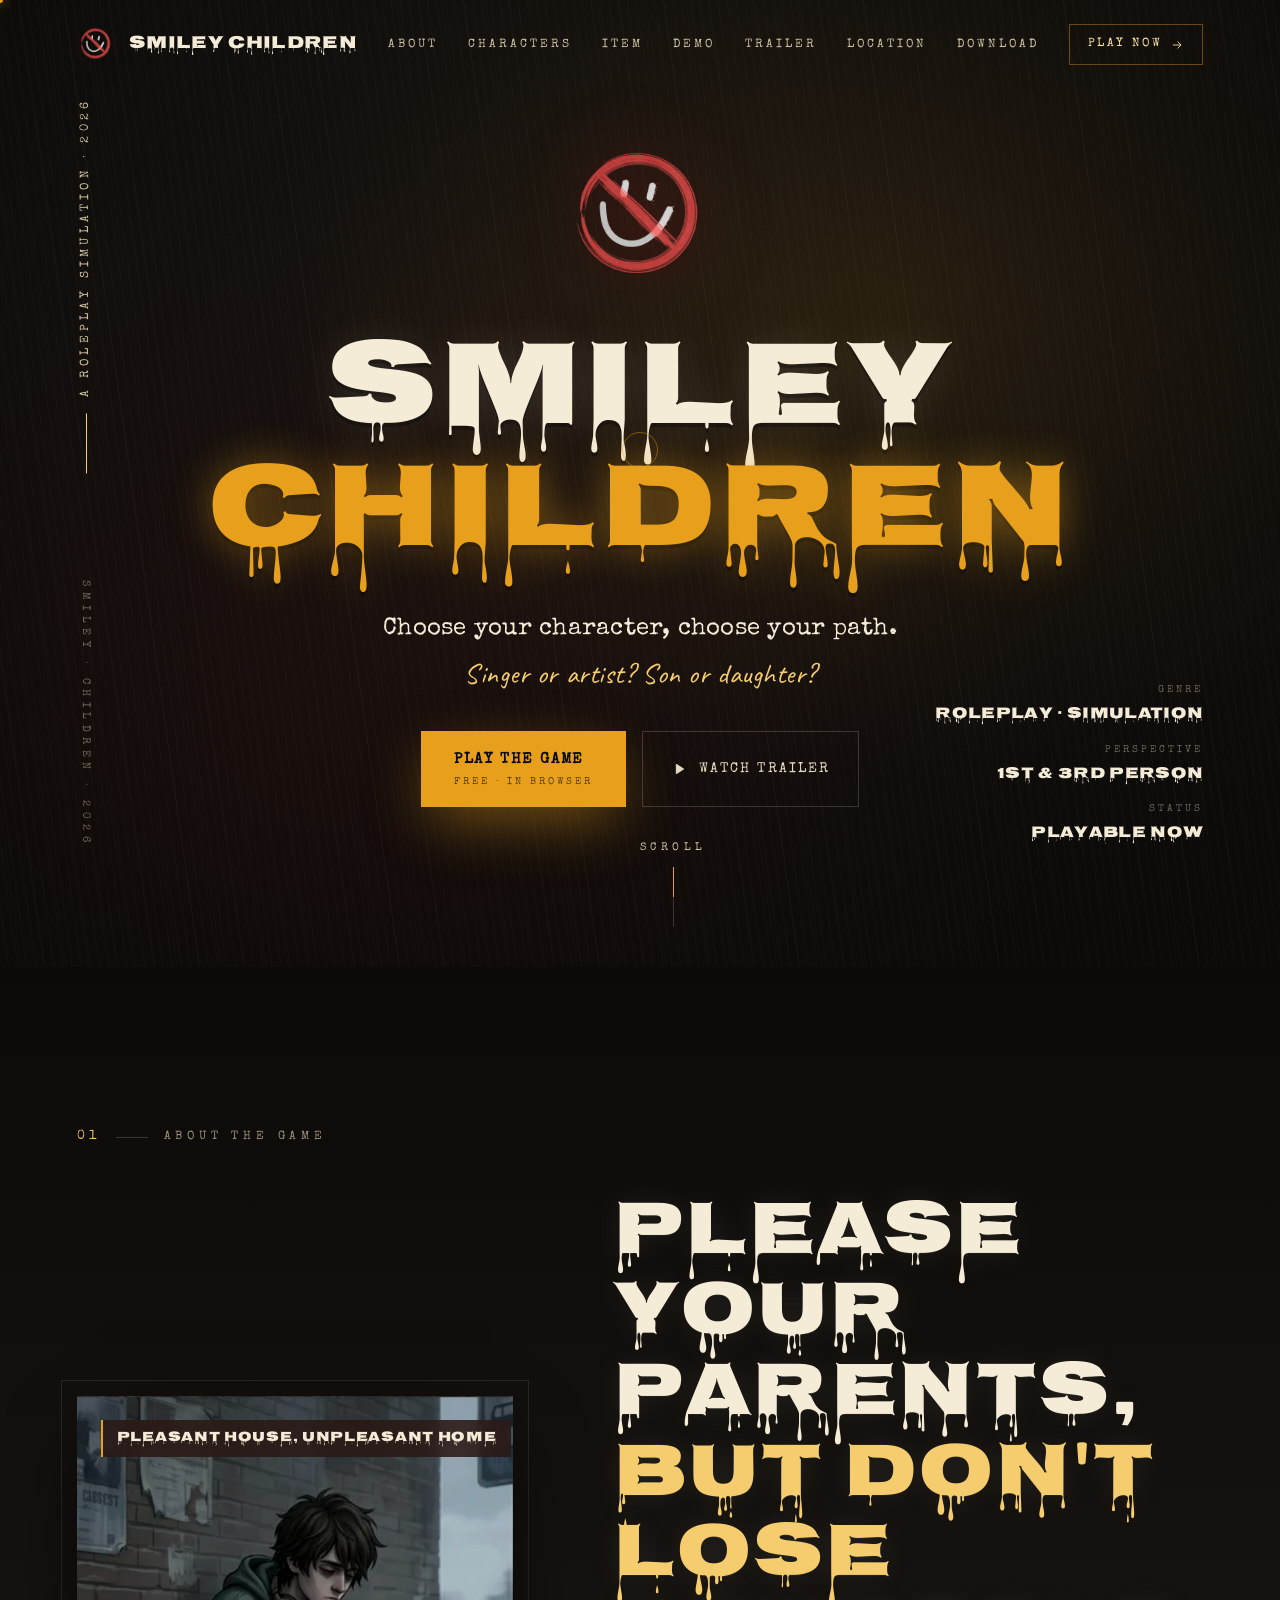
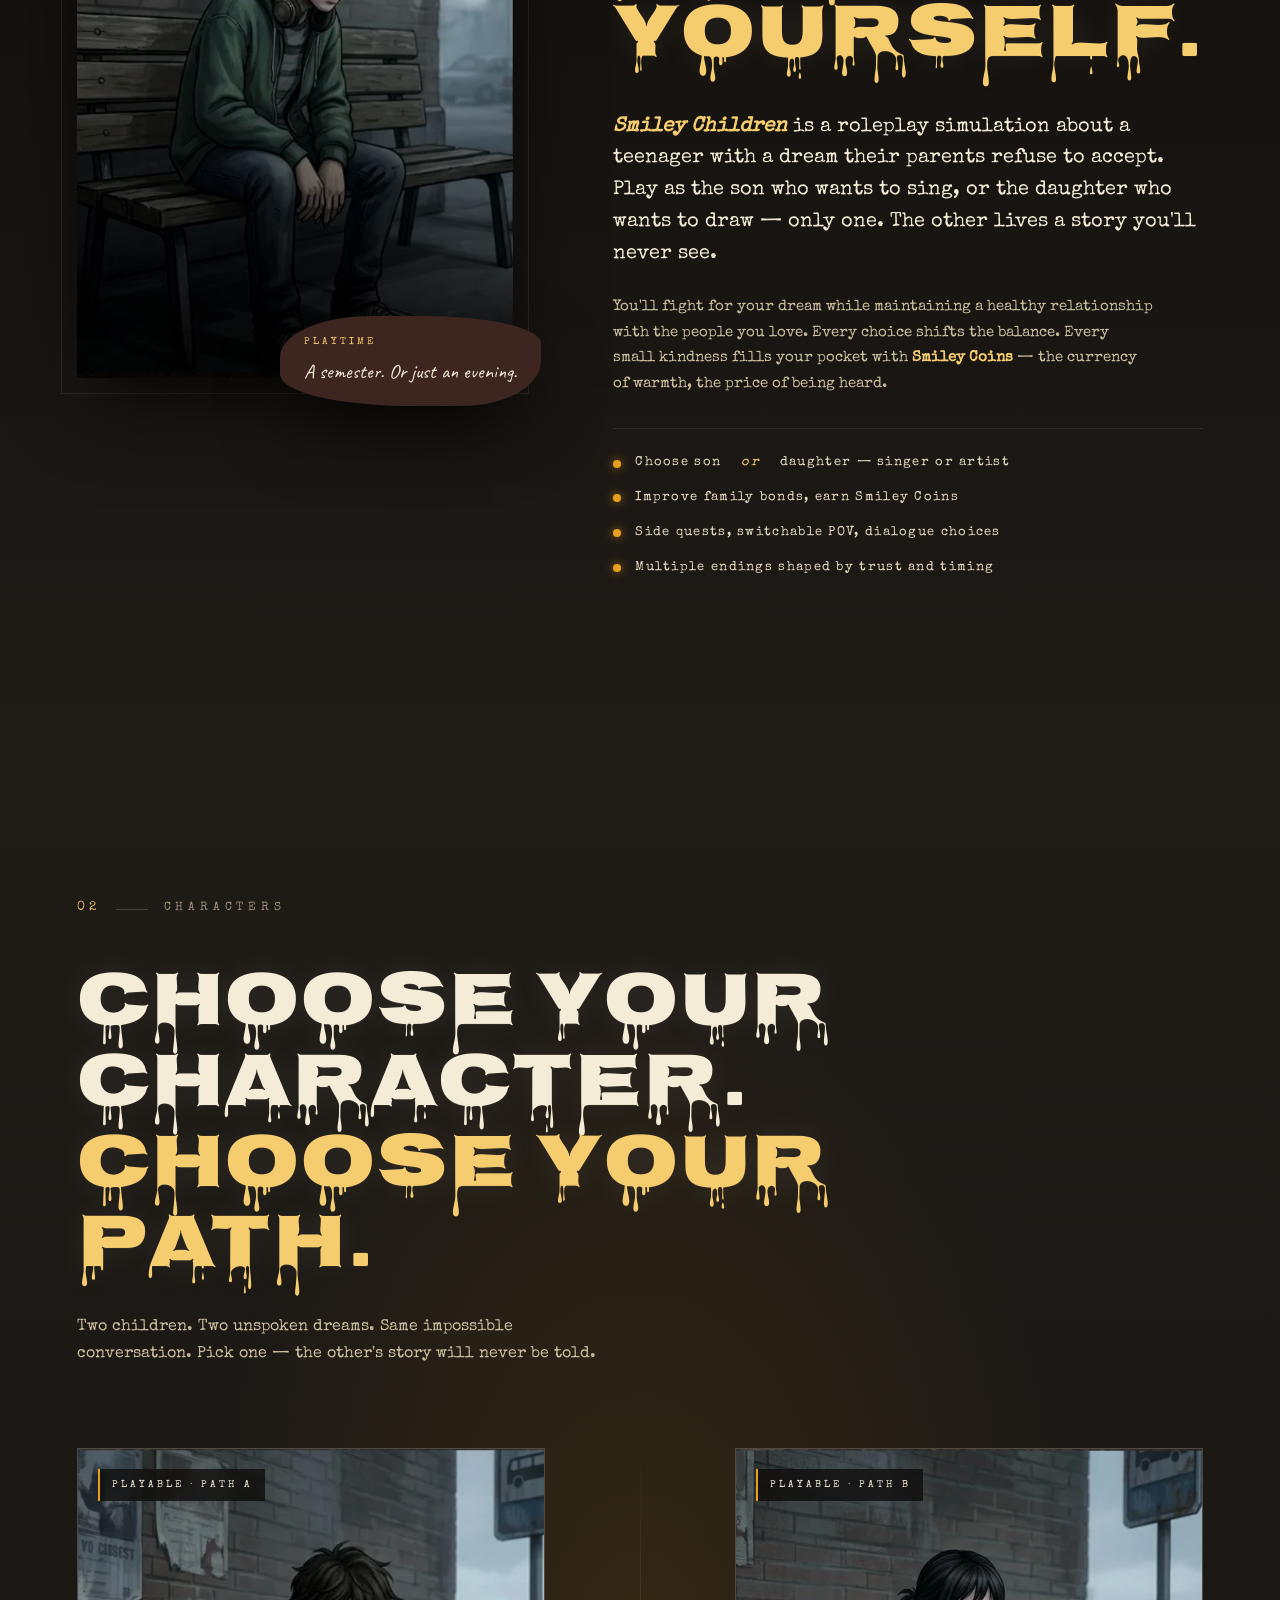
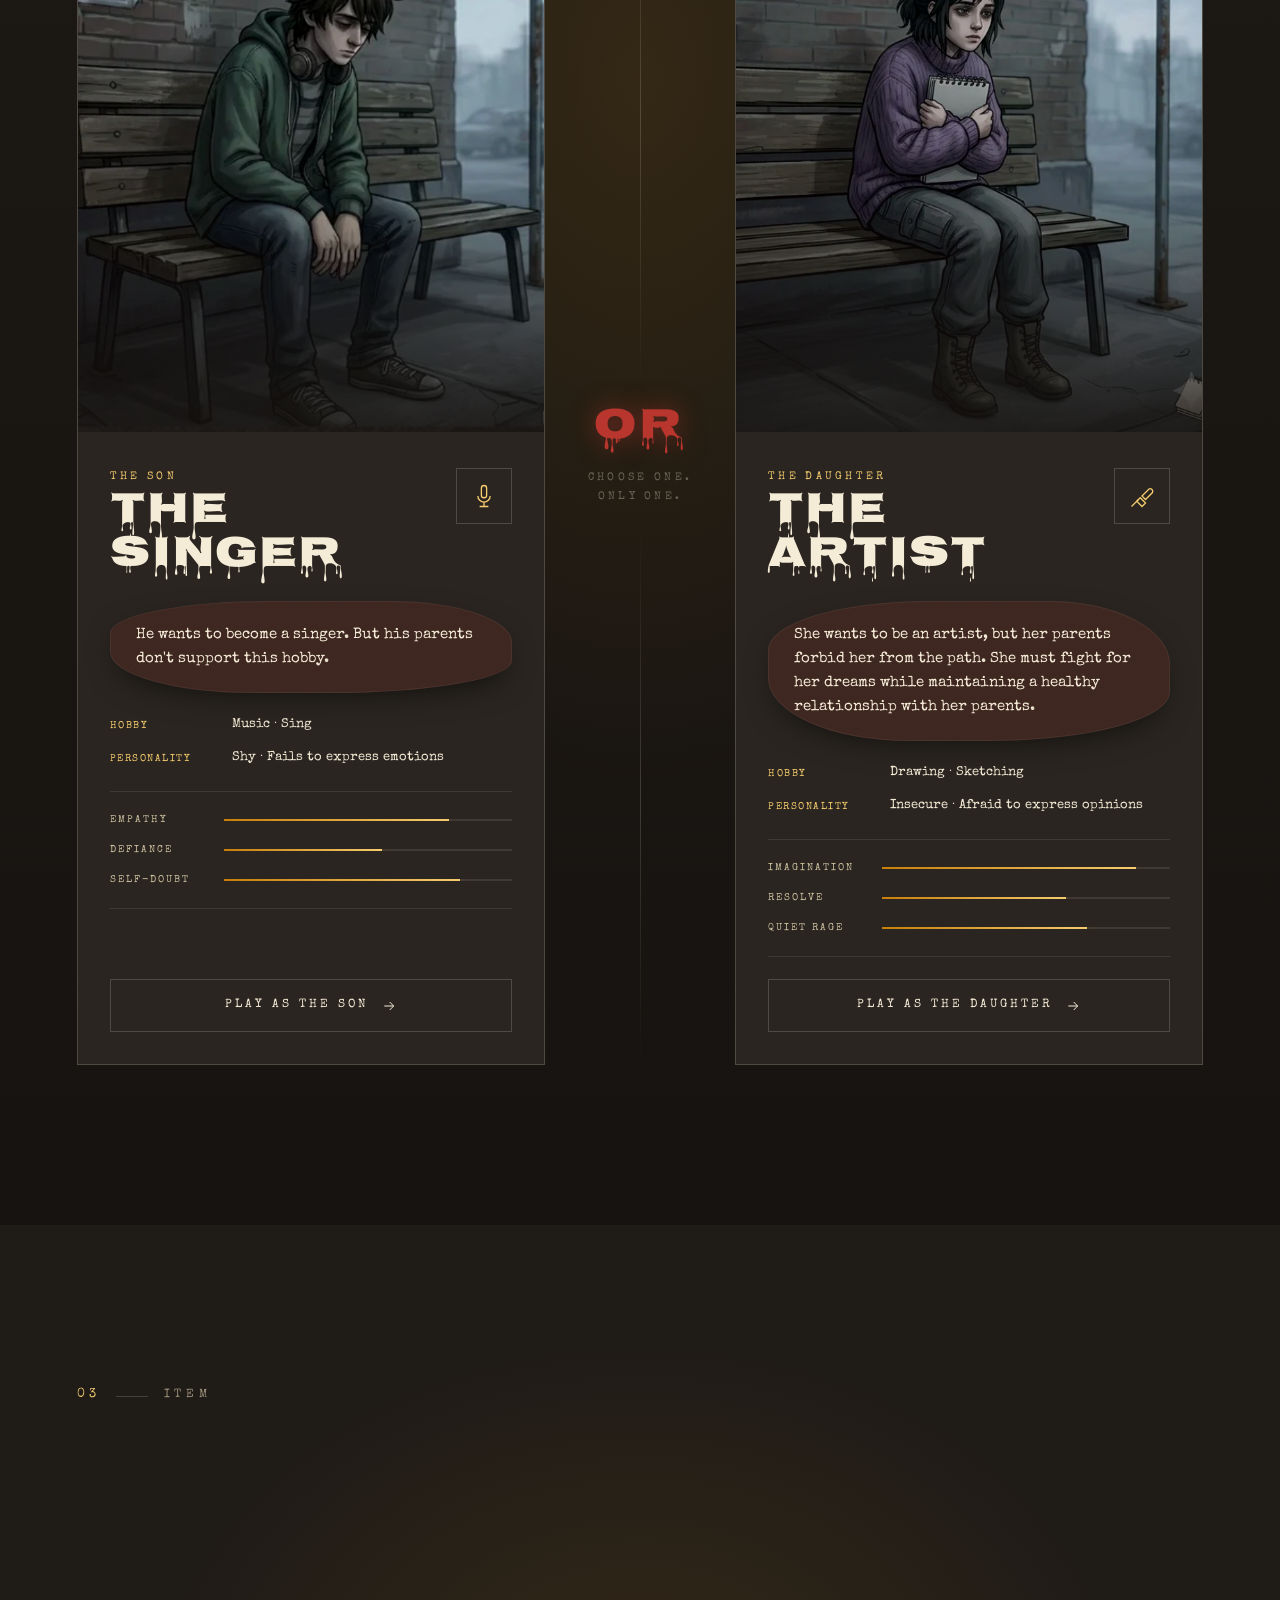
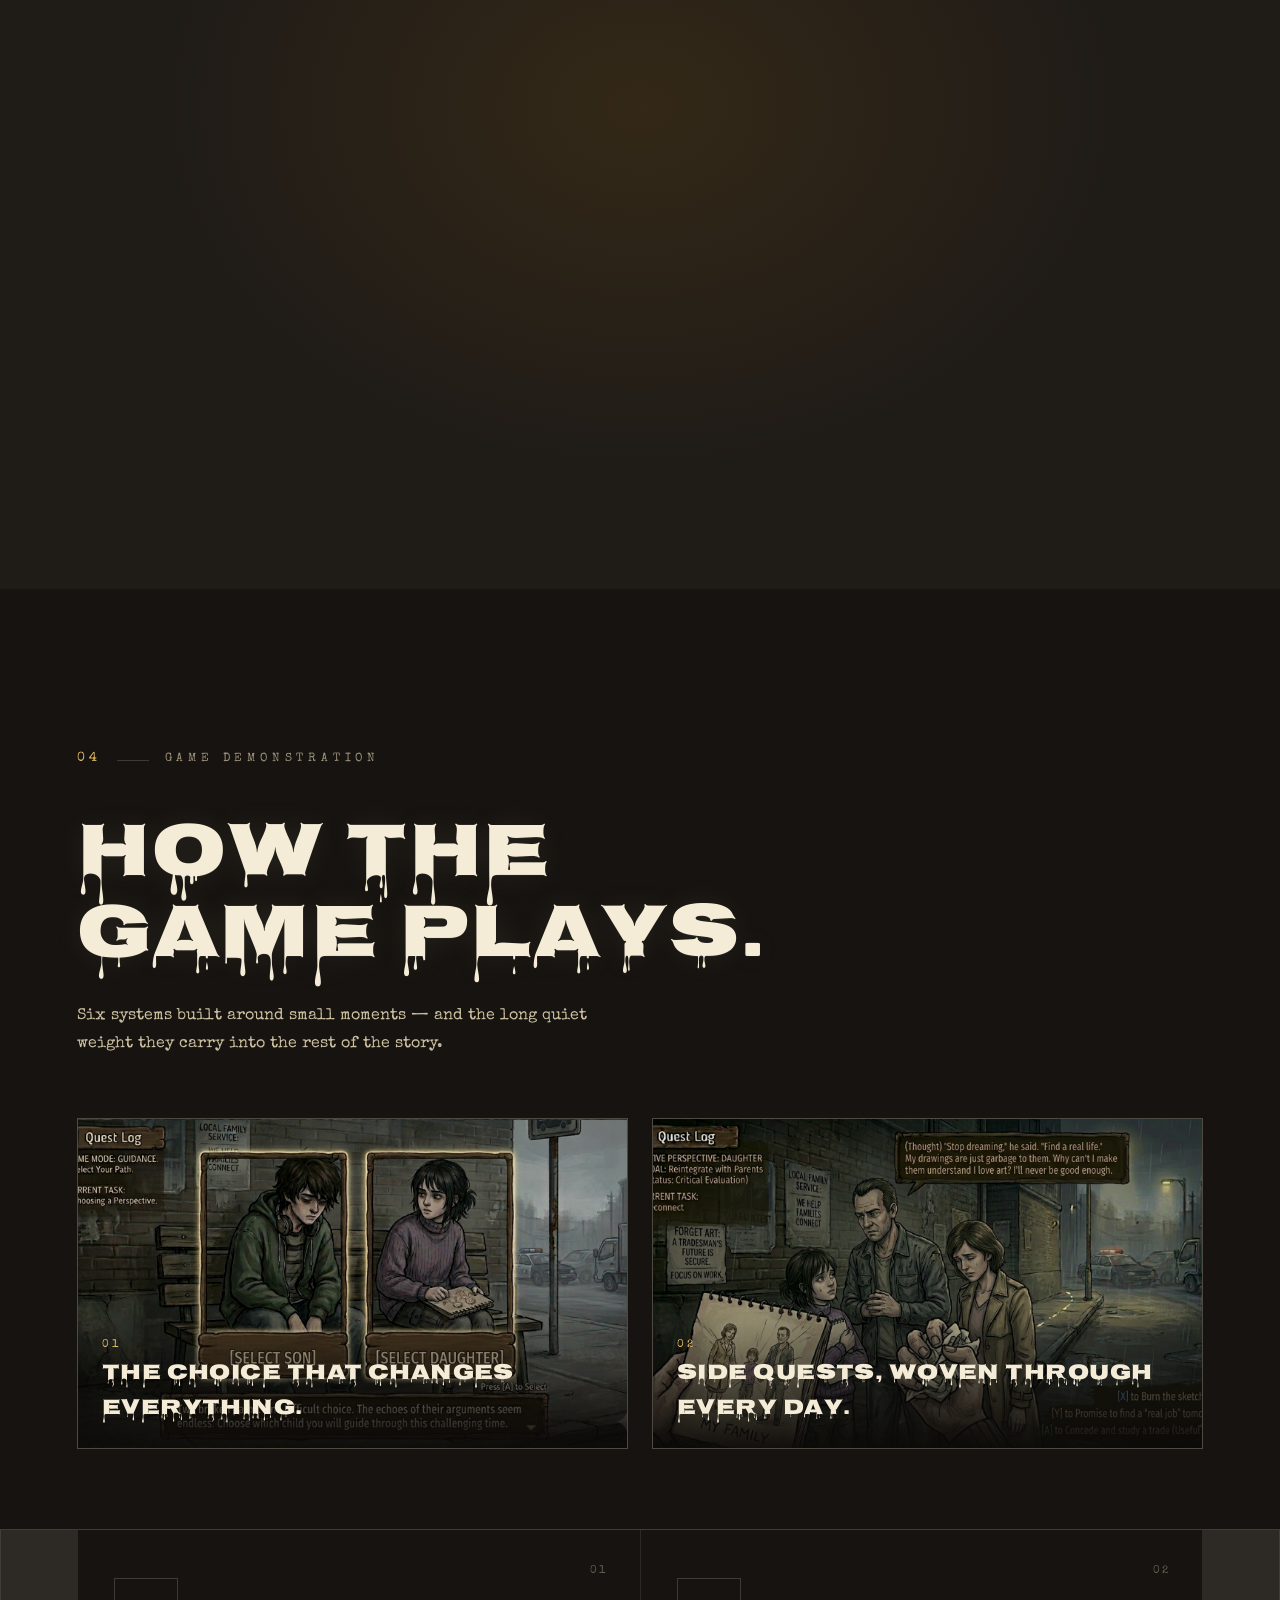
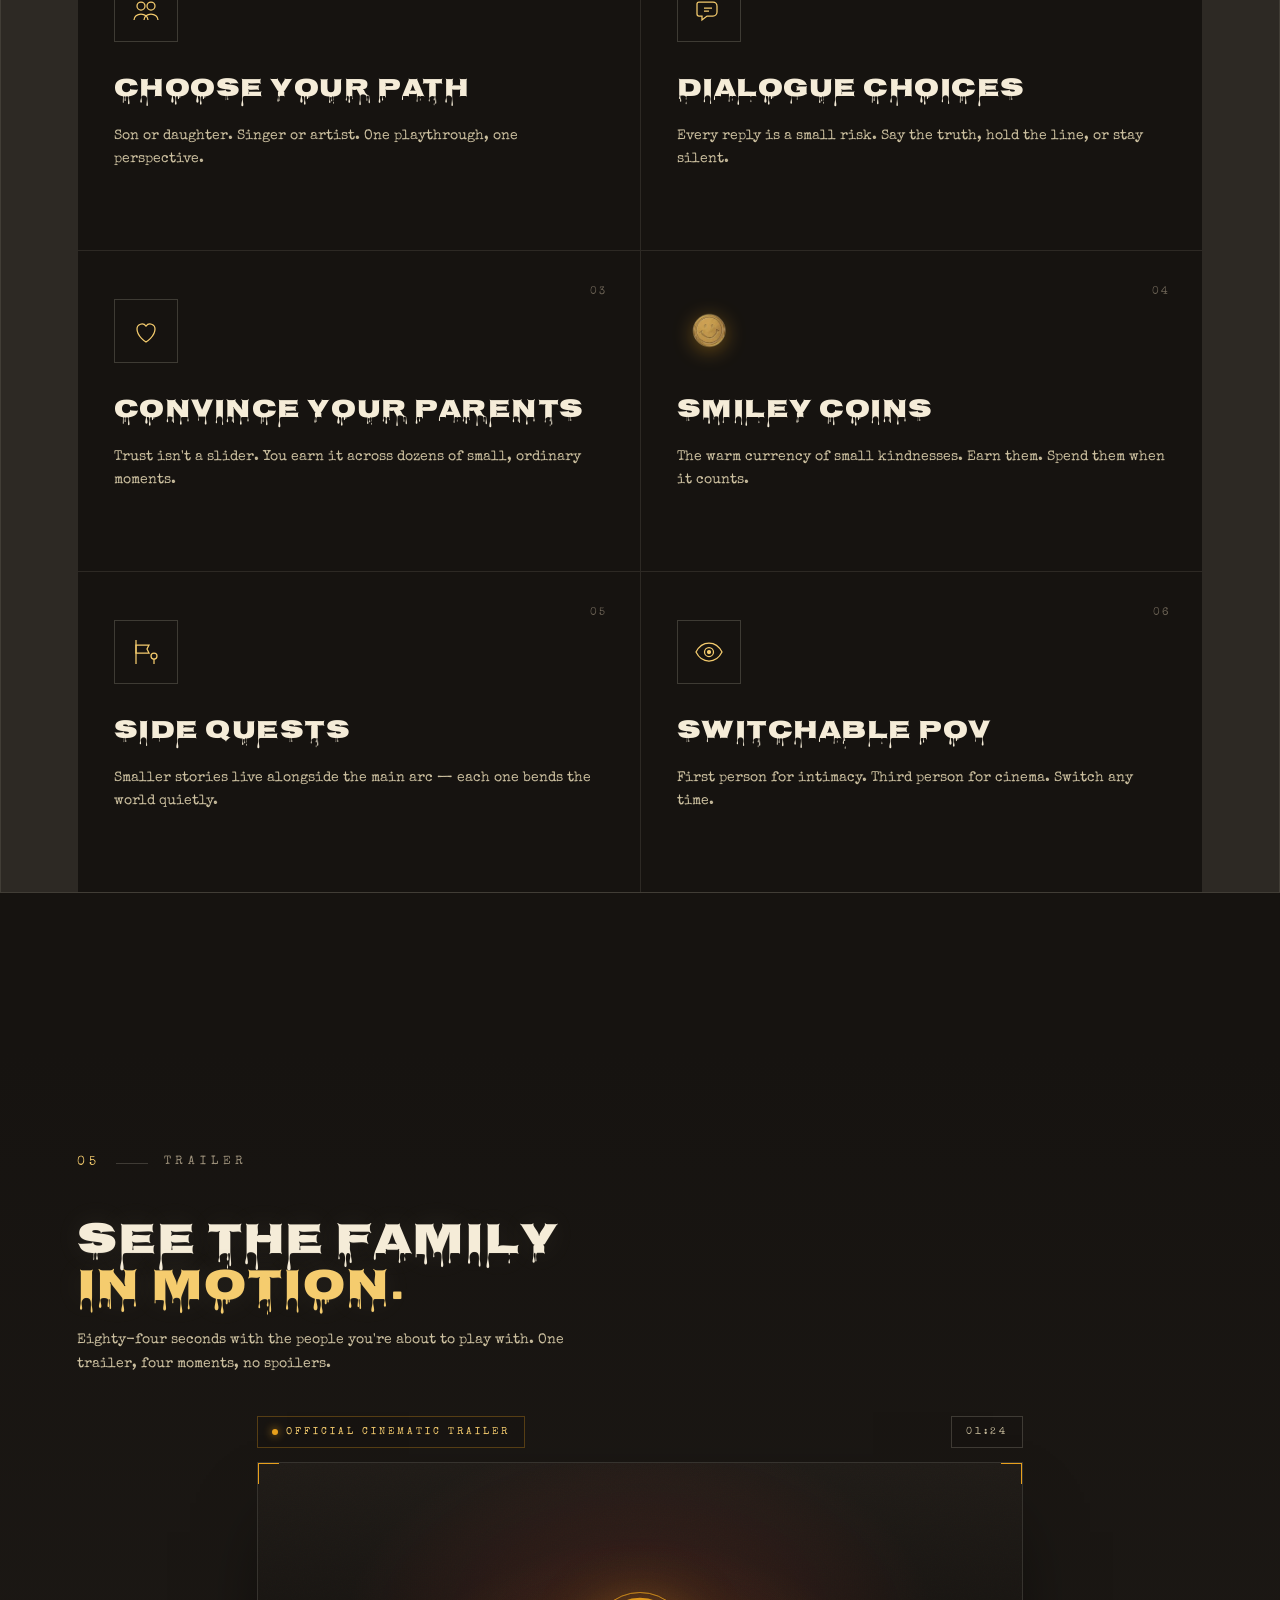
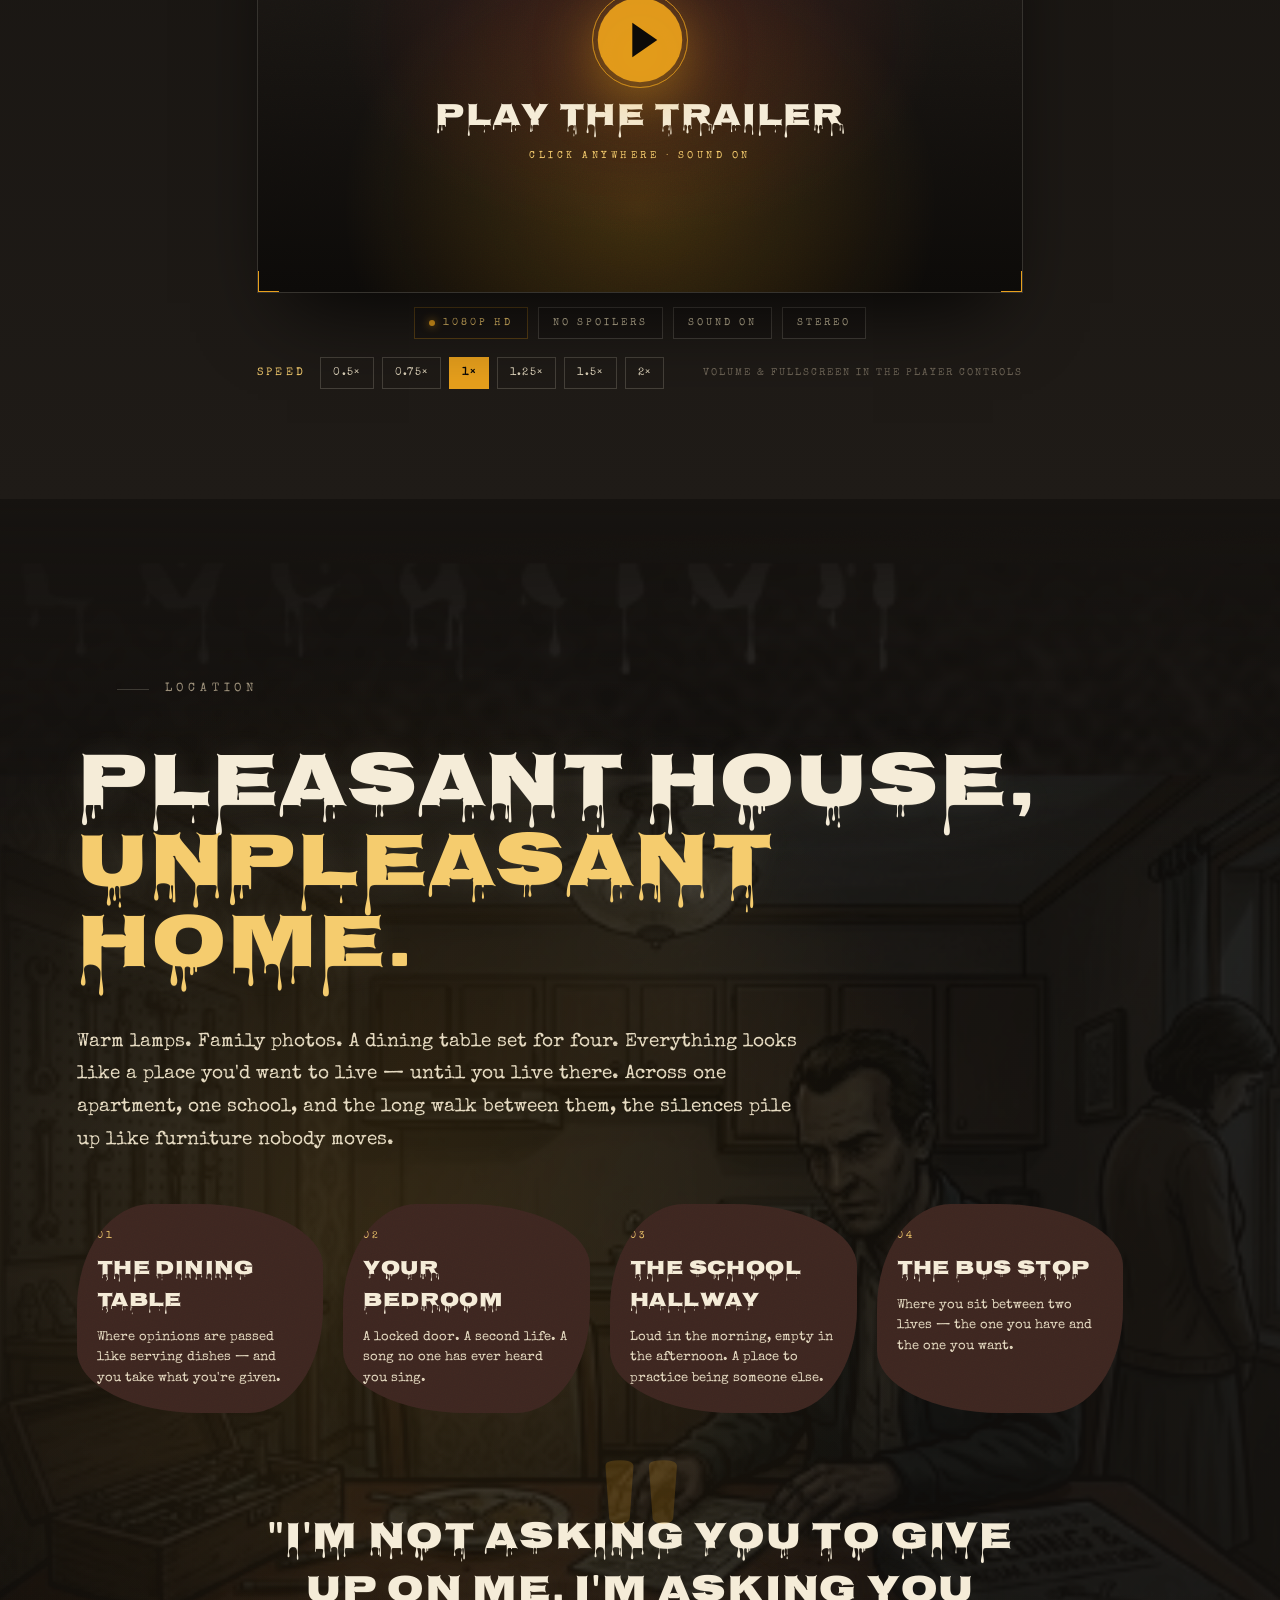
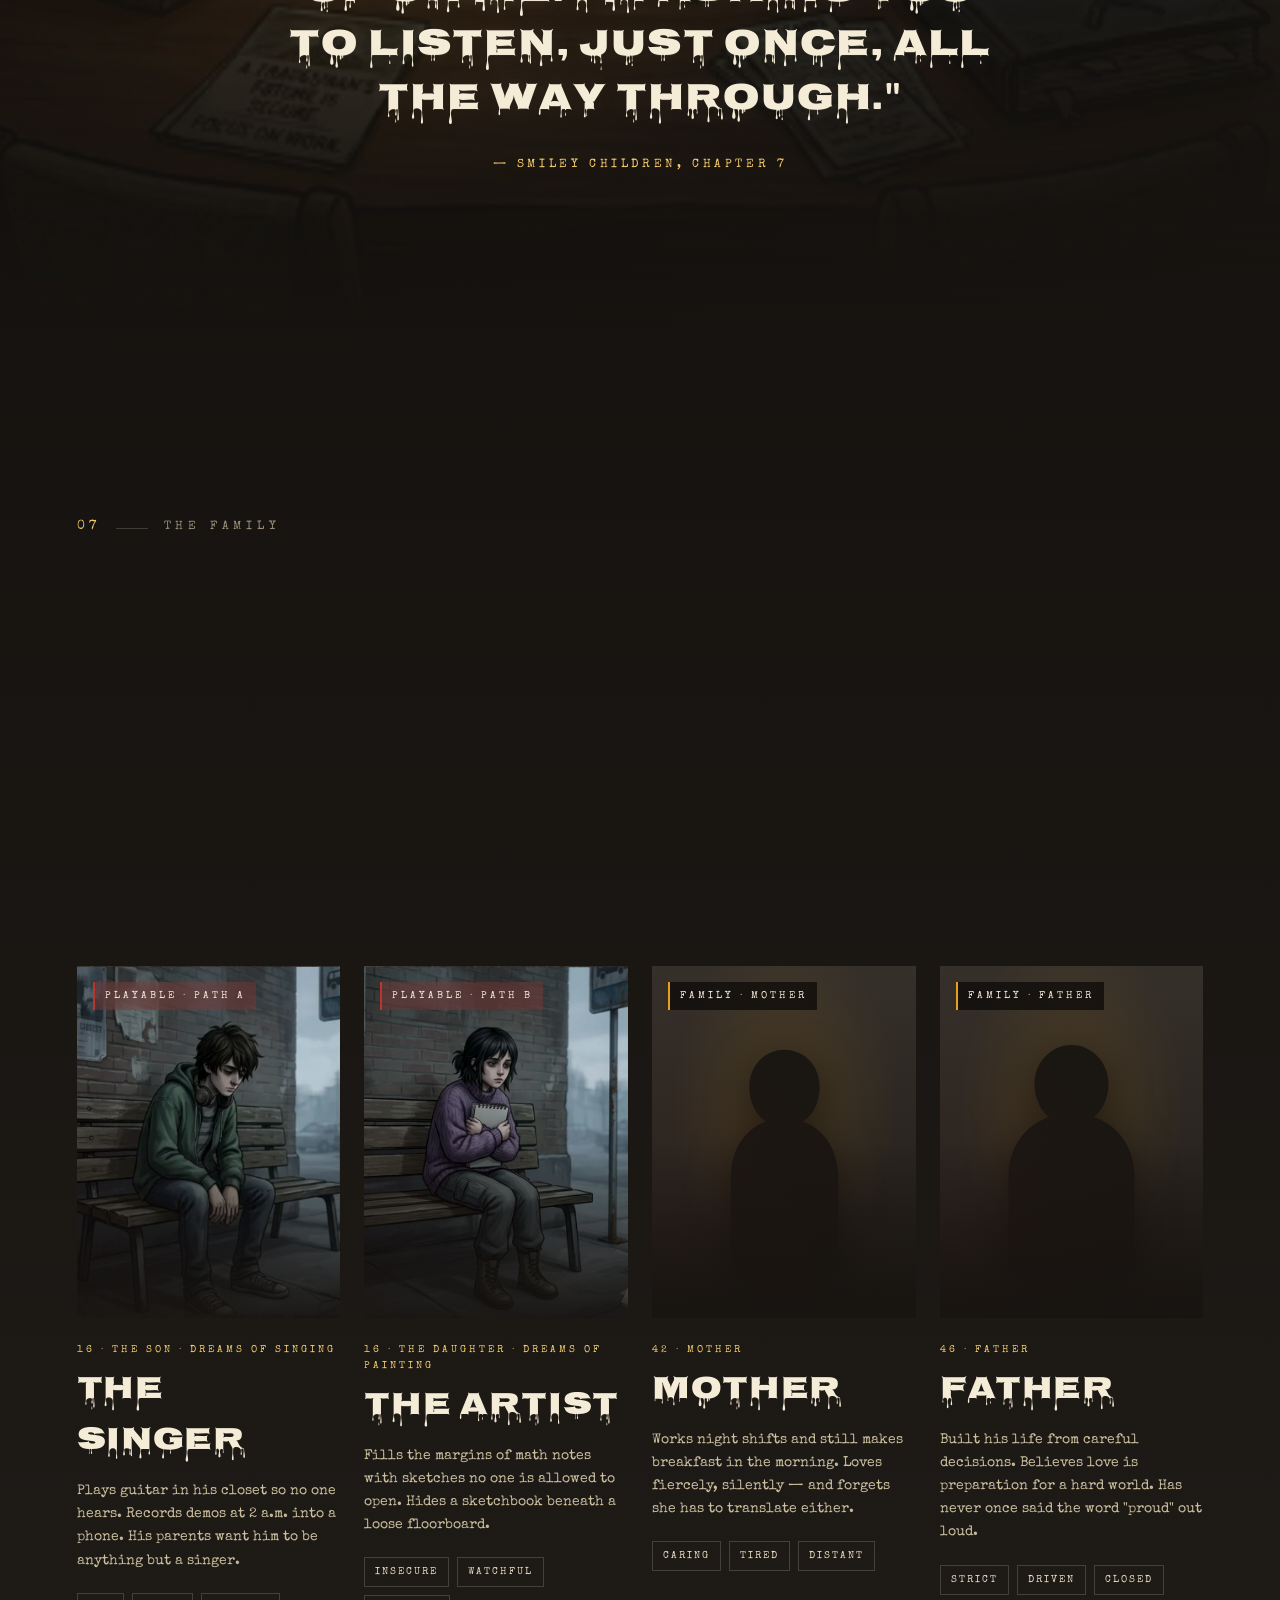
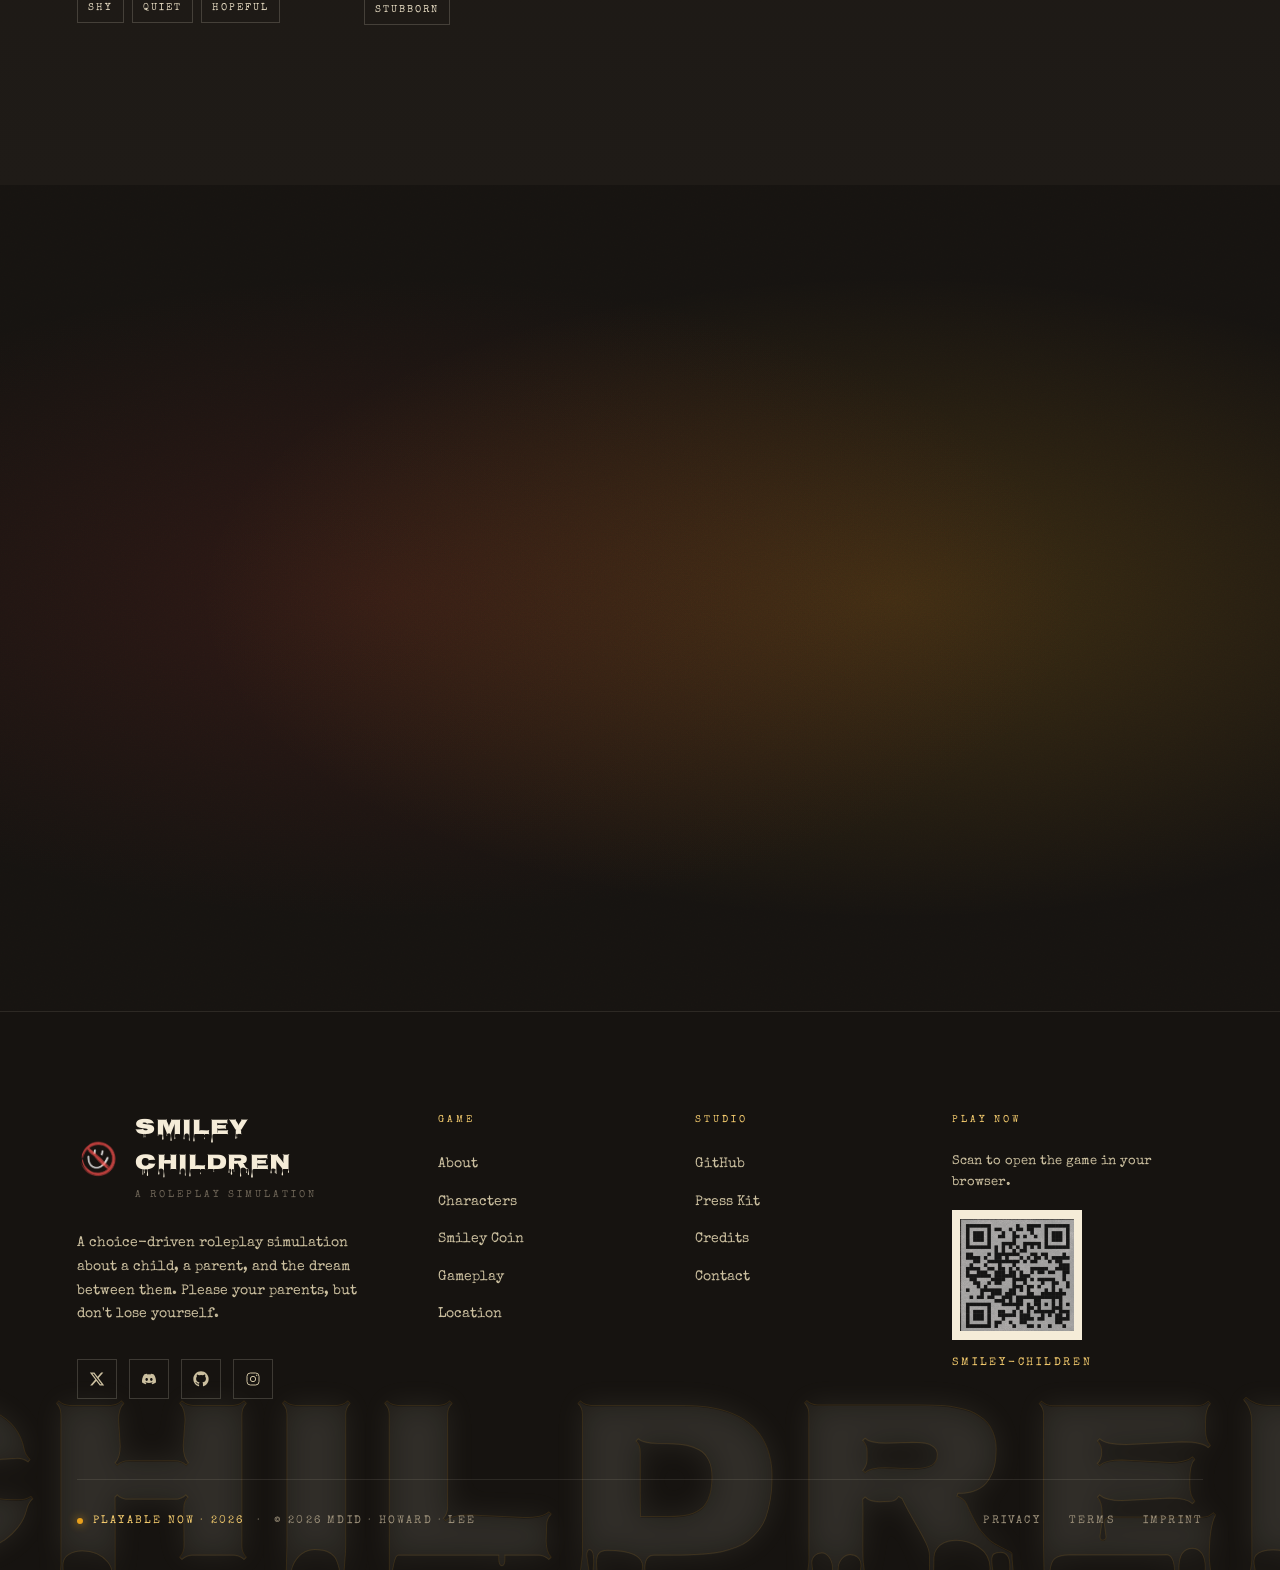
==== index.html @ 0808e14b "feat: subtle back-to-top button that expands into a gold pill on hover Lives at bottom-right of the " ====
<!DOCTYPE html>
<html lang="en">
<head>
    <meta charset="UTF-8">
    <meta name="viewport" content="width=device-width, initial-scale=1.0">
    <meta name="description" content="Smiley Children — a roleplay simulation about a child, a parent, and the dream between them. Please your parents, but don't lose yourself.">
    <title>Smiley Children — Choose Your Character, Choose Your Path</title>
    <link rel="preconnect" href="https://fonts.googleapis.com">
    <link rel="preconnect" href="https://fonts.gstatic.com" crossorigin>
    <link href="https://fonts.googleapis.com/css2?family=Nosifer&family=Special+Elite&family=Caveat:wght@400;500;700&family=Inter:wght@300;400;500;600;700&family=Space+Grotesk:wght@400;500;600;700&display=swap" rel="stylesheet">
    <link rel="stylesheet" href="styles.css">
</head>
<body>

    <!-- LOADING SCREEN -->
    <div class="loader" id="loader">
        <div class="loader__inner">
            <div class="loader__brand">
                <span class="loader__sub">A roleplay simulation</span>
                <h1 class="loader__title">
                    <span class="loader__word">
                        <span class="loader__char" style="--i:0">S</span>
                        <span class="loader__char" style="--i:1">m</span>
                        <span class="loader__char" style="--i:2">i</span>
                        <span class="loader__char" style="--i:3">l</span>
                        <span class="loader__char" style="--i:4">e</span>
                        <span class="loader__char" style="--i:5">y</span>
                    </span>
                    <span class="loader__icon" aria-hidden="true">
                        <img src="assets/logo-icon.png" alt="">
                    </span>
                    <span class="loader__word">
                        <span class="loader__char" style="--i:7">C</span>
                        <span class="loader__char" style="--i:8">h</span>
                        <span class="loader__char" style="--i:9">i</span>
                        <span class="loader__char" style="--i:10">l</span>
                        <span class="loader__char" style="--i:11">d</span>
                        <span class="loader__char" style="--i:12">r</span>
                        <span class="loader__char" style="--i:13">e</span>
                        <span class="loader__char" style="--i:14">n</span>
                    </span>
                </h1>
                <div class="loader__progress">
                    <div class="loader__progress-bar" id="loaderBar"></div>
                </div>
                <div class="loader__status">
                    <span id="loaderStatus">Opening the front door</span>
                    <span id="loaderPercent">0%</span>
                </div>
            </div>
        </div>
    </div>

    <!-- CUSTOM CURSOR -->
    <div class="cursor cursor--dot" id="cursorDot"></div>
    <div class="cursor cursor--ring" id="cursorRing"></div>

    <!-- NAV -->
    <nav class="nav" id="nav">
        <a href="#hero" class="nav__logo" data-cursor="hover">
            <span class="nav__logo-mark" aria-hidden="true">
                <img src="assets/logo-icon.png" alt="">
            </span>
            <span class="nav__logo-text">Smiley Children</span>
        </a>
        <ul class="nav__links">
            <li><a href="#about" data-cursor="hover">About</a></li>
            <li><a href="#choose" data-cursor="hover">Characters</a></li>
            <li><a href="#item" data-cursor="hover">Item</a></li>
            <li><a href="#demo" data-cursor="hover">Demo</a></li>
            <li><a href="#trailer-promo" data-cursor="hover">Trailer</a></li>
            <li><a href="#location" data-cursor="hover">Location</a></li>
            <li><a href="#download" data-cursor="hover">Download</a></li>
        </ul>
        <a href="https://mdid-howard-lee.github.io/smiley-children/" target="_blank" rel="noopener" class="nav__cta" data-cursor="hover">
            <span>Play Now</span>
            <svg viewBox="0 0 24 24" fill="none" stroke="currentColor" stroke-width="1.5"><path d="M5 12h14M13 6l6 6-6 6"/></svg>
        </a>
    </nav>

    <!-- HERO -->
    <section class="hero" id="hero">
        <div class="hero__bg">
            <div class="hero__bg-texture"></div>
            <div class="hero__bg-grain"></div>
            <div class="hero__bg-vignette"></div>
            <div class="hero__bg-rain"></div>
        </div>

        <div class="hero__meta">
            <span class="hero__meta-line"></span>
            <span class="hero__meta-text">A roleplay simulation · 2026</span>
        </div>

        <div class="hero__content">
            <div class="hero__logo-block">
                <span class="hero__logo-icon" aria-hidden="true">
                    <img src="assets/logo-icon.png" alt="Smiley Children logo">
                </span>
            </div>

            <h1 class="hero__title">
                <span class="hero__title-line">Smiley</span>
                <span class="hero__title-line hero__title-line--accent">Children</span>
            </h1>
            <p class="hero__tagline">Choose your character, choose your path.</p>
            <p class="hero__sub">Singer or artist? Son or daughter?</p>
            <div class="hero__actions">
                <a href="https://mdid-howard-lee.github.io/smiley-children/" target="_blank" rel="noopener" class="btn btn--primary" data-cursor="hover">
                    <span class="btn__label">Play the Game</span>
                    <span class="btn__sub">Free · In Browser</span>
                    <span class="btn__glow"></span>
                </a>
                <a href="#trailer-promo" class="btn btn--ghost" data-cursor="hover">
                    <svg viewBox="0 0 24 24" fill="none" stroke="currentColor" stroke-width="1.5"><path d="M8 5v14l11-7z" fill="currentColor"/></svg>
                    <span>Watch Trailer</span>
                </a>
            </div>
        </div>

        <div class="hero__side hero__side--left">
            <div class="hero__rotate-text">SMILEY · CHILDREN · 2026</div>
        </div>

        <div class="hero__side hero__side--right">
            <div class="hero__detail">
                <span class="hero__detail-label">Genre</span>
                <span class="hero__detail-value">Roleplay · Simulation</span>
            </div>
            <div class="hero__detail">
                <span class="hero__detail-label">Perspective</span>
                <span class="hero__detail-value">1st & 3rd Person</span>
            </div>
            <div class="hero__detail">
                <span class="hero__detail-label">Status</span>
                <span class="hero__detail-value">Playable Now</span>
            </div>
        </div>

        <div class="hero__scroll" data-cursor="hover">
            <span>Scroll</span>
            <div class="hero__scroll-line"><span></span></div>
        </div>
    </section>

    <!-- ABOUT -->
    <section class="about" id="about">
        <div class="section__chrome">
            <span class="section__number">01</span>
            <span class="section__label">About the Game</span>
        </div>

        <div class="about__grid">
            <div class="about__visual" data-reveal="left">
                <div class="about__image" style="background-image: url('assets/son.png');">
                    <div class="about__image-overlay"></div>
                </div>
                <div class="about__bubble about__bubble--card">
                    <span class="about__bubble-label">Playtime</span>
                    <span class="about__bubble-value">A semester. Or just an evening.</span>
                </div>
                <div class="about__visual-tag drip">PLEASANT HOUSE, UNPLEASANT HOME</div>
            </div>

            <div class="about__copy" data-reveal="right">
                <h2 class="section__title drip">Please your<br>parents,<br><span class="accent">but don't<br>lose yourself.</span></h2>
                <p class="about__lead">
                    <em>Smiley Children</em> is a roleplay simulation about a teenager with a dream their parents refuse to accept. Play as the son who wants to sing, or the daughter who wants to draw — only one. The other lives a story you'll never see.
                </p>
                <p class="about__body">
                    You'll fight for your dream while maintaining a healthy relationship with the people you love. Every choice shifts the balance. Every small kindness fills your pocket with <strong>Smiley Coins</strong> — the currency of warmth, the price of being heard.
                </p>
                <ul class="about__list">
                    <li><span class="about__list-dot"></span> Choose son <em>or</em> daughter — singer or artist</li>
                    <li><span class="about__list-dot"></span> Improve family bonds, earn Smiley Coins</li>
                    <li><span class="about__list-dot"></span> Side quests, switchable POV, dialogue choices</li>
                    <li><span class="about__list-dot"></span> Multiple endings shaped by trust and timing</li>
                </ul>
            </div>
        </div>
    </section>

    <!-- CHOOSE YOUR CHARACTER -->
    <section class="choose" id="choose">
        <div class="section__chrome">
            <span class="section__number">02</span>
            <span class="section__label">Characters</span>
        </div>

        <div class="choose__head" data-reveal="up">
            <h2 class="section__title drip">Choose your<br>character.<br><span class="accent">Choose your path.</span></h2>
            <p class="section__sub">Two children. Two unspoken dreams. Same impossible conversation. Pick one — the other's story will never be told.</p>
        </div>

        <div class="choose__grid">
            <article class="pick pick--son" data-pick="son" data-reveal="up" data-cursor="hover">
                <div class="pick__portrait">
                    <img src="assets/son.png" alt="The son — a teenager in a green hoodie sitting on a bench in the rain.">
                    <div class="pick__portrait-overlay"></div>
                    <span class="pick__badge">Playable · Path A</span>
                </div>

                <div class="pick__body">
                    <div class="pick__head">
                        <div>
                            <span class="pick__role">The Son</span>
                            <h3 class="pick__name">The Singer</h3>
                        </div>
                        <div class="pick__dream-icon" aria-hidden="true">
                            <svg viewBox="0 0 32 32" fill="none" stroke="currentColor" stroke-width="1.5">
                                <rect x="13" y="4" width="6" height="14" rx="3"/>
                                <path d="M9 16a7 7 0 0 0 14 0M16 23v5M11 28h10"/>
                            </svg>
                        </div>
                    </div>

                    <div class="bubble bubble--maroon">
                        <p>He wants to become a singer. But his parents don't support this hobby.</p>
                    </div>

                    <div class="pick__attrs">
                        <div class="attr">
                            <span class="attr__label">Hobby</span>
                            <span class="attr__value">Music · Sing</span>
                        </div>
                        <div class="attr">
                            <span class="attr__label">Personality</span>
                            <span class="attr__value">Shy · Fails to express emotions</span>
                        </div>
                    </div>

                    <div class="pick__stats">
                        <div class="stat">
                            <span class="stat__label">Empathy</span>
                            <div class="stat__bar"><span style="--w: 78%"></span></div>
                        </div>
                        <div class="stat">
                            <span class="stat__label">Defiance</span>
                            <div class="stat__bar"><span style="--w: 55%"></span></div>
                        </div>
                        <div class="stat">
                            <span class="stat__label">Self-doubt</span>
                            <div class="stat__bar"><span style="--w: 82%"></span></div>
                        </div>
                    </div>

                    <a href="https://mdid-howard-lee.github.io/smiley-children/" target="_blank" rel="noopener" class="pick__cta" data-cursor="hover">
                        <span>Play as the Son</span>
                        <svg viewBox="0 0 24 24" fill="none" stroke="currentColor" stroke-width="1.5"><path d="M5 12h14M13 6l6 6-6 6"/></svg>
                    </a>
                </div>
            </article>

            <div class="choose__divider">
                <span class="choose__divider-text drip">OR</span>
                <span class="choose__divider-sub">Choose one. Only one.</span>
            </div>

            <article class="pick pick--daughter" data-pick="daughter" data-reveal="up" data-cursor="hover">
                <div class="pick__portrait">
                    <img src="assets/daughter.png" alt="The daughter — a teenager in a purple sweater holding a sketchbook on a bench.">
                    <div class="pick__portrait-overlay"></div>
                    <span class="pick__badge">Playable · Path B</span>
                </div>

                <div class="pick__body">
                    <div class="pick__head">
                        <div>
                            <span class="pick__role">The Daughter</span>
                            <h3 class="pick__name">The Artist</h3>
                        </div>
                        <div class="pick__dream-icon" aria-hidden="true">
                            <svg viewBox="0 0 32 32" fill="none" stroke="currentColor" stroke-width="1.5">
                                <path d="M4 28l8-8"/>
                                <path d="M10 22l4-4 6 6-4 4z"/>
                                <path d="M16 16l8-8a3 3 0 0 1 4 4l-8 8z"/>
                            </svg>
                        </div>
                    </div>

                    <div class="bubble bubble--maroon">
                        <p>She wants to be an artist, but her parents forbid her from the path. She must fight for her dreams while maintaining a healthy relationship with her parents.</p>
                    </div>

                    <div class="pick__attrs">
                        <div class="attr">
                            <span class="attr__label">Hobby</span>
                            <span class="attr__value">Drawing · Sketching</span>
                        </div>
                        <div class="attr">
                            <span class="attr__label">Personality</span>
                            <span class="attr__value">Insecure · Afraid to express opinions</span>
                        </div>
                    </div>

                    <div class="pick__stats">
                        <div class="stat">
                            <span class="stat__label">Imagination</span>
                            <div class="stat__bar"><span style="--w: 88%"></span></div>
                        </div>
                        <div class="stat">
                            <span class="stat__label">Resolve</span>
                            <div class="stat__bar"><span style="--w: 64%"></span></div>
                        </div>
                        <div class="stat">
                            <span class="stat__label">Quiet rage</span>
                            <div class="stat__bar"><span style="--w: 71%"></span></div>
                        </div>
                    </div>

                    <a href="https://mdid-howard-lee.github.io/smiley-children/" target="_blank" rel="noopener" class="pick__cta" data-cursor="hover">
                        <span>Play as the Daughter</span>
                        <svg viewBox="0 0 24 24" fill="none" stroke="currentColor" stroke-width="1.5"><path d="M5 12h14M13 6l6 6-6 6"/></svg>
                    </a>
                </div>
            </article>
        </div>
    </section>

    <!-- SMILEY COIN ITEM -->
    <section class="item" id="item">
        <div class="section__chrome">
            <span class="section__number">03</span>
            <span class="section__label">Item</span>
        </div>

        <div class="item__grid">
            <div class="item__visual" data-reveal="left">
                <div class="item__coin">
                    <img src="assets/coin.png" alt="A golden Smiley Coin with a happy face." class="item__coin-img">
                    <div class="item__coin-glow"></div>
                </div>
                <div class="item__coin item__coin--float item__coin--float-1">
                    <img src="assets/coin.png" alt="">
                </div>
                <div class="item__coin item__coin--float item__coin--float-2">
                    <img src="assets/coin.png" alt="">
                </div>
                <div class="item__coin item__coin--float item__coin--float-3">
                    <img src="assets/coin.png" alt="">
                </div>
            </div>

            <div class="item__copy" data-reveal="right">
                <span class="item__eyebrow">Item · 01</span>
                <h2 class="section__title drip">Smiley<br>Coin.</h2>
                <div class="bubble bubble--maroon bubble--large">
                    <p>The more coins, the better your choice — the healthier your relationships. Earn your coins. <strong>Save your family.</strong></p>
                </div>

                <div class="coin-grid">
                    <div class="coin-grid__col">
                        <span class="coin-grid__heading">Earn from</span>
                        <ul class="coin-grid__list">
                            <li><span class="coin-grid__plus">+</span> Honest dialogue choices</li>
                            <li><span class="coin-grid__plus">+</span> Helping at home</li>
                            <li><span class="coin-grid__plus">+</span> Completing side quests</li>
                            <li><span class="coin-grid__plus">+</span> Small daily kindnesses</li>
                        </ul>
                    </div>
                    <div class="coin-grid__col">
                        <span class="coin-grid__heading">Spend on</span>
                        <ul class="coin-grid__list">
                            <li><span class="coin-grid__minus">→</span> Heart-to-heart moments</li>
                            <li><span class="coin-grid__minus">→</span> Gifts for family</li>
                            <li><span class="coin-grid__minus">→</span> Persuading your parents</li>
                            <li><span class="coin-grid__minus">→</span> Unlocking the truth</li>
                        </ul>
                    </div>
                </div>
            </div>
        </div>
    </section>

    <!-- GAME DEMONSTRATION -->
    <section class="demo" id="demo">
        <div class="section__chrome">
            <span class="section__number">04</span>
            <span class="section__label">Game Demonstration</span>
        </div>

        <div class="features__head" data-reveal="up">
            <h2 class="section__title drip">How the<br>game plays.</h2>
            <p class="section__sub">Six systems built around small moments — and the long quiet weight they carry into the rest of the story.</p>
        </div>

        <div class="demo__shots">
            <figure class="demo__shot" data-reveal="up" data-cursor="hover">
                <img src="assets/demo-select.png" alt="Character select screen showing the son and the daughter side by side.">
                <figcaption>
                    <span class="demo__shot-num">01</span>
                    <span class="demo__shot-title">The choice that changes everything.</span>
                </figcaption>
            </figure>
            <figure class="demo__shot" data-reveal="up" data-cursor="hover">
                <img src="assets/demo-quest.png" alt="In-game scene showing a side quest with a sketchbook.">
                <figcaption>
                    <span class="demo__shot-num">02</span>
                    <span class="demo__shot-title">Side quests, woven through every day.</span>
                </figcaption>
            </figure>
        </div>

        <div class="features__grid">
            <article class="feature" data-reveal="up" data-cursor="hover">
                <div class="feature__icon">
                    <svg viewBox="0 0 32 32" fill="none" stroke="currentColor" stroke-width="1.25">
                        <circle cx="11" cy="12" r="4"/>
                        <circle cx="21" cy="12" r="4"/>
                        <path d="M4 26c0-3.5 3.13-6 7-6s7 2.5 7 6M14 26c0-3.5 3.13-6 7-6s7 2.5 7 6"/>
                    </svg>
                </div>
                <h3 class="feature__title">Choose Your Path</h3>
                <p class="feature__desc">Son or daughter. Singer or artist. One playthrough, one perspective.</p>
                <span class="feature__index">01</span>
            </article>

            <article class="feature" data-reveal="up" data-cursor="hover">
                <div class="feature__icon">
                    <svg viewBox="0 0 32 32" fill="none" stroke="currentColor" stroke-width="1.25">
                        <path d="M6 8h14a4 4 0 0 1 4 4v6a4 4 0 0 1-4 4h-6l-5 4v-4H6a2 2 0 0 1-2-2v-10a2 2 0 0 1 2-2z"/>
                        <path d="M11 14h8M11 17h5"/>
                    </svg>
                </div>
                <h3 class="feature__title">Dialogue Choices</h3>
                <p class="feature__desc">Every reply is a small risk. Say the truth, hold the line, or stay silent.</p>
                <span class="feature__index">02</span>
            </article>

            <article class="feature" data-reveal="up" data-cursor="hover">
                <div class="feature__icon">
                    <svg viewBox="0 0 32 32" fill="none" stroke="currentColor" stroke-width="1.25">
                        <path d="M16 27s-9-5.5-9-13a5 5 0 0 1 9-3 5 5 0 0 1 9 3c0 7.5-9 13-9 13z"/>
                    </svg>
                </div>
                <h3 class="feature__title">Convince Your Parents</h3>
                <p class="feature__desc">Trust isn't a slider. You earn it across dozens of small, ordinary moments.</p>
                <span class="feature__index">03</span>
            </article>

            <article class="feature" data-reveal="up" data-cursor="hover">
                <div class="feature__icon feature__icon--coin">
                    <img src="assets/coin.png" alt="Smiley Coin">
                </div>
                <h3 class="feature__title">Smiley Coins</h3>
                <p class="feature__desc">The warm currency of small kindnesses. Earn them. Spend them when it counts.</p>
                <span class="feature__index">04</span>
            </article>

            <article class="feature" data-reveal="up" data-cursor="hover">
                <div class="feature__icon">
                    <svg viewBox="0 0 32 32" fill="none" stroke="currentColor" stroke-width="1.25">
                        <path d="M6 9h13l-2 4 2 4H6z"/>
                        <path d="M6 4v24"/>
                        <circle cx="24" cy="20" r="3"/>
                        <path d="M24 23v5"/>
                    </svg>
                </div>
                <h3 class="feature__title">Side Quests</h3>
                <p class="feature__desc">Smaller stories live alongside the main arc — each one bends the world quietly.</p>
                <span class="feature__index">05</span>
            </article>

            <article class="feature" data-reveal="up" data-cursor="hover">
                <div class="feature__icon">
                    <svg viewBox="0 0 32 32" fill="none" stroke="currentColor" stroke-width="1.25">
                        <path d="M3 16c3-6 8-9 13-9s10 3 13 9c-3 6-8 9-13 9s-10-3-13-9z"/>
                        <circle cx="16" cy="16" r="4.5"/>
                        <circle cx="16" cy="16" r="1.5" fill="currentColor"/>
                    </svg>
                </div>
                <h3 class="feature__title">Switchable POV</h3>
                <p class="feature__desc">First person for intimacy. Third person for cinema. Switch any time.</p>
                <span class="feature__index">06</span>
            </article>
        </div>
    </section>

    <!-- TRAILER PROMO -->
    <section class="trailer-promo" id="trailer-promo">
        <div class="section__chrome">
            <span class="section__number">05</span>
            <span class="section__label">Trailer</span>
        </div>

        <div class="features__head" data-reveal="up">
            <h2 class="section__title drip">See the family<br><span class="accent">in motion.</span></h2>
            <p class="section__sub">Eighty-four seconds with the people you're about to play with. One trailer, four moments, no spoilers.</p>
        </div>

        <div class="trailer-promo__wrap" data-reveal="up">
            <!-- Top meta chips -->
            <div class="trailer-promo__chips trailer-promo__chips--top">
                <span class="tp-chip"><span class="tp-chip__dot"></span> Official Cinematic Trailer</span>
                <span class="tp-chip">01:24</span>
            </div>

            <!-- Player frame -->
            <div class="trailer-promo__frame" id="trailerFrame">
                <video
                    id="mainTrailerVideo"
                    class="trailer-promo__video"
                    src="assets/smiley-children-trailer.mp4"
                    preload="metadata"
                    playsinline
                    controls
                    controlslist="nodownload"
                ></video>

                <button class="trailer-promo__poster" id="mainTrailerPoster" data-cursor="hover" aria-label="Play trailer">
                    <span class="trailer-promo__poster-bg"></span>
                    <span class="trailer-promo__poster-grain"></span>
                    <span class="trailer-promo__poster-content">
                        <span class="trailer-promo__play" aria-hidden="true">
                            <span class="trailer-promo__play-ring"></span>
                            <span class="trailer-promo__play-ring trailer-promo__play-ring--2"></span>
                            <svg viewBox="0 0 100 100" fill="none">
                                <circle cx="50" cy="50" r="44" fill="rgba(232, 160, 28, 0.95)"/>
                                <path d="M42 32 L68 50 L42 68 Z" fill="#0c0a08"/>
                            </svg>
                        </span>
                        <span class="trailer-promo__poster-label">Play the Trailer</span>
                        <span class="trailer-promo__poster-meta">Click anywhere · Sound on</span>
                    </span>
                </button>

                <span class="trailer-promo__corner trailer-promo__corner--tl"></span>
                <span class="trailer-promo__corner trailer-promo__corner--tr"></span>
                <span class="trailer-promo__corner trailer-promo__corner--bl"></span>
                <span class="trailer-promo__corner trailer-promo__corner--br"></span>
            </div>

            <!-- Bottom meta chips -->
            <div class="trailer-promo__chips trailer-promo__chips--bottom">
                <span class="tp-chip"><span class="tp-chip__dot"></span> 1080p HD</span>
                <span class="tp-chip">No Spoilers</span>
                <span class="tp-chip">Sound on</span>
                <span class="tp-chip">Stereo</span>
            </div>

            <!-- Playback speed selector -->
            <div class="trailer-promo__speed" role="group" aria-label="Playback speed">
                <span class="trailer-promo__speed-label">Speed</span>
                <button class="speed-btn" data-speed="0.5" data-cursor="hover">0.5×</button>
                <button class="speed-btn" data-speed="0.75" data-cursor="hover">0.75×</button>
                <button class="speed-btn is-active" data-speed="1" data-cursor="hover">1×</button>
                <button class="speed-btn" data-speed="1.25" data-cursor="hover">1.25×</button>
                <button class="speed-btn" data-speed="1.5" data-cursor="hover">1.5×</button>
                <button class="speed-btn" data-speed="2" data-cursor="hover">2×</button>
                <span class="trailer-promo__speed-hint">Volume &amp; fullscreen in the player controls</span>
            </div>
        </div>
    </section>

    <!-- LOCATION -->
    <section class="location" id="location">
        <div class="location__bg" style="background-image: url('assets/location.png');"></div>
        <div class="location__overlay"></div>

        <div class="section__chrome section__chrome--light">
            <span class="section__number">06</span>
            <span class="section__label">Location</span>
        </div>

        <div class="location__inner">
            <div class="location__copy" data-reveal="up">
                <h2 class="section__title section__title--light drip">Pleasant house,<br><span class="accent">unpleasant home.</span></h2>
                <p class="location__lead">
                    Warm lamps. Family photos. A dining table set for four. Everything looks like a place you'd want to live — until you live there. Across one apartment, one school, and the long walk between them, the silences pile up like furniture nobody moves.
                </p>

                <div class="location__themes">
                    <article class="theme">
                        <span class="theme__tag">01</span>
                        <h3 class="theme__title">The Dining Table</h3>
                        <p class="theme__desc">Where opinions are passed like serving dishes — and you take what you're given.</p>
                    </article>
                    <article class="theme">
                        <span class="theme__tag">02</span>
                        <h3 class="theme__title">Your Bedroom</h3>
                        <p class="theme__desc">A locked door. A second life. A song no one has ever heard you sing.</p>
                    </article>
                    <article class="theme">
                        <span class="theme__tag">03</span>
                        <h3 class="theme__title">The School Hallway</h3>
                        <p class="theme__desc">Loud in the morning, empty in the afternoon. A place to practice being someone else.</p>
                    </article>
                    <article class="theme">
                        <span class="theme__tag">04</span>
                        <h3 class="theme__title">The Bus Stop</h3>
                        <p class="theme__desc">Where you sit between two lives — the one you have and the one you want.</p>
                    </article>
                </div>
            </div>

            <blockquote class="story__quote" data-reveal="up">
                <p class="drip">"I'm not asking you to give up on me. I'm asking you to listen, just once, all the way through."</p>
                <cite>— Smiley Children, Chapter 7</cite>
            </blockquote>
        </div>
    </section>

    <!-- CAST -->
    <section class="cast" id="cast">
        <div class="section__chrome">
            <span class="section__number">07</span>
            <span class="section__label">The Family</span>
        </div>

        <div class="features__head" data-reveal="up">
            <h2 class="section__title drip">The people<br>under one roof.</h2>
            <p class="section__sub">You play one of these two children. The other three people in the house remember everything.</p>
        </div>

        <div class="cast__grid">
            <article class="character character--protagonist" data-reveal="up" data-cursor="hover">
                <div class="character__portrait">
                    <img src="assets/son.png" alt="">
                    <div class="character__portrait-overlay"></div>
                    <span class="character__role character__role--protag">Playable · Path A</span>
                </div>
                <div class="character__body">
                    <span class="character__age">16 · The Son · Dreams of singing</span>
                    <h3 class="character__name">The Singer</h3>
                    <p class="character__desc">Plays guitar in his closet so no one hears. Records demos at 2 a.m. into a phone. His parents want him to be anything but a singer.</p>
                    <div class="character__tags">
                        <span class="tag">Shy</span>
                        <span class="tag">Quiet</span>
                        <span class="tag">Hopeful</span>
                    </div>
                </div>
            </article>

            <article class="character character--protagonist" data-reveal="up" data-cursor="hover">
                <div class="character__portrait">
                    <img src="assets/daughter.png" alt="">
                    <div class="character__portrait-overlay"></div>
                    <span class="character__role character__role--protag">Playable · Path B</span>
                </div>
                <div class="character__body">
                    <span class="character__age">16 · The Daughter · Dreams of painting</span>
                    <h3 class="character__name">The Artist</h3>
                    <p class="character__desc">Fills the margins of math notes with sketches no one is allowed to open. Hides a sketchbook beneath a loose floorboard.</p>
                    <div class="character__tags">
                        <span class="tag">Insecure</span>
                        <span class="tag">Watchful</span>
                        <span class="tag">Stubborn</span>
                    </div>
                </div>
            </article>

            <article class="character" data-reveal="up" data-cursor="hover">
                <div class="character__portrait character__portrait--silhouette">
                    <div class="character__silhouette character__silhouette--mother"></div>
                    <div class="character__portrait-overlay"></div>
                    <span class="character__role">Family · Mother</span>
                </div>
                <div class="character__body">
                    <span class="character__age">42 · Mother</span>
                    <h3 class="character__name">Mother</h3>
                    <p class="character__desc">Works night shifts and still makes breakfast in the morning. Loves fiercely, silently — and forgets she has to translate either.</p>
                    <div class="character__tags">
                        <span class="tag">Caring</span>
                        <span class="tag">Tired</span>
                        <span class="tag">Distant</span>
                    </div>
                </div>
            </article>

            <article class="character" data-reveal="up" data-cursor="hover">
                <div class="character__portrait character__portrait--silhouette">
                    <div class="character__silhouette character__silhouette--father"></div>
                    <div class="character__portrait-overlay"></div>
                    <span class="character__role">Family · Father</span>
                </div>
                <div class="character__body">
                    <span class="character__age">46 · Father</span>
                    <h3 class="character__name">Father</h3>
                    <p class="character__desc">Built his life from careful decisions. Believes love is preparation for a hard world. Has never once said the word "proud" out loud.</p>
                    <div class="character__tags">
                        <span class="tag">Strict</span>
                        <span class="tag">Driven</span>
                        <span class="tag">Closed</span>
                    </div>
                </div>
            </article>
        </div>
    </section>

    <!-- DOWNLOAD CTA with REAL QR -->
    <section class="cta" id="download">
        <div class="cta__bg"></div>
        <div class="cta__overlay"></div>
        <div class="cta__inner" data-reveal="up">
            <div class="cta__copy">
                <span class="cta__eyebrow drip">Join Now</span>
                <h2 class="cta__title drip">Download<br>here.</h2>
                <p class="cta__sub">Smiley Children is playable now in your browser. No install. No download. Just the front door.</p>
                <div class="cta__buttons">
                    <a href="https://mdid-howard-lee.github.io/smiley-children/" target="_blank" rel="noopener" class="btn btn--primary" data-cursor="hover">
                        <span class="btn__label">Play in Browser</span>
                        <span class="btn__sub">Free · Open Now</span>
                        <span class="btn__glow"></span>
                    </a>
                    <a href="#about" class="btn btn--ghost" data-cursor="hover">
                        <span>Learn More</span>
                    </a>
                </div>
                <p class="cta__url">
                    <span class="cta__url-label">Or visit</span>
                    <a href="https://mdid-howard-lee.github.io/smiley-children/" target="_blank" rel="noopener" data-cursor="hover">mdid-howard-lee.github.io/smiley-children/</a>
                </p>
            </div>

            <div class="cta__qr-wrap" data-cursor="hover">
                <div class="cta__qr">
                    <img src="assets/qr.png" alt="QR code linking to smiley-children playable demo.">
                </div>
                <span class="cta__qr-label">Scan to play</span>
            </div>
        </div>
    </section>

    <!-- FOOTER -->
    <footer class="footer">
        <div class="footer__top">
            <div class="footer__col footer__col--brand">
                <div class="footer__logo">
                    <span class="footer__logo-mark">
                        <img src="assets/logo-icon.png" alt="">
                    </span>
                    <div>
                        <span class="footer__logo-title">Smiley Children</span>
                        <span class="footer__logo-sub">A roleplay simulation</span>
                    </div>
                </div>
                <p class="footer__about">A choice-driven roleplay simulation about a child, a parent, and the dream between them. Please your parents, but don't lose yourself.</p>
                <div class="footer__social">
                    <a href="#" class="footer__social-link" aria-label="Twitter" data-cursor="hover">
                        <svg viewBox="0 0 24 24" fill="currentColor"><path d="M18.244 2.25h3.308l-7.227 8.26 8.502 11.24H16.17l-5.214-6.817L4.99 21.75H1.68l7.73-8.835L1.254 2.25H8.08l4.713 6.231zm-1.161 17.52h1.833L7.084 4.126H5.117z"/></svg>
                    </a>
                    <a href="#" class="footer__social-link" aria-label="Discord" data-cursor="hover">
                        <svg viewBox="0 0 24 24" fill="currentColor"><path d="M19.27 5.33C17.94 4.71 16.5 4.26 15 4a.09.09 0 0 0-.07.03c-.18.33-.39.76-.53 1.09a16.09 16.09 0 0 0-4.8 0c-.14-.34-.35-.76-.54-1.09c-.01-.02-.04-.03-.07-.03c-1.5.26-2.93.71-4.27 1.33c-.01 0-.02.01-.03.02c-2.72 4.07-3.47 8.03-3.1 11.95c0 .02.01.04.03.05c1.8 1.32 3.53 2.12 5.24 2.65c.03.01.06 0 .07-.02c.4-.55.76-1.13 1.07-1.74c.02-.04 0-.08-.04-.09c-.57-.22-1.11-.48-1.64-.78c-.04-.02-.04-.08-.01-.11c.11-.08.22-.17.33-.25c.02-.02.05-.02.07-.01c3.44 1.57 7.15 1.57 10.55 0c.02-.01.05-.01.07.01c.11.09.22.17.33.26c.04.03.04.09-.01.11c-.52.31-1.07.56-1.64.78c-.04.01-.05.06-.04.09c.32.61.68 1.19 1.07 1.74c.03.01.06.02.09.01c1.72-.53 3.45-1.33 5.25-2.65c.02-.01.03-.03.03-.05c.44-4.53-.73-8.46-3.1-11.95c-.01-.01-.02-.02-.04-.02zM8.52 14.91c-1.03 0-1.89-.95-1.89-2.12s.84-2.12 1.89-2.12c1.06 0 1.9.96 1.89 2.12c0 1.17-.84 2.12-1.89 2.12zm6.97 0c-1.03 0-1.89-.95-1.89-2.12s.84-2.12 1.89-2.12c1.06 0 1.9.96 1.89 2.12c0 1.17-.83 2.12-1.89 2.12z"/></svg>
                    </a>
                    <a href="https://github.com/mdid-howard-lee/smiley-children" target="_blank" rel="noopener" class="footer__social-link" aria-label="GitHub" data-cursor="hover">
                        <svg viewBox="0 0 24 24" fill="currentColor"><path d="M12 .5C5.65.5.5 5.65.5 12c0 5.08 3.29 9.39 7.86 10.91.58.1.79-.25.79-.56v-2.1c-3.2.7-3.87-1.36-3.87-1.36-.52-1.32-1.27-1.67-1.27-1.67-1.04-.71.08-.7.08-.7 1.15.08 1.76 1.18 1.76 1.18 1.02 1.76 2.69 1.25 3.34.96.1-.74.4-1.25.72-1.54-2.55-.29-5.24-1.28-5.24-5.69 0-1.26.45-2.29 1.18-3.1-.12-.29-.51-1.46.11-3.04 0 0 .97-.31 3.18 1.18a11 11 0 0 1 5.78 0c2.21-1.49 3.18-1.18 3.18-1.18.63 1.58.24 2.75.12 3.04.74.81 1.18 1.84 1.18 3.1 0 4.42-2.69 5.4-5.25 5.68.41.36.78 1.05.78 2.12v3.14c0 .31.21.67.8.56C20.21 21.39 23.5 17.08 23.5 12 23.5 5.65 18.35.5 12 .5z"/></svg>
                    </a>
                    <a href="#" class="footer__social-link" aria-label="Instagram" data-cursor="hover">
                        <svg viewBox="0 0 24 24" fill="none" stroke="currentColor" stroke-width="1.5"><rect x="3" y="3" width="18" height="18" rx="5"/><circle cx="12" cy="12" r="4"/><circle cx="17.5" cy="6.5" r="0.5" fill="currentColor"/></svg>
                    </a>
                </div>
            </div>

            <div class="footer__col">
                <span class="footer__heading">Game</span>
                <ul class="footer__list">
                    <li><a href="#about" data-cursor="hover">About</a></li>
                    <li><a href="#choose" data-cursor="hover">Characters</a></li>
                    <li><a href="#item" data-cursor="hover">Smiley Coin</a></li>
                    <li><a href="#demo" data-cursor="hover">Gameplay</a></li>
                    <li><a href="#location" data-cursor="hover">Location</a></li>
                </ul>
            </div>

            <div class="footer__col">
                <span class="footer__heading">Studio</span>
                <ul class="footer__list">
                    <li><a href="https://github.com/mdid-howard-lee/smiley-children" target="_blank" rel="noopener" data-cursor="hover">GitHub</a></li>
                    <li><a href="#" data-cursor="hover">Press Kit</a></li>
                    <li><a href="#" data-cursor="hover">Credits</a></li>
                    <li><a href="#" data-cursor="hover">Contact</a></li>
                </ul>
            </div>

            <div class="footer__col footer__col--qr">
                <span class="footer__heading">Play Now</span>
                <p class="footer__qr-desc">Scan to open the game in your browser.</p>
                <div class="footer__qr-img">
                    <img src="assets/qr.png" alt="QR code linking to the game.">
                </div>
                <span class="footer__qr-link">smiley-children</span>
            </div>
        </div>

        <div class="footer__bottom">
            <div class="footer__bottom-left">
                <span class="footer__release">Playable Now · 2026</span>
                <span class="footer__divider">·</span>
                <span>© 2026 mdid · howard · lee</span>
            </div>
            <div class="footer__bottom-right">
                <a href="#" data-cursor="hover">Privacy</a>
                <a href="#" data-cursor="hover">Terms</a>
                <a href="#" data-cursor="hover">Imprint</a>
            </div>
        </div>

        <div class="footer__wordmark drip">CHILDREN</div>
    </footer>

    <!-- BACK TO TOP -->
    <button class="back-to-top" id="backToTop" data-cursor="hover" aria-label="Back to top">
        <span class="back-to-top__icon" aria-hidden="true">
            <svg viewBox="0 0 24 24" fill="none" stroke="currentColor" stroke-width="2" stroke-linecap="round" stroke-linejoin="round">
                <path d="M12 19V5M5 12l7-7 7 7"/>
            </svg>
        </span>
        <span class="back-to-top__label">Back to top</span>
    </button>

    <script src="script.js"></script>
</body>
</html>
---- styles.css ----
/* =============================================
   SMILEY CHILDREN — grunge / drippy / maroon
   ============================================= */

:root {
    /* Core palette — pulled from the pamphlet */
    --black:        #0c0a08;
    --bg-0:         #161310;
    --bg-1:         #1f1b17;
    --bg-2:         #2a2520;
    --bg-3:         #36302a;
    --bg-4:         #463d34;

    --maroon-deep:  #2a1814;
    --maroon:       #3d2620;
    --maroon-light: #4f342c;
    --maroon-glow:  #6a4137;

    --cream-100:    #f5ecd8;
    --cream-200:    #e6dbc2;
    --cream-300:    #cbbf9f;
    --cream-400:    #9c907a;
    --cream-500:    #6e6557;

    --gold-100:     #fbe4a3;
    --gold-200:     #f5cc6e;
    --gold-300:     #e8a01c;
    --gold-400:     #c87f0a;
    --gold-500:     #8c5306;
    --gold-deep:    #4a2c04;

    --red-100:      #e07a72;
    --red-200:      #b8362e;
    --red-300:      #8e261f;
    --red-deep:     #5e1612;

    --line:         rgba(245, 236, 216, 0.10);
    --line-strong:  rgba(245, 236, 216, 0.18);

    --shadow-deep:  0 30px 80px -20px rgba(0, 0, 0, 0.95);
    --shadow-coin:  0 20px 60px -10px rgba(232, 160, 28, 0.5);

    --font-drip:    'Nosifer', 'Special Elite', serif;
    --font-body:    'Special Elite', 'Courier New', monospace;
    --font-hand:    'Caveat', cursive;
    --font-ui:      'Inter', system-ui, sans-serif;
    --font-mono:    'Space Grotesk', monospace;

    --ease:         cubic-bezier(0.22, 1, 0.36, 1);
    --ease-sharp:   cubic-bezier(0.65, 0, 0.35, 1);
}

* { box-sizing: border-box; margin: 0; padding: 0; }
html { scroll-behavior: smooth; }

body {
    font-family: var(--font-body);
    background: var(--black);
    color: var(--cream-200);
    line-height: 1.6;
    overflow-x: hidden;
    cursor: none;
    -webkit-font-smoothing: antialiased;
    -moz-osx-font-smoothing: grayscale;

    /* Concrete / grunge texture across the entire page */
    background-image:
        radial-gradient(ellipse at 20% 0%, rgba(232, 160, 28, 0.04), transparent 50%),
        radial-gradient(ellipse at 80% 100%, rgba(184, 54, 46, 0.04), transparent 60%),
        url("data:image/svg+xml,%3Csvg xmlns='http://www.w3.org/2000/svg' width='400' height='400'%3E%3Cfilter id='n'%3E%3CfeTurbulence type='fractalNoise' baseFrequency='0.65' numOctaves='3' stitchTiles='stitch'/%3E%3CfeColorMatrix values='0 0 0 0 0.05 0 0 0 0 0.04 0 0 0 0 0.03 0 0 0 0.55 0'/%3E%3C/filter%3E%3Crect width='100%25' height='100%25' filter='url(%23n)'/%3E%3C/svg%3E");
    background-blend-mode: multiply, multiply, normal;
}

img, svg { display: block; max-width: 100%; }
a { color: inherit; text-decoration: none; cursor: none; }
button, input { font: inherit; cursor: none; }
::selection { background: var(--gold-300); color: var(--black); }

/* =============================================
   GLOBAL TYPOGRAPHY HELPERS
   ============================================= */
.drip {
    font-family: var(--font-drip);
    font-weight: 400;
    letter-spacing: 0.02em;
    text-shadow:
        0 1px 0 rgba(245, 236, 216, 0.05),
        0 0 30px rgba(245, 236, 216, 0.08);
    line-height: 1.05;
}

.accent { color: var(--gold-200); }

/* =============================================
   LOADING SCREEN
   ============================================= */
.loader {
    position: fixed;
    inset: 0;
    z-index: 9999;
    background: var(--bg-0);
    display: flex;
    align-items: center;
    justify-content: center;
    transition: opacity 1s var(--ease), visibility 1s var(--ease);
}

.loader.is-hidden { opacity: 0; visibility: hidden; pointer-events: none; }

.loader::before {
    content: '';
    position: absolute;
    inset: 0;
    background:
        radial-gradient(ellipse at 50% 40%, rgba(232, 160, 28, 0.10), transparent 60%),
        radial-gradient(ellipse at 70% 80%, rgba(184, 54, 46, 0.07), transparent 60%);
    pointer-events: none;
}

.loader::after {
    content: '';
    position: absolute;
    inset: 0;
    background-image: url("data:image/svg+xml,%3Csvg xmlns='http://www.w3.org/2000/svg' width='400' height='400'%3E%3Cfilter id='n'%3E%3CfeTurbulence type='fractalNoise' baseFrequency='0.9' numOctaves='2' stitchTiles='stitch'/%3E%3C/filter%3E%3Crect width='100%25' height='100%25' filter='url(%23n)' opacity='0.35'/%3E%3C/svg%3E");
    opacity: 0.4;
    mix-blend-mode: overlay;
    pointer-events: none;
}

.loader__inner {
    text-align: center;
    width: min(92vw, 760px);
    padding: 0 24px;
    position: relative;
    z-index: 1;
}

.loader__sub {
    font-family: var(--font-body);
    font-size: 12px;
    letter-spacing: 0.4em;
    color: var(--gold-200);
    text-transform: uppercase;
    display: block;
    margin-bottom: 28px;
    opacity: 0;
    animation: fadeUp 0.8s var(--ease) 0.2s forwards;
}

.loader__title {
    font-family: var(--font-drip);
    font-weight: 400;
    font-size: clamp(36px, 6vw, 80px);
    line-height: 1.05;
    color: var(--cream-100);
    margin-bottom: 48px;
    letter-spacing: 0.01em;
    display: flex;
    align-items: center;
    justify-content: center;
    gap: 16px;
    flex-wrap: wrap;
}

.loader__word { display: inline-block; }

.loader__icon {
    display: inline-block;
    width: clamp(50px, 6vw, 76px);
    height: clamp(50px, 6vw, 76px);
    vertical-align: middle;
    opacity: 0;
    animation: iconPop 0.9s var(--ease) 0.5s forwards;
}

.loader__icon svg,
.loader__icon img {
    width: 100%;
    height: 100%;
    object-fit: contain;
    animation: iconWobble 4s ease-in-out infinite;
}

@keyframes iconPop {
    0% { opacity: 0; transform: scale(0) rotate(-90deg); }
    60% { transform: scale(1.15) rotate(8deg); }
    100% { opacity: 1; transform: scale(1) rotate(0deg); }
}

@keyframes iconWobble {
    0%, 100% { transform: rotate(0deg); }
    50% { transform: rotate(-6deg); }
}

.loader__char {
    display: inline-block;
    opacity: 0;
    transform: translateY(40px);
    animation: charIn 0.7s var(--ease) forwards;
    animation-delay: calc(0.04s * var(--i) + 0.2s);
}

.loader__progress {
    width: 100%;
    max-width: 400px;
    height: 2px;
    background: var(--line);
    margin: 0 auto 16px;
    overflow: hidden;
    position: relative;
}

.loader__progress-bar {
    position: absolute;
    inset: 0;
    width: 0%;
    background: linear-gradient(90deg, var(--gold-400), var(--gold-200), var(--gold-100));
    box-shadow: 0 0 20px rgba(232, 160, 28, 0.6);
    transition: width 0.3s linear;
}

.loader__status {
    display: flex;
    justify-content: space-between;
    max-width: 400px;
    margin: 0 auto;
    font-family: var(--font-body);
    font-size: 12px;
    letter-spacing: 0.2em;
    text-transform: uppercase;
    color: var(--cream-400);
    opacity: 0;
    animation: fadeUp 0.8s var(--ease) 1.2s forwards;
}

@keyframes charIn {
    to { opacity: 1; transform: translateY(0); }
}

@keyframes fadeUp {
    from { opacity: 0; transform: translateY(20px); }
    to { opacity: 1; transform: translateY(0); }
}

/* =============================================
   CUSTOM CURSOR — gold accent
   ============================================= */
.cursor {
    position: fixed;
    top: 0;
    left: 0;
    pointer-events: none;
    z-index: 10000;
    transform: translate(-50%, -50%);
    will-change: transform;
}

.cursor--dot {
    width: 6px;
    height: 6px;
    background: var(--gold-300);
    border-radius: 50%;
    box-shadow: 0 0 12px rgba(232, 160, 28, 0.9);
    transition: opacity 0.2s, transform 0.15s var(--ease);
}

.cursor--ring {
    width: 36px;
    height: 36px;
    border: 1px solid rgba(232, 160, 28, 0.45);
    border-radius: 50%;
    transition: transform 0.25s var(--ease), background 0.25s var(--ease), border-color 0.25s var(--ease), width 0.25s var(--ease), height 0.25s var(--ease);
}

.cursor--ring.is-hover {
    width: 64px;
    height: 64px;
    background: rgba(232, 160, 28, 0.08);
    border-color: rgba(232, 160, 28, 0.7);
}

.cursor--dot.is-hover { opacity: 0; }

@media (max-width: 768px) {
    .cursor { display: none; }
    body { cursor: auto; }
    a, button { cursor: pointer; }
}

/* =============================================
   SECTION CHROME
   ============================================= */
.section__chrome {
    display: flex;
    align-items: center;
    gap: 16px;
    padding: 0 6vw;
    margin-bottom: 48px;
}

.section__chrome--light { color: var(--cream-100); }

.section__number {
    font-family: var(--font-body);
    font-size: 13px;
    letter-spacing: 0.3em;
    color: var(--gold-200);
}

.section__label {
    font-family: var(--font-body);
    font-size: 12px;
    letter-spacing: 0.4em;
    text-transform: uppercase;
    color: var(--cream-400);
    position: relative;
    padding-left: 48px;
}

.section__label::before {
    content: '';
    position: absolute;
    left: 0;
    top: 50%;
    width: 32px;
    height: 1px;
    background: var(--line-strong);
}

.section__title {
    font-family: var(--font-drip);
    font-weight: 400;
    font-size: clamp(40px, 6vw, 84px);
    line-height: 1.05;
    color: var(--cream-100);
    letter-spacing: 0.01em;
}

.section__title--light { color: var(--cream-100); }

.section__title em {
    font-style: italic;
    color: var(--gold-200);
}

.section__sub {
    font-family: var(--font-body);
    font-size: 16px;
    color: var(--cream-300);
    max-width: 540px;
    margin-top: 24px;
    line-height: 1.7;
}

/* =============================================
   SPEECH BUBBLE (maroon blob cards)
   ============================================= */
.bubble {
    background: var(--maroon);
    color: var(--cream-100);
    padding: 22px 26px;
    border-radius: 40% 30% 45% 35% / 35% 45% 35% 45%;
    position: relative;
    font-family: var(--font-body);
    font-size: 15px;
    line-height: 1.6;
    box-shadow:
        inset 0 0 0 1px rgba(245, 236, 216, 0.06),
        0 10px 30px -10px rgba(0, 0, 0, 0.6);
}

.bubble::before {
    content: '';
    position: absolute;
    inset: 0;
    border-radius: inherit;
    background-image: url("data:image/svg+xml,%3Csvg xmlns='http://www.w3.org/2000/svg' width='300' height='300'%3E%3Cfilter id='n'%3E%3CfeTurbulence type='fractalNoise' baseFrequency='0.85' numOctaves='2' stitchTiles='stitch'/%3E%3C/filter%3E%3Crect width='100%25' height='100%25' filter='url(%23n)' opacity='0.4'/%3E%3C/svg%3E");
    opacity: 0.25;
    mix-blend-mode: overlay;
    pointer-events: none;
}

.bubble--maroon { background: var(--maroon); }
.bubble--large {
    padding: 28px 32px;
    font-size: 18px;
    border-radius: 35% 45% 30% 50% / 45% 30% 50% 35%;
}

.bubble p { position: relative; z-index: 1; }
.bubble strong { color: var(--gold-200); font-weight: 700; }

/* =============================================
   BUTTONS
   ============================================= */
.btn {
    display: inline-flex;
    align-items: center;
    gap: 12px;
    padding: 18px 28px;
    font-family: var(--font-body);
    font-size: 14px;
    letter-spacing: 0.15em;
    text-transform: uppercase;
    font-weight: 500;
    border: 1px solid transparent;
    position: relative;
    overflow: hidden;
    transition: transform 0.4s var(--ease), background 0.4s var(--ease), color 0.4s var(--ease), border-color 0.4s var(--ease);
}

.btn svg { width: 16px; height: 16px; }

.btn--primary {
    background: var(--gold-300);
    color: var(--black);
    box-shadow: var(--shadow-coin);
    flex-direction: column;
    align-items: flex-start;
    gap: 2px;
    padding: 16px 32px;
}

.btn--primary .btn__label {
    font-size: 15px;
    font-weight: 700;
    letter-spacing: 0.12em;
}

.btn--primary .btn__sub {
    font-size: 10px;
    letter-spacing: 0.3em;
    opacity: 0.65;
    text-transform: uppercase;
}

.btn--primary:hover {
    background: var(--gold-200);
    transform: translateY(-2px);
}

.btn--primary .btn__glow {
    position: absolute;
    inset: 0;
    background: radial-gradient(circle at var(--mx, 50%) var(--my, 50%), rgba(255, 255, 255, 0.4), transparent 40%);
    opacity: 0;
    transition: opacity 0.4s;
    pointer-events: none;
}

.btn--primary:hover .btn__glow { opacity: 1; }

.btn--ghost {
    background: transparent;
    color: var(--cream-200);
    border-color: var(--line-strong);
}

.btn--ghost:hover {
    border-color: var(--gold-200);
    color: var(--gold-100);
    background: rgba(232, 160, 28, 0.05);
}

/* =============================================
   NAV
   ============================================= */
.nav {
    position: fixed;
    top: 0;
    left: 0;
    right: 0;
    z-index: 100;
    display: flex;
    align-items: center;
    justify-content: space-between;
    padding: 24px 6vw;
    transition: background 0.5s var(--ease), backdrop-filter 0.5s var(--ease), padding 0.5s var(--ease), border-color 0.5s var(--ease);
    border-bottom: 1px solid transparent;
}

.nav.is-scrolled {
    background: rgba(22, 19, 16, 0.88);
    backdrop-filter: blur(20px) saturate(1.2);
    padding: 14px 6vw;
    border-bottom-color: var(--line);
}

.nav__logo {
    display: flex;
    align-items: center;
    gap: 14px;
}

.nav__logo-mark {
    width: 38px;
    height: 38px;
    display: flex;
    align-items: center;
    justify-content: center;
    transition: transform 0.4s var(--ease);
}

.nav__logo-mark svg,
.nav__logo-mark img { width: 100%; height: 100%; object-fit: contain; }

.nav__logo:hover .nav__logo-mark { transform: rotate(-12deg) scale(1.08); }

.nav__logo-text {
    font-family: var(--font-drip);
    font-size: 18px;
    font-weight: 400;
    color: var(--cream-100);
    letter-spacing: 0.02em;
}

.nav__links {
    display: flex;
    gap: 30px;
    list-style: none;
}

.nav__links a {
    font-family: var(--font-body);
    font-size: 12px;
    letter-spacing: 0.25em;
    text-transform: uppercase;
    color: var(--cream-300);
    position: relative;
    padding: 6px 0;
    transition: color 0.3s var(--ease);
}

.nav__links a::after {
    content: '';
    position: absolute;
    bottom: 0;
    left: 0;
    width: 0;
    height: 1px;
    background: var(--gold-300);
    transition: width 0.4s var(--ease);
}

.nav__links a:hover { color: var(--gold-100); }
.nav__links a:hover::after { width: 100%; }

.nav__cta {
    display: inline-flex;
    align-items: center;
    gap: 8px;
    font-family: var(--font-body);
    font-size: 12px;
    letter-spacing: 0.2em;
    text-transform: uppercase;
    color: var(--gold-100);
    padding: 10px 18px;
    border: 1px solid rgba(232, 160, 28, 0.4);
    transition: all 0.4s var(--ease);
}

.nav__cta svg { width: 14px; height: 14px; transition: transform 0.4s var(--ease); }

.nav__cta:hover {
    background: rgba(232, 160, 28, 0.12);
    border-color: var(--gold-200);
}

.nav__cta:hover svg { transform: translateX(4px); }

@media (max-width: 1000px) {
    .nav__links { display: none; }
    .nav__logo-text { display: none; }
}

/* =============================================
   HERO
   ============================================= */
.hero {
    position: relative;
    min-height: 100vh;
    overflow: hidden;
    display: flex;
    align-items: center;
    justify-content: center;
    padding: 140px 6vw 160px;
    color: var(--cream-100);
}

.hero__bg {
    position: absolute;
    inset: 0;
    z-index: 0;
    overflow: hidden;
    background: var(--bg-0);
}

.hero__bg-texture {
    position: absolute;
    inset: 0;
    background:
        radial-gradient(ellipse at 70% 30%, rgba(232, 160, 28, 0.10), transparent 50%),
        radial-gradient(ellipse at 20% 80%, rgba(184, 54, 46, 0.08), transparent 55%),
        linear-gradient(180deg, var(--bg-0) 0%, var(--black) 100%);
}

.hero__bg-grain {
    position: absolute;
    inset: 0;
    background-image: url("data:image/svg+xml,%3Csvg xmlns='http://www.w3.org/2000/svg' width='400' height='400'%3E%3Cfilter id='n'%3E%3CfeTurbulence type='fractalNoise' baseFrequency='0.75' numOctaves='3' stitchTiles='stitch'/%3E%3C/filter%3E%3Crect width='100%25' height='100%25' filter='url(%23n)' opacity='0.55'/%3E%3C/svg%3E");
    opacity: 0.35;
    mix-blend-mode: overlay;
    pointer-events: none;
}

.hero__bg-vignette {
    position: absolute;
    inset: 0;
    background: radial-gradient(ellipse at center, transparent 30%, rgba(12, 10, 8, 0.85) 100%);
}

.hero__bg-rain {
    position: absolute;
    inset: 0;
    background-image:
        repeating-linear-gradient(82deg, transparent 0, transparent 8px, rgba(245, 236, 216, 0.04) 8px, rgba(245, 236, 216, 0.04) 9px),
        repeating-linear-gradient(82deg, transparent 0, transparent 21px, rgba(245, 236, 216, 0.03) 21px, rgba(245, 236, 216, 0.03) 22px);
    opacity: 0.6;
    animation: rainSlide 8s linear infinite;
    pointer-events: none;
}

@keyframes rainSlide {
    from { background-position: 0 0; }
    to { background-position: 120px -240px; }
}

.hero__meta {
    position: absolute;
    top: 50%;
    left: 6vw;
    transform: translateY(-50%) rotate(-90deg);
    transform-origin: left top;
    display: flex;
    align-items: center;
    gap: 16px;
    z-index: 2;
}

.hero__meta-line {
    width: 60px;
    height: 1px;
    background: var(--gold-200);
}

.hero__meta-text {
    font-family: var(--font-body);
    font-size: 12px;
    letter-spacing: 0.35em;
    text-transform: uppercase;
    color: var(--cream-300);
}

.hero__content {
    position: relative;
    z-index: 3;
    max-width: 1000px;
    margin: 0 auto;
    text-align: center;
}

.hero__logo-block {
    margin-bottom: 32px;
    opacity: 0;
    animation: iconPop 1s var(--ease) 0.4s forwards;
}

.hero__logo-icon {
    display: inline-block;
    width: clamp(110px, 12vw, 170px);
    height: clamp(110px, 12vw, 170px);
}

.hero__logo-icon img,
.hero__logo-icon svg {
    width: 100%;
    height: 100%;
    object-fit: contain;
    filter: drop-shadow(0 0 30px rgba(184, 54, 46, 0.45)) drop-shadow(0 6px 20px rgba(0, 0, 0, 0.6));
    animation: iconWobble 6s ease-in-out infinite;
}

.hero__title {
    font-family: var(--font-drip);
    font-weight: 400;
    font-size: clamp(56px, 9.5vw, 132px);
    line-height: 1;
    letter-spacing: 0.01em;
    margin-bottom: 32px;
    text-shadow:
        0 0 40px rgba(245, 236, 216, 0.1),
        0 4px 0 rgba(0, 0, 0, 0.4);
}

.hero__title-line {
    display: block;
    opacity: 0;
    transform: translateY(40px);
    animation: heroLineIn 1.2s var(--ease) forwards;
}

.hero__title-line:nth-child(1) { animation-delay: 0.5s; }
.hero__title-line:nth-child(2) { animation-delay: 0.75s; }

.hero__title-line--accent {
    color: var(--gold-300);
    text-shadow:
        0 0 40px rgba(232, 160, 28, 0.45),
        0 4px 0 rgba(0, 0, 0, 0.4);
}

@keyframes heroLineIn {
    to { opacity: 1; transform: translateY(0); }
}

.hero__tagline {
    font-family: var(--font-body);
    font-size: clamp(18px, 2vw, 24px);
    color: var(--cream-100);
    margin-bottom: 10px;
    letter-spacing: 0.01em;
    line-height: 1.5;
    opacity: 0;
    animation: fadeUp 1s var(--ease) 1.1s forwards;
}

.hero__sub {
    font-family: var(--font-hand);
    font-size: clamp(20px, 2.2vw, 28px);
    color: var(--gold-200);
    margin-bottom: 40px;
    letter-spacing: 0.02em;
    line-height: 1.2;
    opacity: 0;
    animation: fadeUp 1s var(--ease) 1.3s forwards;
}

.hero__actions {
    display: flex;
    gap: 16px;
    justify-content: center;
    flex-wrap: wrap;
    opacity: 0;
    animation: fadeUp 1s var(--ease) 1.5s forwards;
}

.hero__side { position: absolute; z-index: 2; }
.hero__side--left { bottom: 120px; left: 6vw; }

.hero__side--right {
    bottom: 120px;
    right: 6vw;
    display: flex;
    flex-direction: column;
    gap: 14px;
    text-align: right;
    opacity: 0;
    animation: fadeUp 1s var(--ease) 1.7s forwards;
}

.hero__rotate-text {
    font-family: var(--font-body);
    font-size: 11px;
    letter-spacing: 0.5em;
    text-transform: uppercase;
    color: var(--cream-500);
    writing-mode: vertical-rl;
    transform: rotate(180deg);
    opacity: 0;
    animation: fadeUp 1s var(--ease) 1.7s forwards;
}

.hero__detail { display: flex; flex-direction: column; gap: 4px; }

.hero__detail-label {
    font-family: var(--font-body);
    font-size: 10px;
    letter-spacing: 0.3em;
    text-transform: uppercase;
    color: var(--cream-500);
}

.hero__detail-value {
    font-family: var(--font-drip);
    font-size: 16px;
    color: var(--cream-100);
    letter-spacing: 0.02em;
}

.hero__scroll {
    position: absolute;
    bottom: 40px;
    left: 50%;
    transform: translateX(-50%);
    display: flex;
    flex-direction: column;
    align-items: center;
    gap: 10px;
    z-index: 3;
    opacity: 0;
    animation: fadeUp 1s var(--ease) 1.9s forwards;
}

.hero__scroll span {
    font-family: var(--font-body);
    font-size: 11px;
    letter-spacing: 0.4em;
    text-transform: uppercase;
    color: var(--cream-300);
}

.hero__scroll-line {
    width: 1px;
    height: 60px;
    background: var(--line-strong);
    position: relative;
    overflow: hidden;
}

.hero__scroll-line span {
    position: absolute;
    top: 0;
    left: 0;
    width: 100%;
    height: 50%;
    background: var(--gold-300);
    animation: scrollDot 2s var(--ease) infinite;
}

@keyframes scrollDot {
    0% { transform: translateY(-100%); }
    100% { transform: translateY(200%); }
}

@media (max-width: 1180px) {
    .hero__meta, .hero__side { display: none; }
}
@media (max-width: 900px) {
    .hero { padding: 120px 6vw 120px; }
}

/* =============================================
   ABOUT
   ============================================= */
.about {
    padding: 160px 0;
    background: linear-gradient(180deg, var(--black) 0%, var(--bg-1) 100%);
    position: relative;
}

.about__grid {
    display: grid;
    grid-template-columns: 1fr 1.2fr;
    gap: 100px;
    align-items: center;
    padding: 0 6vw;
}

.about__visual {
    position: relative;
    aspect-ratio: 3/4;
}

.about__image {
    position: absolute;
    inset: 0;
    background-size: cover;
    background-position: center;
    filter: brightness(0.85) contrast(1.05);
    box-shadow: var(--shadow-deep);
}

.about__image-overlay {
    position: absolute;
    inset: 0;
    background:
        linear-gradient(180deg, transparent 50%, rgba(12, 10, 8, 0.85) 100%),
        linear-gradient(45deg, rgba(184, 54, 46, 0.08) 0%, transparent 60%);
    mix-blend-mode: multiply;
}

.about__visual::before {
    content: '';
    position: absolute;
    inset: -16px;
    border: 1px solid var(--line);
    pointer-events: none;
    z-index: -1;
}

.about__bubble--card {
    position: absolute;
    bottom: -28px;
    right: -28px;
    background: var(--maroon);
    color: var(--cream-100);
    padding: 18px 24px;
    border-radius: 35% 45% 30% 50% / 45% 30% 50% 35%;
    box-shadow: var(--shadow-deep);
    z-index: 3;
}

.about__bubble-label {
    display: block;
    font-family: var(--font-body);
    font-size: 10px;
    letter-spacing: 0.3em;
    text-transform: uppercase;
    color: var(--gold-200);
    margin-bottom: 6px;
}

.about__bubble-value {
    font-family: var(--font-hand);
    font-size: 20px;
    color: var(--cream-100);
}

.about__visual-tag {
    position: absolute;
    top: 24px;
    left: 24px;
    font-family: var(--font-drip);
    font-size: 14px;
    color: var(--cream-100);
    background: rgba(42, 24, 20, 0.85);
    backdrop-filter: blur(10px);
    padding: 10px 14px;
    border-left: 2px solid var(--gold-300);
    letter-spacing: 0.05em;
    line-height: 1.2;
    z-index: 2;
}

.about__lead {
    font-family: var(--font-body);
    font-size: clamp(18px, 1.6vw, 22px);
    line-height: 1.55;
    color: var(--cream-100);
    margin: 32px 0 24px;
}

.about__lead em { color: var(--gold-200); font-style: italic; font-weight: 700; }

.about__body {
    font-family: var(--font-body);
    font-size: 15px;
    color: var(--cream-300);
    margin-bottom: 32px;
    max-width: 540px;
    line-height: 1.7;
}

.about__body strong {
    color: var(--gold-200);
    font-weight: 700;
}

.about__list {
    list-style: none;
    display: flex;
    flex-direction: column;
    gap: 14px;
    padding-top: 24px;
    border-top: 1px solid var(--line);
}

.about__list li {
    display: flex;
    align-items: center;
    gap: 14px;
    font-family: var(--font-body);
    font-size: 13px;
    letter-spacing: 0.1em;
    color: var(--cream-200);
}

.about__list em {
    color: var(--gold-200);
    font-style: italic;
    margin: 0 6px;
}

.about__list-dot {
    width: 8px;
    height: 8px;
    background: var(--gold-300);
    border-radius: 50%;
    box-shadow: 0 0 10px rgba(232, 160, 28, 0.7);
    flex-shrink: 0;
}

@media (max-width: 900px) {
    .about__grid { grid-template-columns: 1fr; gap: 60px; }
    .about__visual { max-width: 420px; margin: 0 auto; }
}

/* =============================================
   CHOOSE YOUR CHARACTER
   ============================================= */
.choose {
    padding: 160px 0;
    background: linear-gradient(180deg, var(--bg-1) 0%, var(--bg-0) 100%);
    position: relative;
    overflow: hidden;
}

.choose::before {
    content: '';
    position: absolute;
    top: 10%;
    left: 50%;
    transform: translateX(-50%);
    width: 70%;
    height: 70%;
    background: radial-gradient(ellipse at center, rgba(232, 160, 28, 0.12), transparent 70%);
    pointer-events: none;
}

.choose__head {
    padding: 0 6vw;
    margin-bottom: 80px;
    max-width: 1100px;
}

.choose__grid {
    display: grid;
    grid-template-columns: 1fr auto 1fr;
    gap: 32px;
    padding: 0 6vw;
    align-items: stretch;
    position: relative;
}

.choose__divider {
    display: flex;
    flex-direction: column;
    align-items: center;
    justify-content: center;
    gap: 18px;
    padding: 0 8px;
    position: relative;
}

.choose__divider::before,
.choose__divider::after {
    content: '';
    width: 1px;
    flex: 1;
    background: linear-gradient(180deg, transparent, var(--line-strong), transparent);
}

.choose__divider-text {
    font-family: var(--font-drip);
    font-size: 44px;
    color: var(--red-200);
    line-height: 1;
    letter-spacing: 0.05em;
    text-shadow: 0 0 25px rgba(184, 54, 46, 0.5);
}

.choose__divider-sub {
    font-family: var(--font-body);
    font-size: 11px;
    letter-spacing: 0.3em;
    text-transform: uppercase;
    color: var(--cream-500);
    text-align: center;
    max-width: 110px;
    line-height: 1.7;
}

.pick {
    background: var(--bg-2);
    border: 1px solid var(--line-strong);
    display: flex;
    flex-direction: column;
    position: relative;
    overflow: hidden;
    transition: transform 0.6s var(--ease), border-color 0.5s var(--ease), box-shadow 0.6s var(--ease);
}

.pick::before {
    content: '';
    position: absolute;
    inset: 0;
    background: radial-gradient(ellipse at top, rgba(232, 160, 28, 0.14), transparent 60%);
    opacity: 0;
    transition: opacity 0.6s var(--ease);
    pointer-events: none;
    z-index: 1;
}

.pick:hover {
    transform: translateY(-8px);
    border-color: rgba(232, 160, 28, 0.4);
    box-shadow: var(--shadow-deep), var(--shadow-coin);
}

.pick:hover::before { opacity: 1; }

.pick__portrait {
    aspect-ratio: 4/5;
    position: relative;
    overflow: hidden;
    background: var(--bg-0);
}

.pick__portrait img {
    position: absolute;
    inset: 0;
    width: 100%;
    height: 100%;
    object-fit: cover;
    object-position: center top;
    filter: brightness(0.95) contrast(1.05);
    transition: filter 0.6s var(--ease), transform 0.8s var(--ease);
}

.pick:hover .pick__portrait img {
    filter: brightness(1.05) contrast(1.08);
    transform: scale(1.02);
}

.pick__portrait-overlay {
    position: absolute;
    inset: 0;
    background:
        linear-gradient(180deg, transparent 60%, rgba(22, 19, 16, 0.85) 100%),
        linear-gradient(45deg, rgba(184, 54, 46, 0.05) 0%, transparent 60%);
}

.pick__badge {
    position: absolute;
    top: 20px;
    left: 20px;
    font-family: var(--font-body);
    font-size: 10px;
    letter-spacing: 0.3em;
    text-transform: uppercase;
    color: var(--cream-100);
    background: rgba(12, 10, 8, 0.75);
    backdrop-filter: blur(10px);
    padding: 8px 12px;
    border-left: 2px solid var(--gold-300);
    z-index: 2;
}

.pick__body {
    padding: 36px 32px 32px;
    flex: 1;
    display: flex;
    flex-direction: column;
    gap: 22px;
    position: relative;
    z-index: 2;
}

.pick__head {
    display: flex;
    justify-content: space-between;
    align-items: flex-start;
    gap: 16px;
}

.pick__role {
    font-family: var(--font-body);
    font-size: 11px;
    letter-spacing: 0.3em;
    text-transform: uppercase;
    color: var(--gold-200);
    display: block;
    margin-bottom: 6px;
}

.pick__name {
    font-family: var(--font-drip);
    font-size: 44px;
    font-weight: 400;
    color: var(--cream-100);
    line-height: 1;
    letter-spacing: 0.02em;
}

.pick__dream-icon {
    width: 56px;
    height: 56px;
    border: 1px solid var(--line-strong);
    color: var(--gold-200);
    display: flex;
    align-items: center;
    justify-content: center;
    flex-shrink: 0;
    transition: border-color 0.5s var(--ease), transform 0.5s var(--ease);
}

.pick__dream-icon svg { width: 28px; height: 28px; }

.pick:hover .pick__dream-icon {
    border-color: var(--gold-200);
    transform: rotate(-8deg);
}

.pick__attrs {
    display: flex;
    flex-direction: column;
    gap: 12px;
}

.attr {
    display: grid;
    grid-template-columns: 110px 1fr;
    gap: 12px;
    font-family: var(--font-body);
    font-size: 13px;
}

.attr__label {
    color: var(--gold-200);
    letter-spacing: 0.15em;
    text-transform: uppercase;
    font-size: 10px;
    padding-top: 3px;
}

.attr__value { color: var(--cream-100); }

.pick__stats {
    display: flex;
    flex-direction: column;
    gap: 14px;
    padding: 20px 0;
    border-top: 1px solid var(--line);
    border-bottom: 1px solid var(--line);
}

.stat {
    display: grid;
    grid-template-columns: 100px 1fr;
    align-items: center;
    gap: 14px;
}

.stat__label {
    font-family: var(--font-body);
    font-size: 10px;
    letter-spacing: 0.2em;
    text-transform: uppercase;
    color: var(--cream-300);
}

.stat__bar {
    height: 2px;
    background: var(--line);
    position: relative;
    overflow: hidden;
}

.stat__bar span {
    position: absolute;
    top: 0;
    left: 0;
    width: var(--w);
    height: 100%;
    background: linear-gradient(90deg, var(--gold-400), var(--gold-200));
    box-shadow: 0 0 8px rgba(232, 160, 28, 0.6);
    transform: scaleX(0);
    transform-origin: left;
    transition: transform 1.2s var(--ease);
}

.is-visible .stat__bar span { transform: scaleX(1); }

.pick__cta {
    display: inline-flex;
    align-items: center;
    justify-content: center;
    gap: 12px;
    padding: 16px 24px;
    background: transparent;
    border: 1px solid var(--line-strong);
    color: var(--cream-100);
    font-family: var(--font-body);
    font-size: 12px;
    letter-spacing: 0.25em;
    text-transform: uppercase;
    margin-top: auto;
    transition: all 0.4s var(--ease);
}

.pick__cta svg { width: 16px; height: 16px; transition: transform 0.4s var(--ease); }

.pick__cta:hover {
    background: var(--gold-300);
    border-color: var(--gold-300);
    color: var(--black);
}

.pick__cta:hover svg { transform: translateX(6px); }

@media (max-width: 1000px) {
    .choose__grid { grid-template-columns: 1fr; }
    .choose__divider { flex-direction: row; padding: 20px 0; }
    .choose__divider::before,
    .choose__divider::after { width: auto; height: 1px; background: linear-gradient(90deg, transparent, var(--line-strong), transparent); }
}

/* =============================================
   ITEM (Smiley Coin)
   ============================================= */
.item {
    padding: 160px 0;
    background: var(--bg-1);
    position: relative;
    overflow: hidden;
}

.item::before {
    content: '';
    position: absolute;
    top: 50%;
    left: 50%;
    transform: translate(-50%, -50%);
    width: 90%;
    height: 90%;
    background: radial-gradient(ellipse at center, rgba(232, 160, 28, 0.10), transparent 60%);
    pointer-events: none;
}

.item__grid {
    display: grid;
    grid-template-columns: 1fr 1fr;
    gap: 80px;
    align-items: center;
    padding: 0 6vw;
    position: relative;
}

.item__visual {
    position: relative;
    aspect-ratio: 1;
    display: flex;
    align-items: center;
    justify-content: center;
}

.item__coin {
    position: relative;
    z-index: 2;
}

.item__coin-img {
    width: 100%;
    max-width: 380px;
    height: auto;
    filter: drop-shadow(0 30px 60px rgba(0, 0, 0, 0.7)) drop-shadow(0 0 50px rgba(232, 160, 28, 0.45));
    animation: coinFloat 6s ease-in-out infinite;
}

.item__coin-glow {
    position: absolute;
    top: 50%;
    left: 50%;
    transform: translate(-50%, -50%);
    width: 75%;
    height: 75%;
    background: radial-gradient(circle, rgba(232, 160, 28, 0.45), transparent 60%);
    filter: blur(45px);
    z-index: 0;
    animation: glowPulse 4s ease-in-out infinite;
    pointer-events: none;
}

.item__coin--float {
    position: absolute;
    z-index: 3;
    filter: drop-shadow(0 10px 25px rgba(0,0,0,0.6)) drop-shadow(0 0 20px rgba(232, 160, 28, 0.5));
}

.item__coin--float img {
    width: 100%;
    height: auto;
}

.item__coin--float-1 {
    top: 8%;
    right: 8%;
    width: 90px;
    animation: coinFloat 5s ease-in-out infinite;
    animation-delay: -1s;
}

.item__coin--float-2 {
    bottom: 14%;
    left: 6%;
    width: 70px;
    animation: coinFloat 7s ease-in-out infinite;
    animation-delay: -2s;
}

.item__coin--float-3 {
    top: 55%;
    right: 2%;
    width: 55px;
    animation: coinFloat 5.5s ease-in-out infinite;
    animation-delay: -3s;
}

@keyframes coinFloat {
    0%, 100% { transform: translateY(0) rotate(0deg); }
    50% { transform: translateY(-14px) rotate(7deg); }
}

@keyframes glowPulse {
    0%, 100% { opacity: 0.6; transform: translate(-50%, -50%) scale(1); }
    50% { opacity: 1; transform: translate(-50%, -50%) scale(1.1); }
}

.item__copy { max-width: 560px; }

.item__eyebrow {
    display: inline-block;
    font-family: var(--font-body);
    font-size: 11px;
    letter-spacing: 0.4em;
    text-transform: uppercase;
    color: var(--gold-200);
    margin-bottom: 16px;
}

.item .section__title { margin-bottom: 28px; }

.coin-grid {
    display: grid;
    grid-template-columns: 1fr 1fr;
    gap: 32px;
    margin-top: 28px;
    padding-top: 24px;
    border-top: 1px solid var(--line);
}

.coin-grid__heading {
    font-family: var(--font-body);
    font-size: 11px;
    letter-spacing: 0.3em;
    text-transform: uppercase;
    color: var(--gold-200);
    display: block;
    margin-bottom: 16px;
}

.coin-grid__list {
    list-style: none;
    display: flex;
    flex-direction: column;
    gap: 10px;
}

.coin-grid__list li {
    display: flex;
    align-items: center;
    gap: 10px;
    font-family: var(--font-body);
    font-size: 14px;
    color: var(--cream-200);
}

.coin-grid__plus,
.coin-grid__minus {
    width: 18px;
    height: 18px;
    display: inline-flex;
    align-items: center;
    justify-content: center;
    font-family: var(--font-body);
    font-size: 14px;
    color: var(--gold-200);
    flex-shrink: 0;
}

@media (max-width: 1000px) {
    .item__grid { grid-template-columns: 1fr; gap: 60px; }
    .coin-grid { grid-template-columns: 1fr; gap: 20px; }
}

/* =============================================
   DEMO / FEATURES
   ============================================= */
.demo {
    padding: 160px 0;
    background: var(--bg-0);
    position: relative;
}

.features__head {
    padding: 0 6vw;
    margin-bottom: 60px;
    max-width: 900px;
}

.demo__shots {
    display: grid;
    grid-template-columns: 1fr 1fr;
    gap: 24px;
    padding: 0 6vw;
    margin-bottom: 80px;
}

.demo__shot {
    position: relative;
    overflow: hidden;
    background: var(--bg-2);
    border: 1px solid var(--line-strong);
    aspect-ratio: 5/3;
    transition: transform 0.6s var(--ease), border-color 0.6s var(--ease);
}

.demo__shot img {
    width: 100%;
    height: 100%;
    object-fit: cover;
    object-position: center;
    transition: transform 1.2s var(--ease), filter 0.6s var(--ease);
    filter: brightness(0.92) contrast(1.05);
}

.demo__shot:hover { transform: translateY(-4px); border-color: rgba(232, 160, 28, 0.4); }
.demo__shot:hover img { transform: scale(1.04); filter: brightness(1.02); }

.demo__shot figcaption {
    position: absolute;
    bottom: 0;
    left: 0;
    right: 0;
    padding: 28px 24px 20px;
    background: linear-gradient(180deg, transparent, rgba(12,10,8,0.95));
    display: flex;
    flex-direction: column;
    gap: 4px;
}

.demo__shot-num {
    font-family: var(--font-body);
    font-size: 11px;
    letter-spacing: 0.3em;
    color: var(--gold-200);
}

.demo__shot-title {
    font-family: var(--font-drip);
    font-size: 22px;
    color: var(--cream-100);
    letter-spacing: 0.02em;
}

.features__grid {
    display: grid;
    grid-template-columns: repeat(3, 1fr);
    gap: 1px;
    padding: 0 6vw;
    background: var(--line);
    border: 1px solid var(--line);
}

.feature {
    background: var(--bg-0);
    padding: 48px 36px;
    position: relative;
    transition: background 0.5s var(--ease), transform 0.5s var(--ease);
    overflow: hidden;
    min-height: 320px;
}

.feature::before {
    content: '';
    position: absolute;
    top: 0;
    left: 0;
    width: 100%;
    height: 1px;
    background: linear-gradient(90deg, transparent, var(--gold-300), transparent);
    opacity: 0;
    transition: opacity 0.5s var(--ease);
}

.feature::after {
    content: '';
    position: absolute;
    inset: 0;
    background: radial-gradient(ellipse at top, rgba(232, 160, 28, 0.08), transparent 60%);
    opacity: 0;
    transition: opacity 0.6s var(--ease);
    pointer-events: none;
}

.feature:hover { background: var(--bg-2); transform: translateY(-4px); }
.feature:hover::before,
.feature:hover::after { opacity: 1; }

.feature__icon {
    width: 64px;
    height: 64px;
    border: 1px solid var(--line-strong);
    color: var(--gold-200);
    display: flex;
    align-items: center;
    justify-content: center;
    margin-bottom: 28px;
    transition: border-color 0.5s var(--ease), color 0.5s var(--ease), transform 0.5s var(--ease);
}

.feature__icon svg { width: 32px; height: 32px; }
.feature__icon--coin { border-color: transparent; padding: 4px; }
.feature__icon--coin img {
    width: 100%;
    height: 100%;
    object-fit: contain;
    filter: drop-shadow(0 4px 10px rgba(232, 160, 28, 0.4));
    transition: transform 0.6s var(--ease);
}
.feature:hover .feature__icon--coin { transform: none; border-color: transparent; }
.feature:hover .feature__icon--coin img { transform: rotate(-8deg) scale(1.08); }

.feature:hover .feature__icon {
    border-color: var(--gold-200);
    color: var(--gold-100);
    transform: rotate(-6deg);
}

.feature__title {
    font-family: var(--font-drip);
    font-size: 26px;
    font-weight: 400;
    color: var(--cream-100);
    margin-bottom: 14px;
    letter-spacing: 0.02em;
}

.feature__desc {
    font-family: var(--font-body);
    font-size: 14px;
    color: var(--cream-300);
    line-height: 1.65;
}

.feature__index {
    position: absolute;
    top: 32px;
    right: 32px;
    font-family: var(--font-body);
    font-size: 11px;
    letter-spacing: 0.2em;
    color: var(--cream-500);
}

@media (max-width: 1000px) {
    .demo__shots { grid-template-columns: 1fr; }
    .features__grid { grid-template-columns: 1fr; }
}

@media (min-width: 1001px) and (max-width: 1300px) {
    .features__grid { grid-template-columns: repeat(2, 1fr); }
}

/* =============================================
   LOCATION
   ============================================= */
.location {
    position: relative;
    padding: 180px 0;
    overflow: hidden;
}

.location__bg {
    position: absolute;
    inset: 0;
    background-size: cover;
    background-position: center;
    filter: brightness(0.45) contrast(1.1) saturate(0.85);
    will-change: transform;
}

.location__overlay {
    position: absolute;
    inset: 0;
    background:
        linear-gradient(180deg, var(--bg-0) 0%, transparent 25%, transparent 75%, var(--bg-0) 100%),
        linear-gradient(120deg, rgba(22, 19, 16, 0.92) 0%, rgba(22, 19, 16, 0.55) 50%, rgba(22, 19, 16, 0.9) 100%);
}

.location::after {
    content: '';
    position: absolute;
    inset: 0;
    background: radial-gradient(circle at 30% 50%, rgba(232, 160, 28, 0.12), transparent 50%);
    pointer-events: none;
}

.location__inner { position: relative; z-index: 2; }

.location__copy {
    padding: 0 6vw;
    max-width: 1200px;
    margin-bottom: 100px;
}

.location__lead {
    font-family: var(--font-body);
    font-size: clamp(17px, 1.5vw, 20px);
    line-height: 1.7;
    color: var(--cream-200);
    margin: 36px 0 48px;
    max-width: 720px;
}

.location__themes {
    display: grid;
    grid-template-columns: repeat(4, 1fr);
    gap: 20px;
}

.theme {
    padding: 24px 20px;
    background: var(--maroon);
    border-radius: 30% 50% 30% 50% / 50% 30% 50% 30%;
    transition: transform 0.6s var(--ease), background 0.6s var(--ease);
    position: relative;
    overflow: hidden;
}

.theme::before {
    content: '';
    position: absolute;
    inset: 0;
    border-radius: inherit;
    background-image: url("data:image/svg+xml,%3Csvg xmlns='http://www.w3.org/2000/svg' width='300' height='300'%3E%3Cfilter id='n'%3E%3CfeTurbulence type='fractalNoise' baseFrequency='0.85' numOctaves='2' stitchTiles='stitch'/%3E%3C/filter%3E%3Crect width='100%25' height='100%25' filter='url(%23n)' opacity='0.35'/%3E%3C/svg%3E");
    opacity: 0.3;
    mix-blend-mode: overlay;
    pointer-events: none;
}

.theme:hover {
    transform: translateY(-6px);
    background: var(--maroon-light);
}

.theme > * { position: relative; z-index: 1; }

.theme__tag {
    font-family: var(--font-body);
    font-size: 10px;
    letter-spacing: 0.3em;
    color: var(--gold-200);
    display: block;
    margin-bottom: 10px;
}

.theme__title {
    font-family: var(--font-drip);
    font-size: 20px;
    font-weight: 400;
    color: var(--cream-100);
    margin-bottom: 10px;
    letter-spacing: 0.02em;
}

.theme__desc {
    font-family: var(--font-body);
    font-size: 13px;
    color: var(--cream-200);
    line-height: 1.55;
}

.story__quote {
    text-align: center;
    padding: 0 6vw;
    max-width: 900px;
    margin: 0 auto;
    position: relative;
}

.story__quote::before {
    content: '"';
    position: absolute;
    top: -60px;
    left: 50%;
    transform: translateX(-50%);
    font-family: var(--font-drip);
    font-size: 220px;
    color: var(--gold-300);
    opacity: 0.2;
    line-height: 1;
}

.story__quote p {
    font-family: var(--font-drip);
    font-size: clamp(24px, 3vw, 42px);
    line-height: 1.4;
    color: var(--cream-100);
    margin-bottom: 24px;
    letter-spacing: 0.02em;
}

.story__quote cite {
    font-family: var(--font-body);
    font-size: 12px;
    letter-spacing: 0.3em;
    text-transform: uppercase;
    color: var(--gold-200);
    font-style: normal;
}

@media (max-width: 1100px) {
    .location__themes { grid-template-columns: repeat(2, 1fr); }
}
@media (max-width: 600px) {
    .location__themes { grid-template-columns: 1fr; }
}

/* =============================================
   CAST
   ============================================= */
.cast {
    padding: 160px 0;
    background: linear-gradient(180deg, var(--bg-0) 0%, var(--bg-1) 100%);
    position: relative;
}

.cast__grid {
    display: grid;
    grid-template-columns: repeat(4, 1fr);
    gap: 24px;
    padding: 0 6vw;
}

.character {
    position: relative;
    transition: transform 0.6s var(--ease);
}

.character:hover { transform: translateY(-8px); }

.character__portrait {
    aspect-ratio: 3/4;
    position: relative;
    overflow: hidden;
    margin-bottom: 24px;
    background: var(--bg-2);
}

.character__portrait img {
    position: absolute;
    inset: 0;
    width: 100%;
    height: 100%;
    object-fit: cover;
    object-position: center top;
    filter: brightness(0.92) contrast(1.05);
    transition: filter 0.6s var(--ease), transform 0.8s var(--ease);
}

.character:hover .character__portrait img {
    filter: brightness(1.05) contrast(1.08);
    transform: scale(1.03);
}

/* Silhouette fallback for Mother/Father (no portraits) */
.character__portrait--silhouette {
    background:
        radial-gradient(ellipse at 50% 40%, rgba(232, 160, 28, 0.15), transparent 60%),
        linear-gradient(180deg, var(--bg-3) 0%, var(--bg-1) 100%);
}

.character__silhouette {
    position: absolute;
    inset: 0;
    background-repeat: no-repeat;
    background-position: center 60%;
    background-size: 70% auto;
    filter: drop-shadow(0 10px 20px rgba(0, 0, 0, 0.5));
}

.character__silhouette--mother {
    background-image: url("data:image/svg+xml,%3Csvg xmlns='http://www.w3.org/2000/svg' viewBox='0 0 200 280' fill='%231a1612'%3E%3Cpath d='M100 30c-22 0-38 18-38 40 0 18 8 32 18 38-22 8-38 30-38 60v100h116v-100c0-30-16-52-38-60 10-6 18-20 18-38 0-22-16-40-38-40z'/%3E%3C/svg%3E");
}

.character__silhouette--father {
    background-image: url("data:image/svg+xml,%3Csvg xmlns='http://www.w3.org/2000/svg' viewBox='0 0 200 280' fill='%231a1612'%3E%3Cpath d='M100 25c-23 0-40 20-40 42 0 16 7 30 16 36-25 8-44 32-44 64v100h136v-100c0-32-19-56-44-64 9-6 16-20 16-36 0-22-17-42-40-42z'/%3E%3C/svg%3E");
}

.character__portrait-overlay {
    position: absolute;
    inset: 0;
    background:
        linear-gradient(180deg, transparent 50%, rgba(22, 19, 16, 0.92) 100%),
        linear-gradient(45deg, rgba(184, 54, 46, 0.06) 0%, transparent 60%);
}

.character__role {
    position: absolute;
    top: 16px;
    left: 16px;
    font-family: var(--font-body);
    font-size: 10px;
    letter-spacing: 0.3em;
    text-transform: uppercase;
    color: var(--cream-100);
    background: rgba(12, 10, 8, 0.75);
    backdrop-filter: blur(10px);
    padding: 6px 10px;
    border-left: 2px solid var(--gold-300);
    z-index: 2;
}

.character__role--protag {
    background: rgba(184, 54, 46, 0.25);
    border-left-color: var(--red-200);
    color: var(--cream-100);
}

.character__age {
    font-family: var(--font-body);
    font-size: 10px;
    letter-spacing: 0.3em;
    text-transform: uppercase;
    color: var(--gold-200);
    display: block;
    margin-bottom: 8px;
}

.character__name {
    font-family: var(--font-drip);
    font-size: 32px;
    font-weight: 400;
    color: var(--cream-100);
    margin-bottom: 12px;
    letter-spacing: 0.02em;
}

.character__desc {
    font-family: var(--font-body);
    font-size: 14px;
    color: var(--cream-300);
    line-height: 1.65;
    margin-bottom: 20px;
}

.character__tags {
    display: flex;
    flex-wrap: wrap;
    gap: 8px;
}

.tag {
    font-family: var(--font-body);
    font-size: 10px;
    letter-spacing: 0.2em;
    text-transform: uppercase;
    color: var(--cream-200);
    padding: 6px 10px;
    border: 1px solid var(--line-strong);
    transition: color 0.4s var(--ease), border-color 0.4s var(--ease);
}

.character:hover .tag {
    color: var(--gold-100);
    border-color: rgba(232, 160, 28, 0.4);
}

@media (max-width: 1100px) {
    .cast__grid { grid-template-columns: repeat(2, 1fr); }
}
@media (max-width: 600px) {
    .cast__grid { grid-template-columns: 1fr; }
}

/* =============================================
   CTA / DOWNLOAD
   ============================================= */
.cta {
    position: relative;
    padding: 160px 6vw;
    overflow: hidden;
}

.cta__bg {
    position: absolute;
    inset: 0;
    background:
        radial-gradient(ellipse at 30% 50%, rgba(184, 54, 46, 0.15), transparent 55%),
        radial-gradient(ellipse at 70% 50%, rgba(232, 160, 28, 0.18), transparent 55%),
        var(--bg-0);
}

.cta__overlay {
    position: absolute;
    inset: 0;
    background-image: url("data:image/svg+xml,%3Csvg xmlns='http://www.w3.org/2000/svg' width='400' height='400'%3E%3Cfilter id='n'%3E%3CfeTurbulence type='fractalNoise' baseFrequency='0.7' numOctaves='3' stitchTiles='stitch'/%3E%3C/filter%3E%3Crect width='100%25' height='100%25' filter='url(%23n)' opacity='0.5'/%3E%3C/svg%3E");
    opacity: 0.3;
    mix-blend-mode: overlay;
}

.cta__inner {
    position: relative;
    z-index: 2;
    max-width: 1300px;
    margin: 0 auto;
    display: grid;
    grid-template-columns: 1.4fr 1fr;
    gap: 80px;
    align-items: center;
}

.cta__eyebrow {
    display: inline-block;
    font-family: var(--font-drip);
    font-size: 28px;
    color: var(--gold-200);
    margin-bottom: 16px;
    letter-spacing: 0.02em;
}

.cta__title {
    font-family: var(--font-drip);
    font-weight: 400;
    font-size: clamp(48px, 7vw, 96px);
    line-height: 1;
    color: var(--cream-100);
    margin-bottom: 24px;
    letter-spacing: 0.02em;
}

.cta__sub {
    font-family: var(--font-body);
    font-size: clamp(16px, 1.5vw, 20px);
    color: var(--cream-200);
    margin-bottom: 36px;
    max-width: 520px;
    line-height: 1.7;
}

.cta__buttons {
    display: flex;
    gap: 16px;
    flex-wrap: wrap;
    margin-bottom: 32px;
}

.cta__url {
    font-family: var(--font-body);
    font-size: 13px;
    color: var(--cream-400);
    display: flex;
    flex-direction: column;
    gap: 6px;
}

.cta__url-label {
    font-size: 10px;
    letter-spacing: 0.3em;
    text-transform: uppercase;
    color: var(--gold-200);
}

.cta__url a {
    color: var(--cream-100);
    border-bottom: 1px solid var(--line-strong);
    padding-bottom: 4px;
    transition: color 0.3s var(--ease), border-color 0.3s var(--ease);
    word-break: break-all;
}

.cta__url a:hover {
    color: var(--gold-200);
    border-color: var(--gold-300);
}

.cta__qr-wrap {
    display: flex;
    flex-direction: column;
    align-items: center;
    gap: 16px;
    justify-self: end;
    transition: transform 0.5s var(--ease);
}

.cta__qr-wrap:hover { transform: translateY(-4px); }

.cta__qr {
    width: 280px;
    height: 280px;
    background: var(--cream-100);
    padding: 18px;
    box-shadow: 0 30px 70px -10px rgba(0,0,0,0.7), 0 0 0 1px var(--line-strong);
    position: relative;
}

.cta__qr::before {
    content: '';
    position: absolute;
    inset: -4px;
    border: 1px solid var(--gold-300);
    pointer-events: none;
    opacity: 0;
    transition: opacity 0.4s var(--ease), inset 0.4s var(--ease);
}

.cta__qr-wrap:hover .cta__qr::before { opacity: 0.6; inset: -10px; }

.cta__qr img {
    width: 100%;
    height: 100%;
    object-fit: contain;
}

.cta__qr-label {
    font-family: var(--font-body);
    font-size: 11px;
    letter-spacing: 0.35em;
    text-transform: uppercase;
    color: var(--gold-200);
}

@media (max-width: 1000px) {
    .cta__inner { grid-template-columns: 1fr; gap: 60px; }
    .cta__qr-wrap { justify-self: center; }
}

/* =============================================
   FOOTER
   ============================================= */
.footer {
    background: var(--bg-0);
    padding: 100px 6vw 40px;
    position: relative;
    overflow: hidden;
    border-top: 1px solid var(--line);
}

.footer__top {
    display: grid;
    grid-template-columns: 1.5fr 1fr 1fr 1.2fr;
    gap: 48px;
    margin-bottom: 80px;
    position: relative;
    z-index: 2;
}

.footer__logo {
    display: flex;
    align-items: center;
    gap: 14px;
    margin-bottom: 24px;
}

.footer__logo-mark {
    width: 48px;
    height: 48px;
    display: flex;
    align-items: center;
    justify-content: center;
}

.footer__logo-mark svg,
.footer__logo-mark img { width: 100%; height: 100%; object-fit: contain; }

.footer__logo-title {
    display: block;
    font-family: var(--font-drip);
    font-size: 22px;
    font-weight: 400;
    color: var(--cream-100);
    letter-spacing: 0.02em;
}

.footer__logo-sub {
    font-family: var(--font-body);
    font-size: 10px;
    letter-spacing: 0.3em;
    text-transform: uppercase;
    color: var(--cream-500);
}

.footer__about {
    font-family: var(--font-body);
    font-size: 14px;
    color: var(--cream-300);
    line-height: 1.7;
    margin-bottom: 32px;
    max-width: 360px;
}

.footer__social { display: flex; gap: 12px; }

.footer__social-link {
    width: 40px;
    height: 40px;
    border: 1px solid var(--line-strong);
    display: flex;
    align-items: center;
    justify-content: center;
    color: var(--cream-300);
    transition: all 0.4s var(--ease);
}

.footer__social-link svg { width: 16px; height: 16px; }

.footer__social-link:hover {
    color: var(--gold-100);
    border-color: var(--gold-200);
    background: rgba(232, 160, 28, 0.08);
    transform: translateY(-2px);
}

.footer__heading {
    font-family: var(--font-body);
    font-size: 10px;
    letter-spacing: 0.3em;
    text-transform: uppercase;
    color: var(--gold-200);
    margin-bottom: 24px;
    display: block;
}

.footer__list { list-style: none; display: flex; flex-direction: column; gap: 12px; }

.footer__list a {
    font-family: var(--font-body);
    font-size: 14px;
    color: var(--cream-300);
    transition: color 0.3s var(--ease);
}

.footer__list a:hover { color: var(--gold-100); }

.footer__qr-desc {
    font-family: var(--font-body);
    font-size: 13px;
    color: var(--cream-300);
    margin-bottom: 16px;
    max-width: 240px;
    line-height: 1.6;
}

.footer__qr-img {
    width: 130px;
    height: 130px;
    background: var(--cream-100);
    padding: 8px;
    margin-bottom: 10px;
}

.footer__qr-img img { width: 100%; height: 100%; object-fit: contain; }

.footer__qr-link {
    font-family: var(--font-body);
    font-size: 11px;
    letter-spacing: 0.25em;
    text-transform: uppercase;
    color: var(--gold-200);
}

.footer__bottom {
    display: flex;
    justify-content: space-between;
    align-items: center;
    padding-top: 32px;
    border-top: 1px solid var(--line);
    position: relative;
    z-index: 2;
}

.footer__bottom-left {
    font-family: var(--font-body);
    font-size: 11px;
    letter-spacing: 0.2em;
    text-transform: uppercase;
    color: var(--cream-400);
    display: flex;
    align-items: center;
    gap: 12px;
}

.footer__release {
    color: var(--gold-200);
    position: relative;
    padding-left: 16px;
}

.footer__release::before {
    content: '';
    position: absolute;
    left: 0;
    top: 50%;
    transform: translateY(-50%);
    width: 6px;
    height: 6px;
    background: var(--gold-300);
    border-radius: 50%;
    box-shadow: 0 0 10px rgba(232, 160, 28, 0.9);
    animation: pulseDot 2s ease-in-out infinite;
}

@keyframes pulseDot {
    0%, 100% { opacity: 1; transform: translateY(-50%) scale(1); }
    50% { opacity: 0.5; transform: translateY(-50%) scale(0.8); }
}

.footer__bottom-right {
    display: flex;
    gap: 28px;
    font-family: var(--font-body);
    font-size: 11px;
    letter-spacing: 0.2em;
    text-transform: uppercase;
    color: var(--cream-400);
}

.footer__bottom-right a:hover { color: var(--gold-100); }

.footer__wordmark {
    position: absolute;
    bottom: -50px;
    left: 50%;
    transform: translateX(-50%);
    font-family: var(--font-drip);
    font-weight: 400;
    font-size: clamp(80px, 18vw, 280px);
    letter-spacing: 0.02em;
    color: transparent;
    -webkit-text-stroke: 1px rgba(232, 160, 28, 0.12);
    pointer-events: none;
    line-height: 1;
    white-space: nowrap;
    z-index: 1;
}

@media (max-width: 1100px) {
    .footer__top { grid-template-columns: 1fr 1fr; gap: 60px; }
}

@media (max-width: 600px) {
    .footer__top { grid-template-columns: 1fr; }
    .footer__bottom { flex-direction: column; gap: 20px; align-items: flex-start; }
}

/* =============================================
   REVEAL ANIMATIONS
   ============================================= */
[data-reveal] {
    opacity: 0;
    transform: translateY(40px);
    transition: opacity 1.2s var(--ease), transform 1.2s var(--ease);
}

[data-reveal="left"] { transform: translateX(-40px); }
[data-reveal="right"] { transform: translateX(40px); }
[data-reveal="up"] { transform: translateY(40px); }

[data-reveal].is-visible {
    opacity: 1;
    transform: translate(0, 0);
}

.features__grid [data-reveal]:nth-child(1) { transition-delay: 0.05s; }
.features__grid [data-reveal]:nth-child(2) { transition-delay: 0.15s; }
.features__grid [data-reveal]:nth-child(3) { transition-delay: 0.25s; }
.features__grid [data-reveal]:nth-child(4) { transition-delay: 0.35s; }
.features__grid [data-reveal]:nth-child(5) { transition-delay: 0.45s; }
.features__grid [data-reveal]:nth-child(6) { transition-delay: 0.55s; }

.cast__grid [data-reveal]:nth-child(1) { transition-delay: 0.05s; }
.cast__grid [data-reveal]:nth-child(2) { transition-delay: 0.2s; }
.cast__grid [data-reveal]:nth-child(3) { transition-delay: 0.35s; }
.cast__grid [data-reveal]:nth-child(4) { transition-delay: 0.5s; }

/* =============================================
   TRAILER PROMO (main page section)
   ============================================= */
.trailer-promo {
    padding: 100px 0 110px;
    background: linear-gradient(180deg, var(--bg-0) 0%, var(--bg-1) 100%);
    position: relative;
}

.trailer-promo .features__head {
    padding: 0 6vw;
    margin-bottom: 40px;
    max-width: 720px;
}

.trailer-promo .features__head .section__title {
    font-size: clamp(28px, 3.4vw, 44px);
}

.trailer-promo .features__head .section__sub {
    font-size: 14px;
    margin-top: 16px;
}

/* Wrap centers everything */
.trailer-promo__wrap {
    max-width: 920px;
    margin: 0 auto;
    padding: 0 6vw;
}

/* Meta chips around the player */
.trailer-promo__chips {
    display: flex;
    gap: 10px;
    flex-wrap: wrap;
    justify-content: center;
}

.trailer-promo__chips--top {
    justify-content: space-between;
    margin-bottom: 14px;
}

.trailer-promo__chips--bottom {
    margin-top: 14px;
}

.tp-chip {
    display: inline-flex;
    align-items: center;
    gap: 8px;
    padding: 7px 14px;
    border: 1px solid var(--line-strong);
    font-family: var(--font-body);
    font-size: 10px;
    letter-spacing: 0.3em;
    text-transform: uppercase;
    color: var(--cream-300);
    background: rgba(22, 19, 16, 0.5);
}

.tp-chip:first-child { color: var(--gold-200); border-color: rgba(232, 160, 28, 0.3); }

.tp-chip__dot {
    width: 6px;
    height: 6px;
    border-radius: 50%;
    background: var(--gold-300);
    box-shadow: 0 0 8px rgba(232, 160, 28, 0.9);
    animation: pulseDot 2s ease-in-out infinite;
}

/* Video frame */
.trailer-promo__frame {
    position: relative;
    aspect-ratio: 16/9;
    background: var(--black);
    border: 1px solid var(--line-strong);
    overflow: hidden;
    box-shadow: 0 40px 80px -30px rgba(0, 0, 0, 0.85);
}

.trailer-promo__video {
    position: absolute;
    inset: 0;
    width: 100%;
    height: 100%;
    object-fit: contain;
    background: var(--black);
    z-index: 1;
}

/* Corner brackets */
.trailer-promo__corner {
    position: absolute;
    width: 22px;
    height: 22px;
    border: 2px solid var(--gold-300);
    z-index: 6;
    pointer-events: none;
}
.trailer-promo__corner--tl { top: -1px; left: -1px; border-right: 0; border-bottom: 0; }
.trailer-promo__corner--tr { top: -1px; right: -1px; border-left: 0; border-bottom: 0; }
.trailer-promo__corner--bl { bottom: -1px; left: -1px; border-right: 0; border-top: 0; }
.trailer-promo__corner--br { bottom: -1px; right: -1px; border-left: 0; border-top: 0; }

/* Click-to-play poster overlay */
.trailer-promo__poster {
    position: absolute;
    inset: 0;
    width: 100%;
    height: 100%;
    background: transparent;
    border: 0;
    padding: 0;
    cursor: none;
    z-index: 5;
    display: flex;
    align-items: center;
    justify-content: center;
    transition: opacity 0.6s var(--ease), visibility 0.6s var(--ease);
}

.trailer-promo__poster.is-hidden {
    opacity: 0;
    visibility: hidden;
    pointer-events: none;
}

.trailer-promo__poster-bg {
    position: absolute;
    inset: 0;
    background:
        radial-gradient(ellipse at 50% 40%, rgba(184, 54, 46, 0.20), transparent 55%),
        radial-gradient(ellipse at 50% 80%, rgba(232, 160, 28, 0.22), transparent 55%),
        linear-gradient(180deg, var(--bg-1) 0%, var(--black) 100%);
}

.trailer-promo__poster-grain {
    position: absolute;
    inset: 0;
    background-image: url("data:image/svg+xml,%3Csvg xmlns='http://www.w3.org/2000/svg' width='400' height='400'%3E%3Cfilter id='n'%3E%3CfeTurbulence type='fractalNoise' baseFrequency='0.75' numOctaves='3' stitchTiles='stitch'/%3E%3C/filter%3E%3Crect width='100%25' height='100%25' filter='url(%23n)' opacity='0.55'/%3E%3C/svg%3E");
    opacity: 0.3;
    mix-blend-mode: overlay;
    pointer-events: none;
}

.trailer-promo__poster-content {
    position: relative;
    display: flex;
    flex-direction: column;
    align-items: center;
    gap: 14px;
    z-index: 1;
    transition: transform 0.5s var(--ease);
    padding: 0 24px;
    text-align: center;
}

.trailer-promo__poster:hover .trailer-promo__poster-content {
    transform: scale(1.04);
}

/* Play button (re-defined for inline player) */
.trailer-promo__play {
    position: relative;
    width: clamp(70px, 8vw, 96px);
    height: clamp(70px, 8vw, 96px);
    display: flex;
    align-items: center;
    justify-content: center;
}

.trailer-promo__play svg {
    width: 100%;
    height: 100%;
    z-index: 2;
    filter: drop-shadow(0 14px 30px rgba(232, 160, 28, 0.6));
    transition: transform 0.5s var(--ease), filter 0.5s var(--ease);
}

.trailer-promo__poster:hover .trailer-promo__play svg {
    transform: scale(1.08);
    filter: drop-shadow(0 14px 50px rgba(232, 160, 28, 0.9));
}

.trailer-promo__play-ring {
    position: absolute;
    inset: 0;
    border: 1px solid rgba(232, 160, 28, 0.5);
    border-radius: 50%;
    animation: trailerRing 2.4s ease-out infinite;
    pointer-events: none;
}

.trailer-promo__play-ring--2 { animation-delay: 1.2s; }

@keyframes trailerRing {
    0% { transform: scale(1); opacity: 0.8; }
    100% { transform: scale(1.6); opacity: 0; }
}

.trailer-promo__poster-label {
    font-family: var(--font-drip);
    font-size: clamp(22px, 2.5vw, 32px);
    color: var(--cream-100);
    letter-spacing: 0.02em;
    line-height: 1;
}

.trailer-promo__poster-meta {
    font-family: var(--font-body);
    font-size: 10px;
    letter-spacing: 0.35em;
    text-transform: uppercase;
    color: var(--gold-200);
}

/* Playback speed selector */
.trailer-promo__speed {
    display: flex;
    align-items: center;
    flex-wrap: wrap;
    gap: 8px;
    margin-top: 18px;
    font-family: var(--font-body);
    font-size: 11px;
    color: var(--cream-300);
}

.trailer-promo__speed-label {
    letter-spacing: 0.3em;
    text-transform: uppercase;
    color: var(--gold-200);
    margin-right: 6px;
}

.speed-btn {
    background: transparent;
    border: 1px solid var(--line-strong);
    color: var(--cream-200);
    font-family: var(--font-body);
    font-size: 11px;
    letter-spacing: 0.12em;
    padding: 6px 12px;
    cursor: none;
    transition: background 0.3s var(--ease), border-color 0.3s var(--ease), color 0.3s var(--ease);
}

.speed-btn:hover {
    border-color: var(--gold-300);
    color: var(--gold-100);
}

.speed-btn.is-active {
    background: var(--gold-300);
    border-color: var(--gold-300);
    color: var(--black);
    font-weight: 600;
}

.trailer-promo__speed-hint {
    flex: 1;
    text-align: right;
    color: var(--cream-500);
    font-size: 10px;
    letter-spacing: 0.2em;
    text-transform: uppercase;
}

@media (max-width: 700px) {
    .trailer-promo__chips--top { justify-content: center; }
    .trailer-promo__speed-hint { display: none; }
    .trailer-promo__speed { justify-content: center; }
}

.demo__shots [data-reveal]:nth-child(1) { transition-delay: 0.05s; }
.demo__shots [data-reveal]:nth-child(2) { transition-delay: 0.2s; }

.choose__grid [data-reveal]:nth-child(1) { transition-delay: 0.05s; }
.choose__grid [data-reveal]:nth-child(3) { transition-delay: 0.25s; }

/* =============================================
   BACK TO TOP BUTTON
   ============================================= */
.back-to-top {
    position: fixed;
    bottom: 28px;
    right: 28px;
    z-index: 90;

    display: inline-flex;
    align-items: center;
    gap: 0;
    width: 48px;
    height: 48px;
    padding: 0 13px;

    background: rgba(22, 19, 16, 0.65);
    backdrop-filter: blur(12px) saturate(1.1);
    -webkit-backdrop-filter: blur(12px) saturate(1.1);
    border: 1px solid rgba(245, 236, 216, 0.14);
    color: var(--cream-300);

    font-family: var(--font-body);
    font-size: 11px;
    letter-spacing: 0.25em;
    text-transform: uppercase;
    white-space: nowrap;

    cursor: none;
    overflow: hidden;

    opacity: 0;
    visibility: hidden;
    transform: translateY(20px);

    transition:
        opacity 0.45s var(--ease),
        visibility 0.45s var(--ease),
        transform 0.5s var(--ease),
        width 0.55s var(--ease),
        background 0.4s var(--ease),
        border-color 0.4s var(--ease),
        color 0.4s var(--ease),
        box-shadow 0.5s var(--ease);
}

.back-to-top.is-visible {
    opacity: 1;
    visibility: visible;
    transform: translateY(0);
}

.back-to-top__icon {
    display: inline-flex;
    align-items: center;
    justify-content: center;
    width: 20px;
    height: 20px;
    flex-shrink: 0;
}

.back-to-top__icon svg {
    width: 100%;
    height: 100%;
    transition: transform 0.4s var(--ease);
}

.back-to-top__label {
    max-width: 0;
    opacity: 0;
    margin-left: 0;
    overflow: hidden;
    transition:
        max-width 0.5s var(--ease),
        opacity 0.3s var(--ease) 0.1s,
        margin-left 0.5s var(--ease);
}

/* Hover: expand into a gold pill */
.back-to-top:hover {
    width: 168px;
    background: var(--gold-300);
    border-color: var(--gold-300);
    color: var(--black);
    box-shadow:
        0 14px 36px -10px rgba(232, 160, 28, 0.55),
        0 0 0 4px rgba(232, 160, 28, 0.08);
}

.back-to-top:hover .back-to-top__icon svg {
    transform: translateY(-3px);
}

.back-to-top:hover .back-to-top__label {
    max-width: 160px;
    opacity: 1;
    margin-left: 12px;
}

@media (max-width: 600px) {
    .back-to-top { bottom: 18px; right: 18px; }
    .back-to-top:hover { width: 148px; }
}

@media (hover: none) {
    /* Touch devices — no hover, keep it as just an icon button */
    .back-to-top { cursor: pointer; }
    .back-to-top:active {
        background: var(--gold-300);
        border-color: var(--gold-300);
        color: var(--black);
    }
}
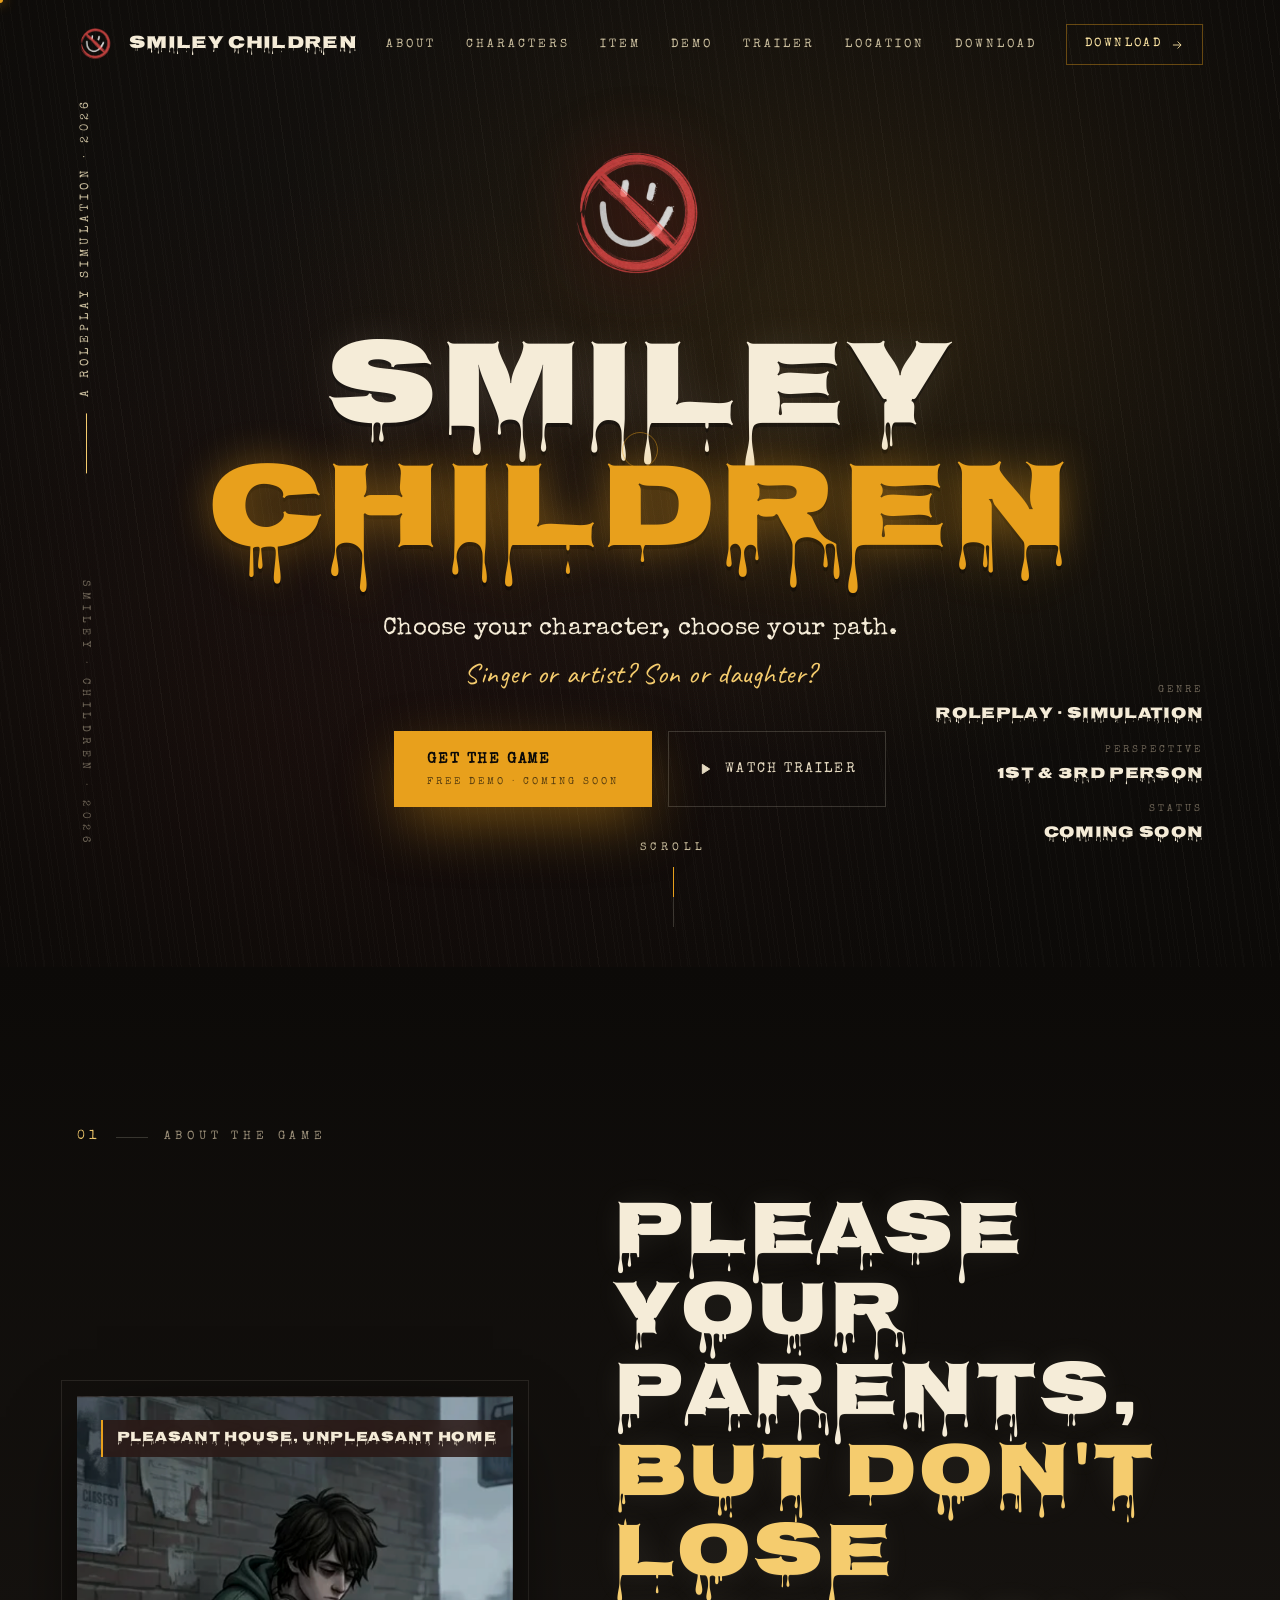
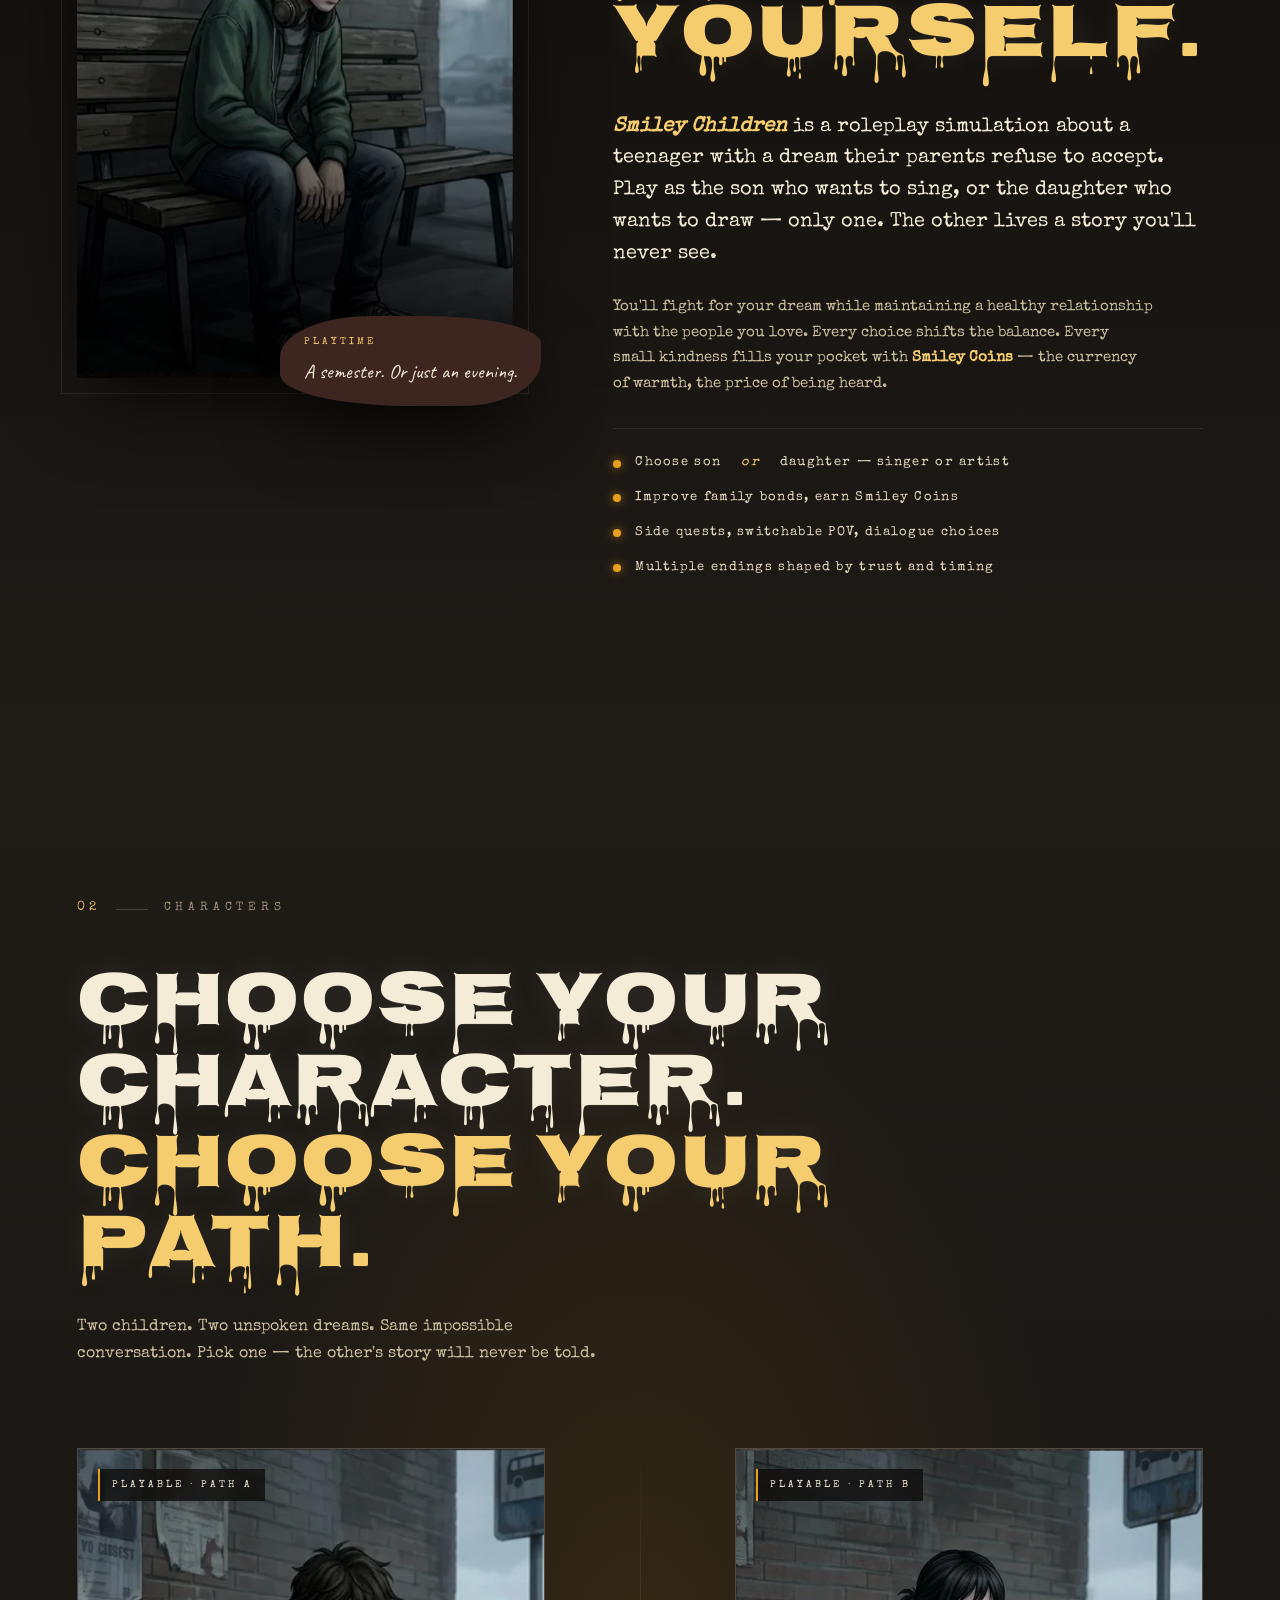
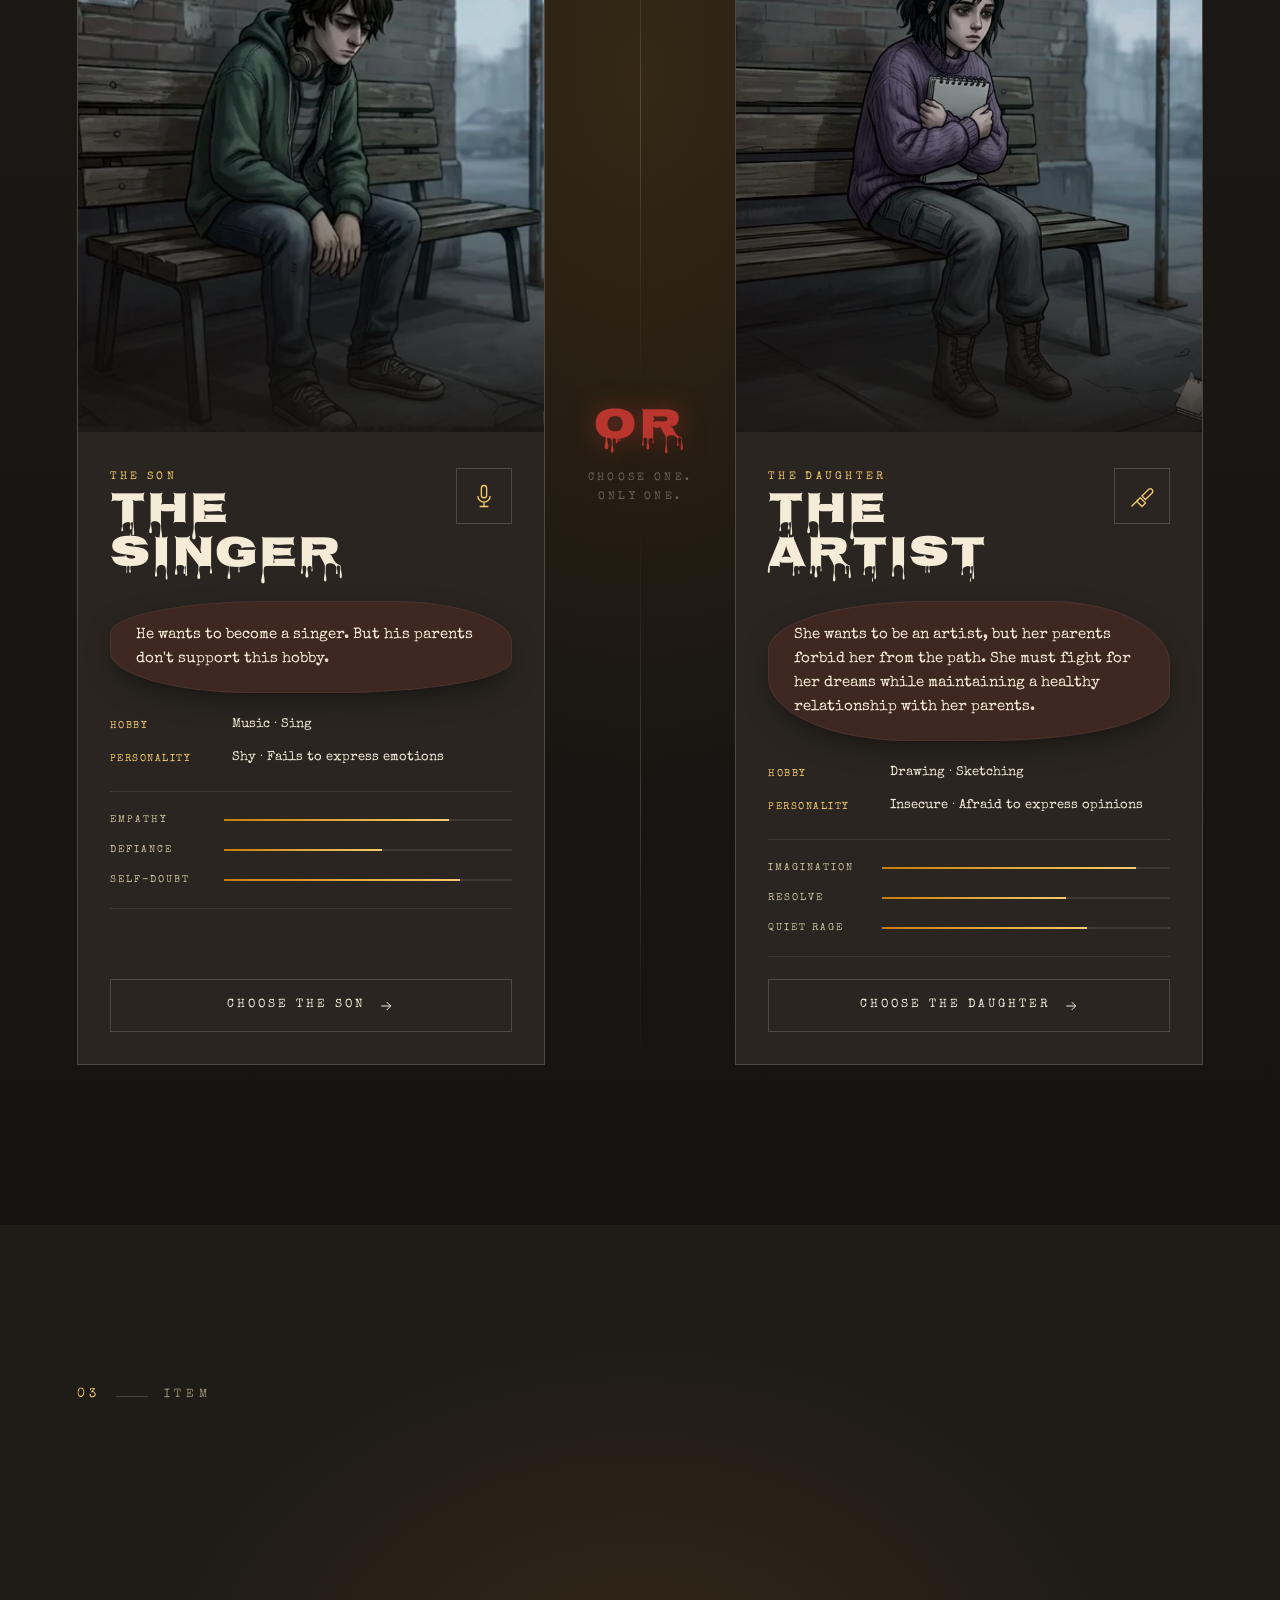
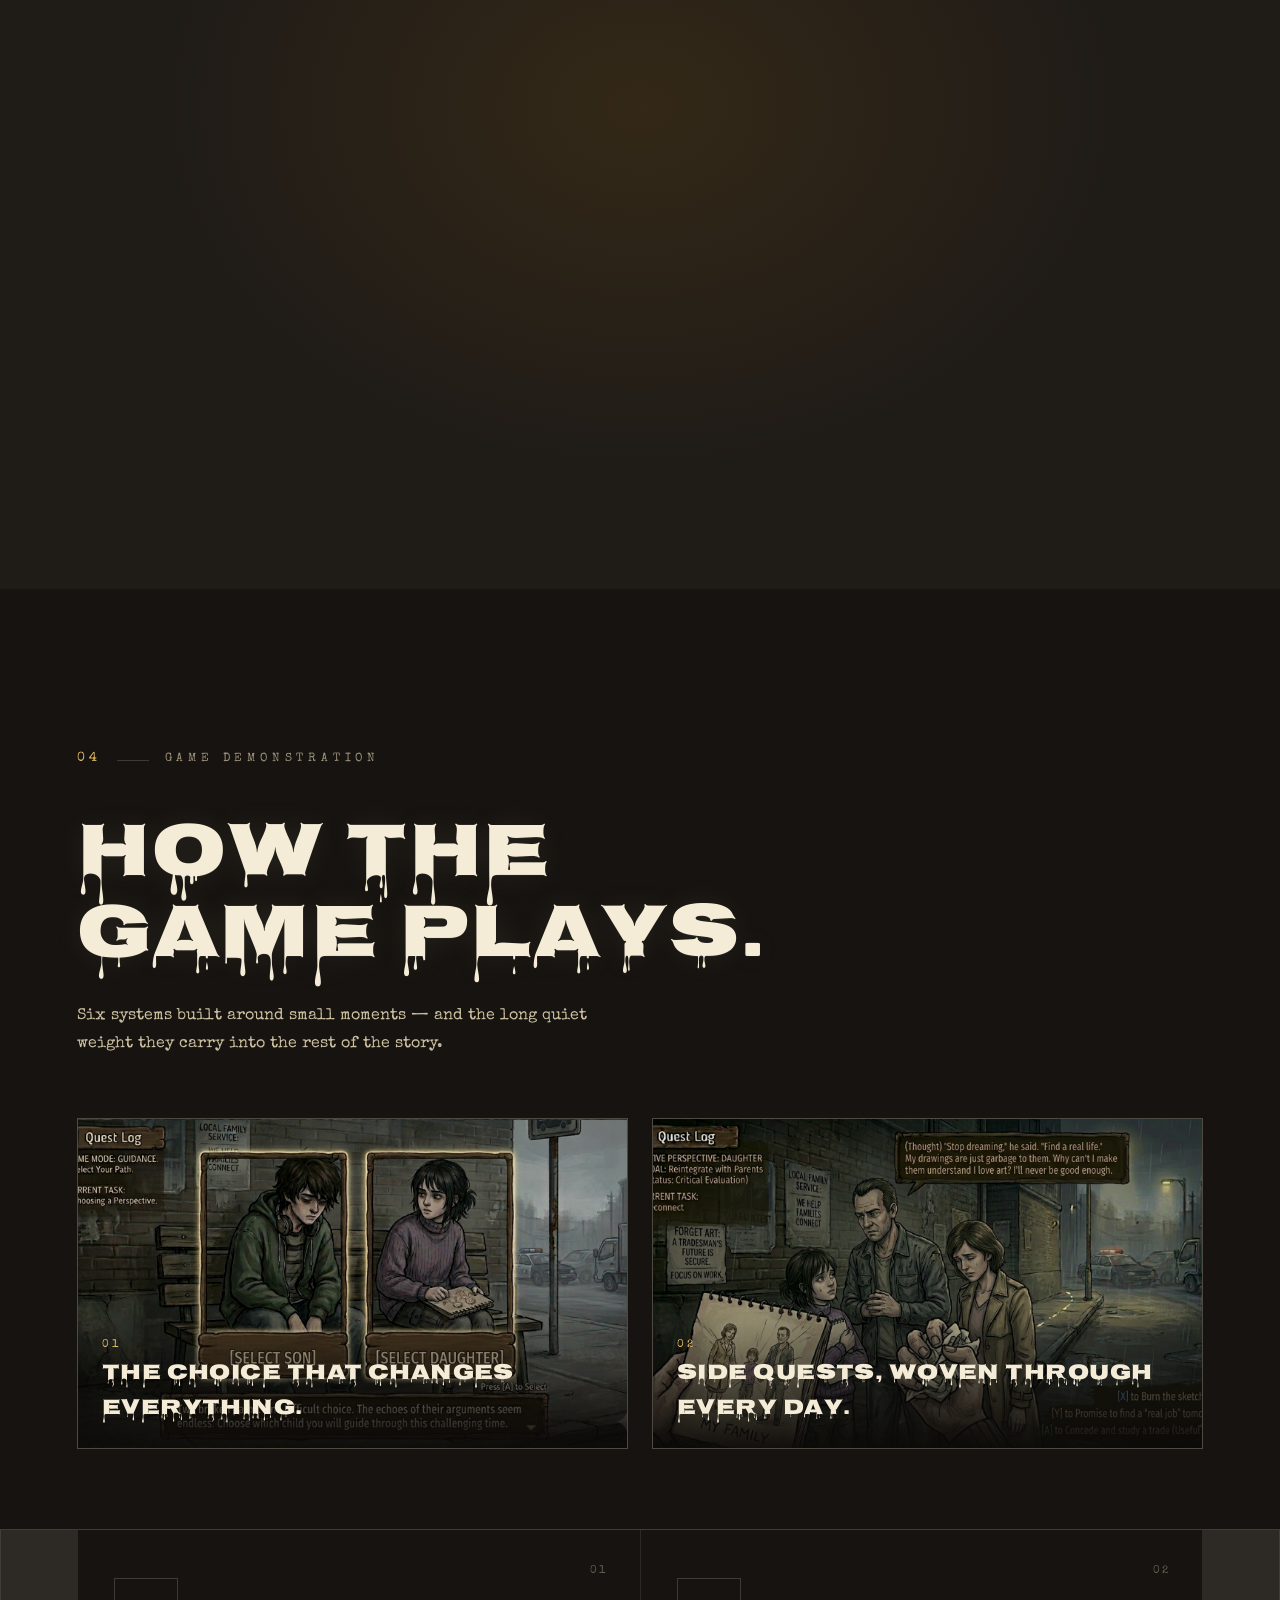
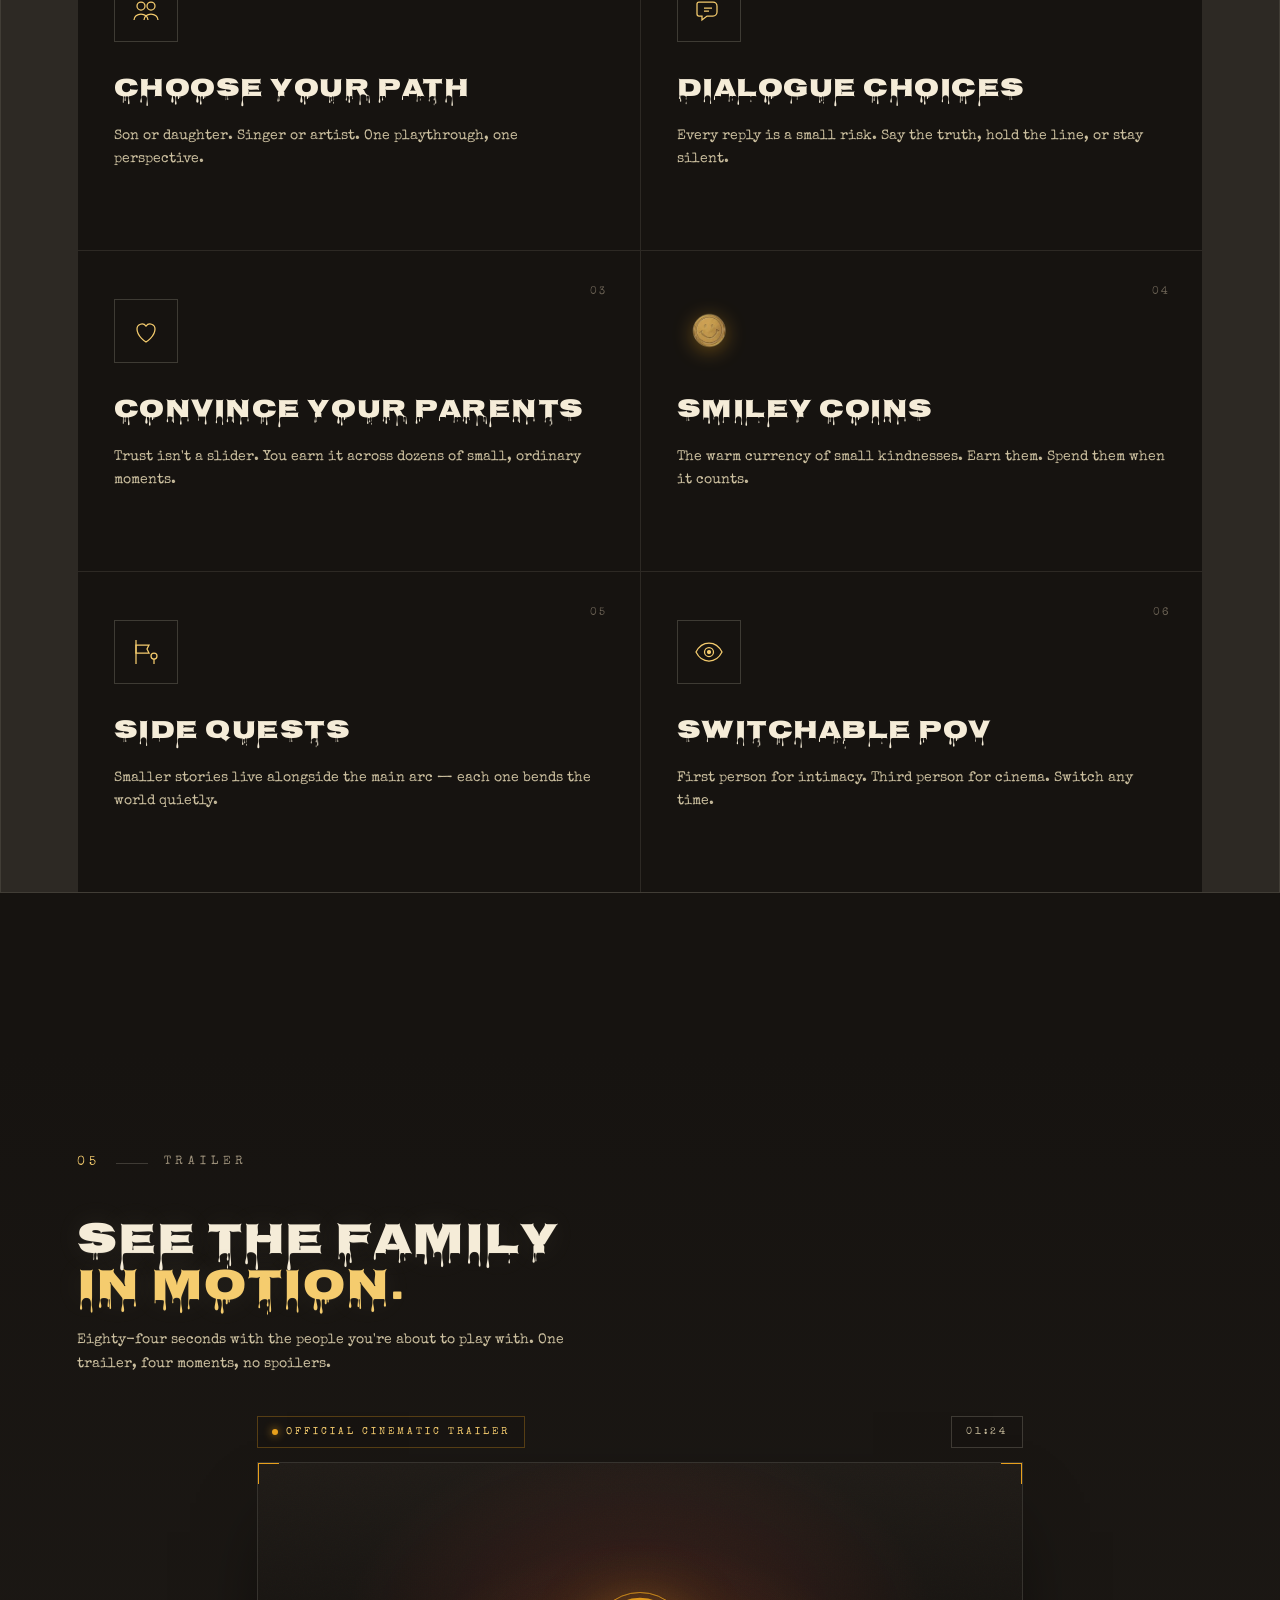
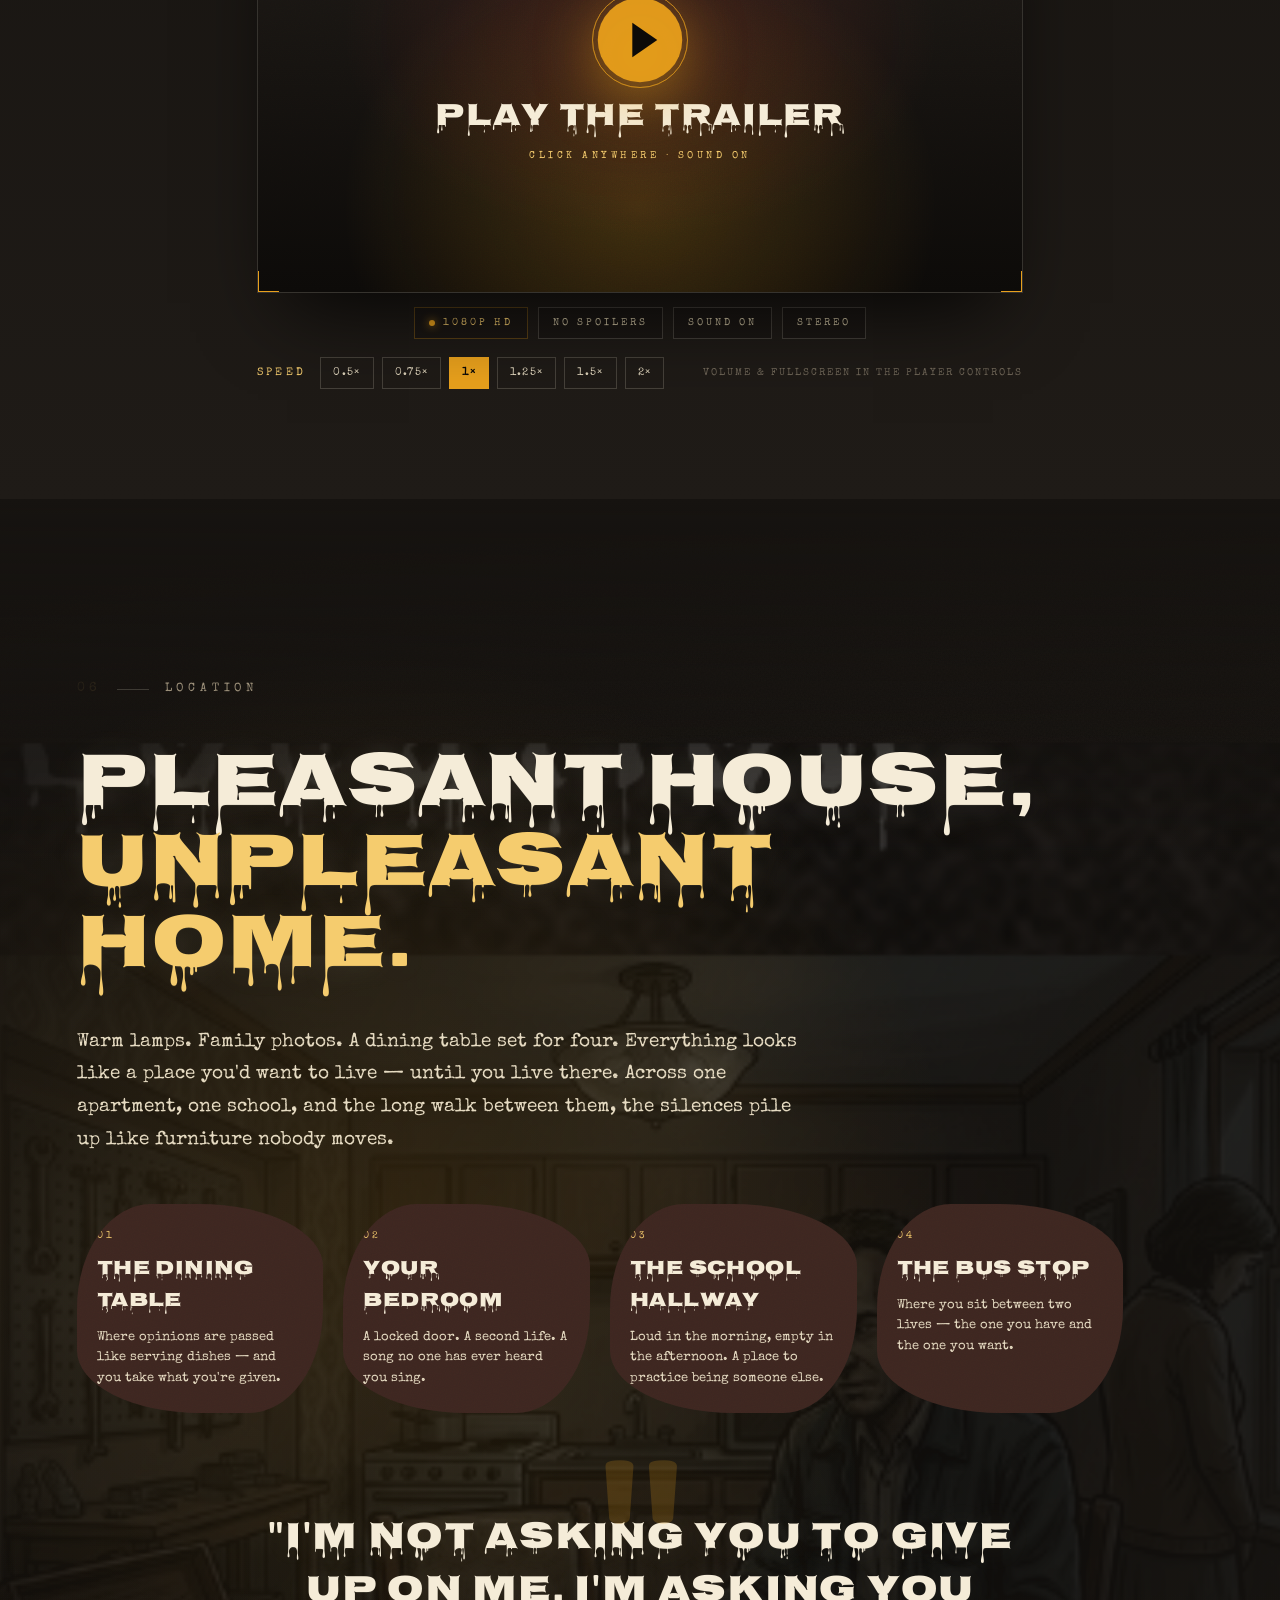
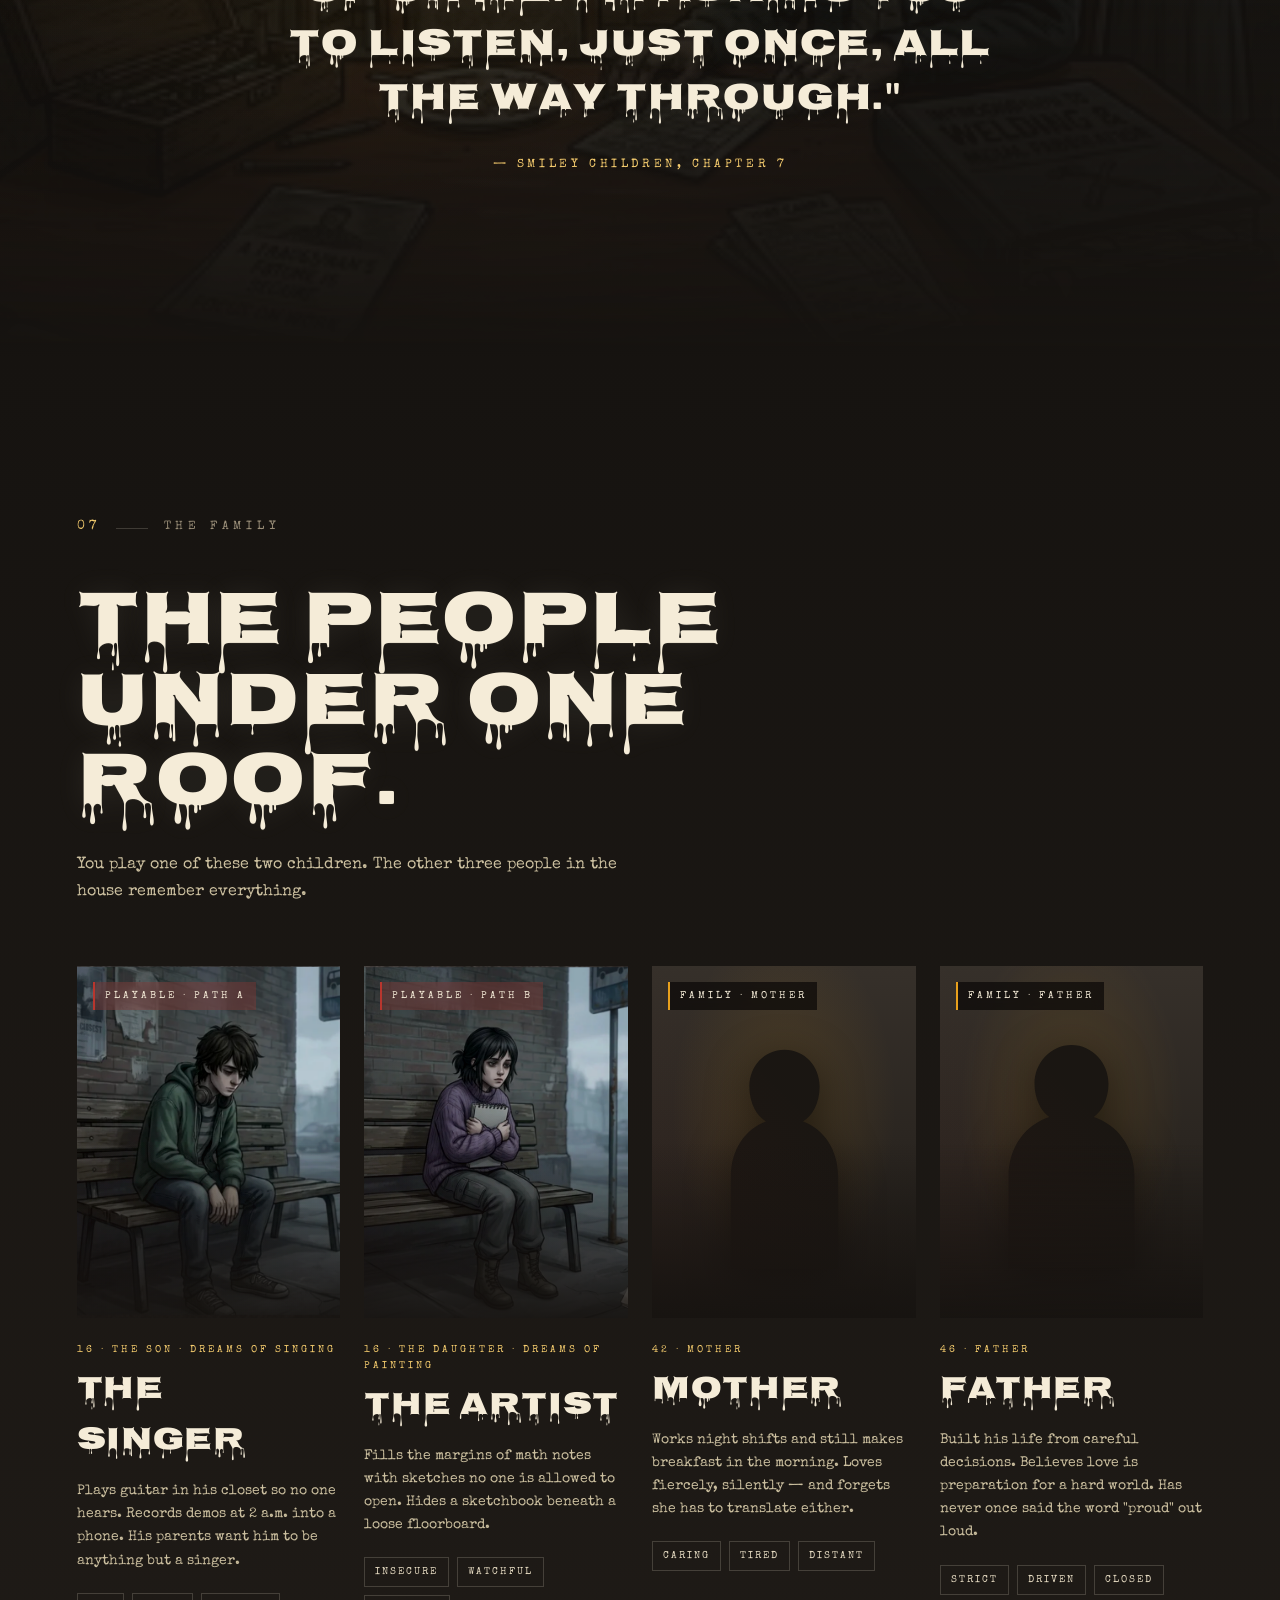
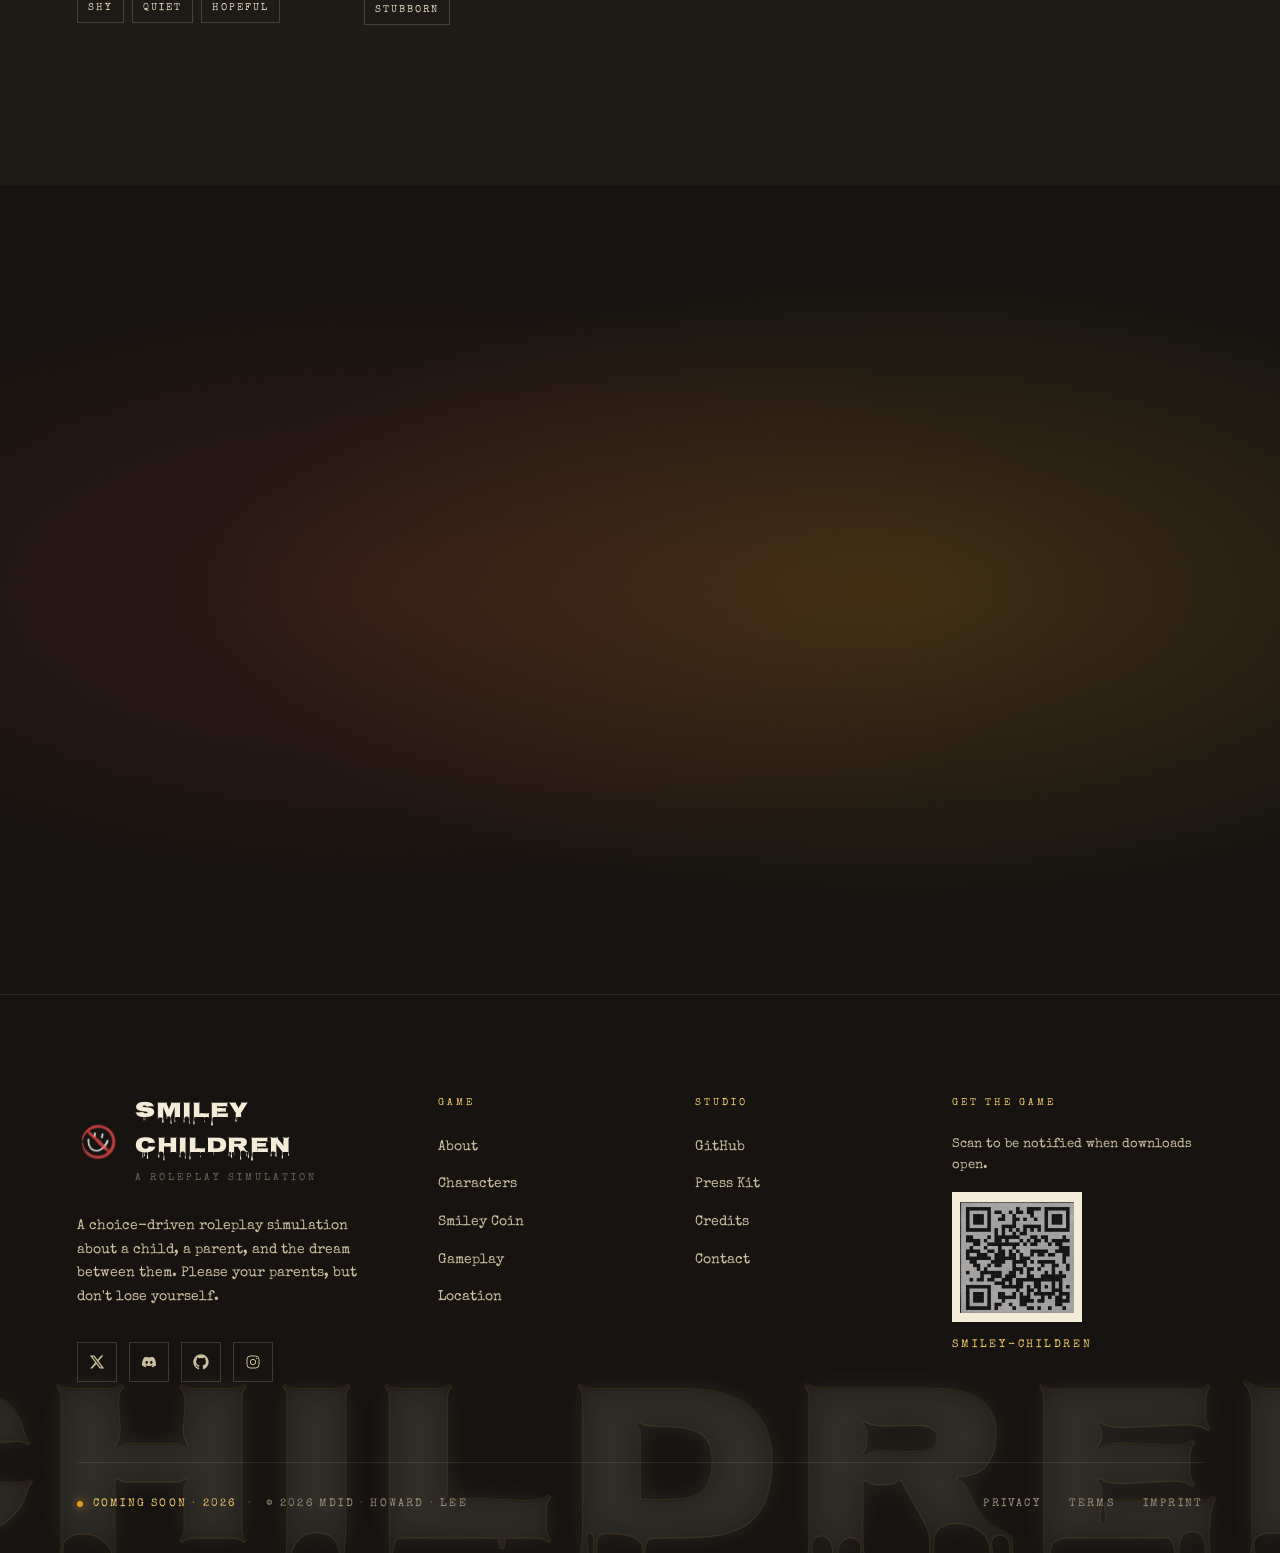
==== commit da5857a7: "refactor: align CTAs with downloadable distribution model Pulled all "play in browser" framing out o" ====
--- a/index.html
+++ b/index.html
@@ -72,8 +72,8 @@
             <li><a href="#location" data-cursor="hover">Location</a></li>
             <li><a href="#download" data-cursor="hover">Download</a></li>
         </ul>
-        <a href="https://mdid-howard-lee.github.io/smiley-children/" target="_blank" rel="noopener" class="nav__cta" data-cursor="hover">
-            <span>Play Now</span>
+        <a href="download.html" target="_blank" rel="noopener" class="nav__cta" data-cursor="hover">
+            <span>Download</span>
             <svg viewBox="0 0 24 24" fill="none" stroke="currentColor" stroke-width="1.5"><path d="M5 12h14M13 6l6 6-6 6"/></svg>
         </a>
     </nav>
@@ -106,9 +106,9 @@
             <p class="hero__tagline">Choose your character, choose your path.</p>
             <p class="hero__sub">Singer or artist? Son or daughter?</p>
             <div class="hero__actions">
-                <a href="https://mdid-howard-lee.github.io/smiley-children/" target="_blank" rel="noopener" class="btn btn--primary" data-cursor="hover">
-                    <span class="btn__label">Play the Game</span>
-                    <span class="btn__sub">Free · In Browser</span>
+                <a href="download.html" target="_blank" rel="noopener" class="btn btn--primary" data-cursor="hover">
+                    <span class="btn__label">Get the Game</span>
+                    <span class="btn__sub">Free demo · Coming soon</span>
                     <span class="btn__glow"></span>
                 </a>
                 <a href="#trailer-promo" class="btn btn--ghost" data-cursor="hover">
@@ -133,7 +133,7 @@
             </div>
             <div class="hero__detail">
                 <span class="hero__detail-label">Status</span>
-                <span class="hero__detail-value">Playable Now</span>
+                <span class="hero__detail-value">Coming Soon</span>
             </div>
         </div>
 
@@ -244,8 +244,8 @@
                         </div>
                     </div>
 
-                    <a href="https://mdid-howard-lee.github.io/smiley-children/" target="_blank" rel="noopener" class="pick__cta" data-cursor="hover">
-                        <span>Play as the Son</span>
+                    <a href="download.html" target="_blank" rel="noopener" class="pick__cta" data-cursor="hover">
+                        <span>Choose the Son</span>
                         <svg viewBox="0 0 24 24" fill="none" stroke="currentColor" stroke-width="1.5"><path d="M5 12h14M13 6l6 6-6 6"/></svg>
                     </a>
                 </div>
@@ -308,8 +308,8 @@
                         </div>
                     </div>
 
-                    <a href="https://mdid-howard-lee.github.io/smiley-children/" target="_blank" rel="noopener" class="pick__cta" data-cursor="hover">
-                        <span>Play as the Daughter</span>
+                    <a href="download.html" target="_blank" rel="noopener" class="pick__cta" data-cursor="hover">
+                        <span>Choose the Daughter</span>
                         <svg viewBox="0 0 24 24" fill="none" stroke="currentColor" stroke-width="1.5"><path d="M5 12h14M13 6l6 6-6 6"/></svg>
                     </a>
                 </div>
@@ -695,28 +695,30 @@
             <div class="cta__copy">
                 <span class="cta__eyebrow drip">Join Now</span>
                 <h2 class="cta__title drip">Download<br>here.</h2>
-                <p class="cta__sub">Smiley Children is playable now in your browser. No install. No download. Just the front door.</p>
+                <p class="cta__sub">Take Smiley Children home. The story is waiting on the other side of the door.</p>
                 <div class="cta__buttons">
-                    <a href="https://mdid-howard-lee.github.io/smiley-children/" target="_blank" rel="noopener" class="btn btn--primary" data-cursor="hover">
-                        <span class="btn__label">Play in Browser</span>
-                        <span class="btn__sub">Free · Open Now</span>
+                    <a href="download.html" target="_blank" rel="noopener" class="btn btn--primary" data-cursor="hover">
+                        <span class="btn__label">Download Now</span>
+                        <span class="btn__sub">Free · Open in a click</span>
                         <span class="btn__glow"></span>
                     </a>
-                    <a href="#about" class="btn btn--ghost" data-cursor="hover">
+                    <a href="https://canva.link/vfk6vczg1xvfhro" target="_blank" rel="noopener" class="btn btn--ghost" data-cursor="hover">
                         <span>Learn More</span>
                     </a>
                 </div>
-                <p class="cta__url">
-                    <span class="cta__url-label">Or visit</span>
-                    <a href="https://mdid-howard-lee.github.io/smiley-children/" target="_blank" rel="noopener" data-cursor="hover">mdid-howard-lee.github.io/smiley-children/</a>
+                <p class="cta__play-link">
+                    <a href="#trailer-promo" data-cursor="hover">
+                        <span class="cta__play-link-arrow">→</span>
+                        <span>Watch the trailer first</span>
+                    </a>
                 </p>
             </div>
 
-            <div class="cta__qr-wrap" data-cursor="hover">
-                <div class="cta__qr">
-                    <img src="assets/qr.png" alt="QR code linking to smiley-children playable demo.">
-                </div>
-                <span class="cta__qr-label">Scan to play</span>
+            <div class="cta__logo-wrap" data-cursor="hover">
+                <div class="cta__logo">
+                    <img src="assets/logo-icon.png" alt="Smiley Children logo">
+                </div>
+                <span class="cta__logo-label">Smiley Children</span>
             </div>
         </div>
     </section>
@@ -773,10 +775,10 @@
             </div>
 
             <div class="footer__col footer__col--qr">
-                <span class="footer__heading">Play Now</span>
-                <p class="footer__qr-desc">Scan to open the game in your browser.</p>
+                <span class="footer__heading">Get the Game</span>
+                <p class="footer__qr-desc">Scan to be notified when downloads open.</p>
                 <div class="footer__qr-img">
-                    <img src="assets/qr.png" alt="QR code linking to the game.">
+                    <img src="assets/qr.png" alt="QR code linking to the Smiley Children download page.">
                 </div>
                 <span class="footer__qr-link">smiley-children</span>
             </div>
@@ -784,7 +786,7 @@
 
         <div class="footer__bottom">
             <div class="footer__bottom-left">
-                <span class="footer__release">Playable Now · 2026</span>
+                <span class="footer__release">Coming Soon · 2026</span>
                 <span class="footer__divider">·</span>
                 <span>© 2026 mdid · howard · lee</span>
             </div>
--- a/styles.css
+++ b/styles.css
@@ -542,8 +542,10 @@
     transition: width 0.4s var(--ease);
 }
 
-.nav__links a:hover { color: var(--gold-100); }
-.nav__links a:hover::after { width: 100%; }
+.nav__links a:hover,
+.nav__links a.is-active { color: var(--gold-100); }
+.nav__links a:hover::after,
+.nav__links a.is-active::after { width: 100%; }
 
 .nav__cta {
     display: inline-flex;
@@ -2056,84 +2058,102 @@
     margin-bottom: 32px;
 }
 
-.cta__url {
-    font-family: var(--font-body);
-    font-size: 13px;
-    color: var(--cream-400);
-    display: flex;
-    flex-direction: column;
-    gap: 6px;
-}
-
-.cta__url-label {
-    font-size: 10px;
+/* Play-in-browser inline link */
+.cta__play-link {
+    font-family: var(--font-body);
+}
+
+.cta__play-link a {
+    display: inline-flex;
+    align-items: center;
+    gap: 12px;
+    font-size: 12px;
     letter-spacing: 0.3em;
     text-transform: uppercase;
-    color: var(--gold-200);
-}
-
-.cta__url a {
-    color: var(--cream-100);
-    border-bottom: 1px solid var(--line-strong);
+    color: var(--cream-200);
     padding-bottom: 4px;
-    transition: color 0.3s var(--ease), border-color 0.3s var(--ease);
-    word-break: break-all;
-}
-
-.cta__url a:hover {
+    border-bottom: 1px solid transparent;
+    transition: color 0.3s var(--ease), border-color 0.3s var(--ease), gap 0.3s var(--ease);
+}
+
+.cta__play-link a:hover {
     color: var(--gold-200);
     border-color: var(--gold-300);
-}
-
-.cta__qr-wrap {
+    gap: 16px;
+}
+
+.cta__play-link-arrow {
+    color: var(--gold-300);
+    font-size: 16px;
+    display: inline-flex;
+    align-items: center;
+    transition: transform 0.3s var(--ease);
+}
+
+.cta__play-link a:hover .cta__play-link-arrow {
+    transform: translateX(4px);
+}
+
+/* Logo replacing the QR */
+.cta__logo-wrap {
     display: flex;
     flex-direction: column;
     align-items: center;
-    gap: 16px;
+    gap: 24px;
     justify-self: end;
-    transition: transform 0.5s var(--ease);
-}
-
-.cta__qr-wrap:hover { transform: translateY(-4px); }
-
-.cta__qr {
-    width: 280px;
-    height: 280px;
-    background: var(--cream-100);
-    padding: 18px;
-    box-shadow: 0 30px 70px -10px rgba(0,0,0,0.7), 0 0 0 1px var(--line-strong);
-    position: relative;
-}
-
-.cta__qr::before {
+    transition: transform 0.6s var(--ease);
+}
+
+.cta__logo-wrap:hover { transform: translateY(-6px); }
+
+.cta__logo {
+    width: clamp(220px, 24vw, 300px);
+    height: clamp(220px, 24vw, 300px);
+    display: flex;
+    align-items: center;
+    justify-content: center;
+    position: relative;
+}
+
+.cta__logo::before {
     content: '';
     position: absolute;
-    inset: -4px;
-    border: 1px solid var(--gold-300);
-    pointer-events: none;
-    opacity: 0;
-    transition: opacity 0.4s var(--ease), inset 0.4s var(--ease);
-}
-
-.cta__qr-wrap:hover .cta__qr::before { opacity: 0.6; inset: -10px; }
-
-.cta__qr img {
+    width: 75%;
+    height: 75%;
+    background: radial-gradient(circle, rgba(184, 54, 46, 0.35), transparent 60%);
+    filter: blur(50px);
+    z-index: 0;
+    animation: glowPulse 5s ease-in-out infinite;
+}
+
+.cta__logo img {
     width: 100%;
     height: 100%;
     object-fit: contain;
-}
-
-.cta__qr-label {
-    font-family: var(--font-body);
-    font-size: 11px;
-    letter-spacing: 0.35em;
-    text-transform: uppercase;
+    position: relative;
+    z-index: 1;
+    filter:
+        drop-shadow(0 0 40px rgba(184, 54, 46, 0.45))
+        drop-shadow(0 12px 30px rgba(0, 0, 0, 0.6));
+    animation: iconWobble 7s ease-in-out infinite;
+    transition: transform 0.6s var(--ease);
+}
+
+.cta__logo-wrap:hover .cta__logo img {
+    transform: scale(1.04);
+}
+
+.cta__logo-label {
+    font-family: var(--font-drip);
+    font-size: clamp(20px, 2vw, 26px);
     color: var(--gold-200);
+    letter-spacing: 0.03em;
+    text-shadow: 0 0 30px rgba(232, 160, 28, 0.4);
 }
 
 @media (max-width: 1000px) {
     .cta__inner { grid-template-columns: 1fr; gap: 60px; }
-    .cta__qr-wrap { justify-self: center; }
+    .cta__logo-wrap { justify-self: center; }
 }
 
 /* =============================================
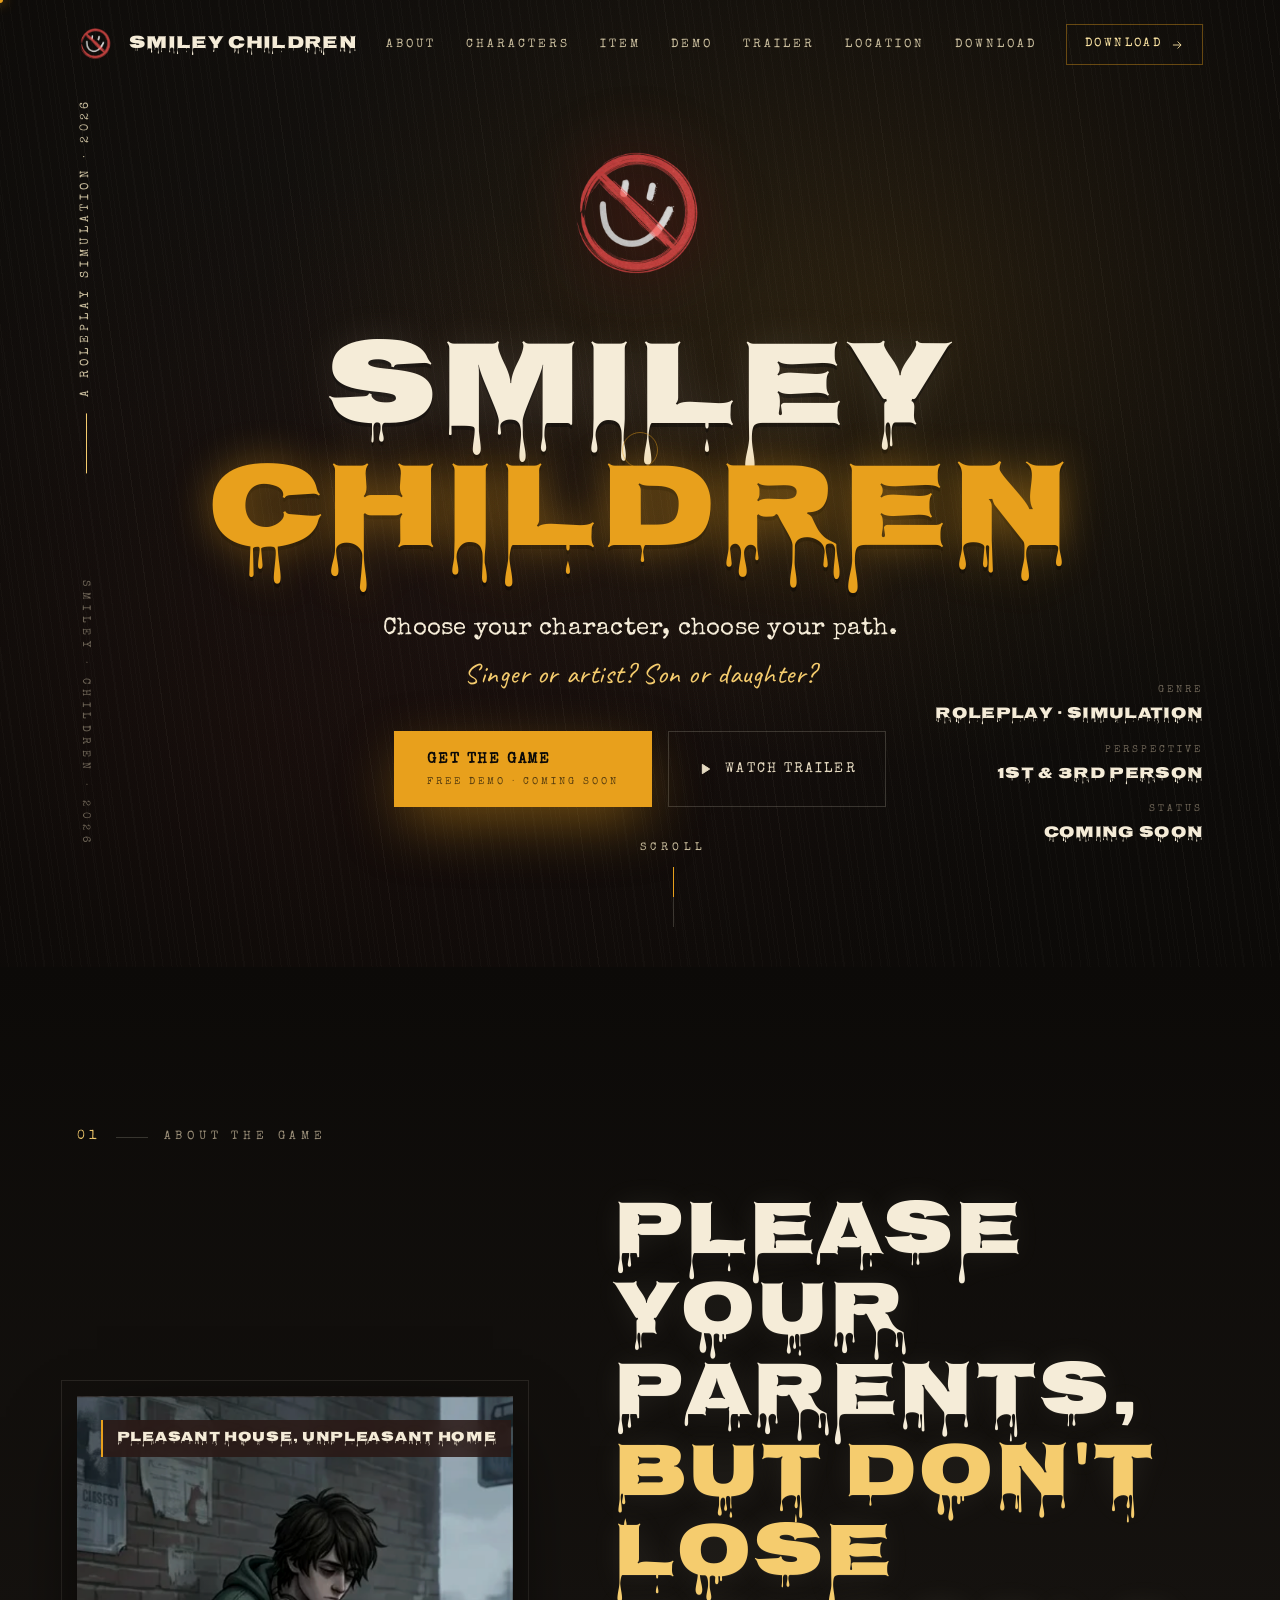
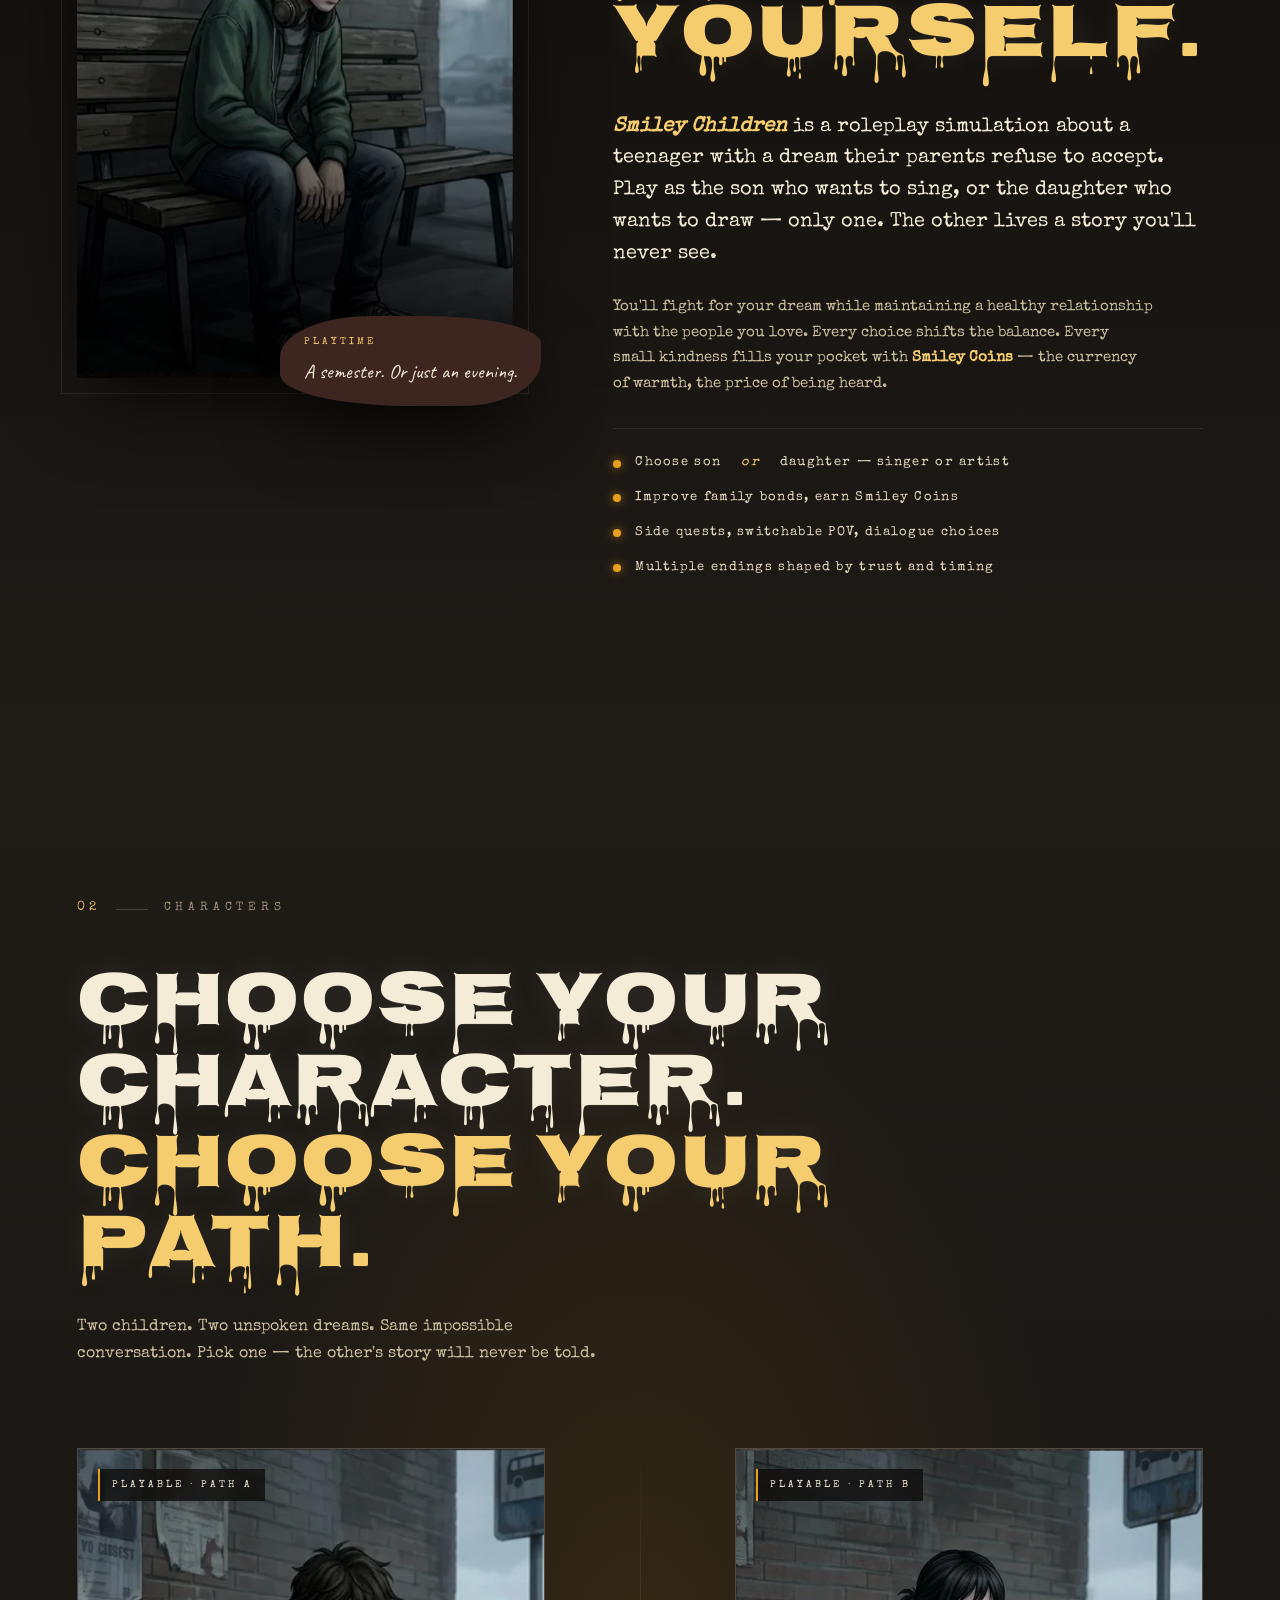
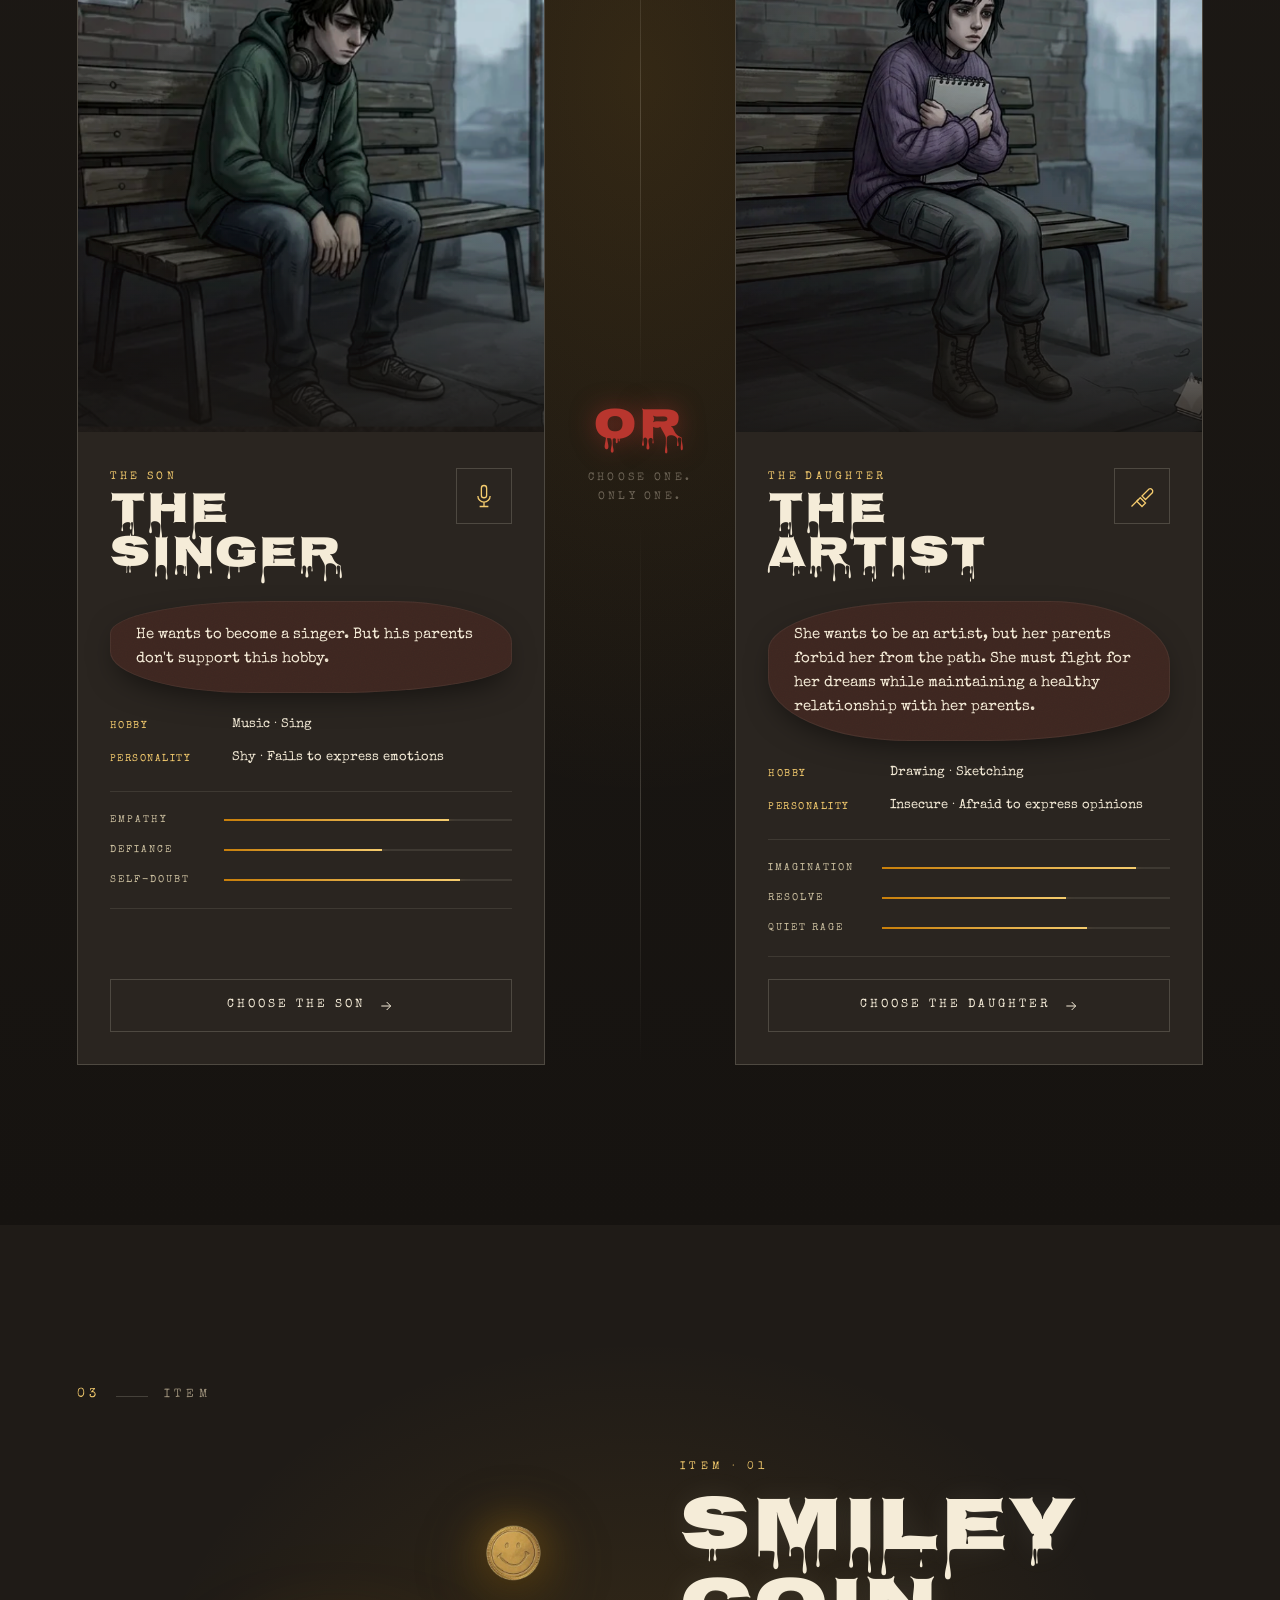
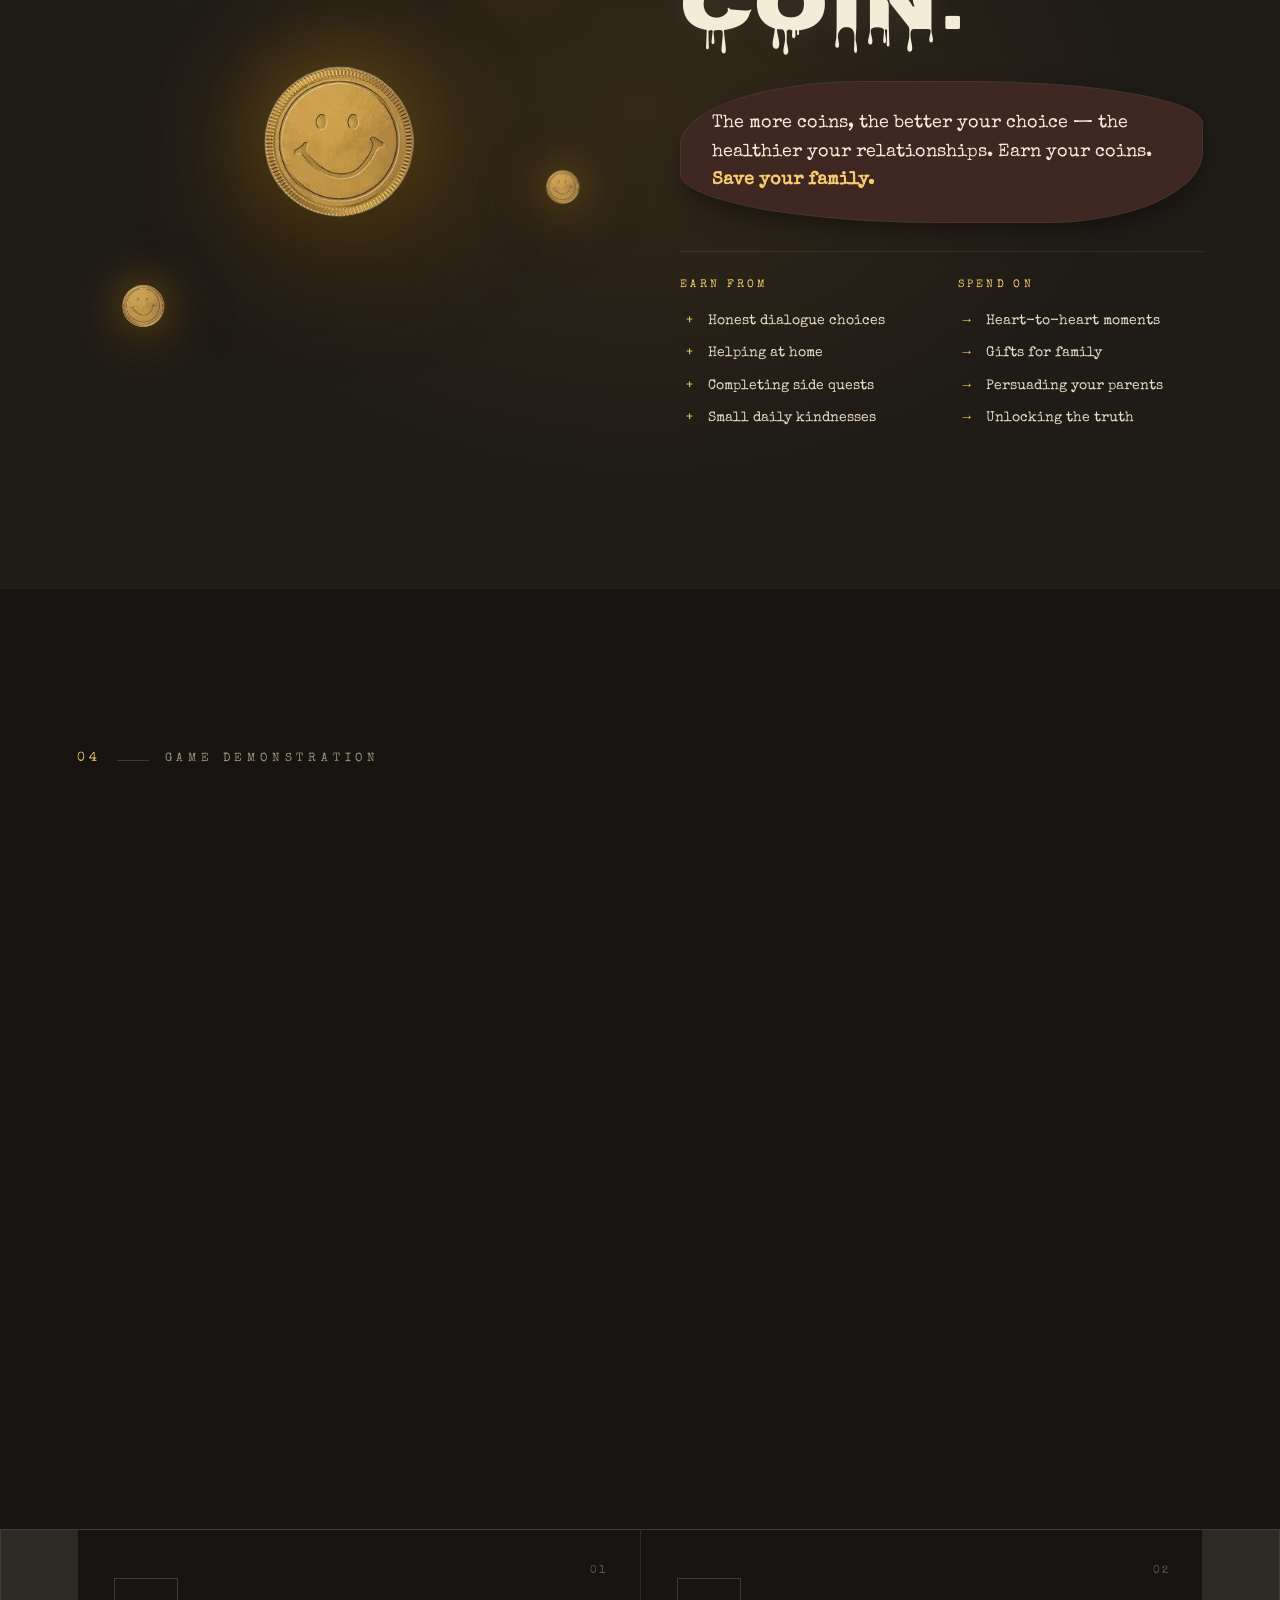
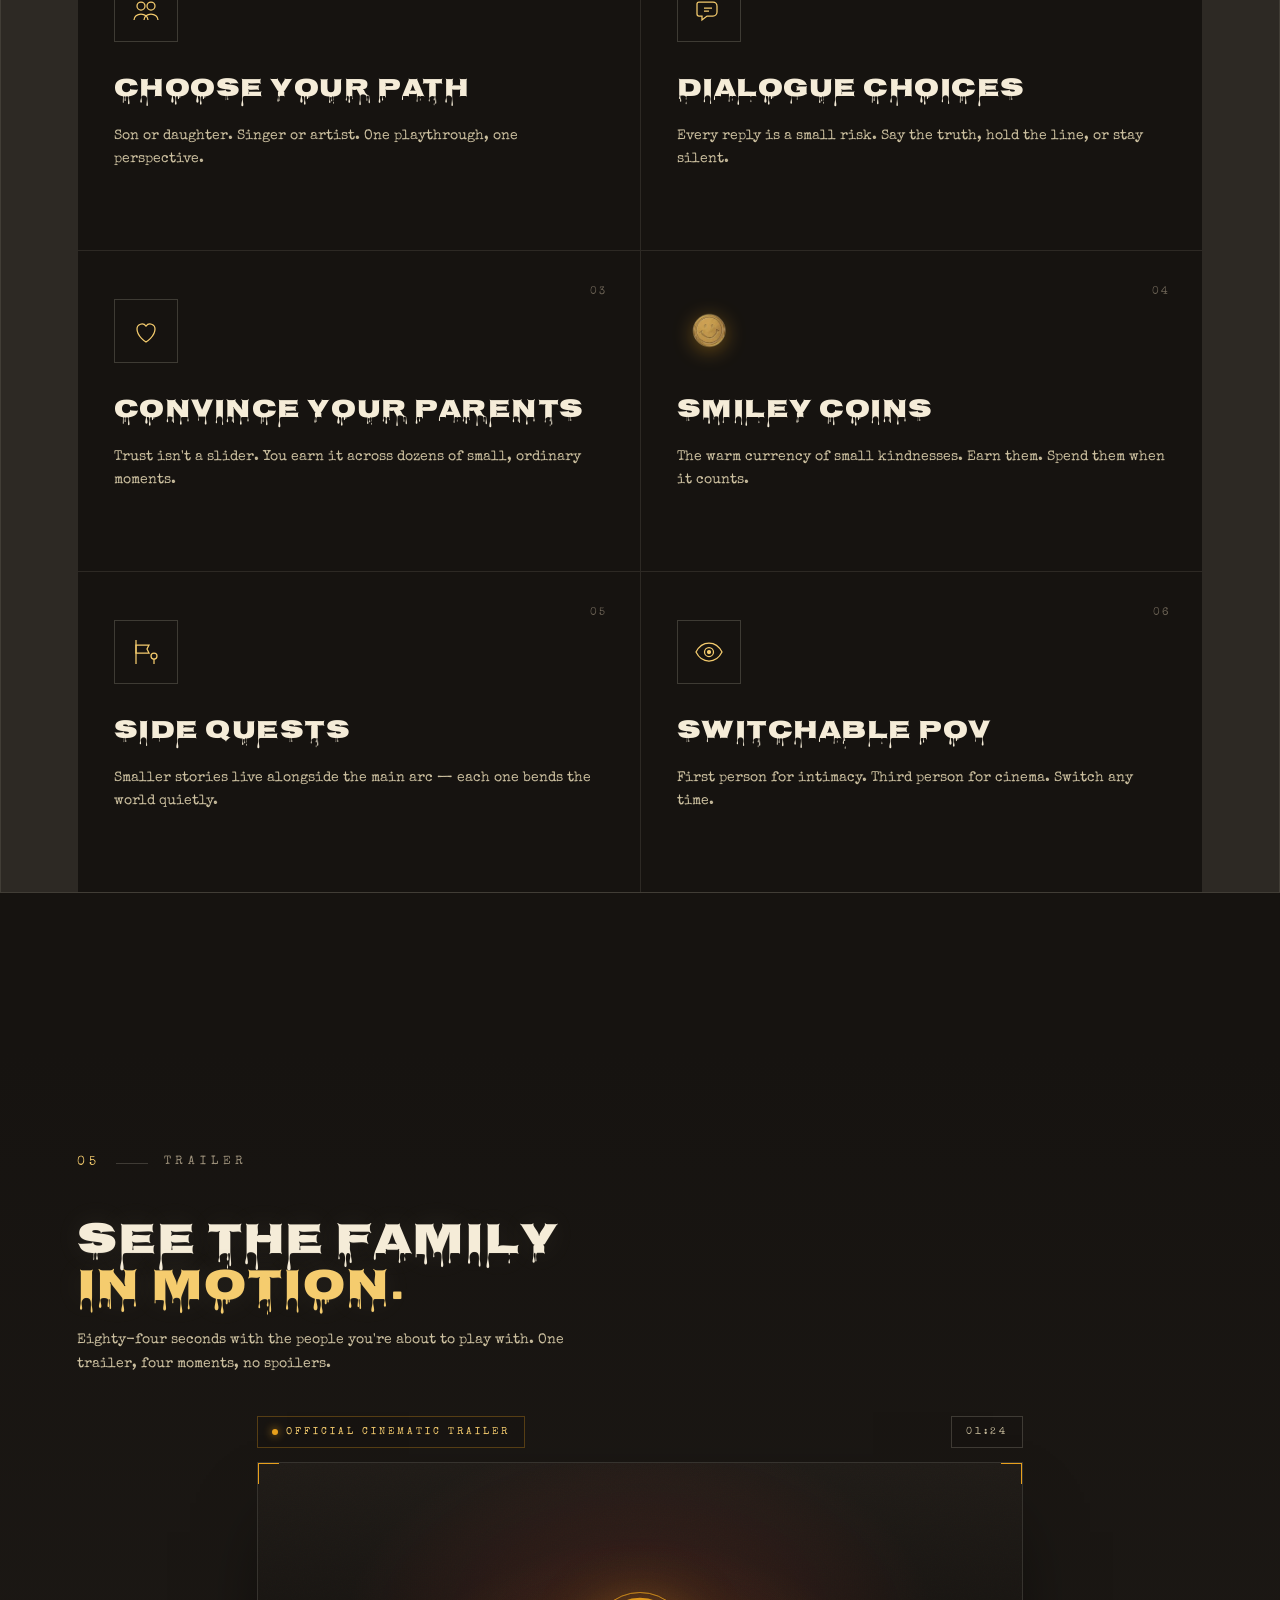
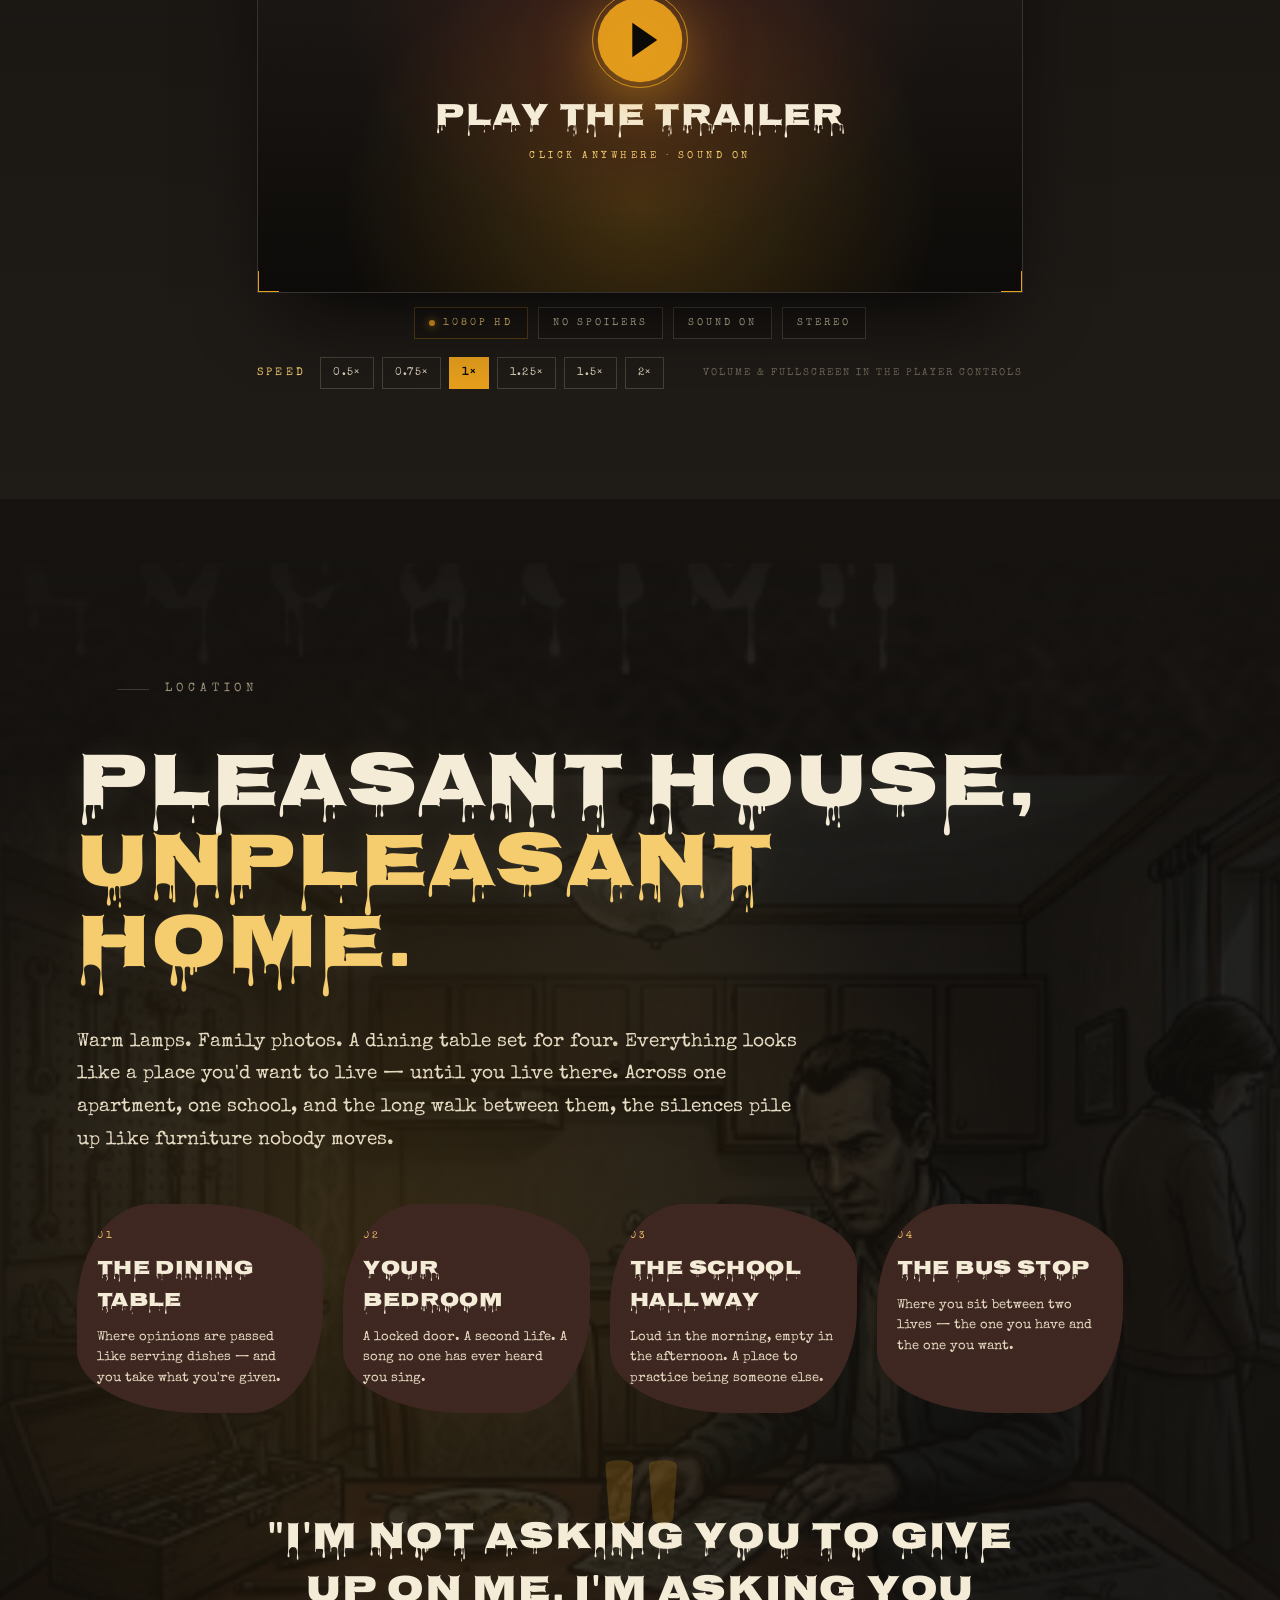
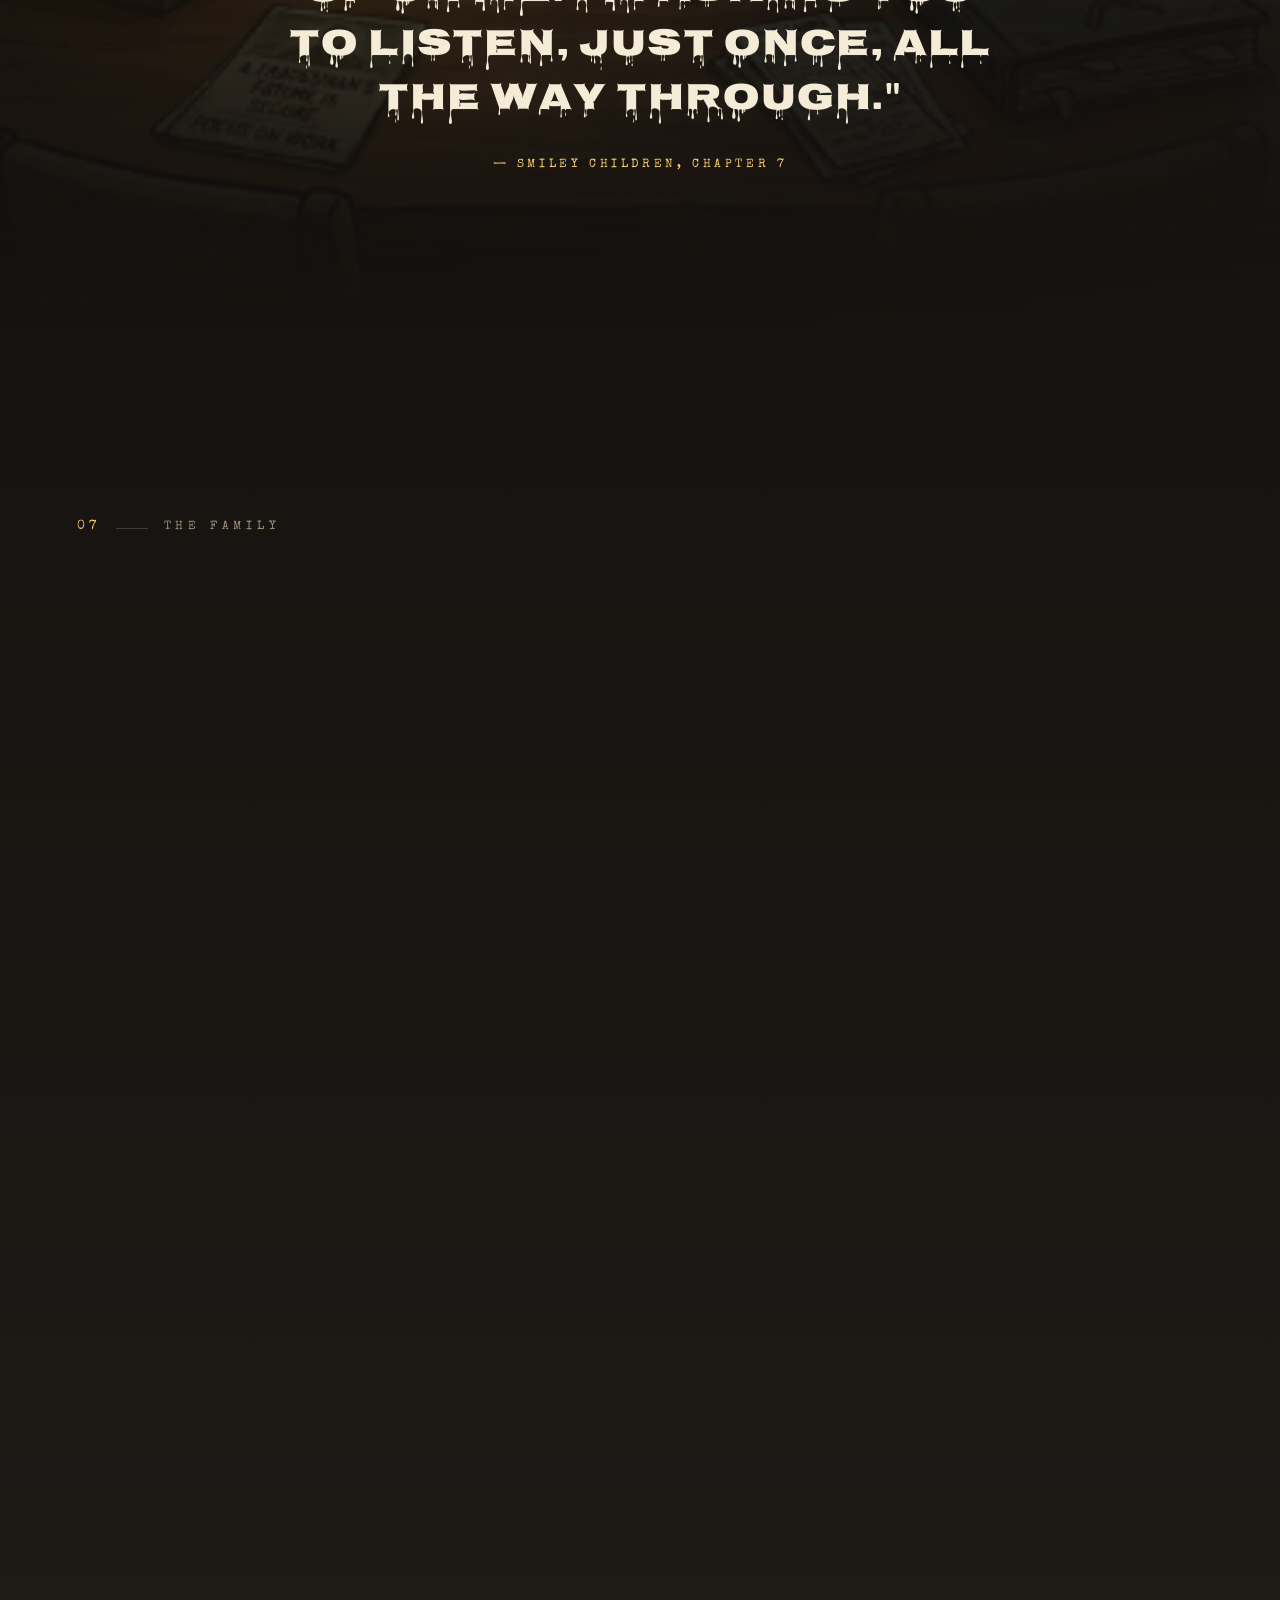
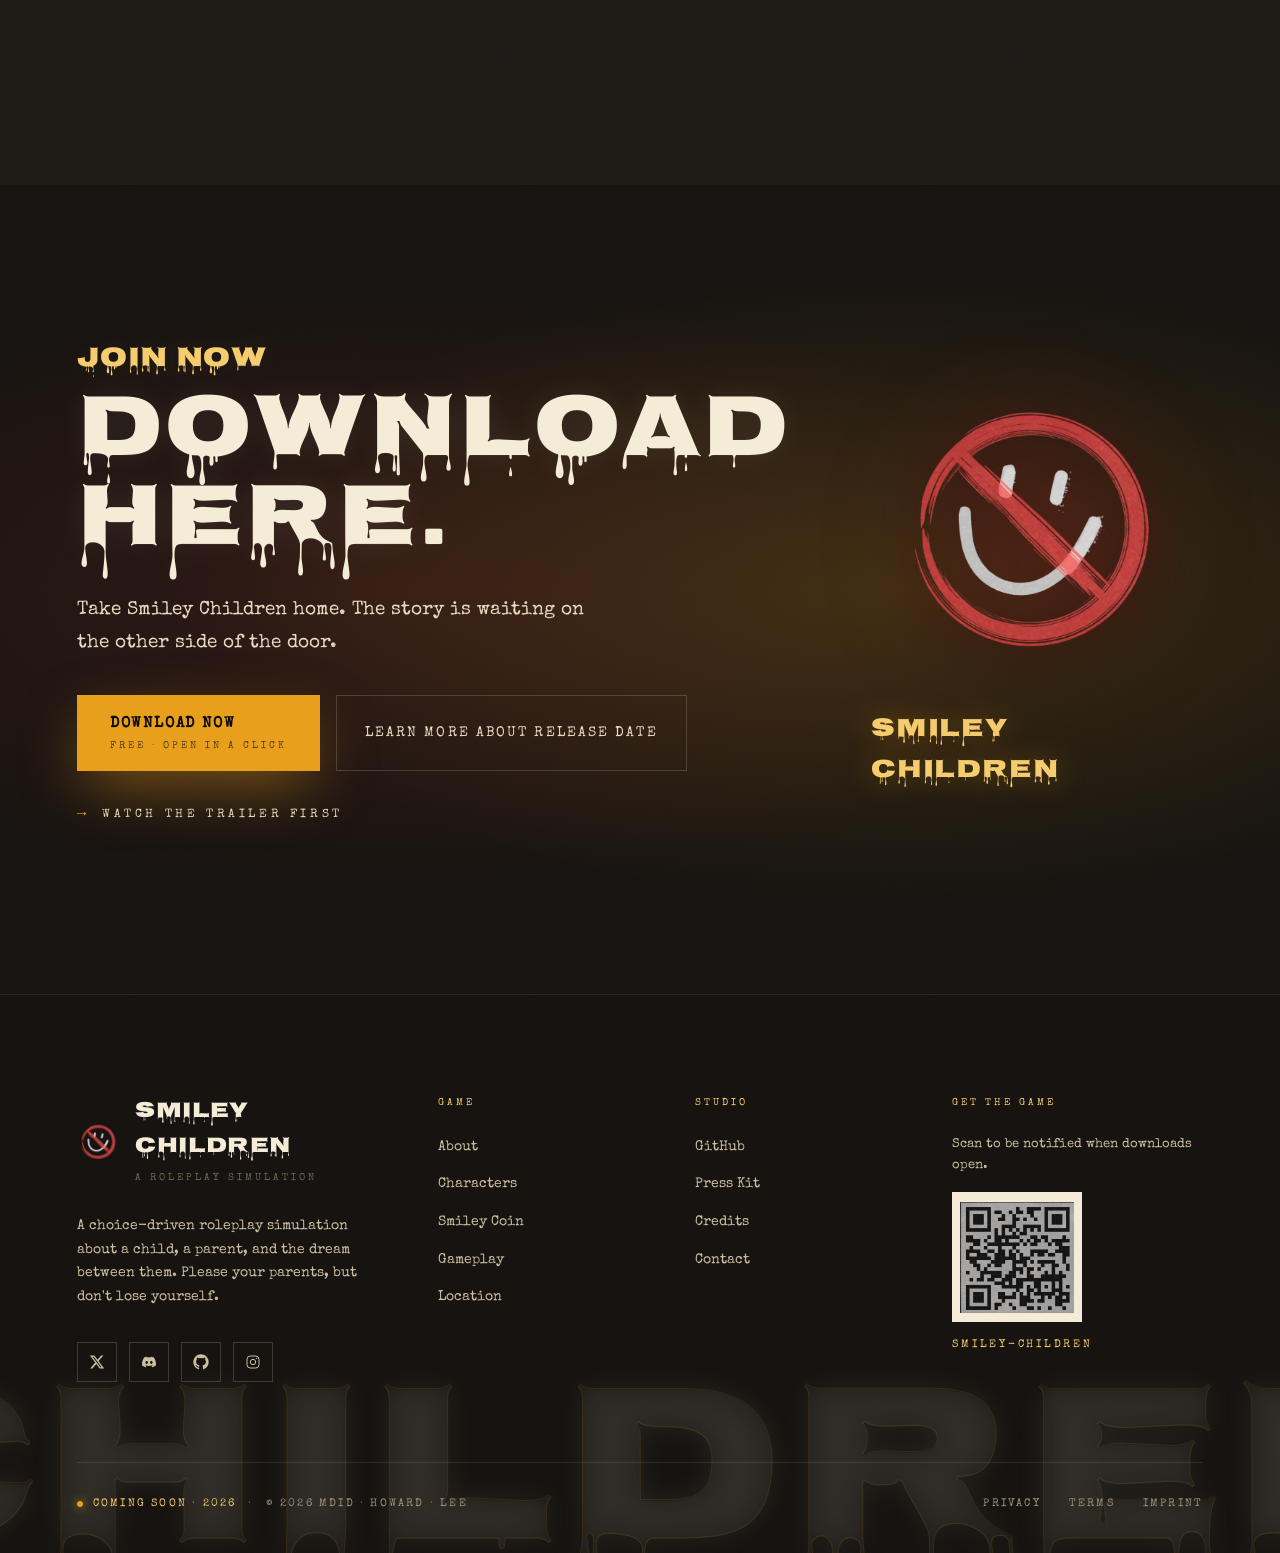
==== commit a5fbcf56: "feat: add release.html with dev timeline + wire Learn More to it New page: release.html — a dedicate" ====
--- a/index.html
+++ b/index.html
@@ -702,8 +702,8 @@
                         <span class="btn__sub">Free · Open in a click</span>
                         <span class="btn__glow"></span>
                     </a>
-                    <a href="https://canva.link/vfk6vczg1xvfhro" target="_blank" rel="noopener" class="btn btn--ghost" data-cursor="hover">
-                        <span>Learn More</span>
+                    <a href="release.html" class="btn btn--ghost" data-cursor="hover">
+                        <span>Learn more about release date</span>
                     </a>
                 </div>
                 <p class="cta__play-link">
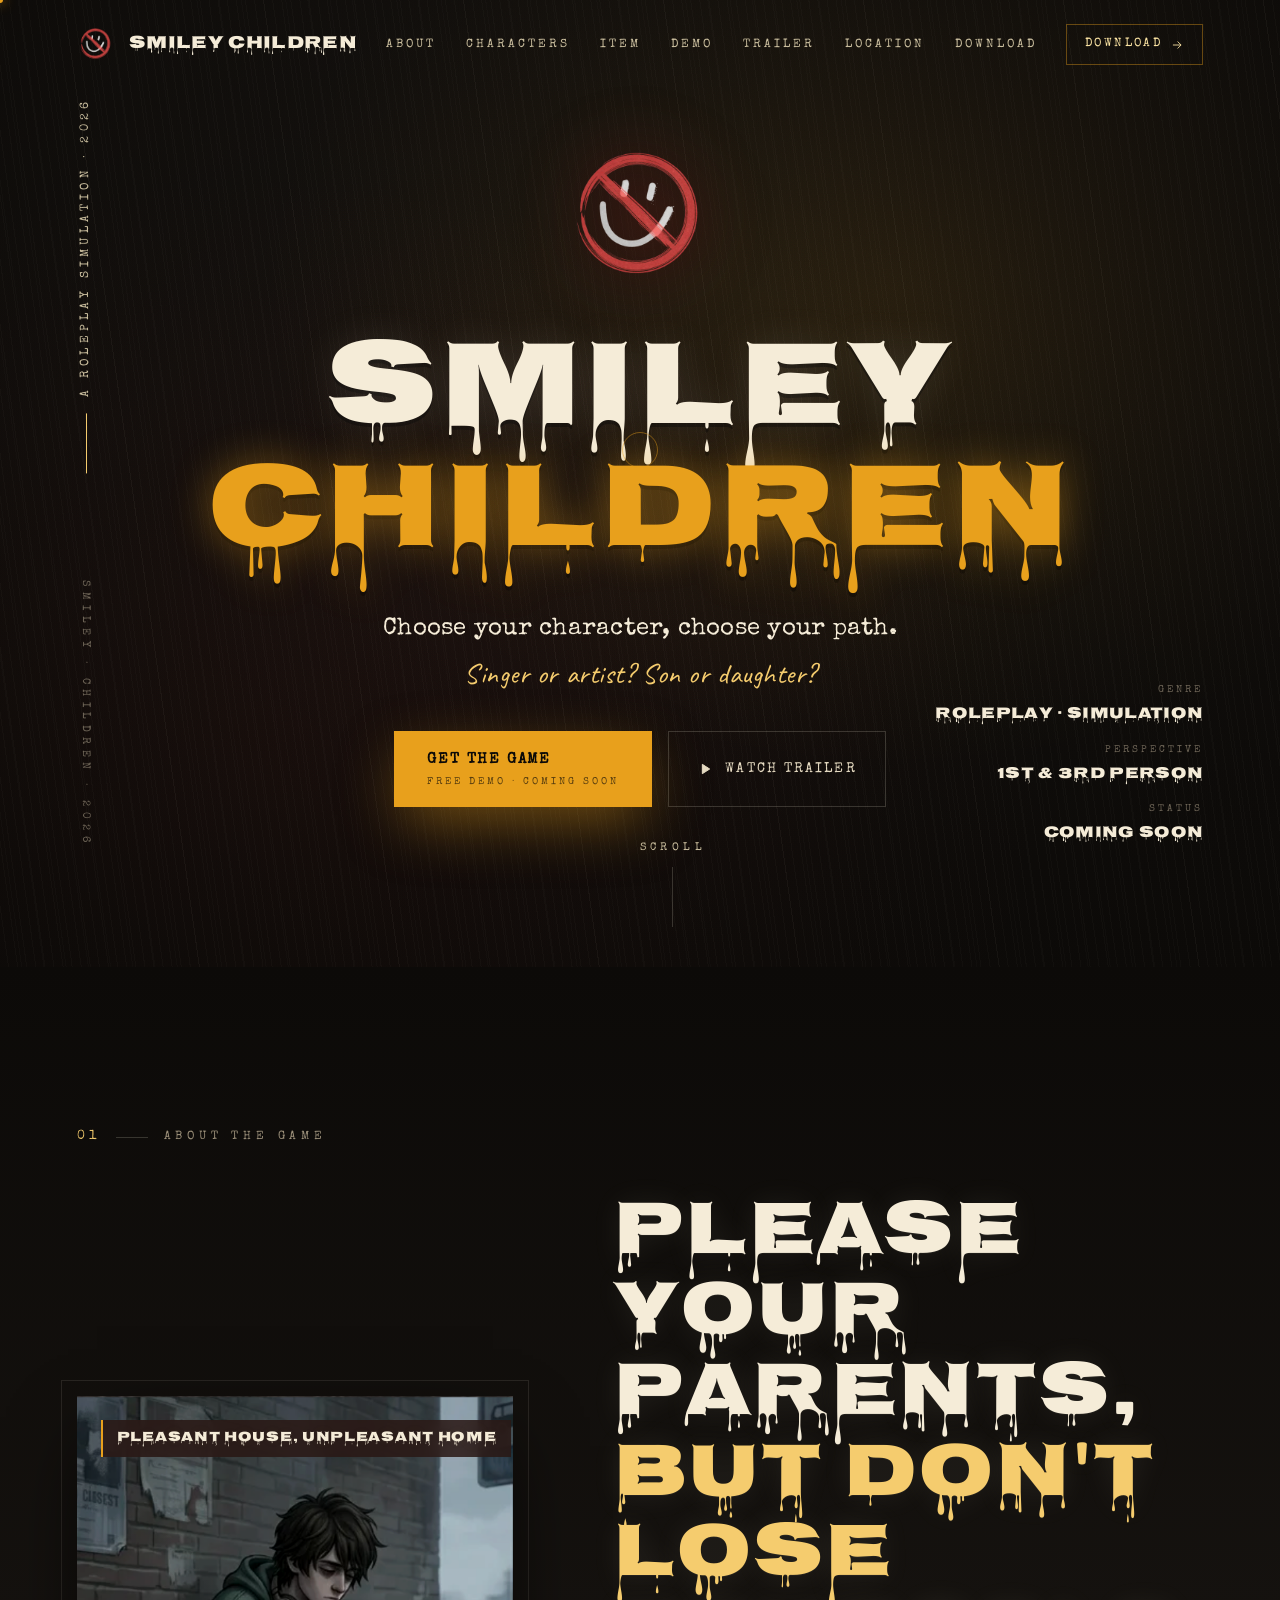
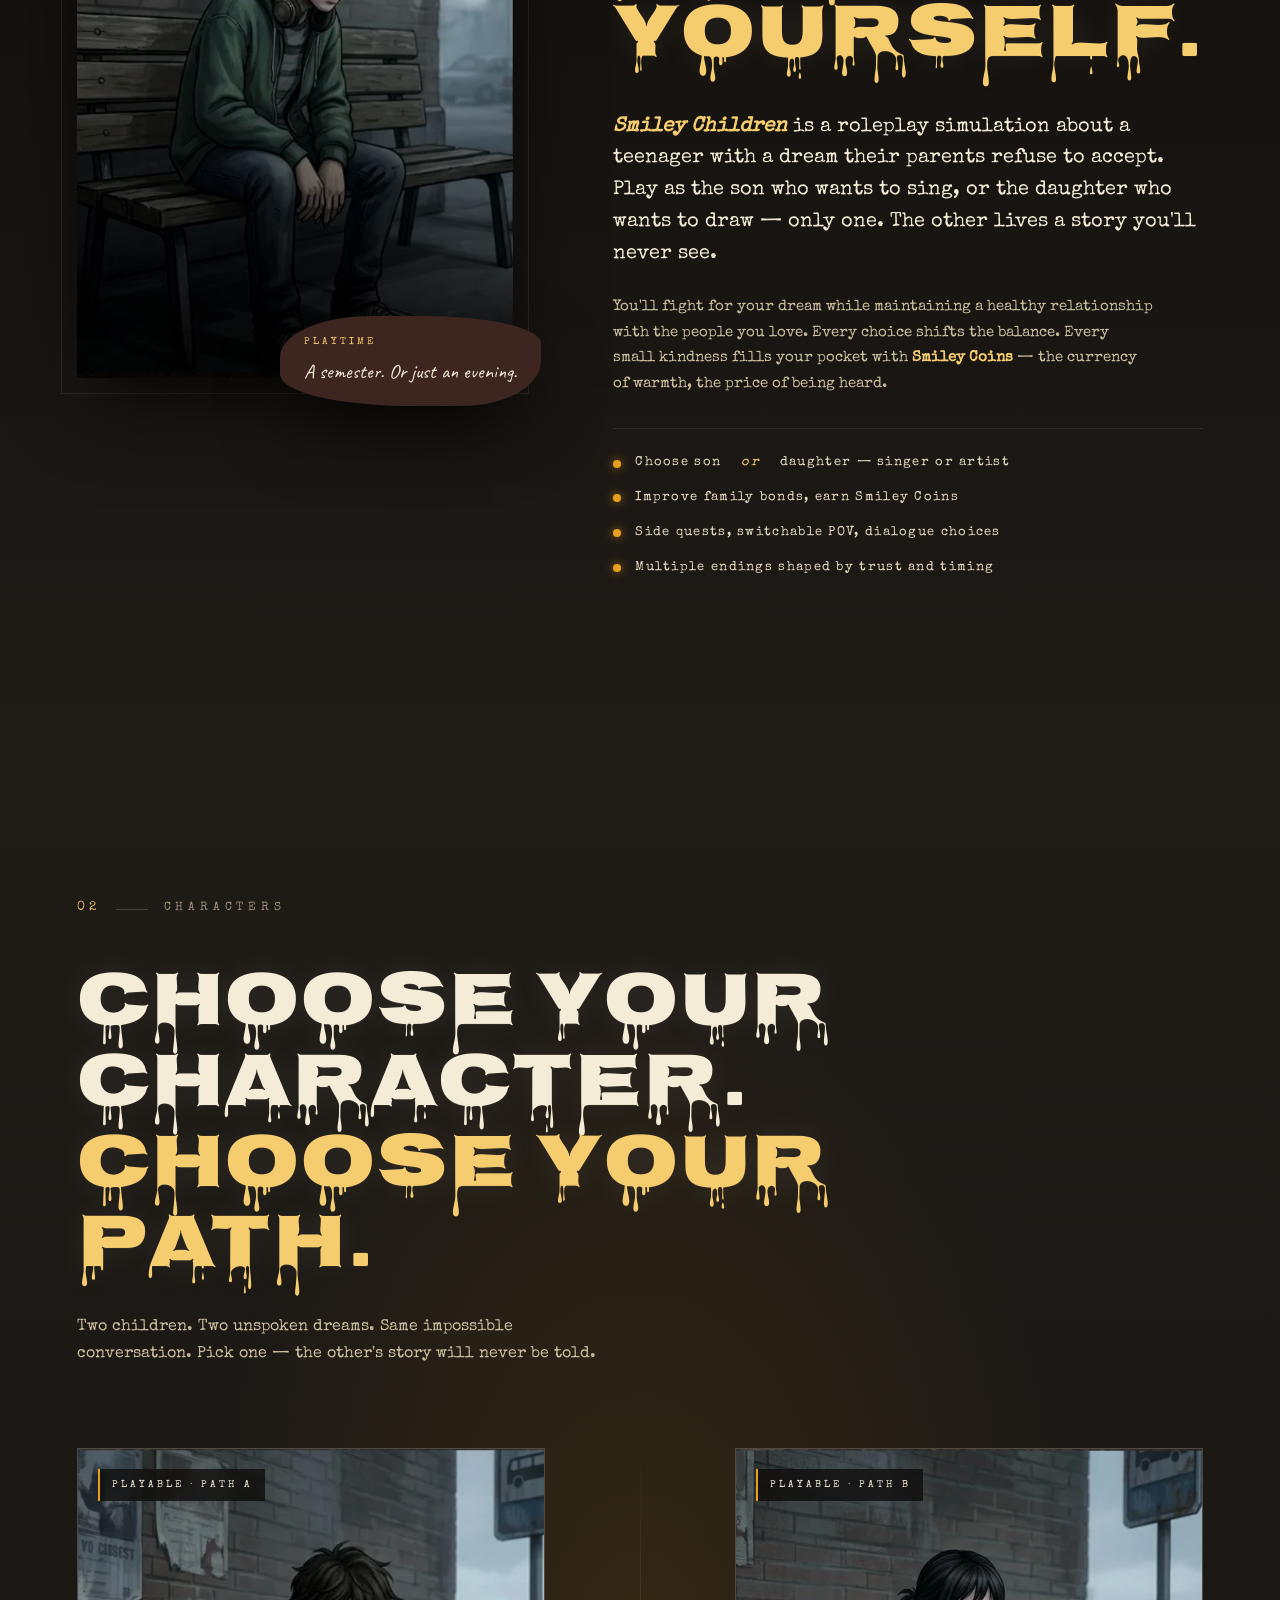
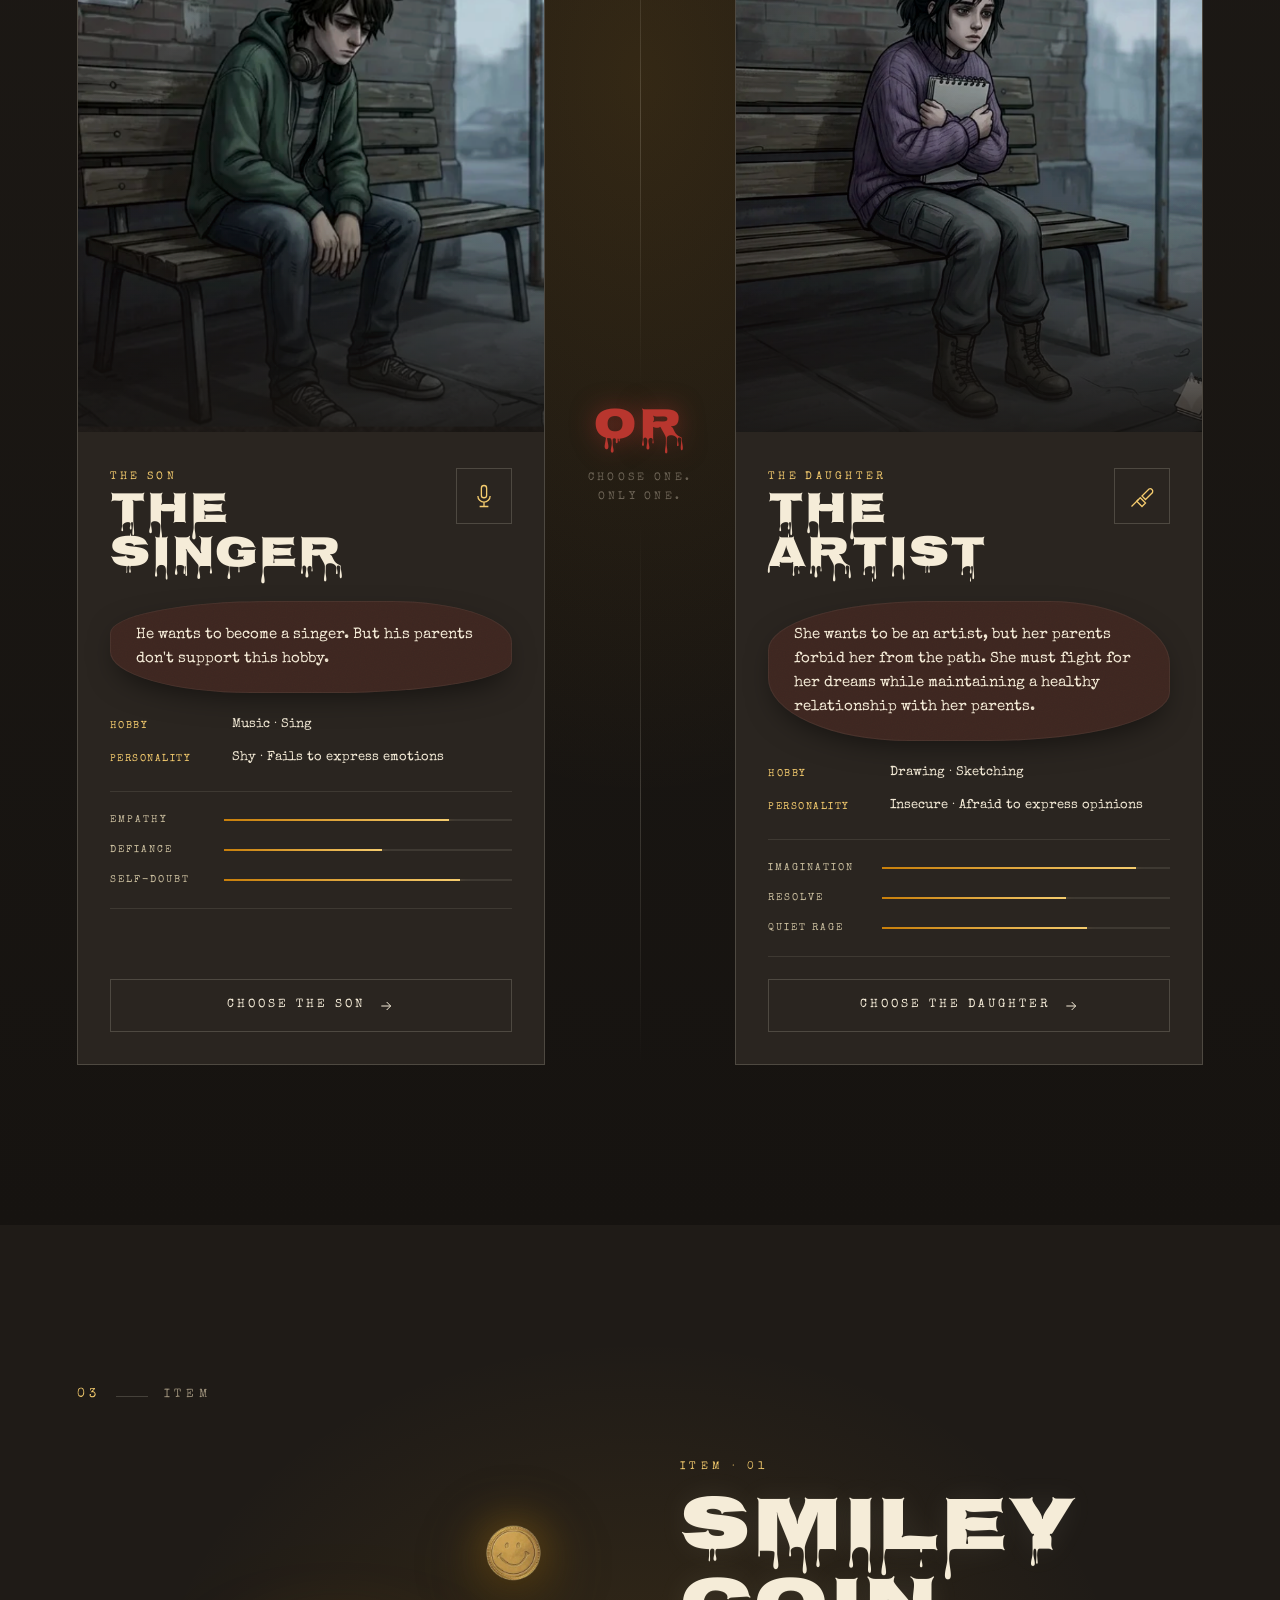
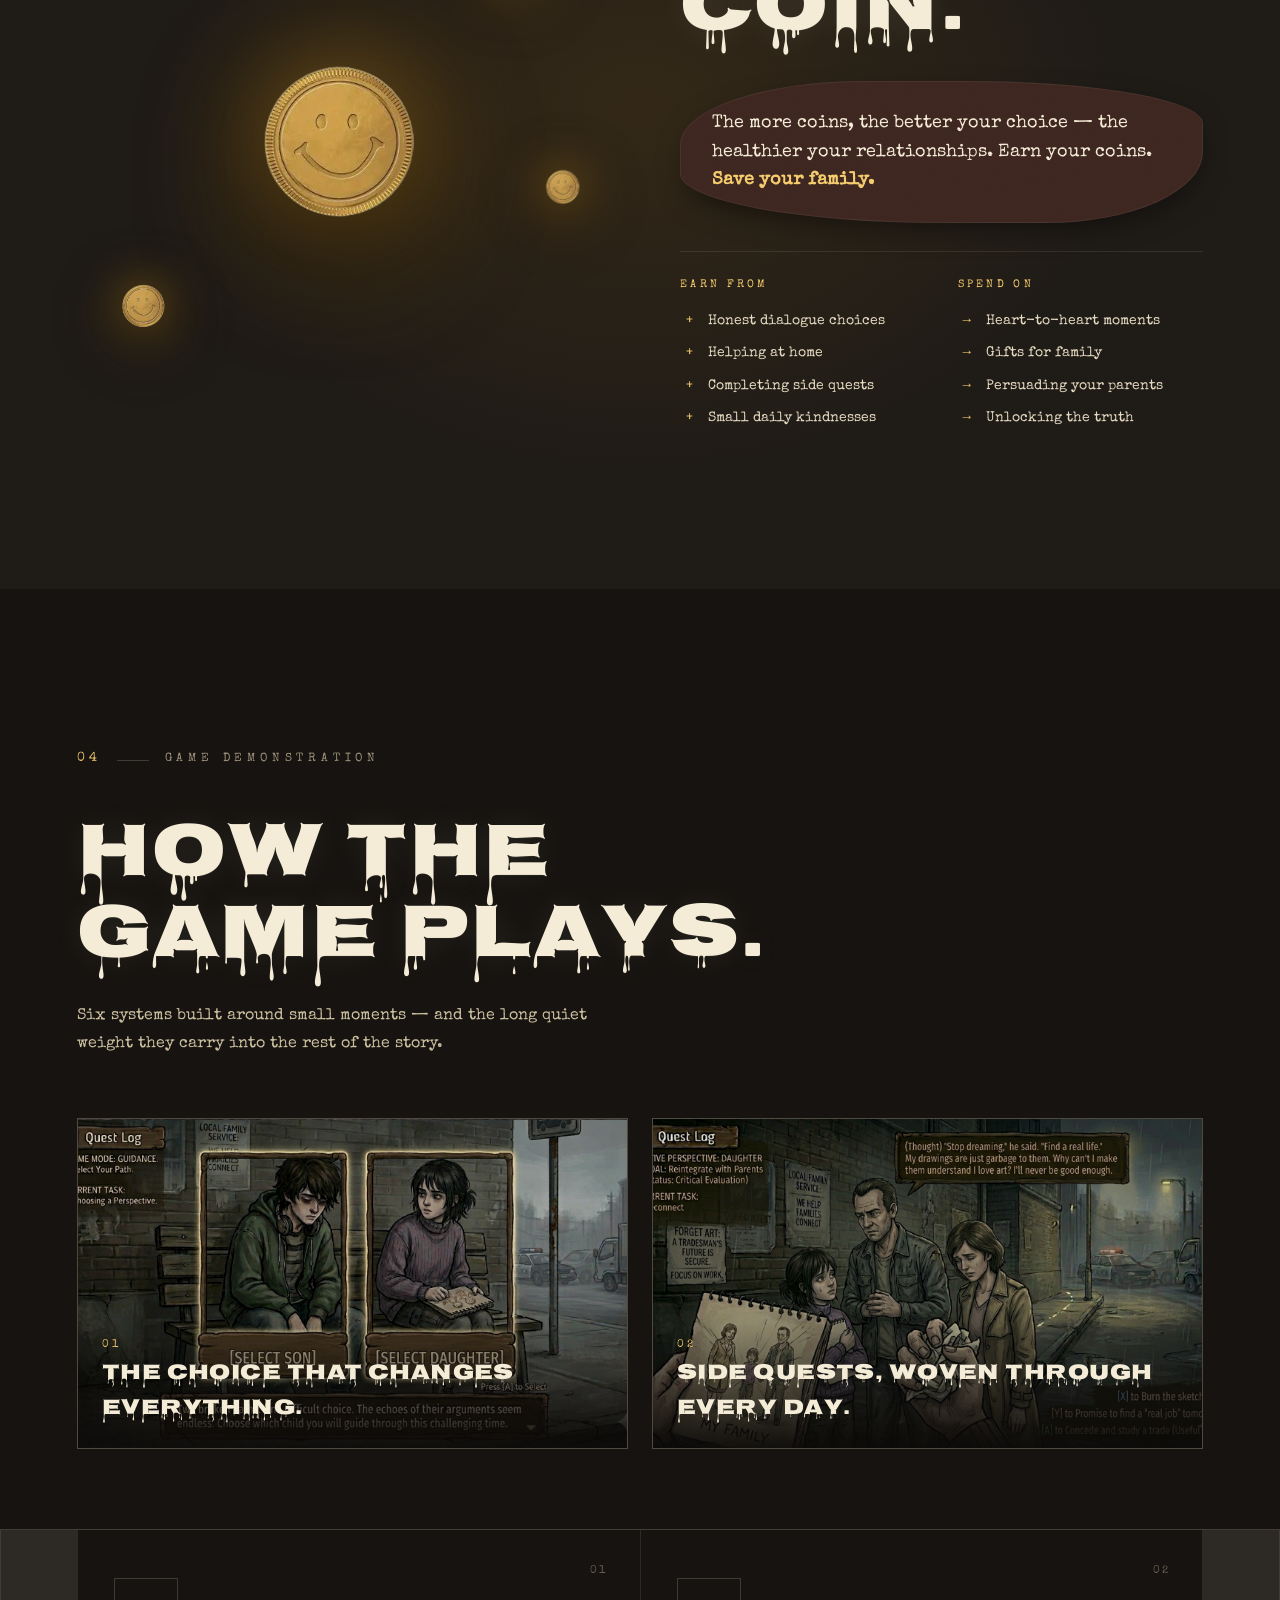
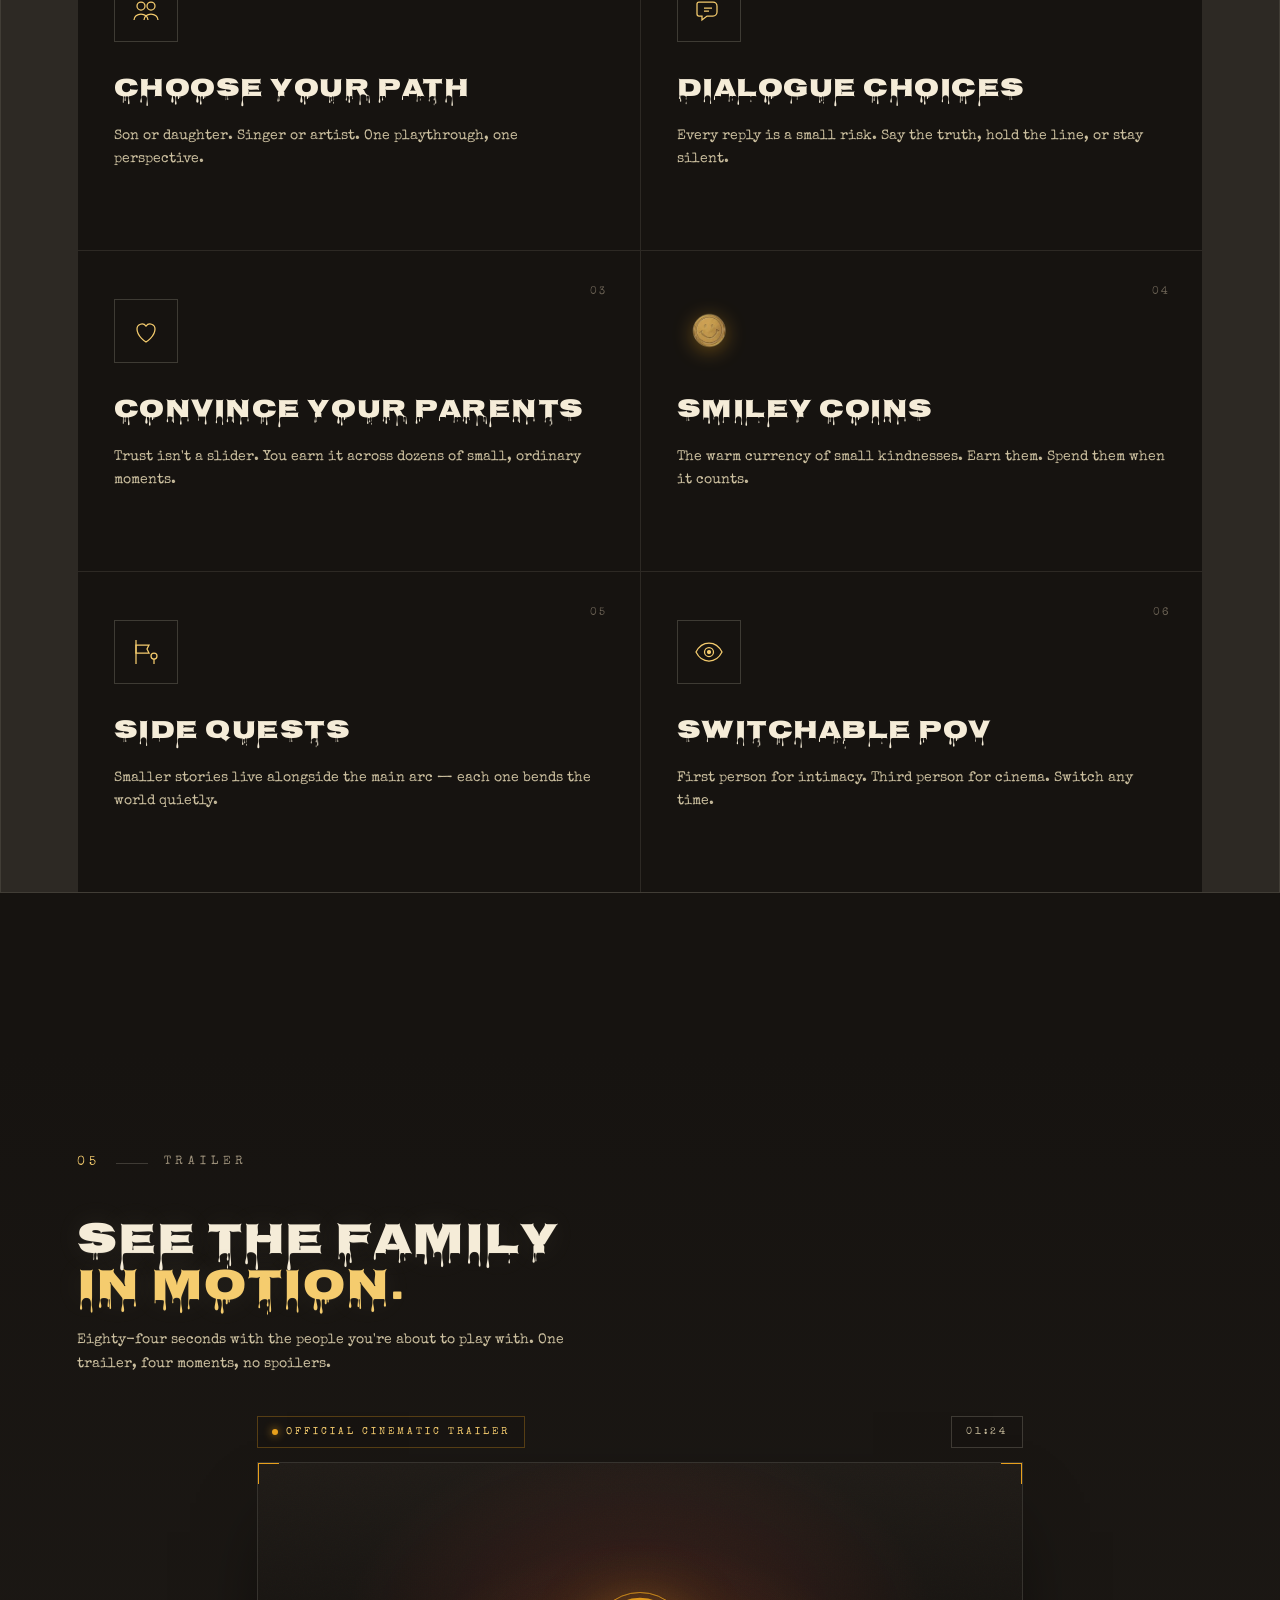
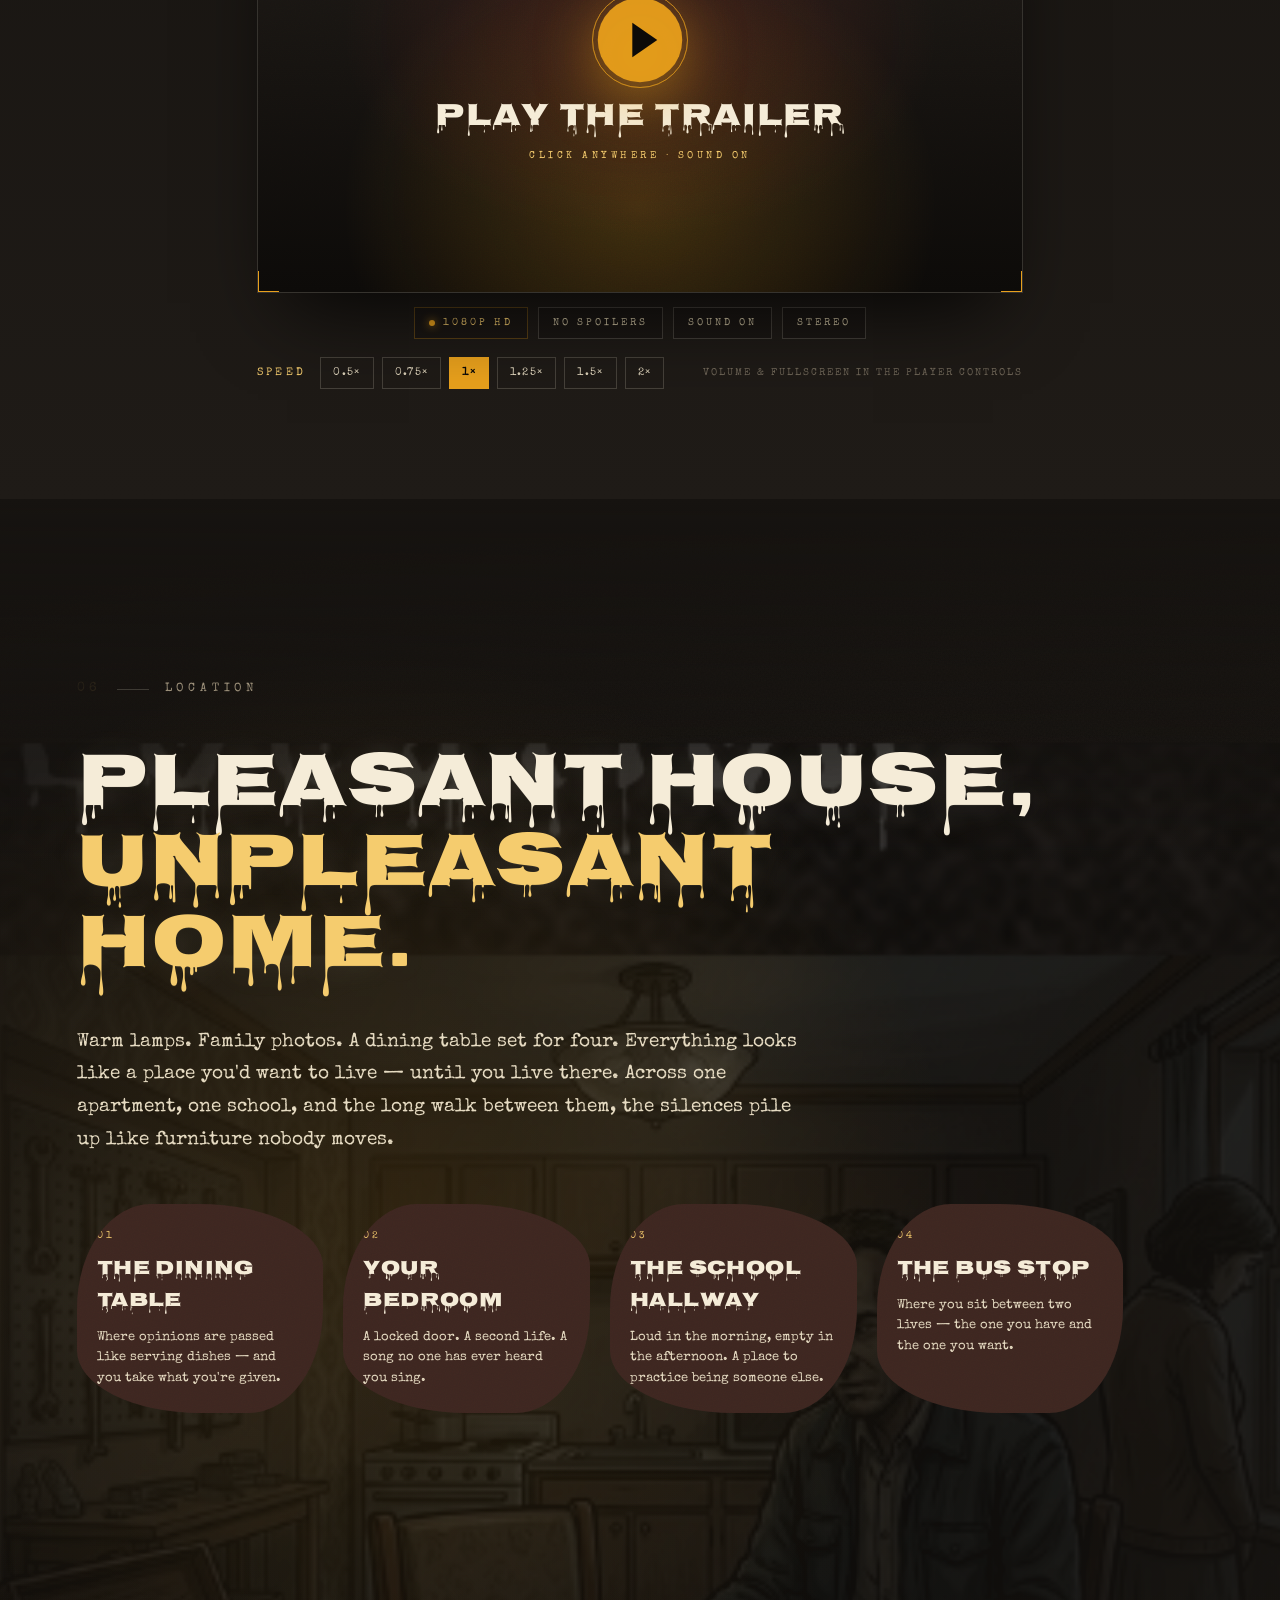
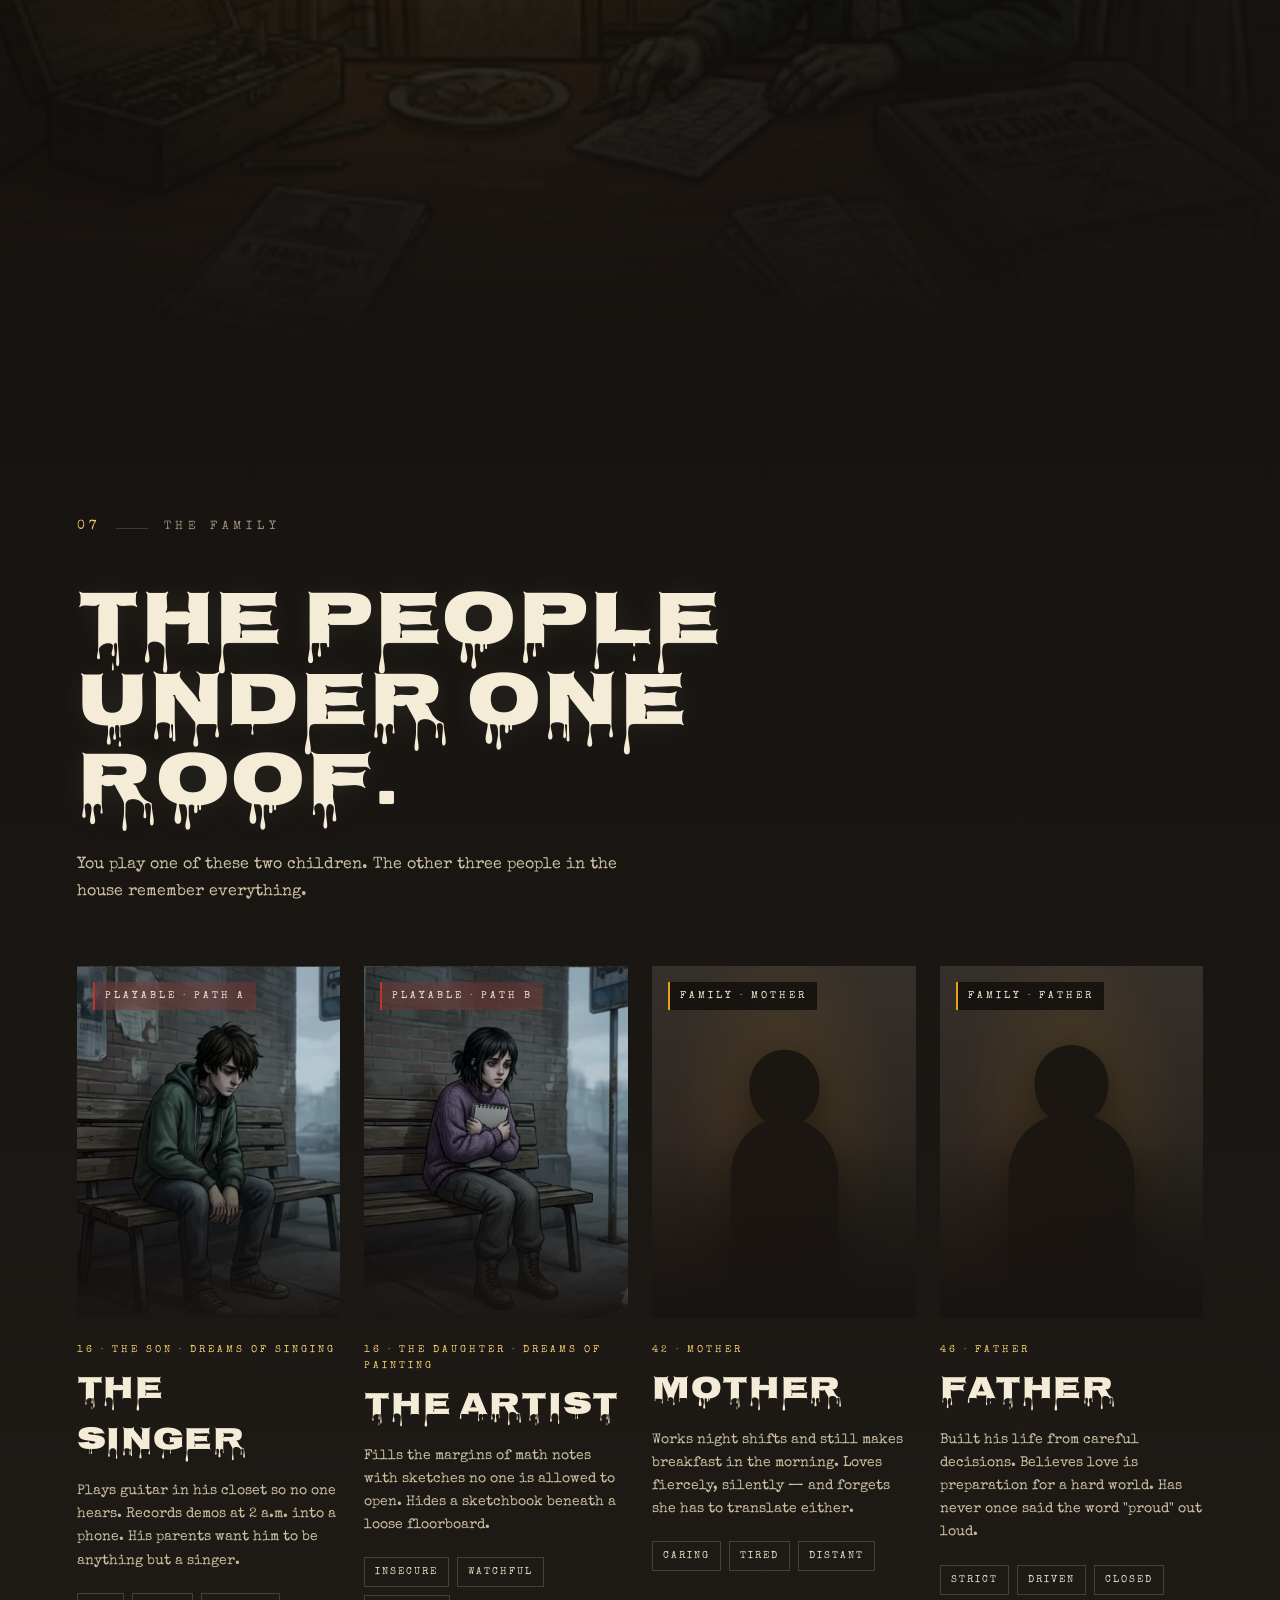
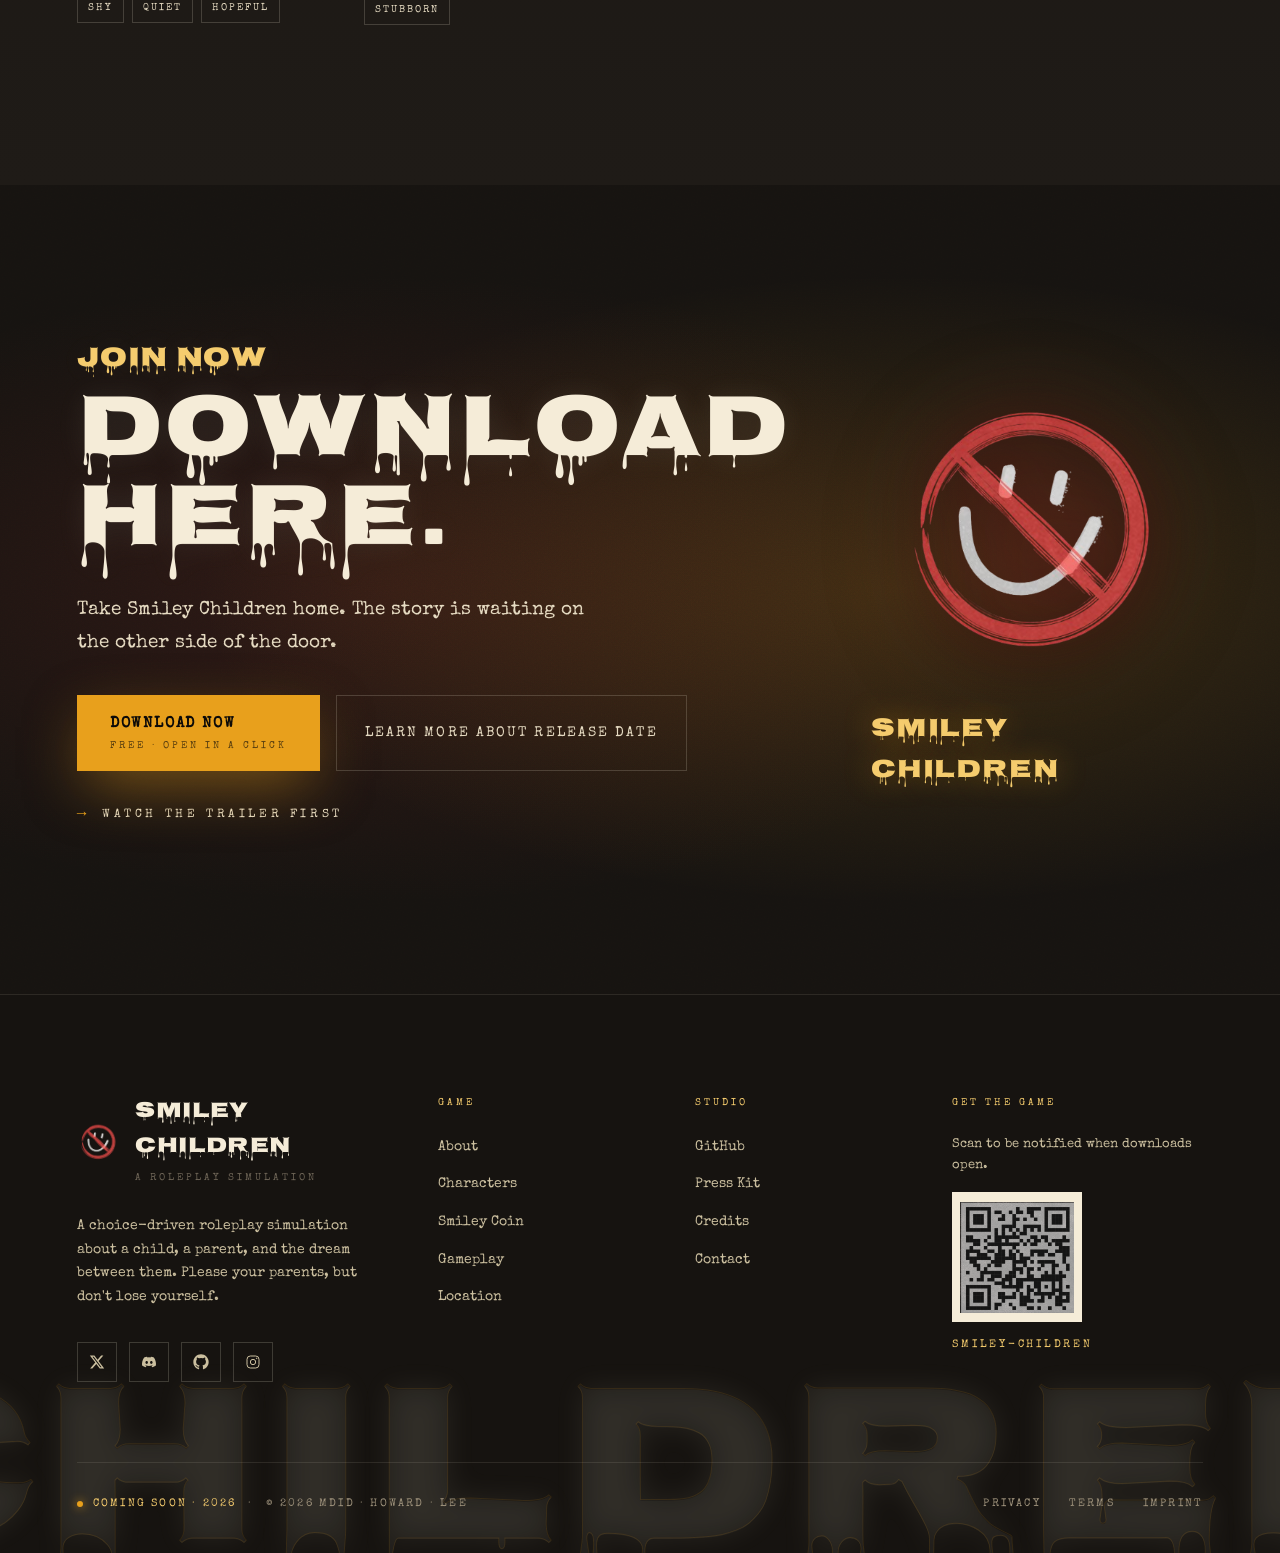
==== commit f061cb39: "fix: open release.html in a new tab from the Learn More button Added target="_blank" rel="noopener" " ====
--- a/index.html
+++ b/index.html
@@ -702,7 +702,7 @@
                         <span class="btn__sub">Free · Open in a click</span>
                         <span class="btn__glow"></span>
                     </a>
-                    <a href="release.html" class="btn btn--ghost" data-cursor="hover">
+                    <a href="release.html" target="_blank" rel="noopener" class="btn btn--ghost" data-cursor="hover">
                         <span>Learn more about release date</span>
                     </a>
                 </div>
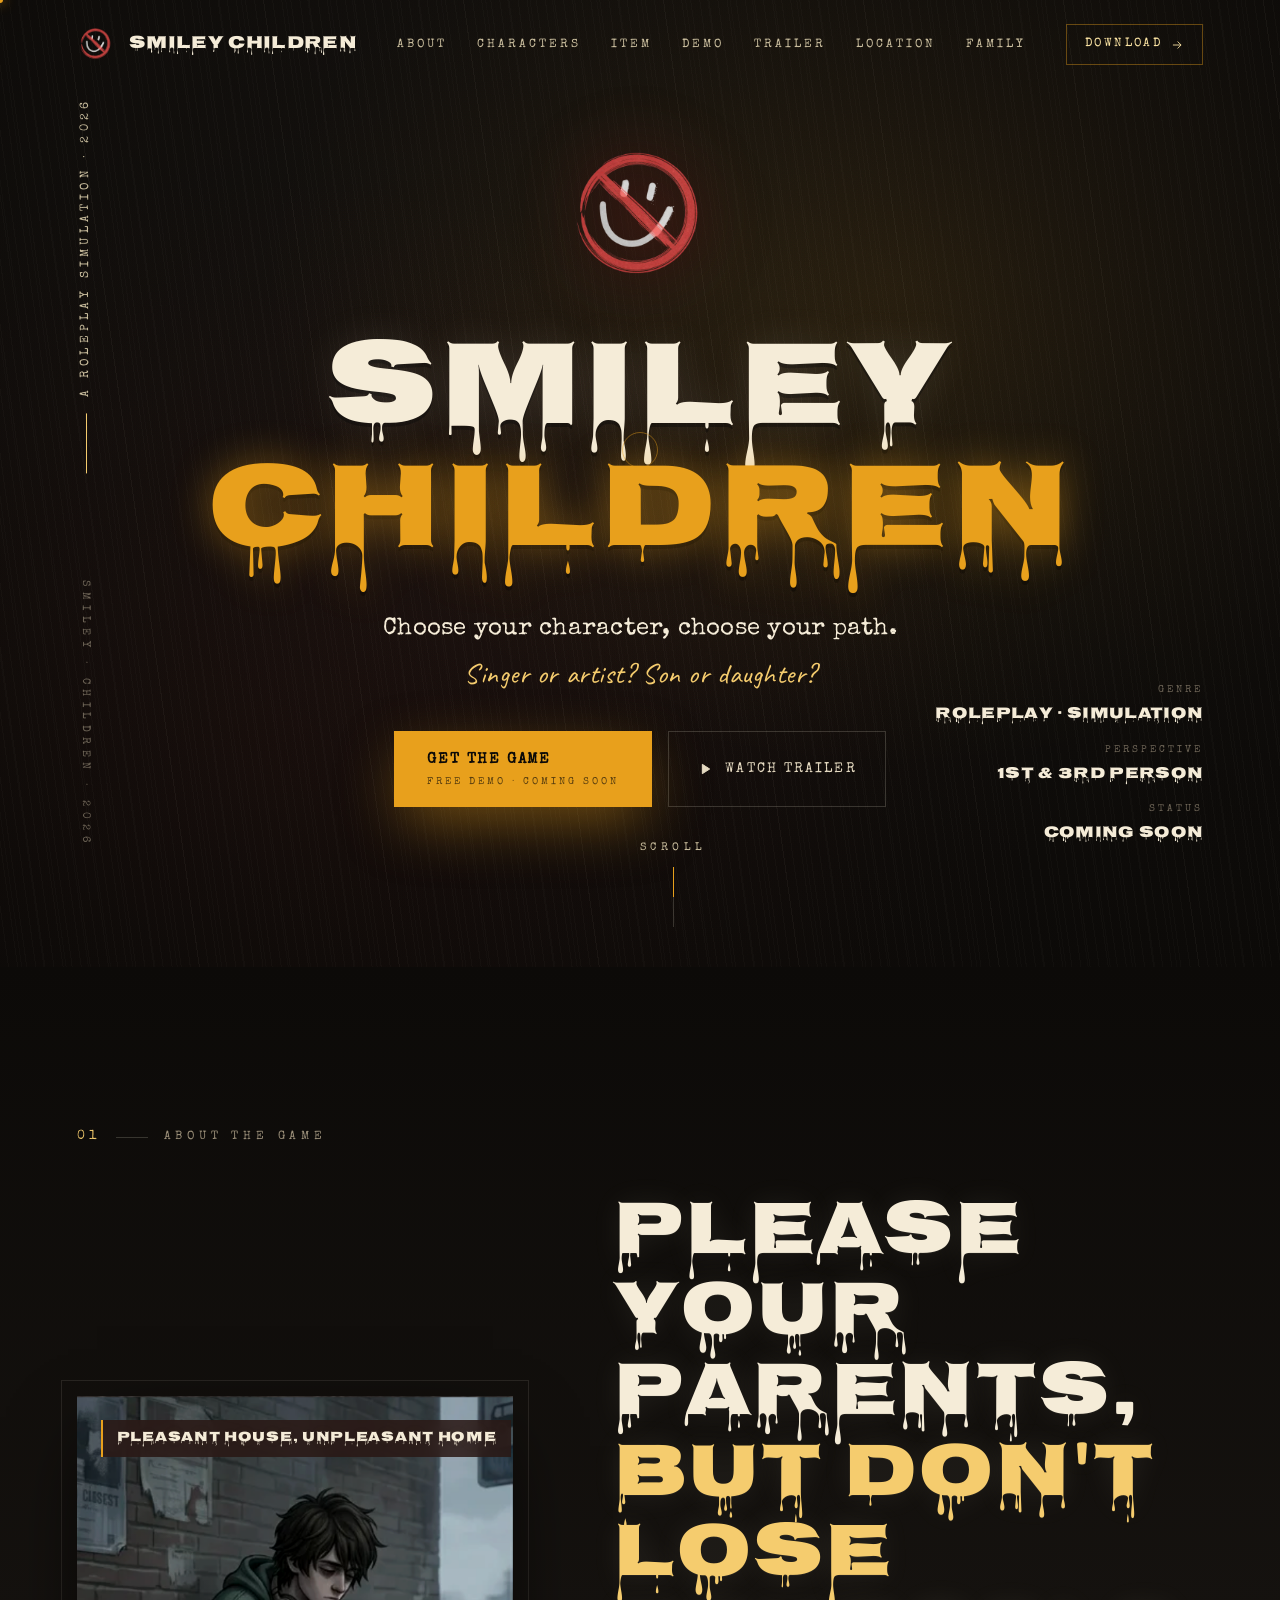
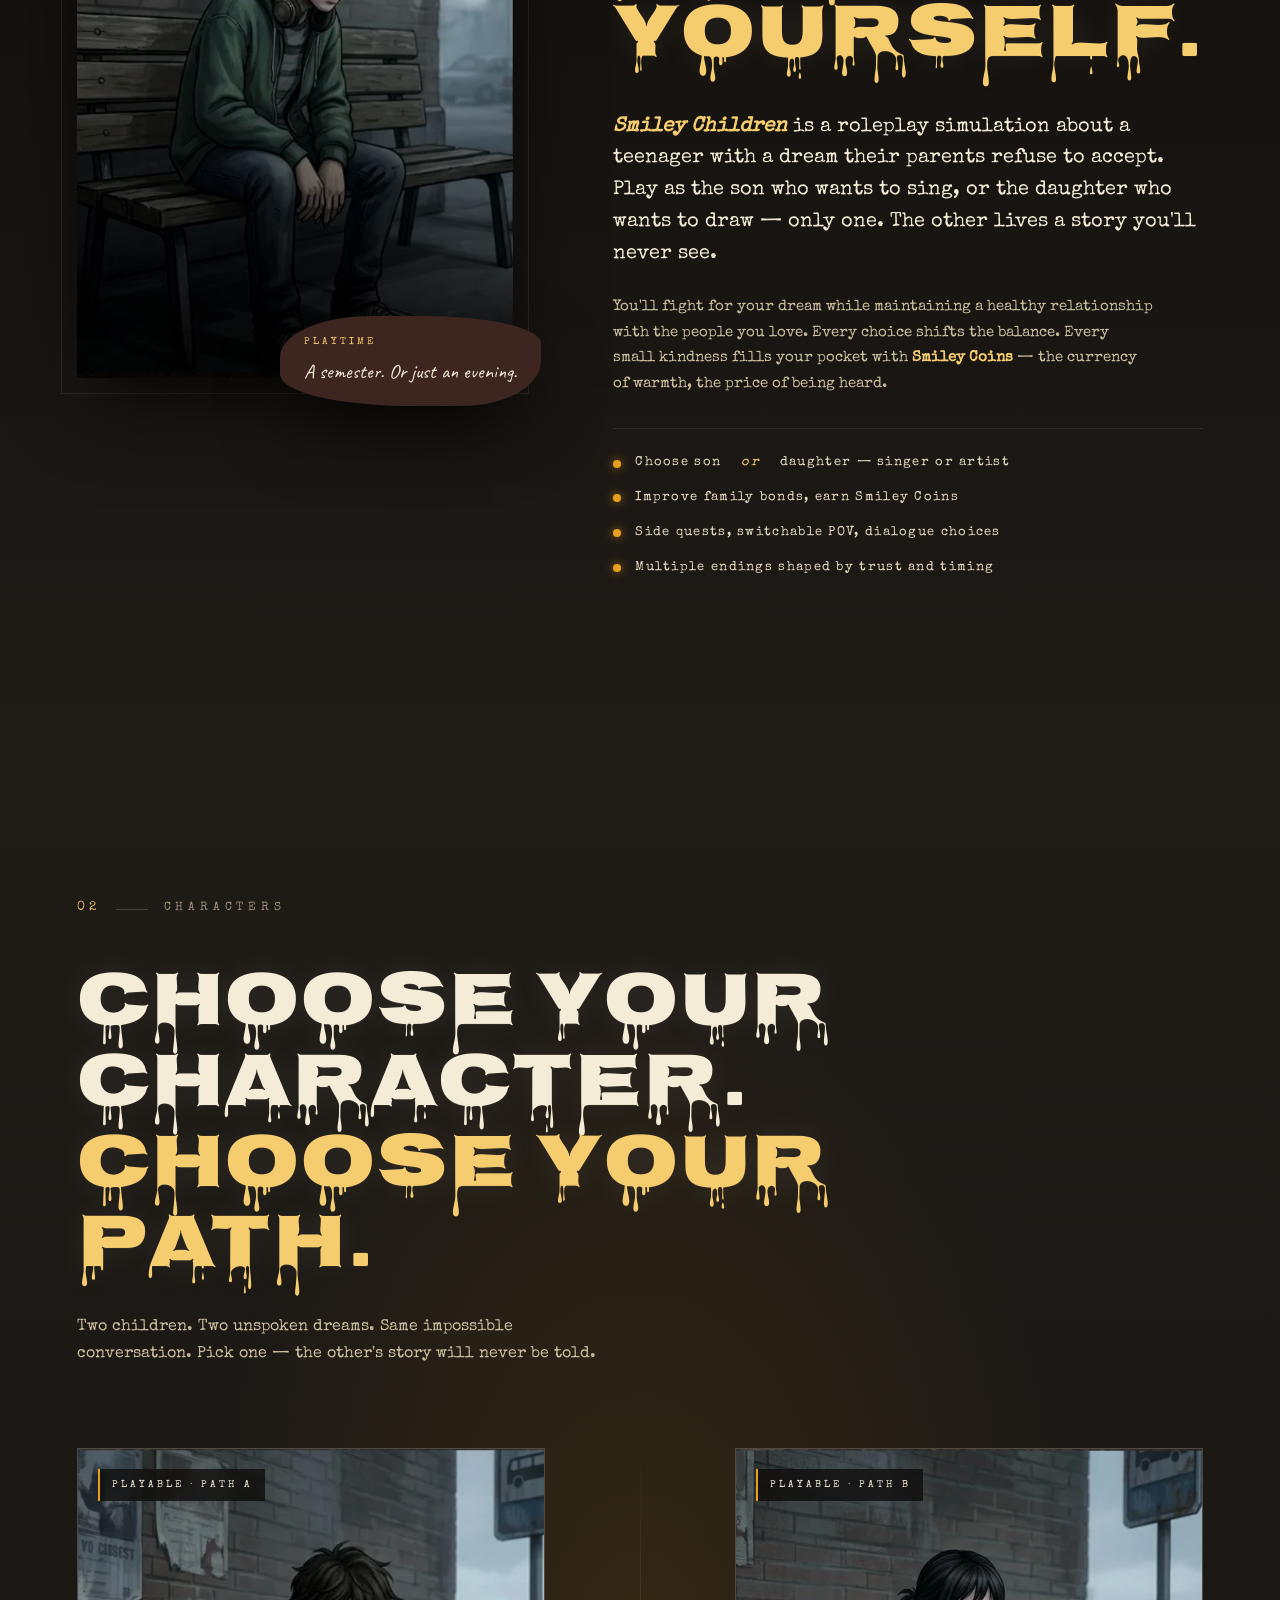
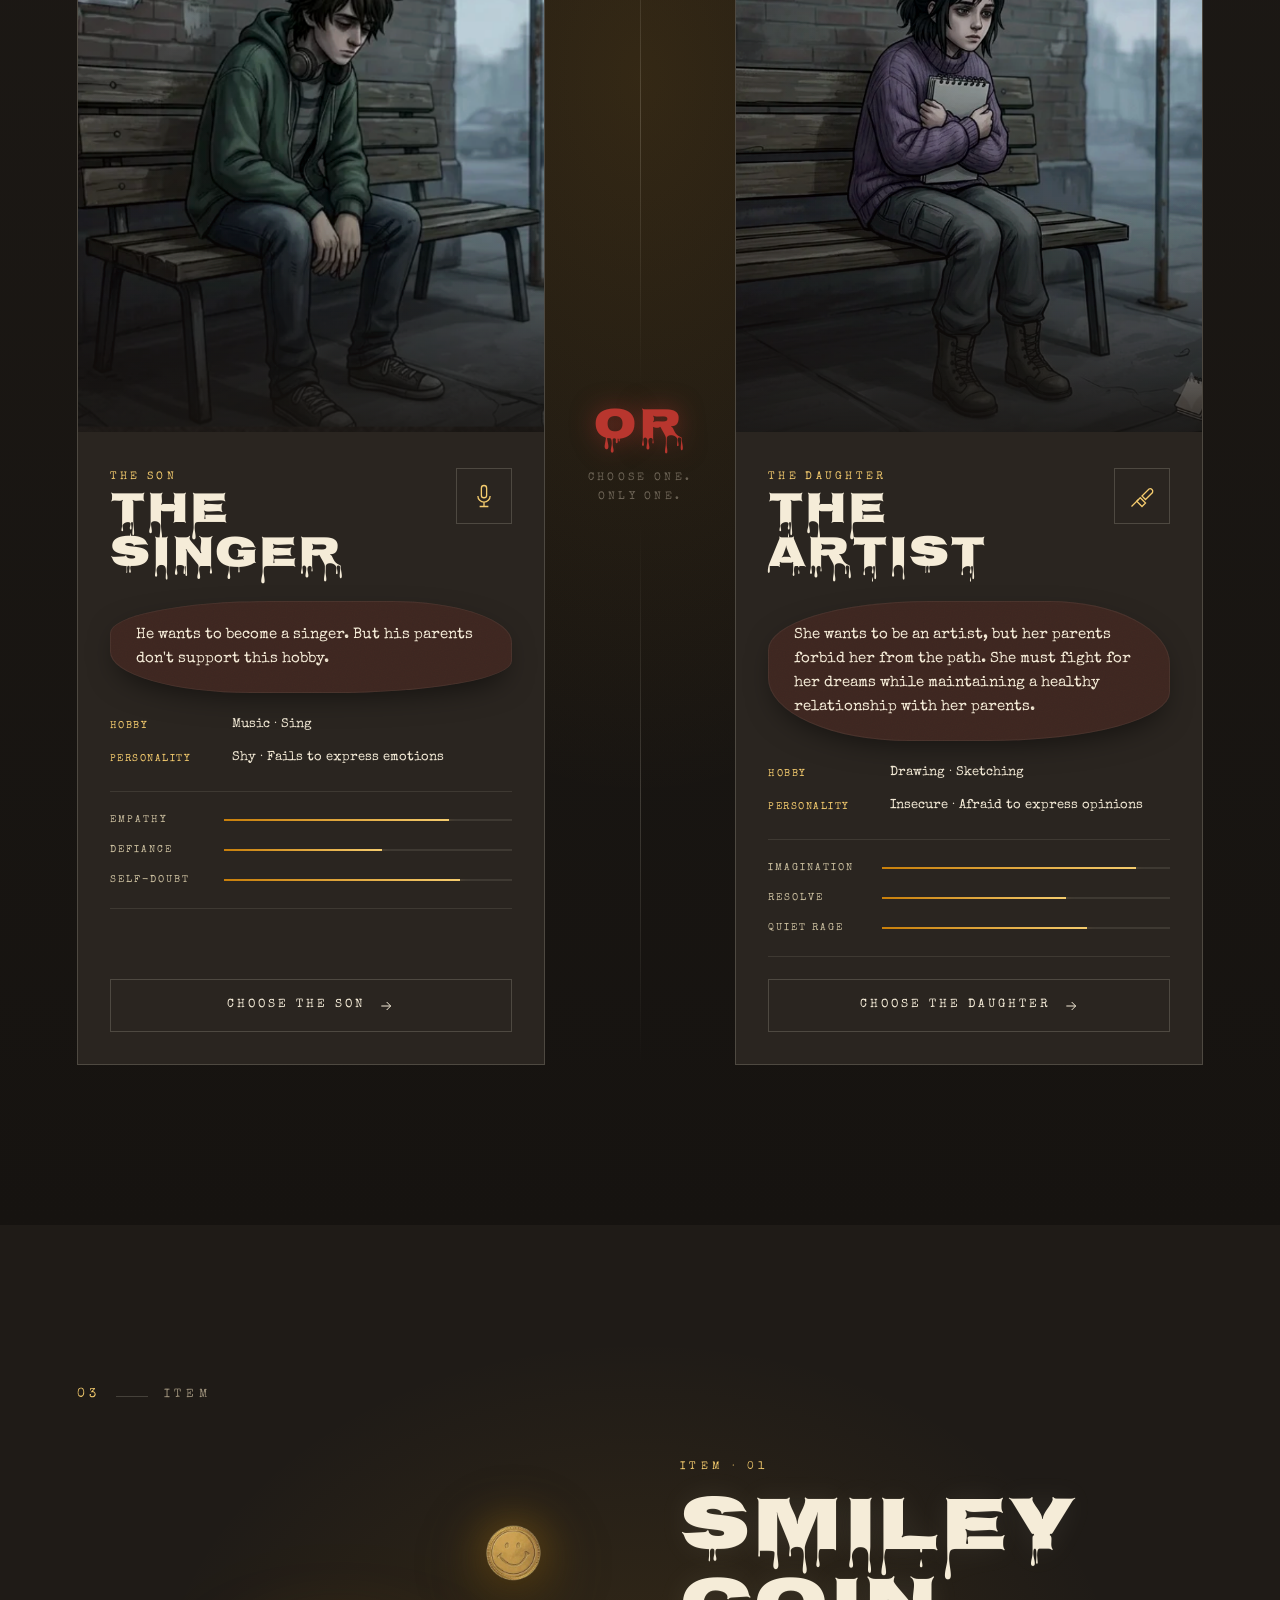
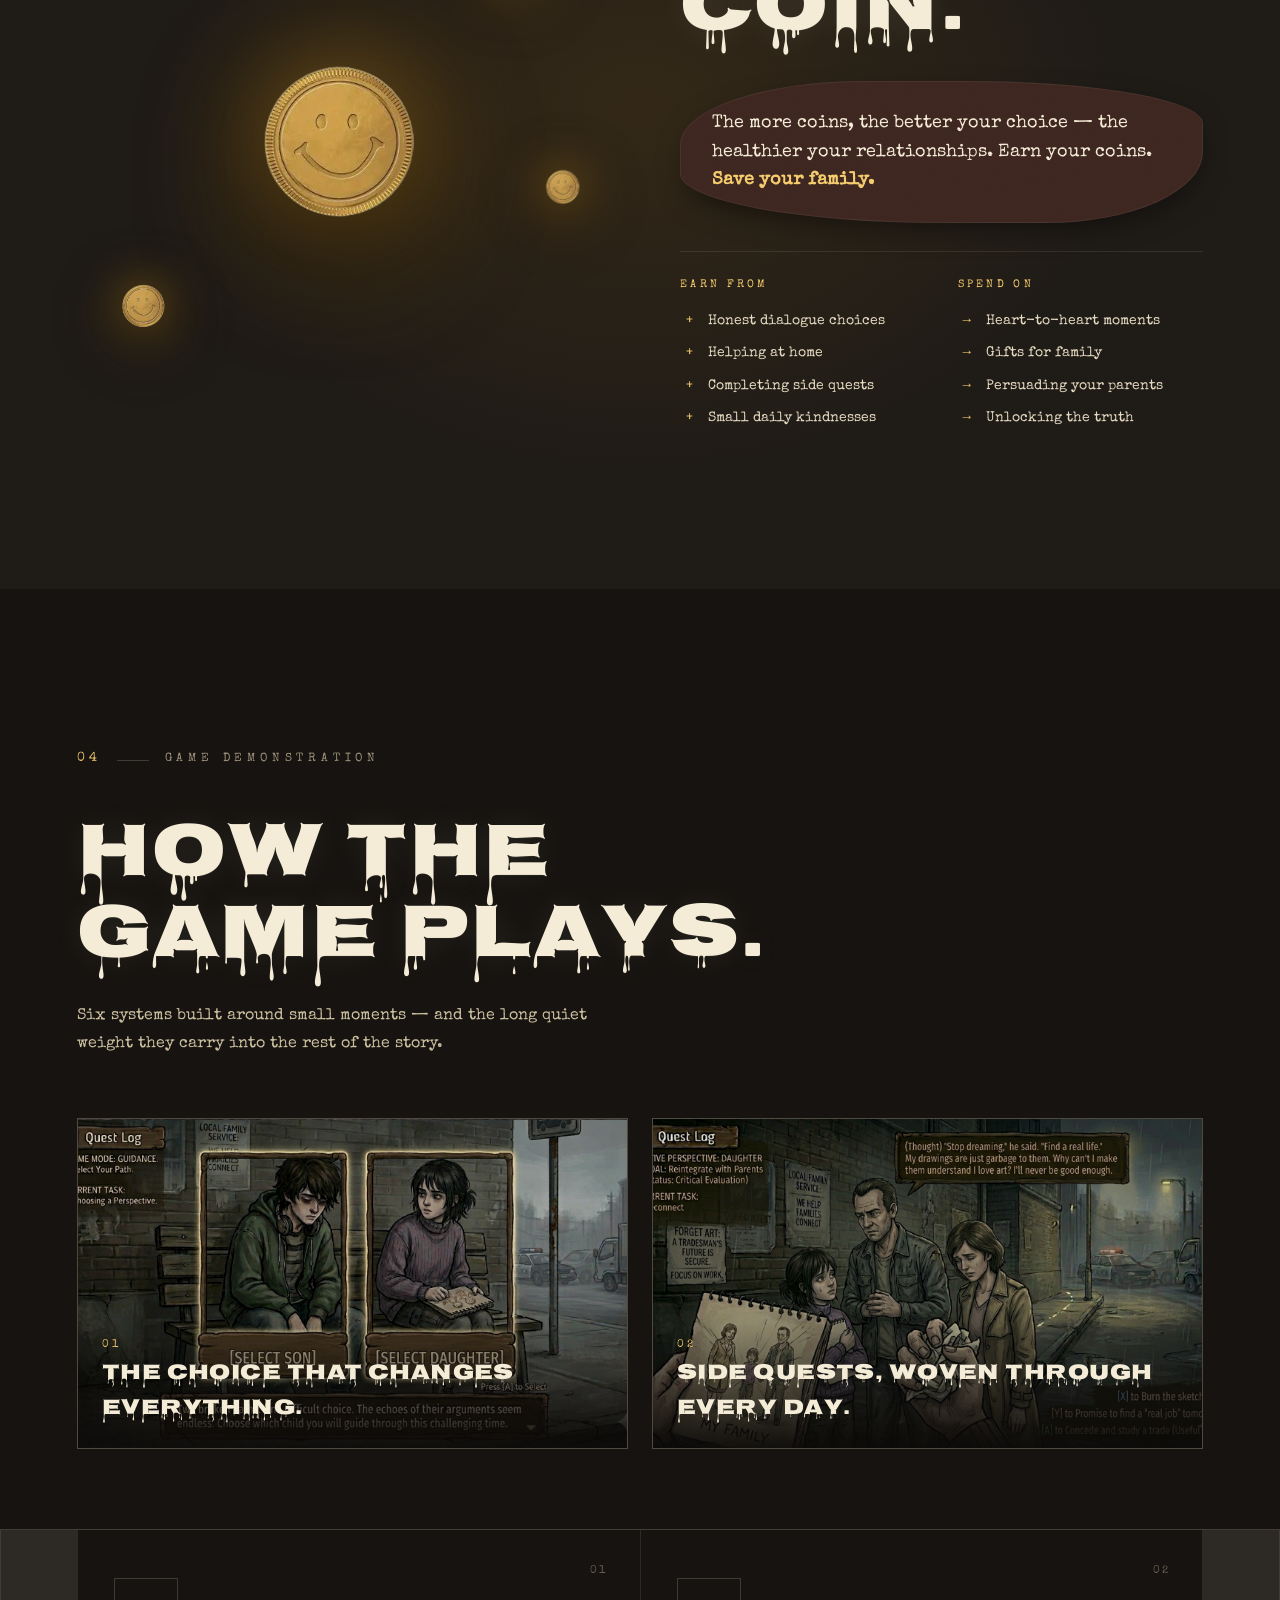
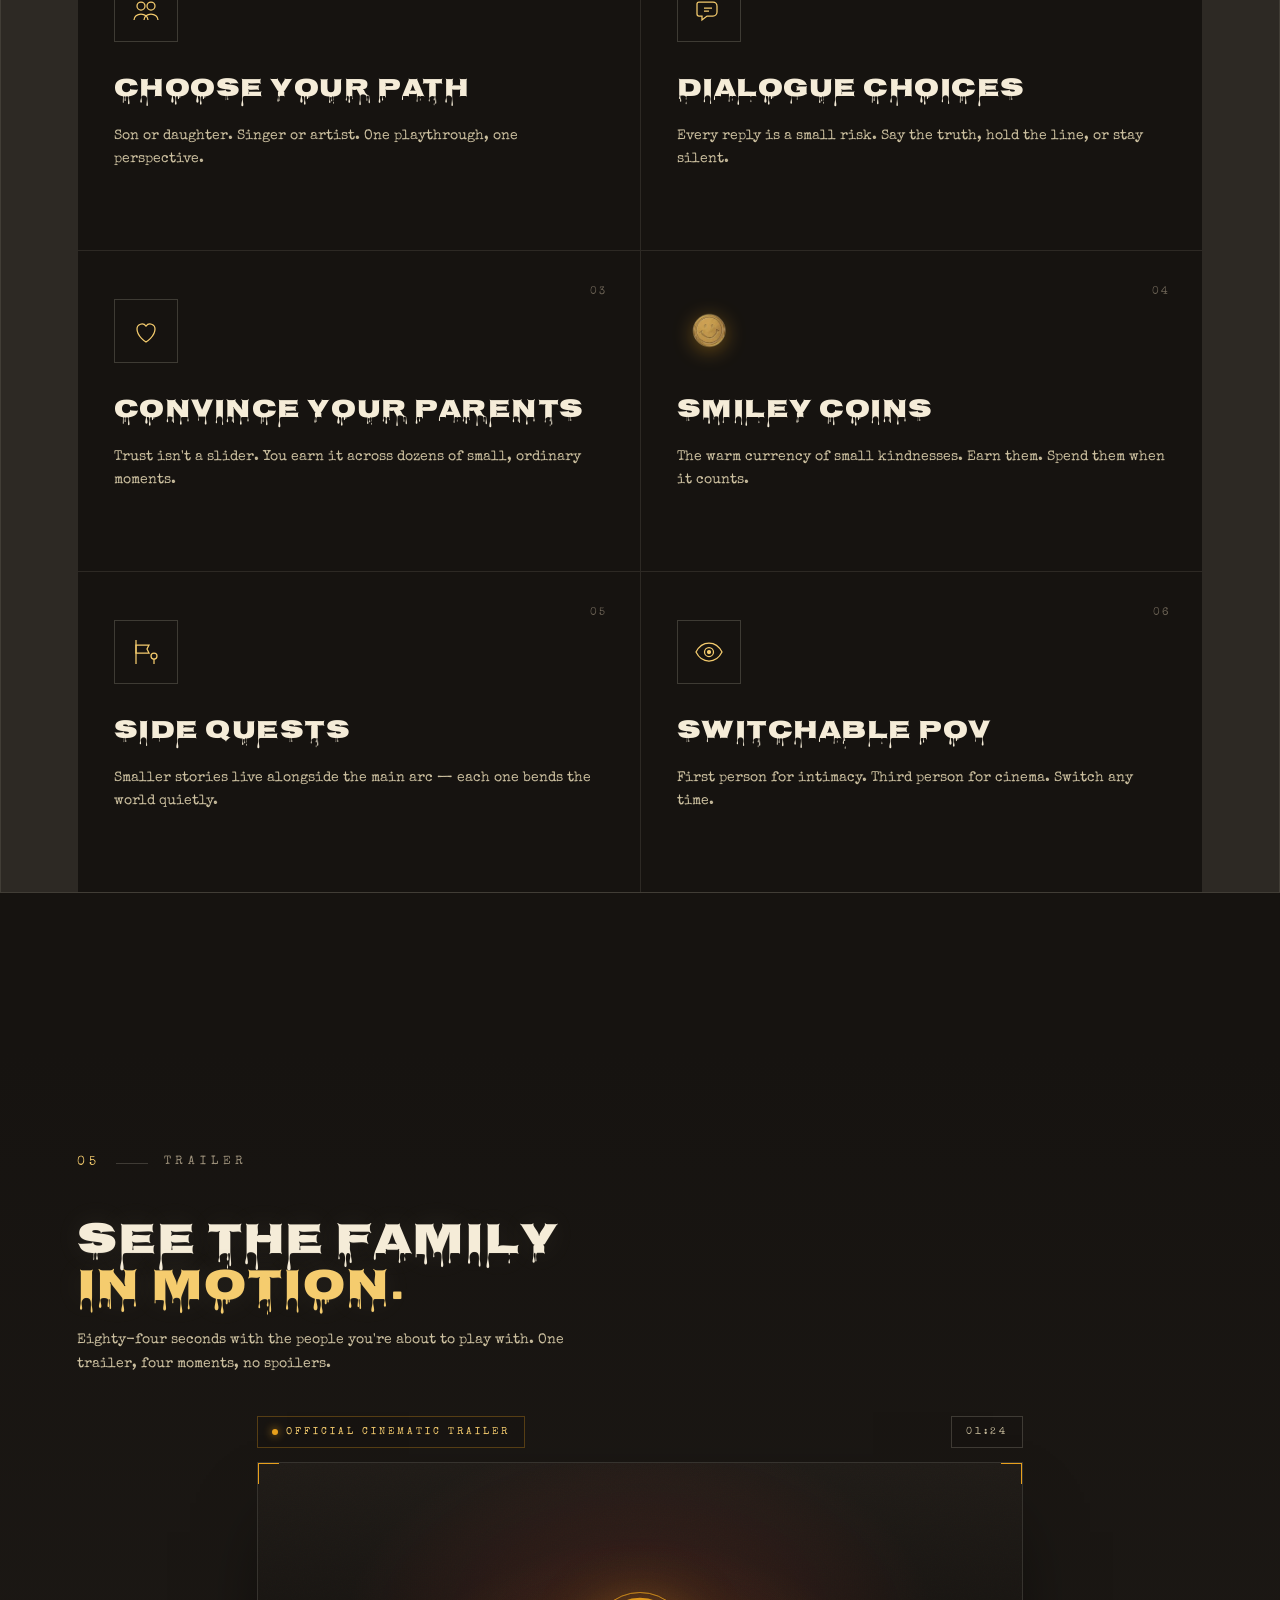
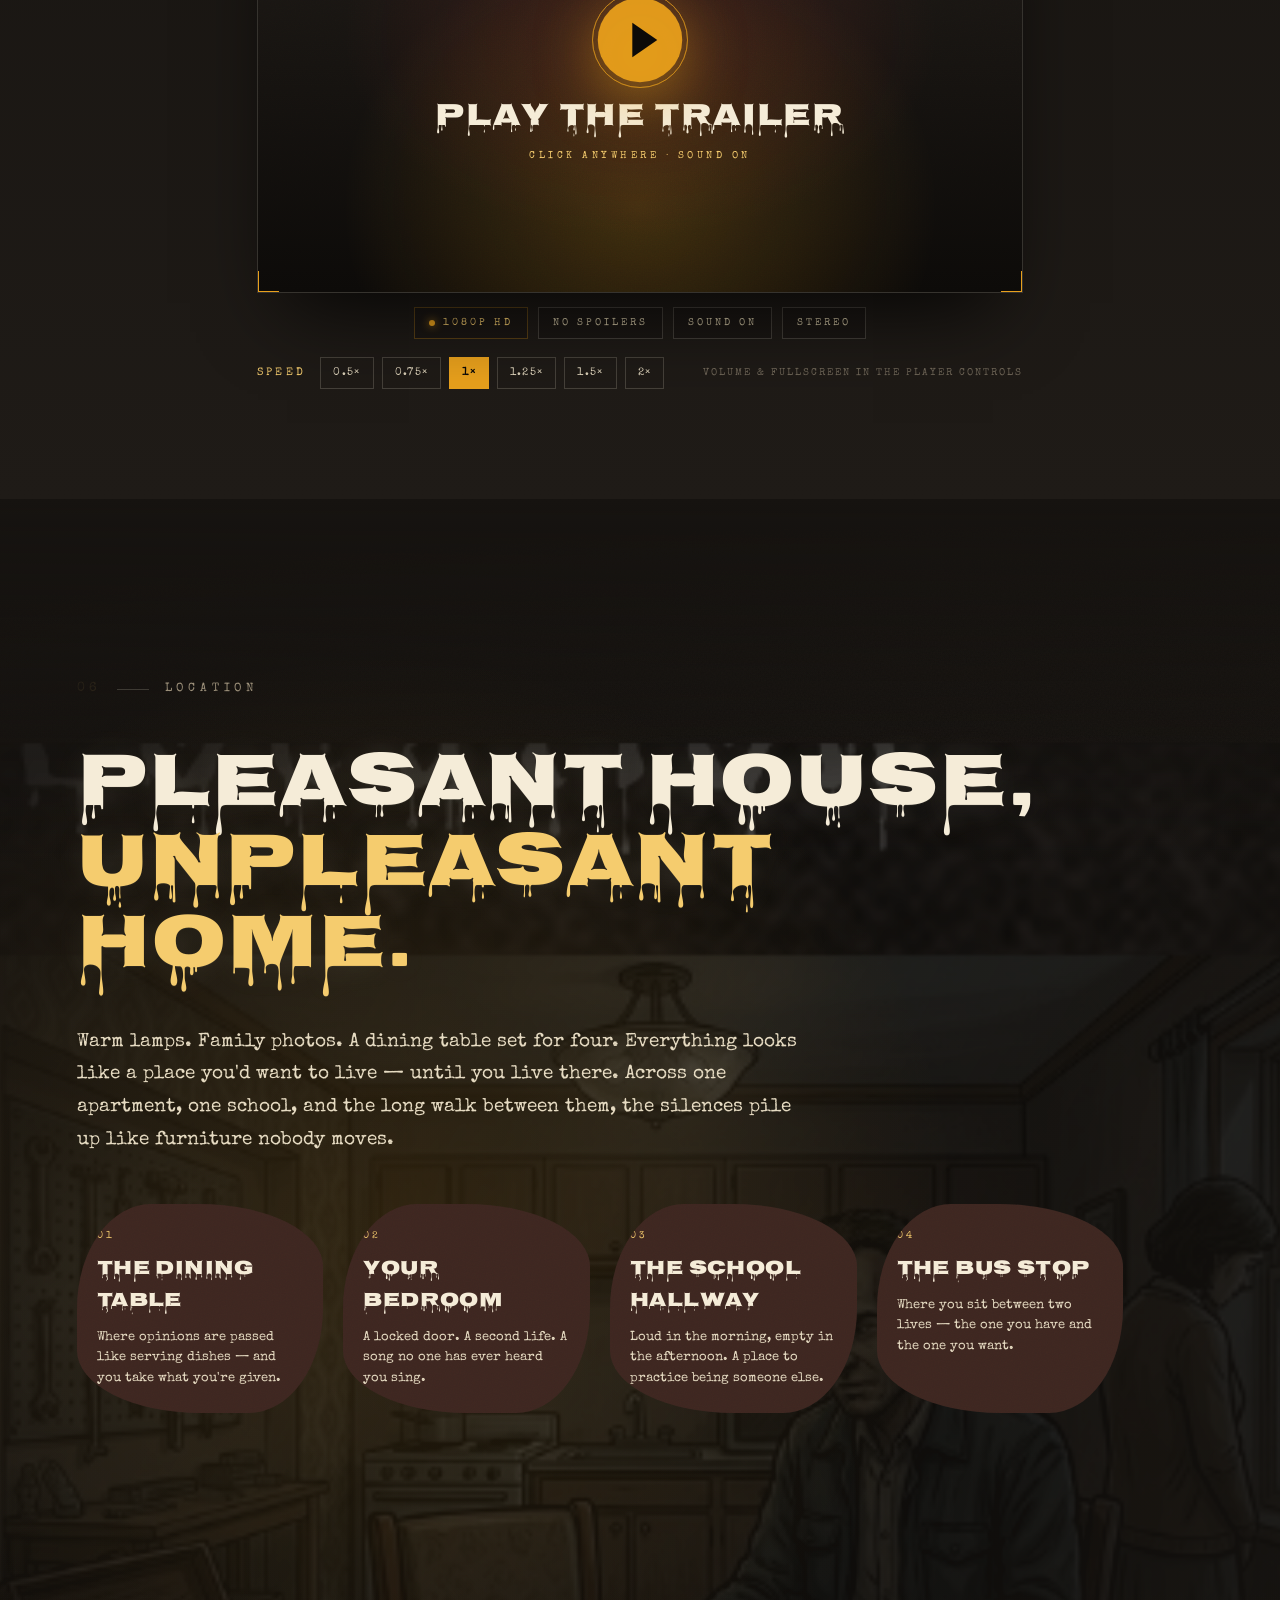
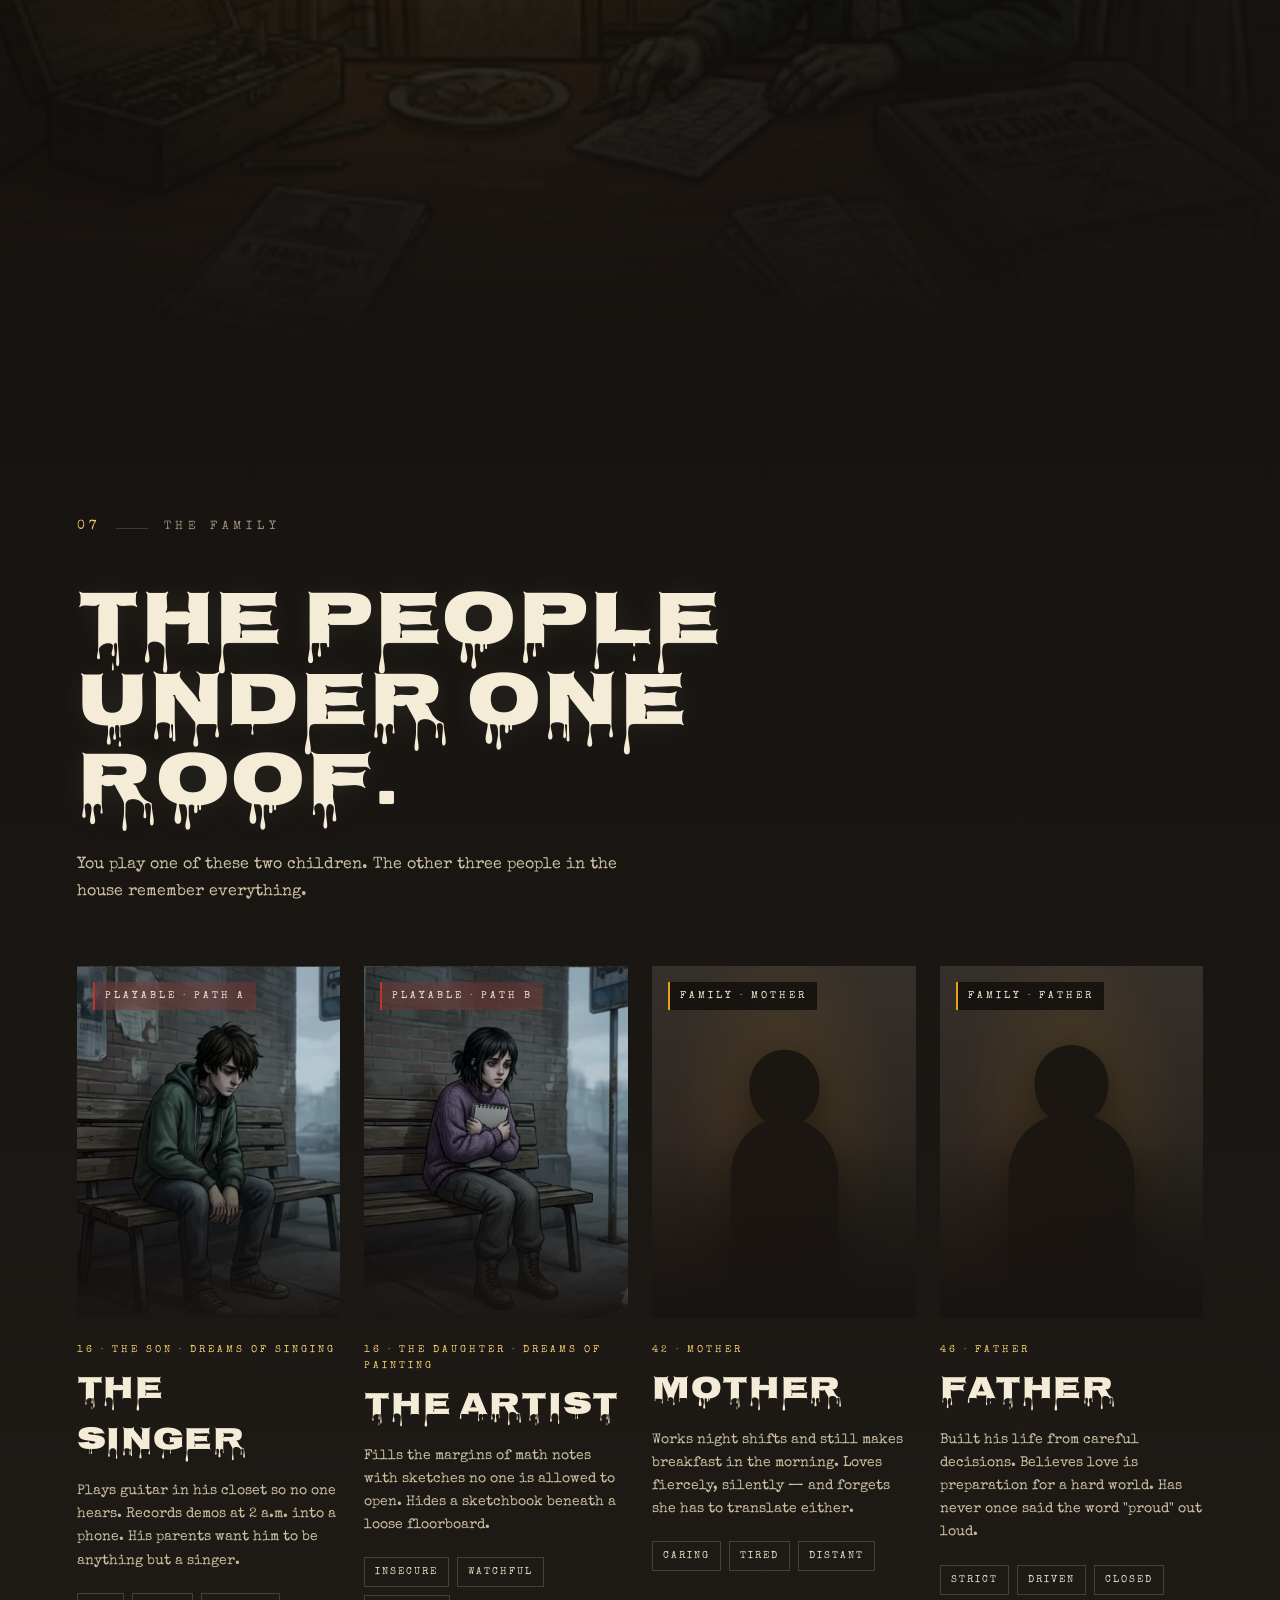
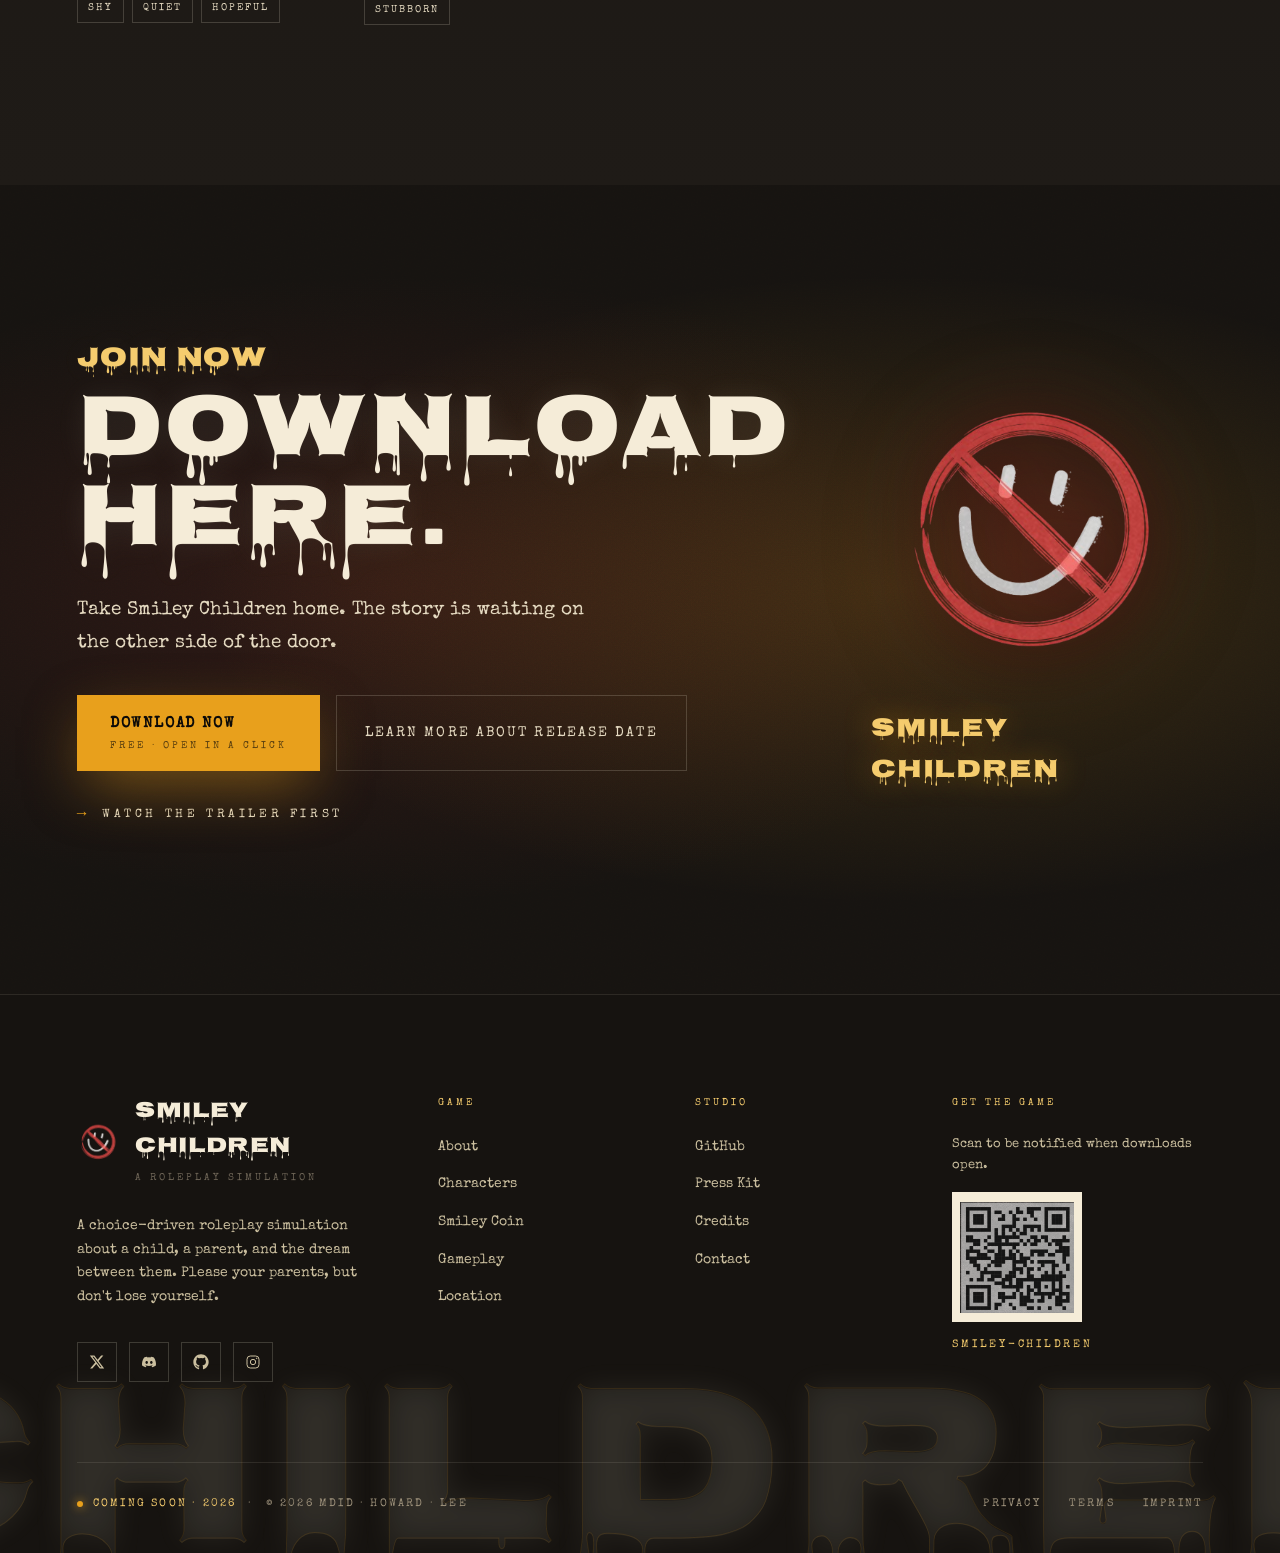
==== commit cf50cafd: "refactor(nav): swap redundant Download nav item for Family The nav menu had a "Download" link at the" ====
--- a/index.html
+++ b/index.html
@@ -70,7 +70,7 @@
             <li><a href="#demo" data-cursor="hover">Demo</a></li>
             <li><a href="#trailer-promo" data-cursor="hover">Trailer</a></li>
             <li><a href="#location" data-cursor="hover">Location</a></li>
-            <li><a href="#download" data-cursor="hover">Download</a></li>
+            <li><a href="#cast" data-cursor="hover">Family</a></li>
         </ul>
         <a href="download.html" target="_blank" rel="noopener" class="nav__cta" data-cursor="hover">
             <span>Download</span>
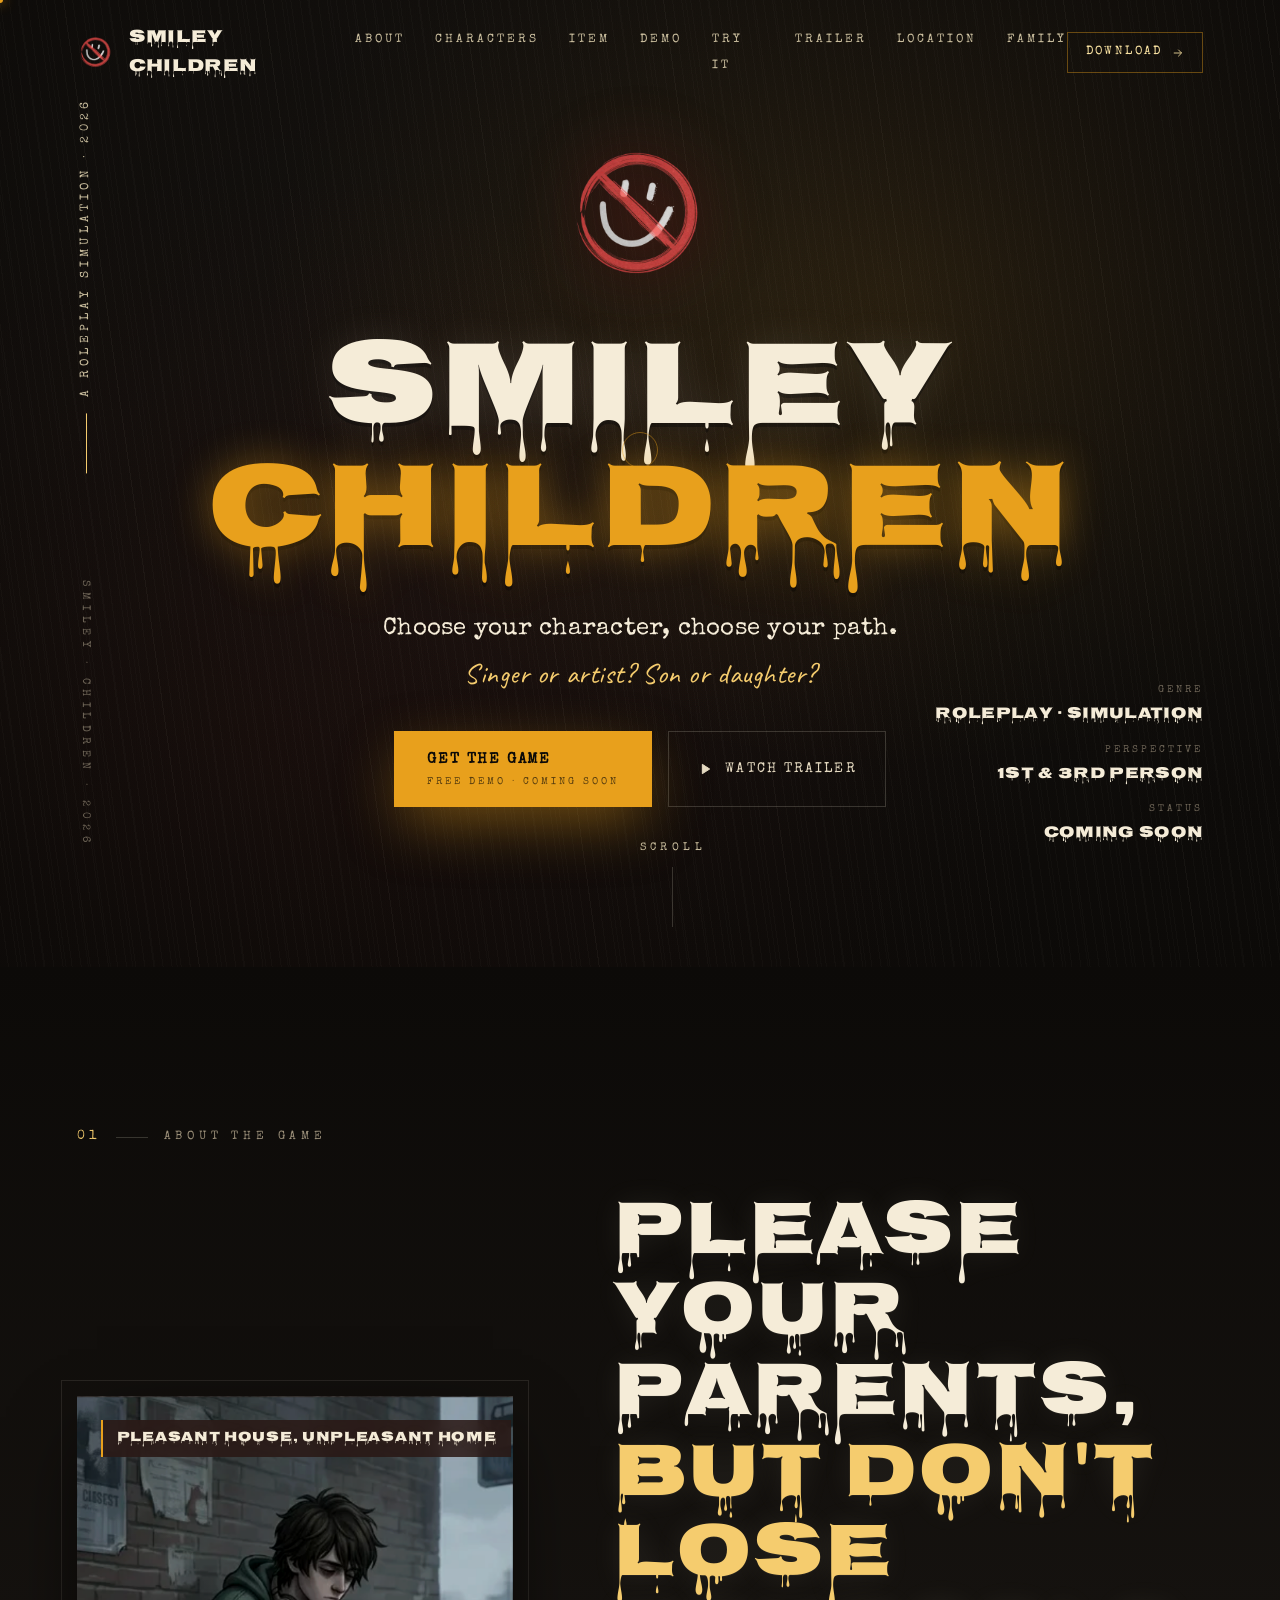
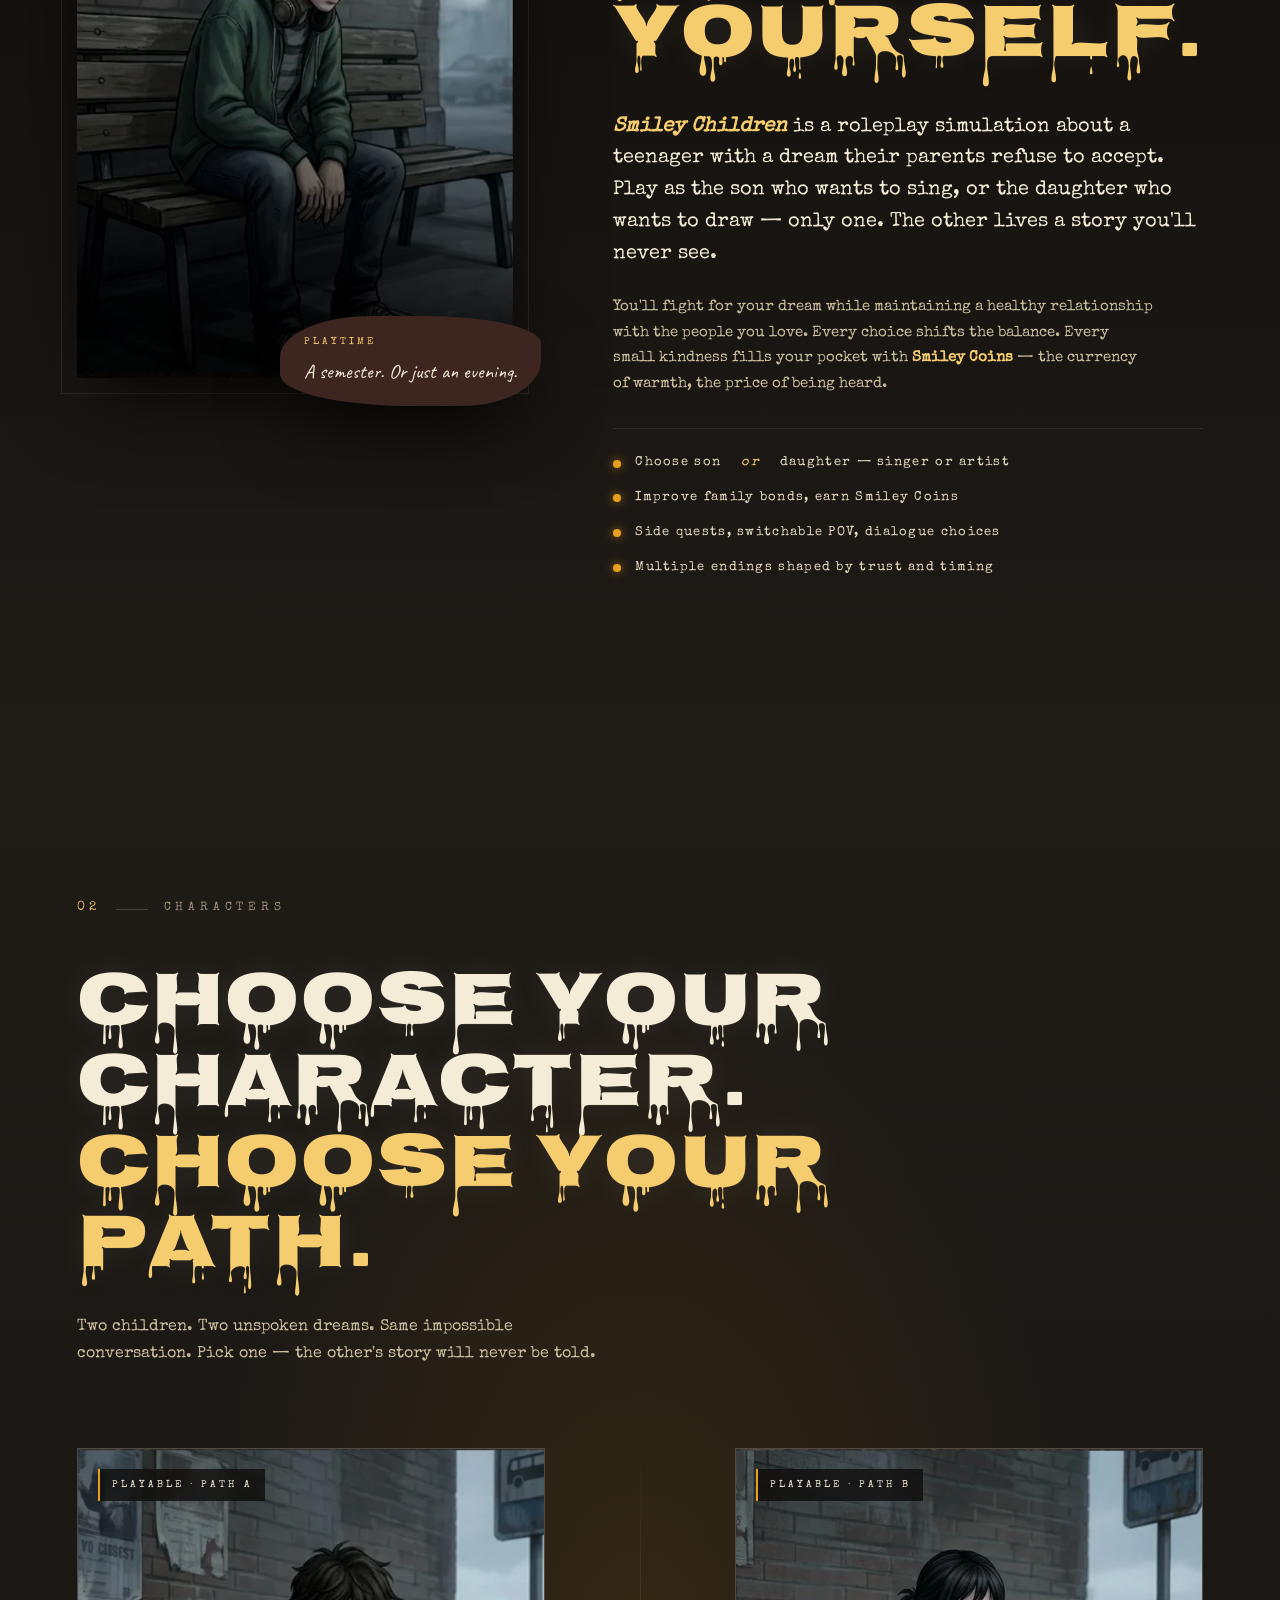
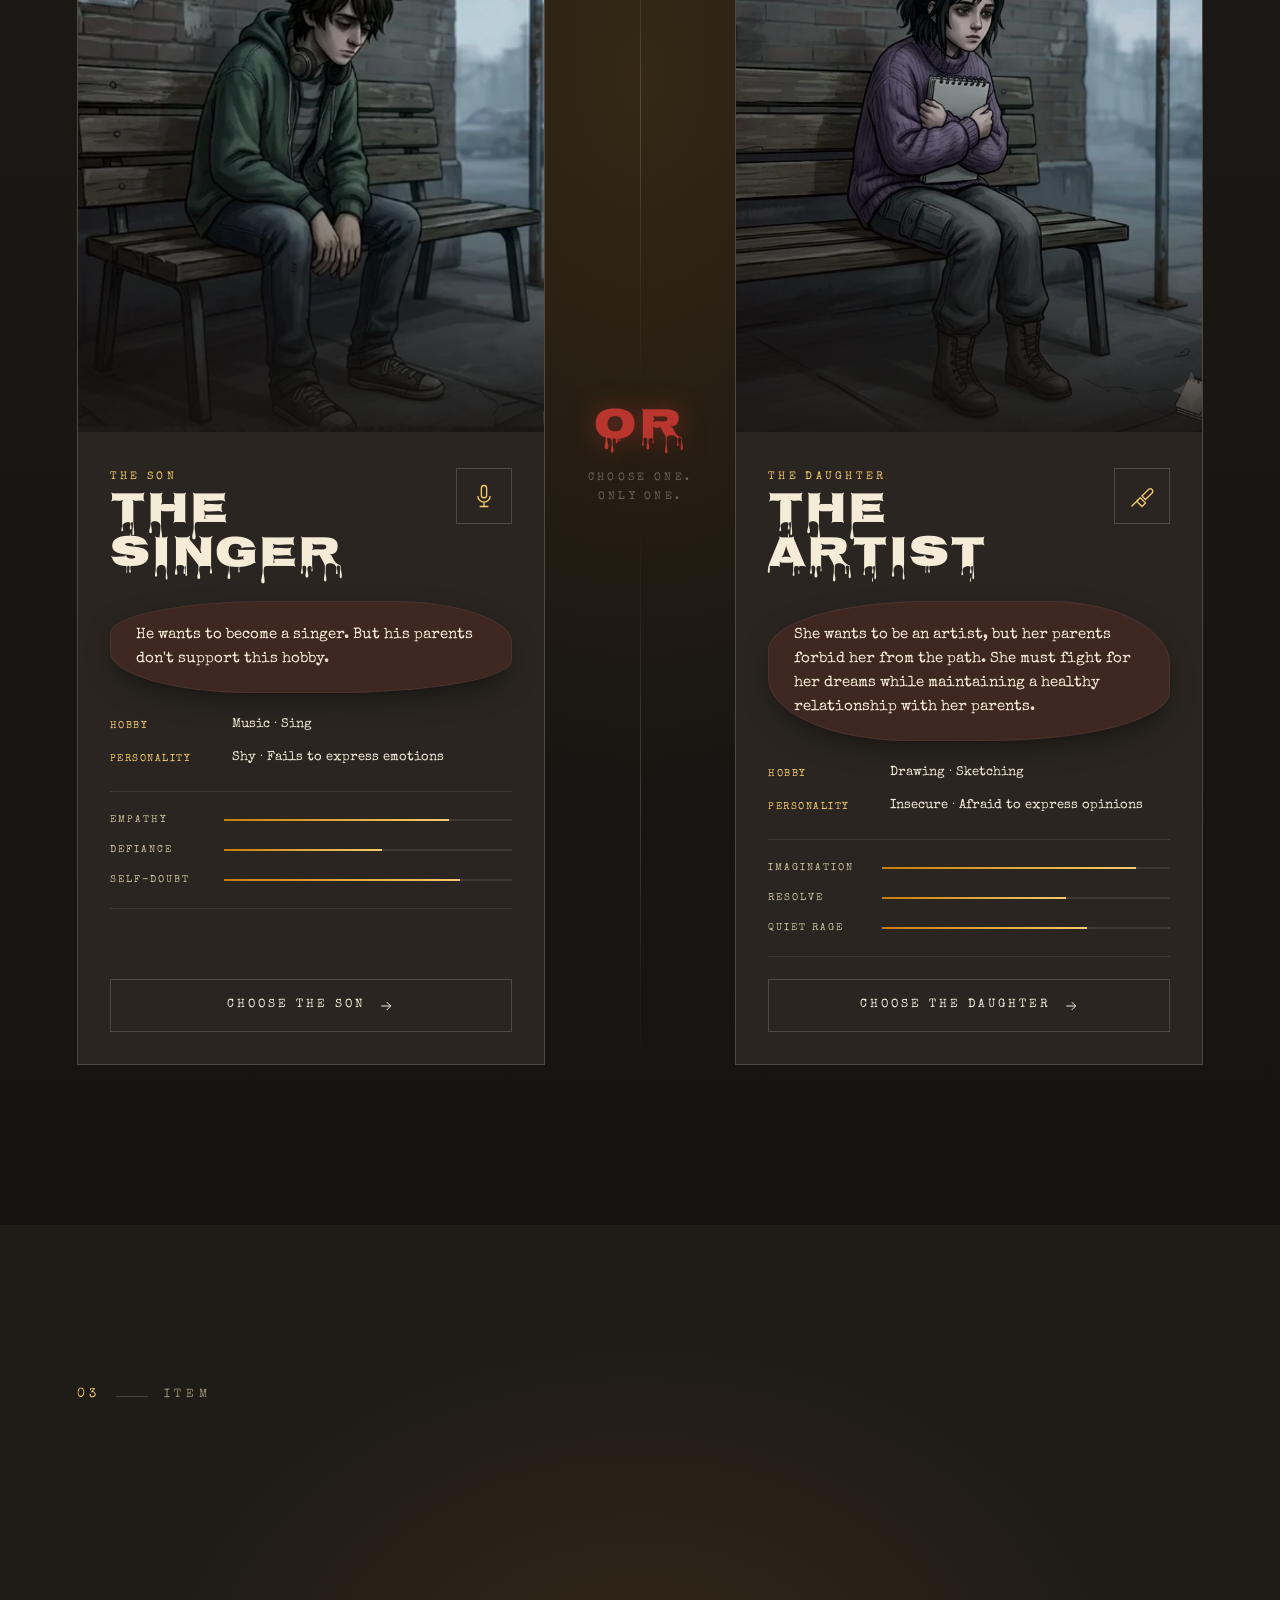
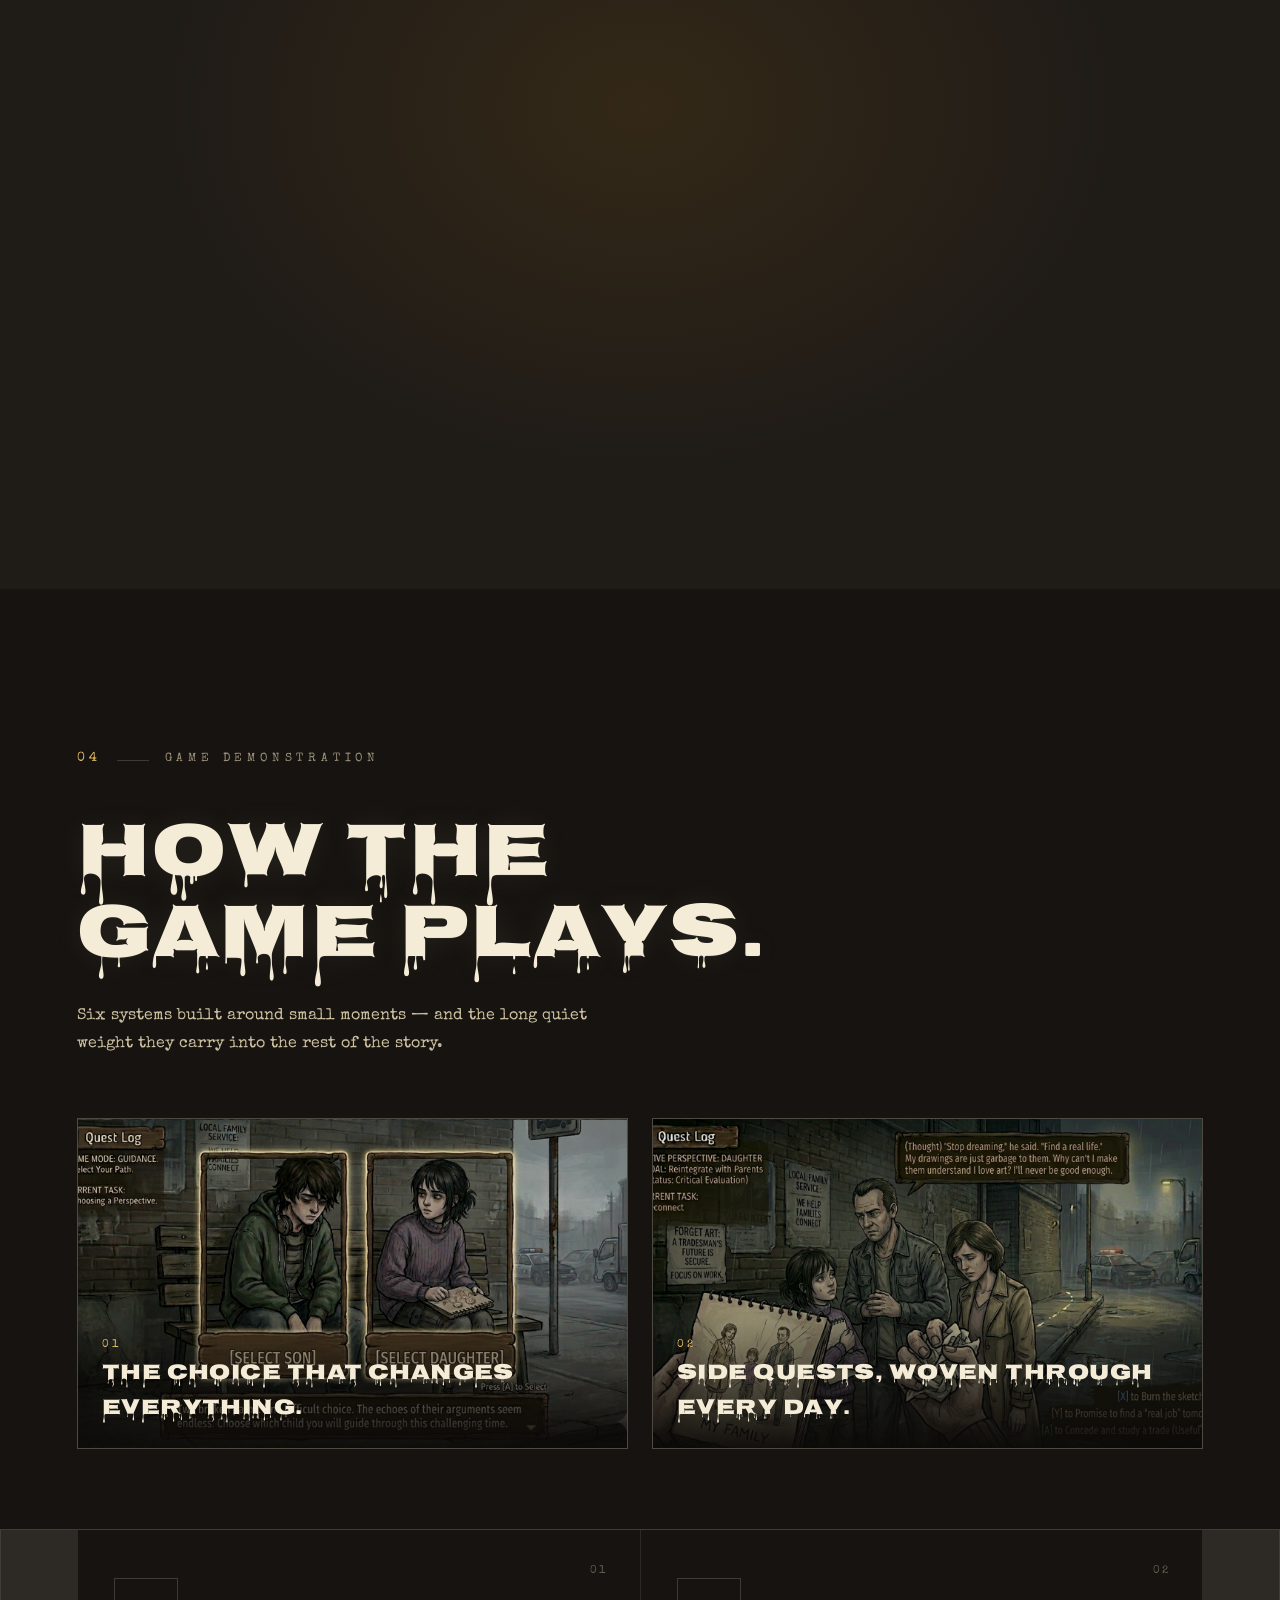
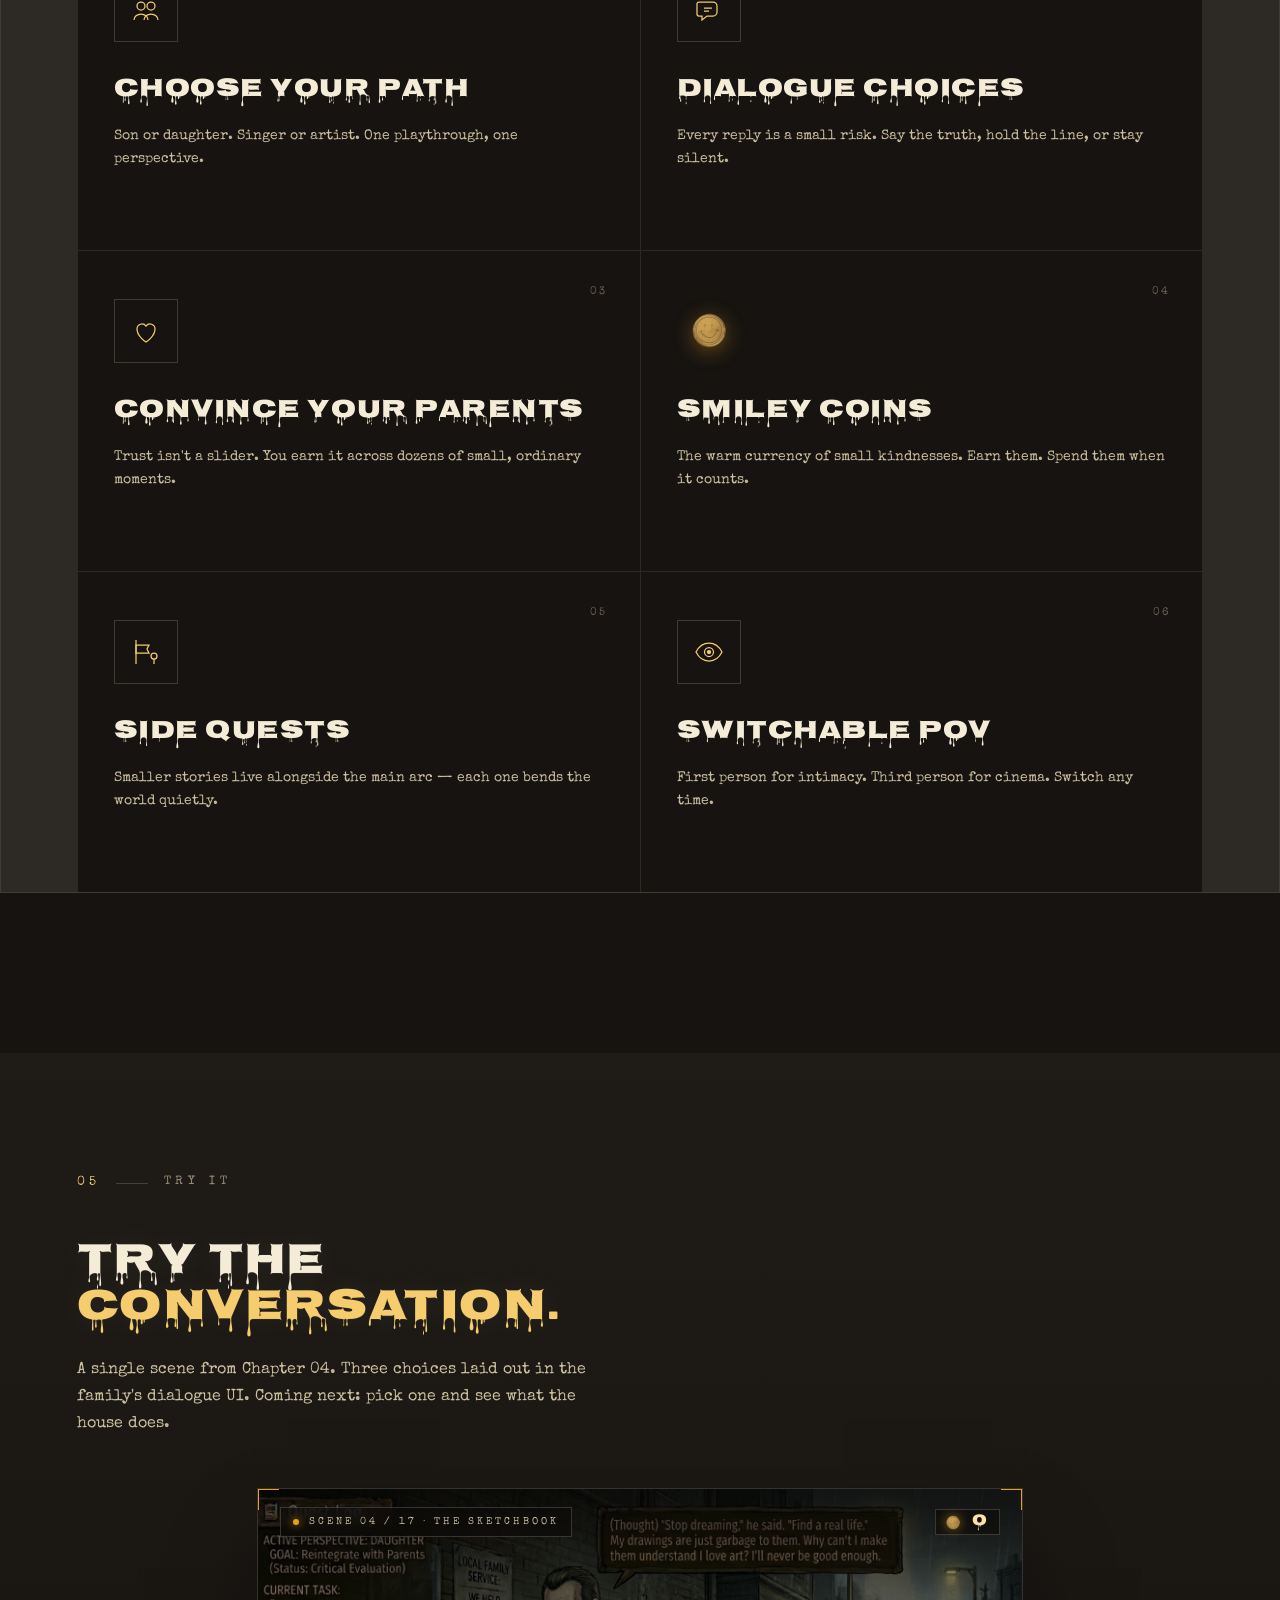
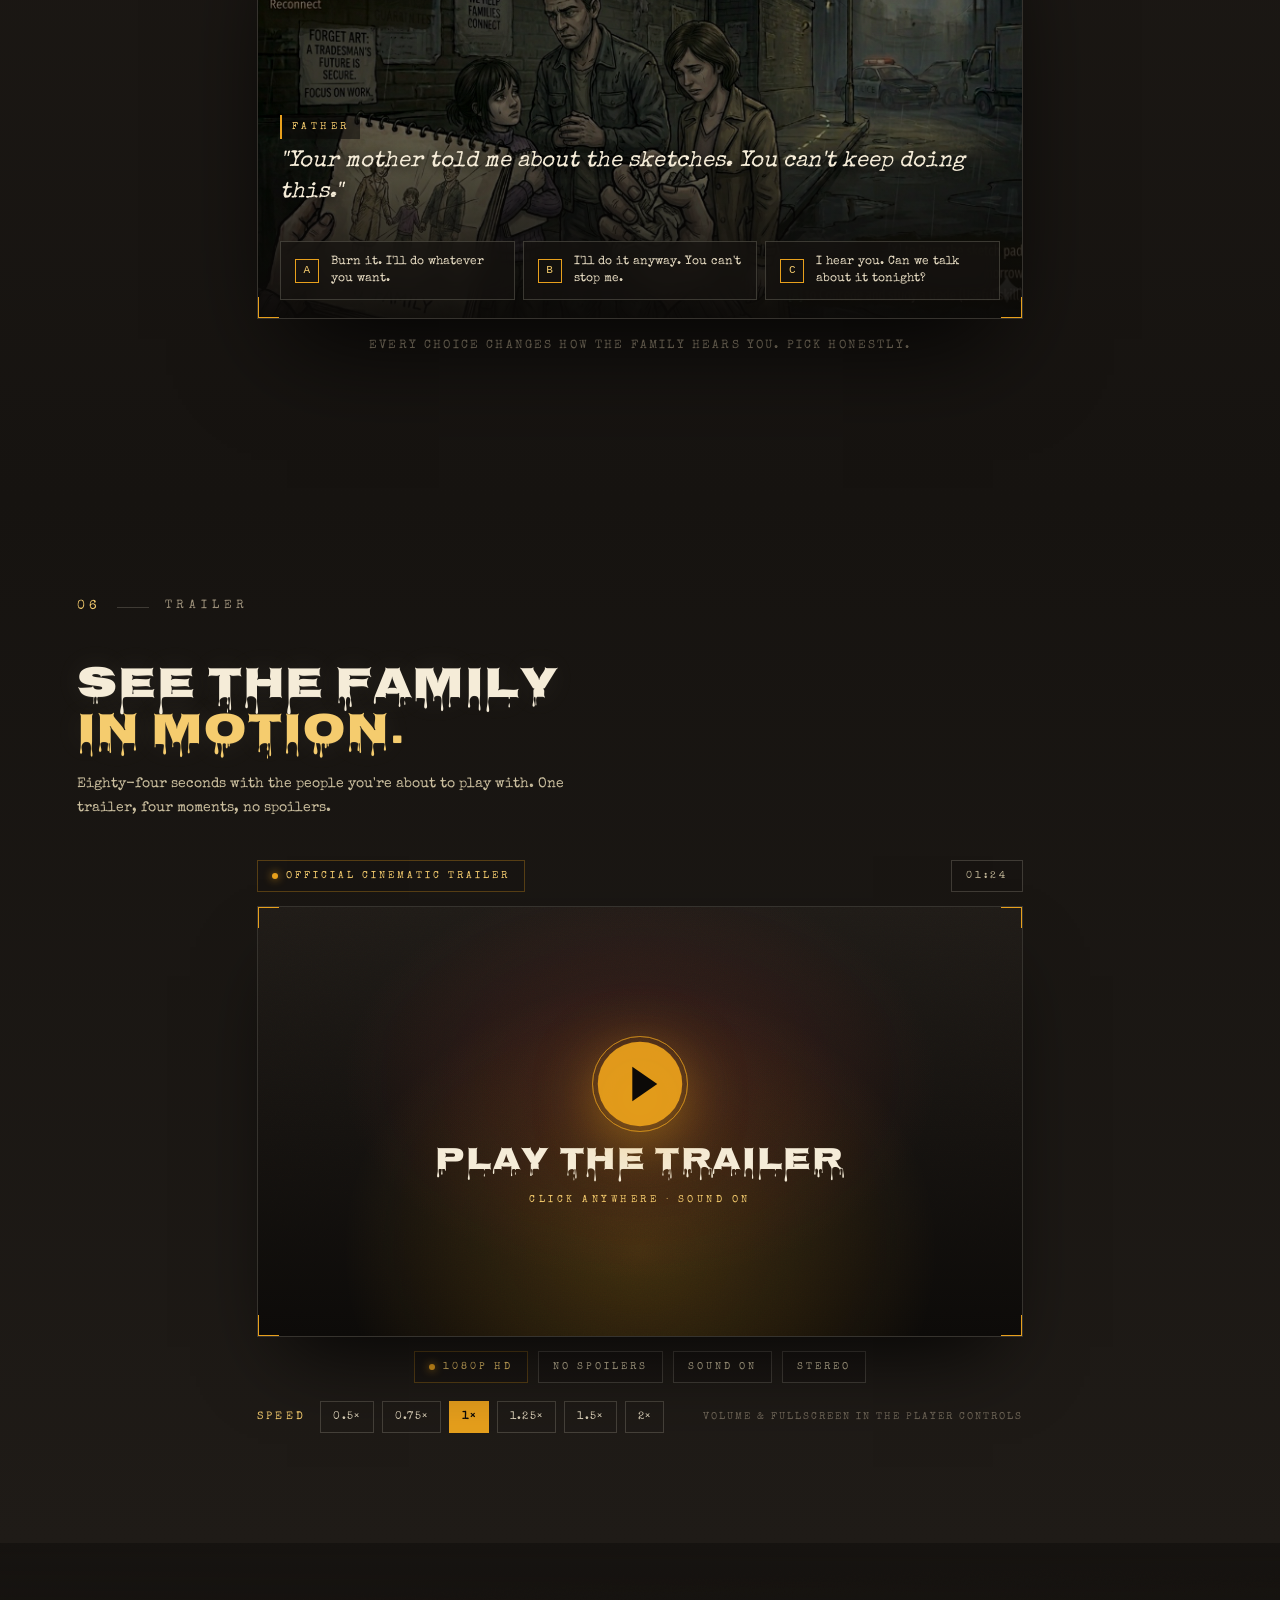
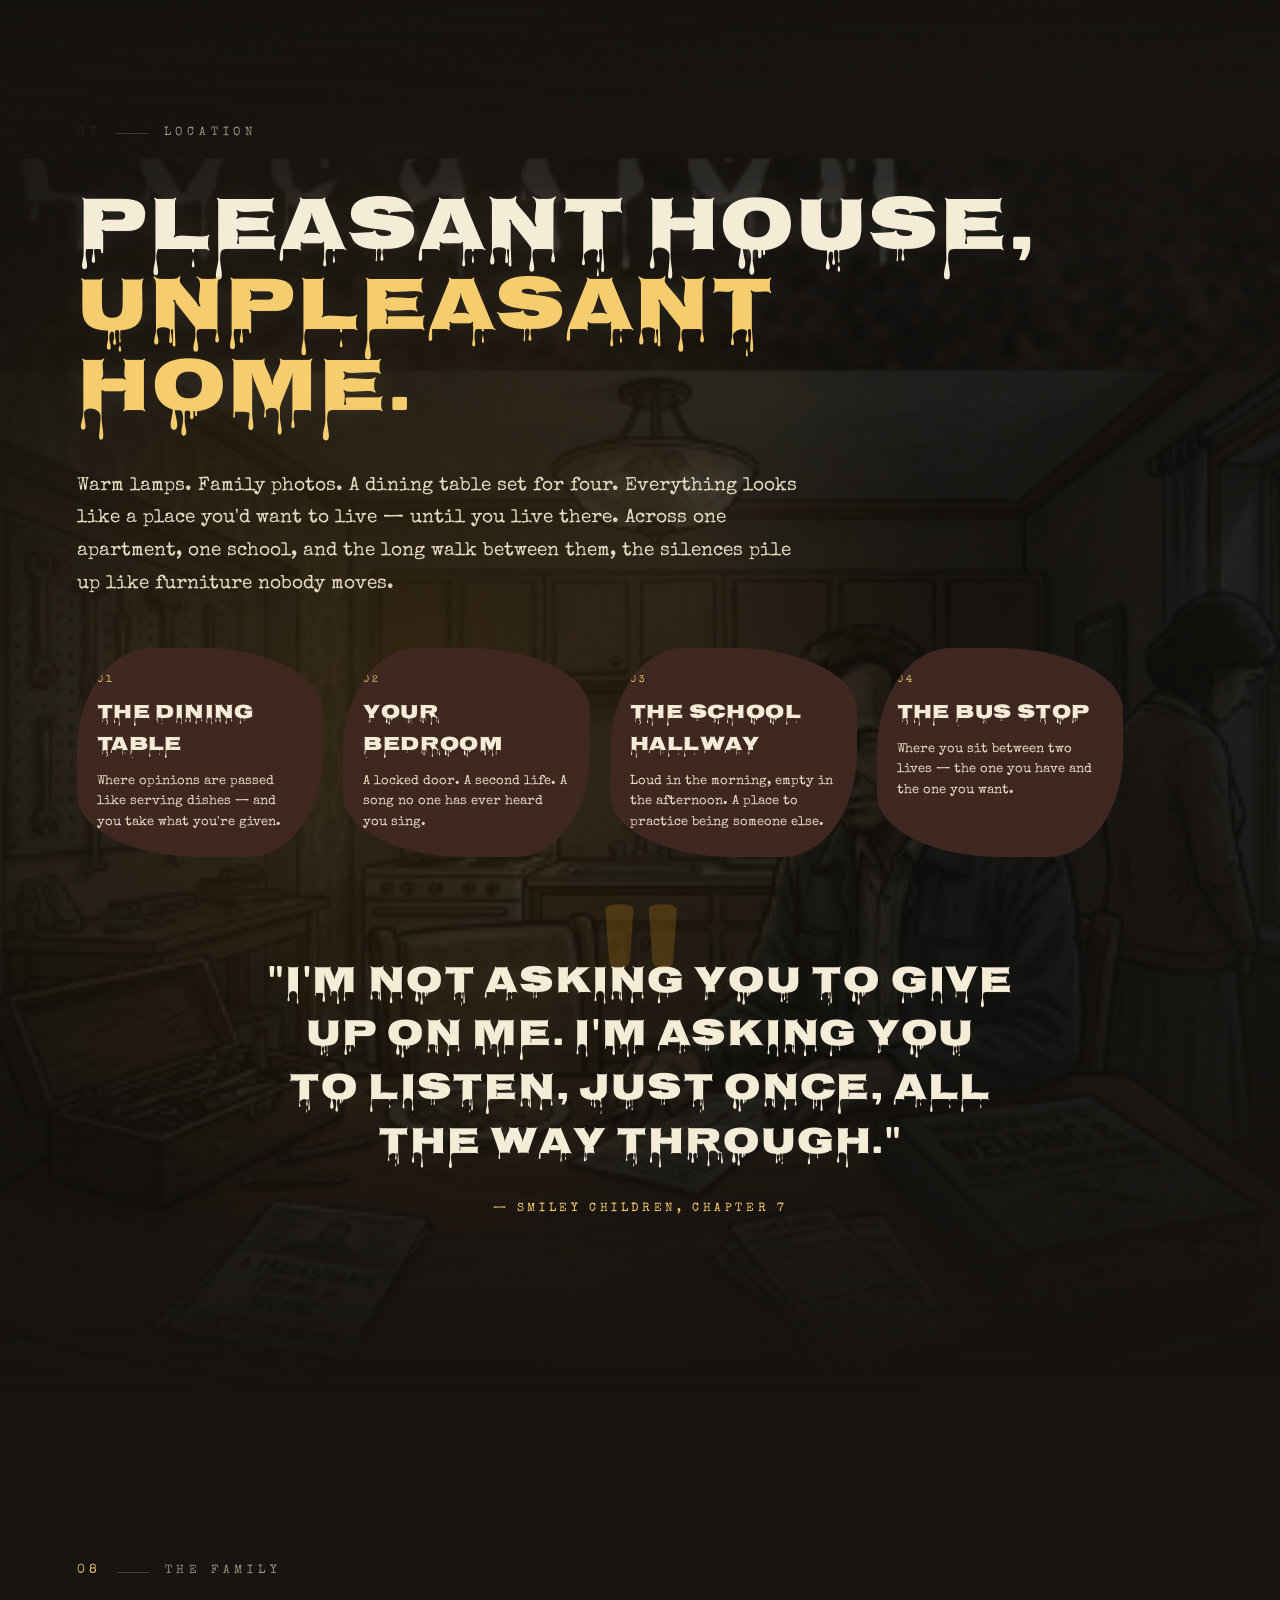
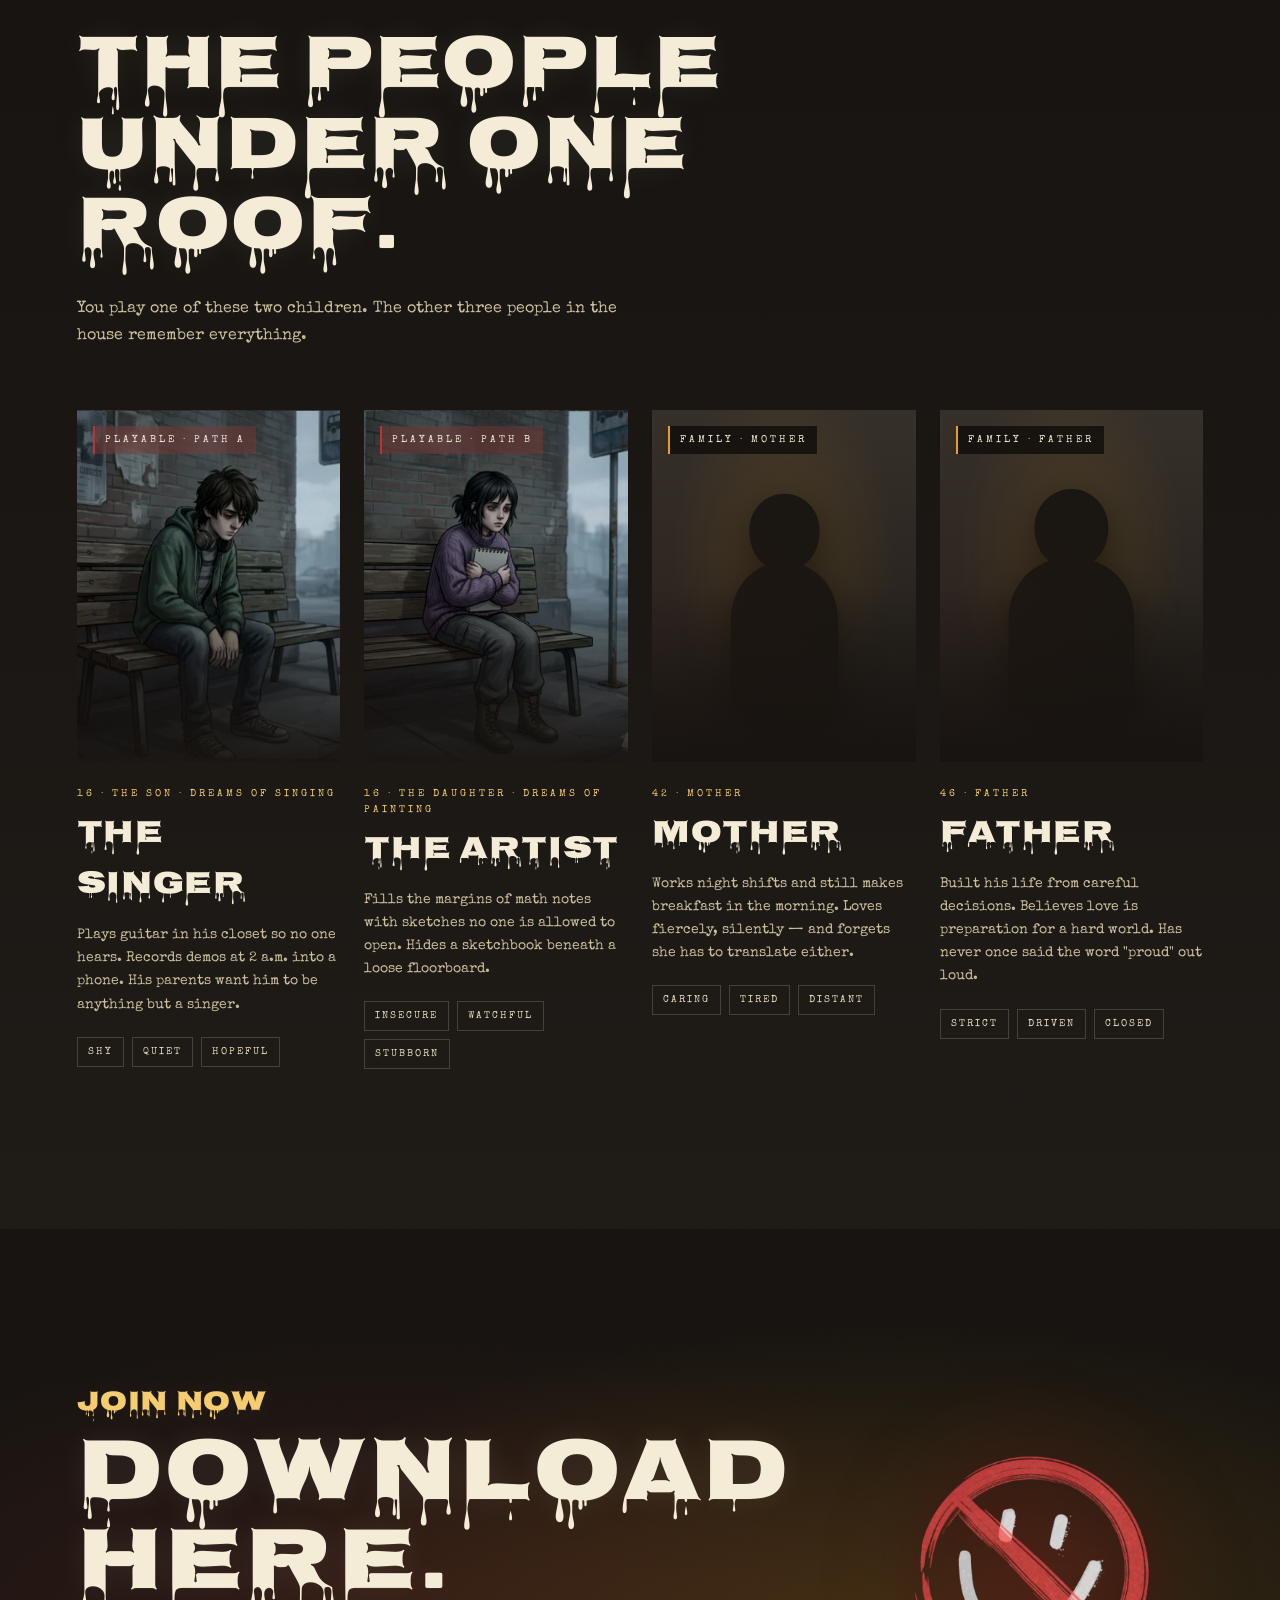
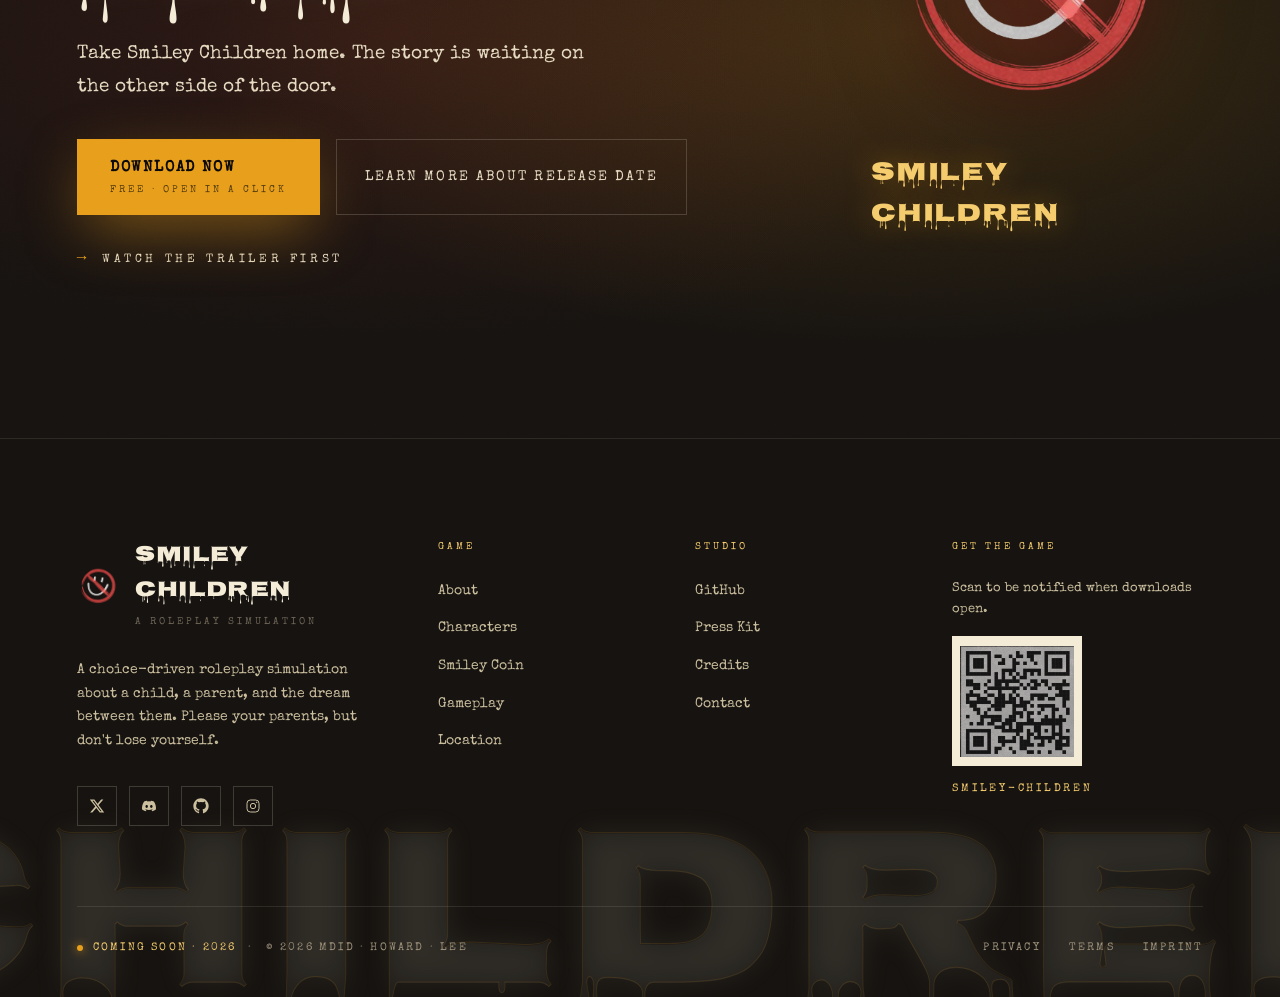
==== commit 8005122e: "feat: add Try It section skeleton with HUD, dialog and choice UI New section between Game Demonstrat" ====
--- a/index.html
+++ b/index.html
@@ -68,6 +68,7 @@
             <li><a href="#choose" data-cursor="hover">Characters</a></li>
             <li><a href="#item" data-cursor="hover">Item</a></li>
             <li><a href="#demo" data-cursor="hover">Demo</a></li>
+            <li><a href="#showcase" data-cursor="hover">Try It</a></li>
             <li><a href="#trailer-promo" data-cursor="hover">Trailer</a></li>
             <li><a href="#location" data-cursor="hover">Location</a></li>
             <li><a href="#cast" data-cursor="hover">Family</a></li>
@@ -476,10 +477,103 @@
         </div>
     </section>
 
+    <!-- INTERACTIVE SHOWCASE -->
+    <section class="showcase" id="showcase">
+        <div class="section__chrome">
+            <span class="section__number">05</span>
+            <span class="section__label">Try It</span>
+        </div>
+
+        <div class="features__head" data-reveal="up">
+            <h2 class="section__title drip">Try the<br><span class="accent">conversation.</span></h2>
+            <p class="section__sub">A single scene from Chapter 04. Three choices laid out in the family's dialogue UI. Coming next: pick one and see what the house does.</p>
+        </div>
+
+        <div class="showcase__wrap" data-reveal="up">
+            <div class="showcase__frame">
+
+                <!-- Scene (default state) -->
+                <div class="showcase__scene" id="showcaseScene">
+                    <div class="showcase__bg" style="background-image: url('assets/demo-quest.png');"></div>
+                    <div class="showcase__bg-overlay"></div>
+
+                    <!-- Top HUD: scene marker + Smiley Coin counter -->
+                    <div class="showcase__hud">
+                        <div class="showcase__hud-left">
+                            <span class="showcase__hud-dot"></span>
+                            <span>Scene 04 / 17 · The Sketchbook</span>
+                        </div>
+                        <div class="showcase__hud-right">
+                            <img src="assets/coin.png" alt="Smiley Coin" class="showcase__hud-coin">
+                            <span class="showcase__hud-count" id="showcaseCoins">0</span>
+                        </div>
+                    </div>
+
+                    <!-- Dialogue card -->
+                    <div class="showcase__dialog">
+                        <span class="showcase__speaker">Father</span>
+                        <p class="showcase__line">"Your mother told me about the sketches. You can't keep doing this."</p>
+                    </div>
+
+                    <!-- Choices -->
+                    <div class="showcase__choices">
+                        <button class="showcase__choice" data-choice="wrong" data-cursor="hover">
+                            <span class="showcase__choice-num">A</span>
+                            <span class="showcase__choice-text">Burn it. I'll do whatever you want.</span>
+                        </button>
+                        <button class="showcase__choice" data-choice="wrong" data-cursor="hover">
+                            <span class="showcase__choice-num">B</span>
+                            <span class="showcase__choice-text">I'll do it anyway. You can't stop me.</span>
+                        </button>
+                        <button class="showcase__choice" data-choice="correct" data-cursor="hover">
+                            <span class="showcase__choice-num">C</span>
+                            <span class="showcase__choice-text">I hear you. Can we talk about it tonight?</span>
+                        </button>
+                    </div>
+                </div>
+
+                <!-- Success overlay -->
+                <div class="showcase__result showcase__result--success" id="showcaseSuccess" aria-hidden="true">
+                    <div class="showcase__coin-spin">
+                        <img src="assets/coin.png" alt="">
+                    </div>
+                    <span class="showcase__plus">+5 Smiley Coins</span>
+                    <h3 class="drip">Honest. Brave. Heard.</h3>
+                    <p>You didn't lie and you didn't run. You bought a sentence — and that's how trust starts.</p>
+                    <button class="showcase__retry" id="showcaseRetrySuccess" data-cursor="hover">
+                        <svg viewBox="0 0 24 24" fill="none" stroke="currentColor" stroke-width="1.6" stroke-linecap="round"><path d="M3 12a9 9 0 1 0 3-6.7"/><polyline points="3 4 3 9 8 9"/></svg>
+                        <span>Play it again</span>
+                    </button>
+                </div>
+
+                <!-- Wrong overlay -->
+                <div class="showcase__result showcase__result--wrong" id="showcaseWrong" aria-hidden="true">
+                    <div class="showcase__wrong-icon">
+                        <svg viewBox="0 0 24 24" fill="none" stroke="currentColor" stroke-width="1.5" stroke-linecap="round"><line x1="6" y1="6" x2="18" y2="18"/><line x1="18" y1="6" x2="6" y2="18"/></svg>
+                    </div>
+                    <h3 class="drip">The room goes quiet.</h3>
+                    <p>That answer cost more than it bought. The conversation closes — and the dream goes back in the drawer. Please try again.</p>
+                    <button class="showcase__retry" id="showcaseRetryWrong" data-cursor="hover">
+                        <svg viewBox="0 0 24 24" fill="none" stroke="currentColor" stroke-width="1.6" stroke-linecap="round"><path d="M3 12a9 9 0 1 0 3-6.7"/><polyline points="3 4 3 9 8 9"/></svg>
+                        <span>Try again</span>
+                    </button>
+                </div>
+
+                <!-- Cinematic corner brackets -->
+                <span class="showcase__corner showcase__corner--tl"></span>
+                <span class="showcase__corner showcase__corner--tr"></span>
+                <span class="showcase__corner showcase__corner--bl"></span>
+                <span class="showcase__corner showcase__corner--br"></span>
+            </div>
+
+            <p class="showcase__hint">Every choice changes how the family hears you. Pick honestly.</p>
+        </div>
+    </section>
+
     <!-- TRAILER PROMO -->
     <section class="trailer-promo" id="trailer-promo">
         <div class="section__chrome">
-            <span class="section__number">05</span>
+            <span class="section__number">06</span>
             <span class="section__label">Trailer</span>
         </div>
 
@@ -558,7 +652,7 @@
         <div class="location__overlay"></div>
 
         <div class="section__chrome section__chrome--light">
-            <span class="section__number">06</span>
+            <span class="section__number">07</span>
             <span class="section__label">Location</span>
         </div>
 
@@ -603,7 +697,7 @@
     <!-- CAST -->
     <section class="cast" id="cast">
         <div class="section__chrome">
-            <span class="section__number">07</span>
+            <span class="section__number">08</span>
             <span class="section__label">The Family</span>
         </div>
 
--- a/styles.css
+++ b/styles.css
@@ -2688,6 +2688,394 @@
 .choose__grid [data-reveal]:nth-child(3) { transition-delay: 0.25s; }
 
 /* =============================================
+   INTERACTIVE SHOWCASE
+   ============================================= */
+.showcase {
+    padding: 120px 0 140px;
+    background: linear-gradient(180deg, var(--bg-1) 0%, var(--bg-0) 100%);
+    position: relative;
+}
+
+.showcase .features__head {
+    padding: 0 6vw;
+    margin-bottom: 50px;
+    max-width: 760px;
+}
+
+.showcase .features__head .section__title {
+    font-size: clamp(28px, 3.4vw, 44px);
+}
+
+.showcase__wrap {
+    max-width: 920px;
+    margin: 0 auto;
+    padding: 0 6vw;
+}
+
+.showcase__frame {
+    position: relative;
+    aspect-ratio: 16/9;
+    background: var(--black);
+    border: 1px solid var(--line-strong);
+    overflow: hidden;
+    box-shadow: 0 50px 100px -30px rgba(0, 0, 0, 0.9);
+}
+
+.showcase__corner {
+    position: absolute;
+    width: 22px;
+    height: 22px;
+    border: 2px solid var(--gold-300);
+    z-index: 20;
+    pointer-events: none;
+}
+.showcase__corner--tl { top: -1px; left: -1px; border-right: 0; border-bottom: 0; }
+.showcase__corner--tr { top: -1px; right: -1px; border-left: 0; border-bottom: 0; }
+.showcase__corner--bl { bottom: -1px; left: -1px; border-right: 0; border-top: 0; }
+.showcase__corner--br { bottom: -1px; right: -1px; border-left: 0; border-top: 0; }
+
+.showcase__scene {
+    position: absolute;
+    inset: 0;
+    z-index: 2;
+    transition: opacity 0.5s var(--ease), filter 0.5s var(--ease);
+}
+
+.showcase__scene.is-hidden {
+    opacity: 0;
+    visibility: hidden;
+    pointer-events: none;
+}
+
+.showcase__bg {
+    position: absolute;
+    inset: 0;
+    background-size: cover;
+    background-position: center;
+    filter: brightness(0.65) contrast(1.05);
+}
+
+.showcase__bg-overlay {
+    position: absolute;
+    inset: 0;
+    background:
+        linear-gradient(180deg, rgba(12, 10, 8, 0.55) 0%, rgba(12, 10, 8, 0.05) 25%, rgba(12, 10, 8, 0.1) 55%, rgba(12, 10, 8, 0.92) 100%);
+}
+
+.showcase__hud {
+    position: absolute;
+    top: 18px;
+    left: 22px;
+    right: 22px;
+    display: flex;
+    justify-content: space-between;
+    align-items: center;
+    z-index: 5;
+    font-family: var(--font-body);
+    font-size: 10px;
+    letter-spacing: 0.3em;
+    text-transform: uppercase;
+    color: var(--cream-300);
+    pointer-events: none;
+}
+
+.showcase__hud-left {
+    display: inline-flex;
+    align-items: center;
+    gap: 10px;
+    background: rgba(12, 10, 8, 0.6);
+    backdrop-filter: blur(8px);
+    padding: 6px 12px;
+    border: 1px solid var(--line-strong);
+}
+
+.showcase__hud-dot {
+    width: 6px;
+    height: 6px;
+    background: var(--gold-300);
+    border-radius: 50%;
+    box-shadow: 0 0 8px rgba(232, 160, 28, 0.9);
+    animation: pulseDot 2s ease-in-out infinite;
+}
+
+.showcase__hud-right {
+    display: inline-flex;
+    align-items: center;
+    gap: 8px;
+    background: rgba(12, 10, 8, 0.6);
+    backdrop-filter: blur(8px);
+    padding: 4px 12px 4px 6px;
+    border: 1px solid var(--line-strong);
+}
+
+.showcase__hud-coin {
+    width: 22px;
+    height: auto;
+    filter: drop-shadow(0 0 6px rgba(232, 160, 28, 0.6));
+}
+
+.showcase__hud-count {
+    font-family: var(--font-drip);
+    font-size: 16px;
+    color: var(--gold-100);
+    letter-spacing: 0.04em;
+    line-height: 1;
+}
+
+.showcase__dialog {
+    position: absolute;
+    bottom: 110px;
+    left: 22px;
+    right: 22px;
+    z-index: 4;
+}
+
+.showcase__speaker {
+    display: inline-block;
+    font-family: var(--font-body);
+    font-size: 10px;
+    letter-spacing: 0.35em;
+    text-transform: uppercase;
+    color: var(--gold-200);
+    margin-bottom: 8px;
+    padding: 4px 10px;
+    border-left: 2px solid var(--gold-300);
+    background: rgba(12, 10, 8, 0.55);
+}
+
+.showcase__line {
+    font-family: var(--font-display);
+    font-style: italic;
+    font-size: clamp(15px, 1.8vw, 22px);
+    color: var(--cream-100);
+    line-height: 1.4;
+    max-width: 720px;
+    text-shadow: 0 2px 10px rgba(0, 0, 0, 0.8);
+}
+
+.showcase__choices {
+    position: absolute;
+    bottom: 18px;
+    left: 22px;
+    right: 22px;
+    display: grid;
+    grid-template-columns: repeat(3, 1fr);
+    gap: 8px;
+    z-index: 4;
+}
+
+.showcase__choice {
+    display: flex;
+    align-items: center;
+    gap: 12px;
+    padding: 12px 14px;
+    background: rgba(22, 19, 16, 0.7);
+    backdrop-filter: blur(10px);
+    border: 1px solid var(--line-strong);
+    color: var(--cream-200);
+    font-family: var(--font-body);
+    font-size: 12px;
+    line-height: 1.4;
+    text-align: left;
+    cursor: none;
+    transition: background 0.3s var(--ease), border-color 0.3s var(--ease), color 0.3s var(--ease), transform 0.3s var(--ease);
+}
+
+.showcase__choice:hover {
+    background: rgba(232, 160, 28, 0.18);
+    border-color: var(--gold-300);
+    color: var(--cream-100);
+    transform: translateY(-2px);
+}
+
+.showcase__choice-num {
+    display: inline-flex;
+    align-items: center;
+    justify-content: center;
+    width: 24px;
+    height: 24px;
+    border: 1px solid var(--gold-300);
+    color: var(--gold-200);
+    font-family: var(--font-mono);
+    font-size: 11px;
+    flex-shrink: 0;
+    transition: background 0.3s var(--ease), color 0.3s var(--ease);
+}
+
+.showcase__choice:hover .showcase__choice-num {
+    background: var(--gold-300);
+    color: var(--black);
+}
+
+.showcase__choice-text { flex: 1; }
+
+.showcase__result {
+    position: absolute;
+    inset: 0;
+    z-index: 15;
+    display: flex;
+    flex-direction: column;
+    align-items: center;
+    justify-content: center;
+    text-align: center;
+    padding: 40px;
+    opacity: 0;
+    visibility: hidden;
+    transition: opacity 0.55s var(--ease), visibility 0.55s var(--ease);
+}
+
+.showcase__result.is-active {
+    opacity: 1;
+    visibility: visible;
+}
+
+.showcase__result--success {
+    background:
+        radial-gradient(ellipse at center, rgba(232, 160, 28, 0.22), transparent 60%),
+        rgba(12, 10, 8, 0.92);
+    backdrop-filter: blur(10px);
+}
+
+.showcase__result--wrong {
+    background:
+        radial-gradient(ellipse at center, rgba(184, 54, 46, 0.20), transparent 60%),
+        rgba(12, 10, 8, 0.94);
+    backdrop-filter: blur(10px);
+}
+
+.showcase__coin-spin {
+    width: 86px;
+    height: 86px;
+    margin-bottom: 18px;
+    perspective: 600px;
+}
+
+.showcase__coin-spin img {
+    width: 100%;
+    height: 100%;
+    object-fit: contain;
+    filter: drop-shadow(0 10px 30px rgba(232, 160, 28, 0.6));
+    animation: coinSpin 2.2s linear infinite;
+}
+
+@keyframes coinSpin {
+    0%   { transform: rotateY(0deg) scale(1); }
+    50%  { transform: rotateY(180deg) scale(1.08); }
+    100% { transform: rotateY(360deg) scale(1); }
+}
+
+.showcase__plus {
+    font-family: var(--font-drip);
+    font-size: clamp(22px, 2.8vw, 32px);
+    color: var(--gold-200);
+    margin-bottom: 10px;
+    letter-spacing: 0.03em;
+    text-shadow: 0 0 30px rgba(232, 160, 28, 0.55);
+}
+
+.showcase__result h3 {
+    font-family: var(--font-drip);
+    font-weight: 400;
+    font-size: clamp(26px, 3.6vw, 40px);
+    color: var(--cream-100);
+    margin-bottom: 14px;
+    letter-spacing: 0.02em;
+}
+
+.showcase__result--wrong h3 { color: var(--red-100); }
+
+.showcase__result p {
+    font-family: var(--font-body);
+    font-size: 14px;
+    color: var(--cream-300);
+    max-width: 460px;
+    line-height: 1.65;
+    margin-bottom: 26px;
+}
+
+.showcase__wrong-icon {
+    width: 70px;
+    height: 70px;
+    border: 2px solid var(--red-200);
+    border-radius: 50%;
+    display: flex;
+    align-items: center;
+    justify-content: center;
+    color: var(--red-200);
+    margin-bottom: 20px;
+    box-shadow:
+        0 0 30px rgba(184, 54, 46, 0.45),
+        inset 0 0 20px rgba(184, 54, 46, 0.15);
+    animation: wrongPulse 2s ease-in-out infinite;
+}
+
+.showcase__wrong-icon svg { width: 32px; height: 32px; }
+
+@keyframes wrongPulse {
+    0%, 100% { box-shadow: 0 0 30px rgba(184, 54, 46, 0.45), inset 0 0 20px rgba(184, 54, 46, 0.15); }
+    50%      { box-shadow: 0 0 44px rgba(184, 54, 46, 0.65), inset 0 0 28px rgba(184, 54, 46, 0.25); }
+}
+
+.showcase__retry {
+    display: inline-flex;
+    align-items: center;
+    gap: 10px;
+    padding: 12px 22px;
+    background: var(--gold-300);
+    border: 1px solid var(--gold-300);
+    color: var(--black);
+    font-family: var(--font-body);
+    font-size: 12px;
+    letter-spacing: 0.25em;
+    text-transform: uppercase;
+    font-weight: 600;
+    cursor: none;
+    transition: background 0.3s var(--ease), transform 0.3s var(--ease), box-shadow 0.3s var(--ease);
+}
+
+.showcase__retry svg { width: 16px; height: 16px; }
+
+.showcase__retry:hover {
+    background: var(--gold-200);
+    transform: translateY(-2px);
+    box-shadow: 0 10px 24px -6px rgba(232, 160, 28, 0.55);
+}
+
+.showcase__result--wrong .showcase__retry {
+    background: transparent;
+    color: var(--gold-100);
+    border-color: var(--gold-300);
+}
+
+.showcase__result--wrong .showcase__retry:hover {
+    background: var(--gold-300);
+    color: var(--black);
+}
+
+.showcase__hint {
+    margin-top: 18px;
+    text-align: center;
+    font-family: var(--font-body);
+    font-size: 12px;
+    letter-spacing: 0.18em;
+    text-transform: uppercase;
+    color: var(--cream-400);
+}
+
+@media (max-width: 800px) {
+    .showcase__choices { grid-template-columns: 1fr; gap: 6px; }
+    .showcase__choice { padding: 10px 12px; font-size: 11.5px; }
+    .showcase__dialog { bottom: 220px; }
+    .showcase__line { font-size: 15px; }
+    .showcase__corner { width: 16px; height: 16px; }
+}
+
+@media (max-width: 600px) {
+    .showcase__frame { aspect-ratio: 4/5; }
+    .showcase__dialog { bottom: 240px; }
+}
+
+/* =============================================
    BACK TO TOP BUTTON
    ============================================= */
 .back-to-top {
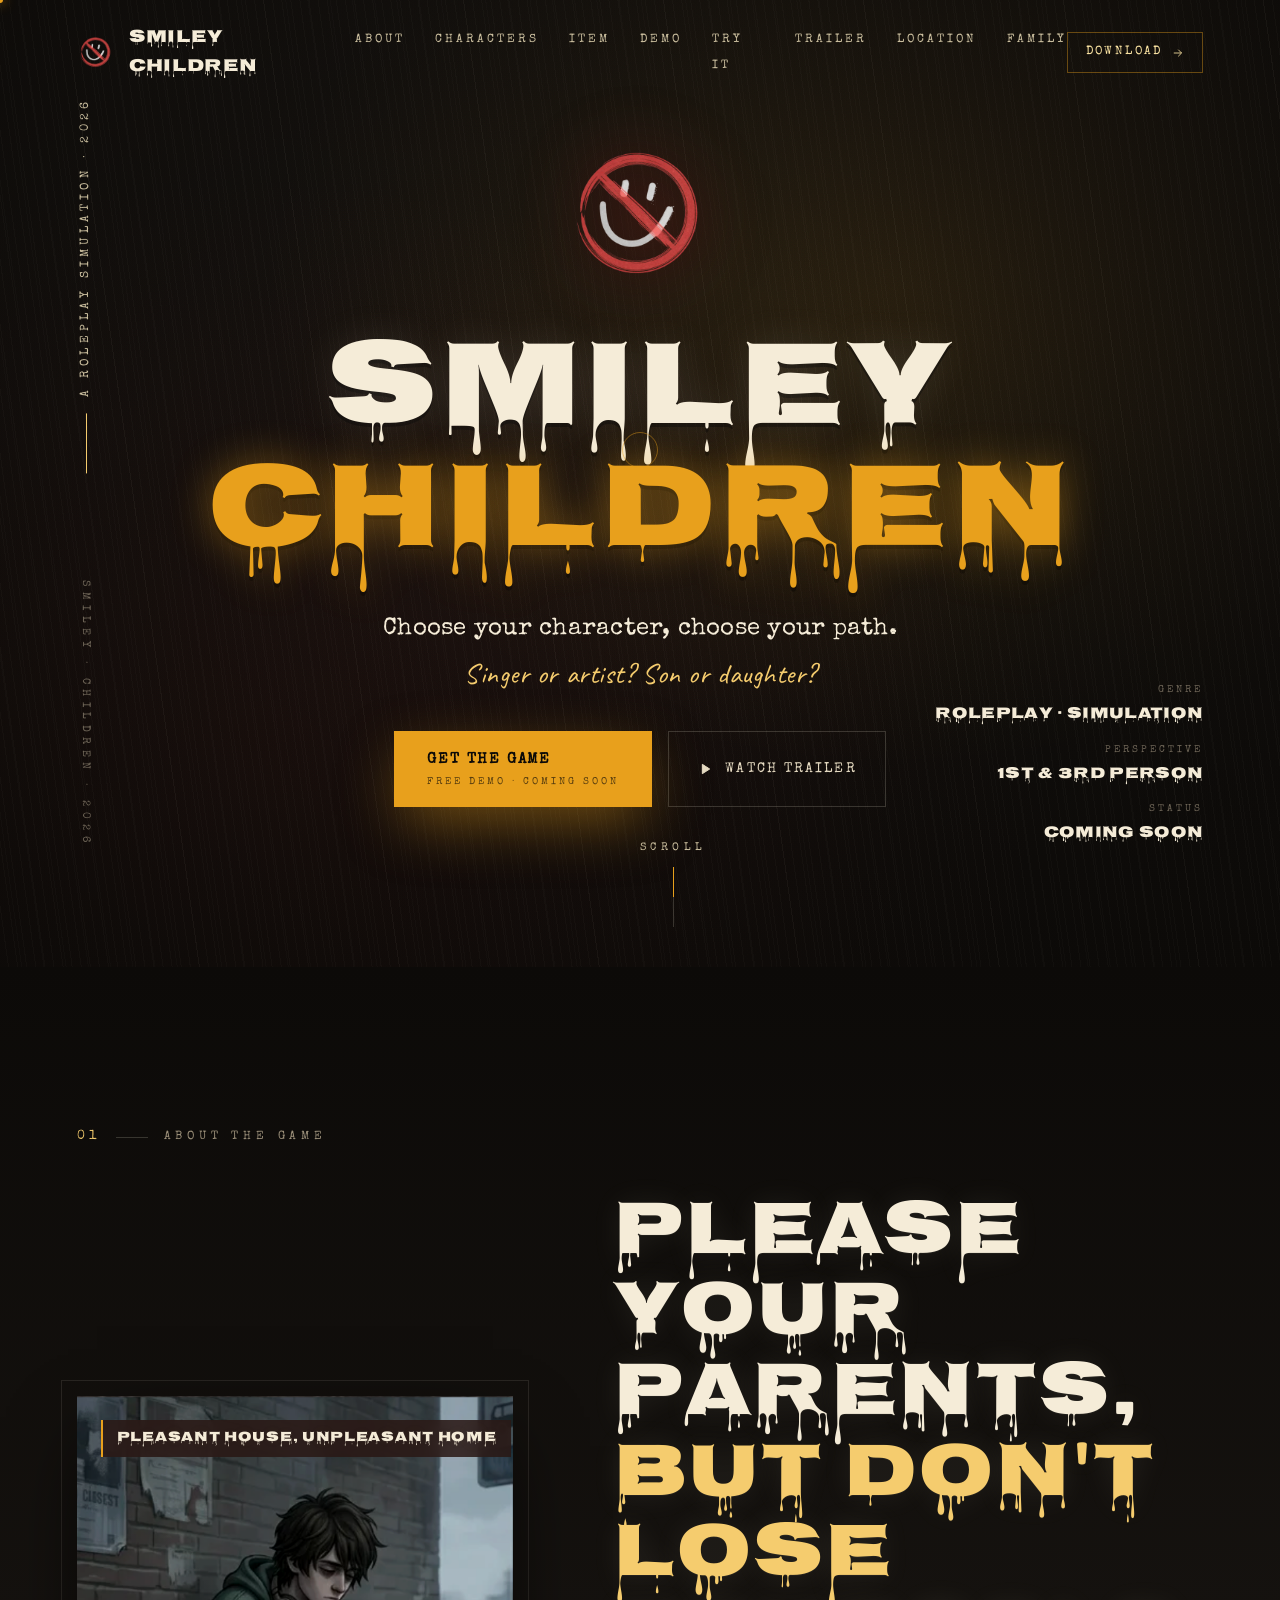
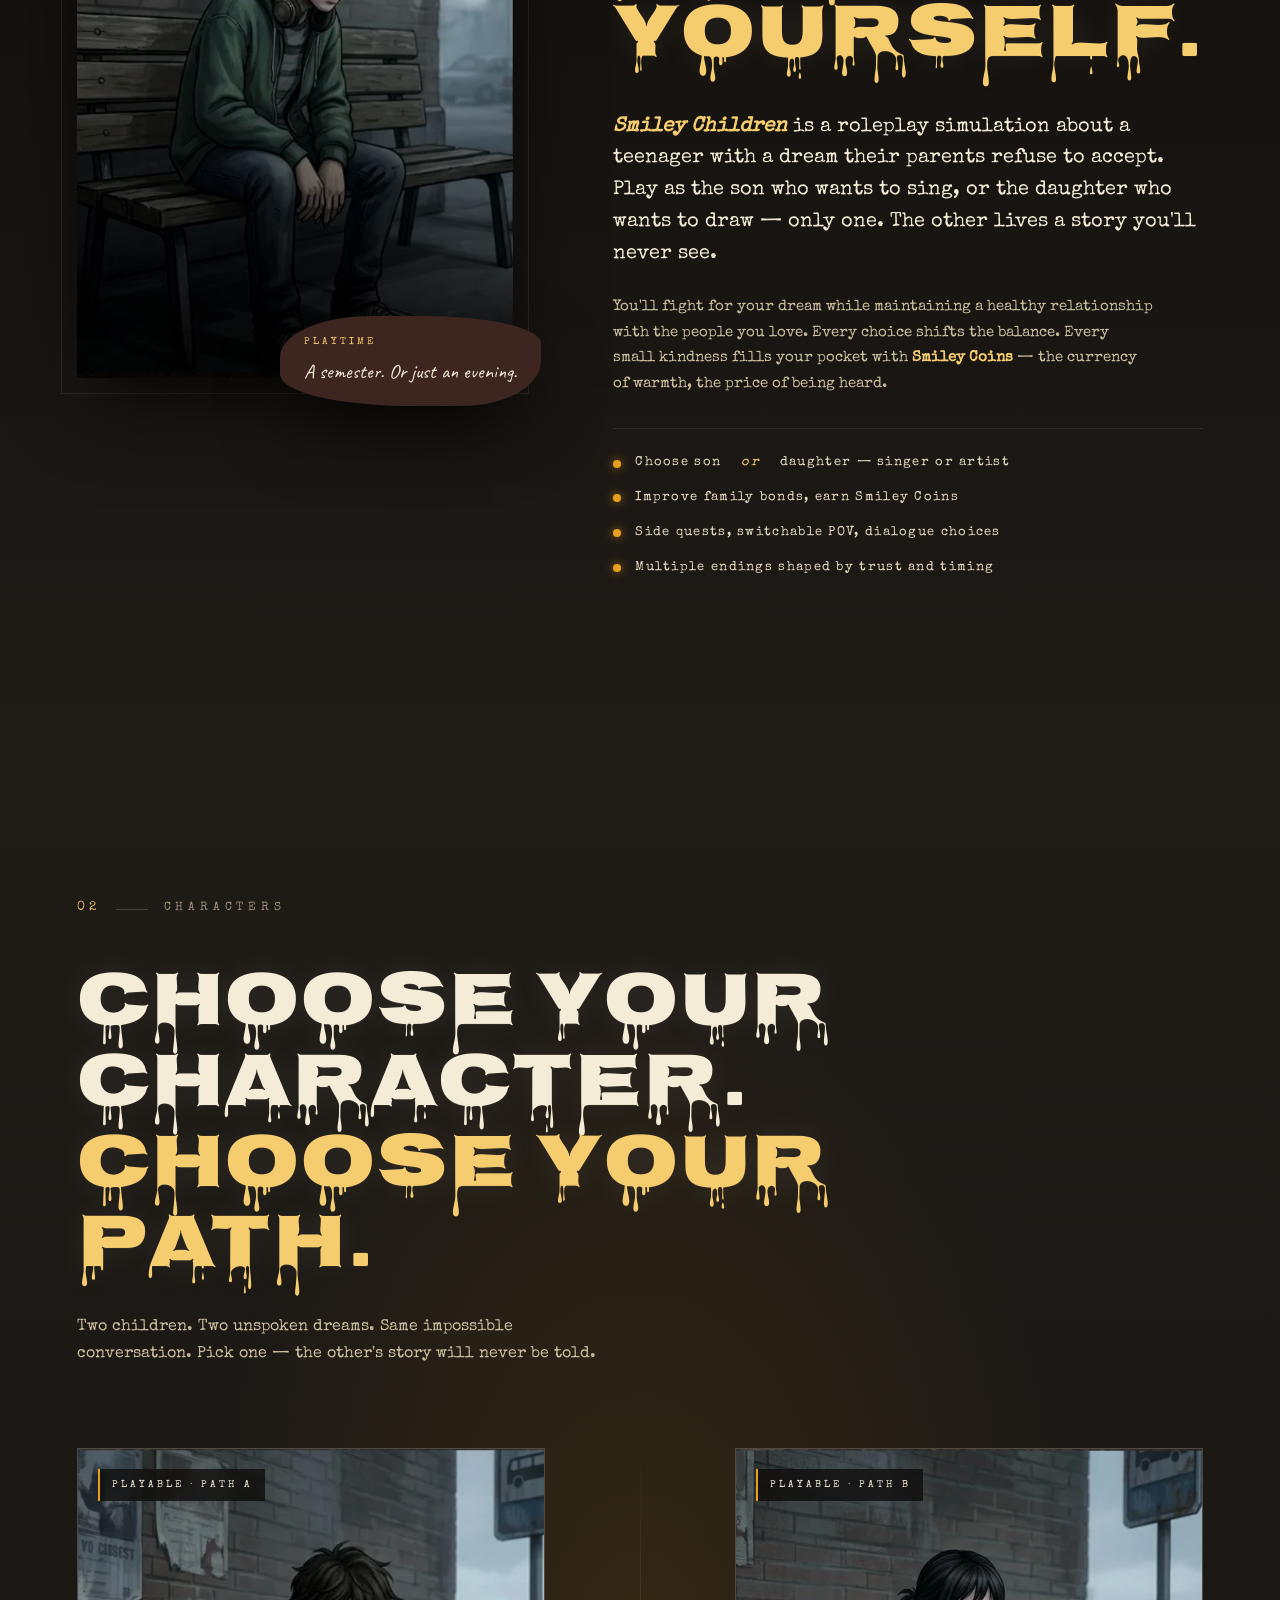
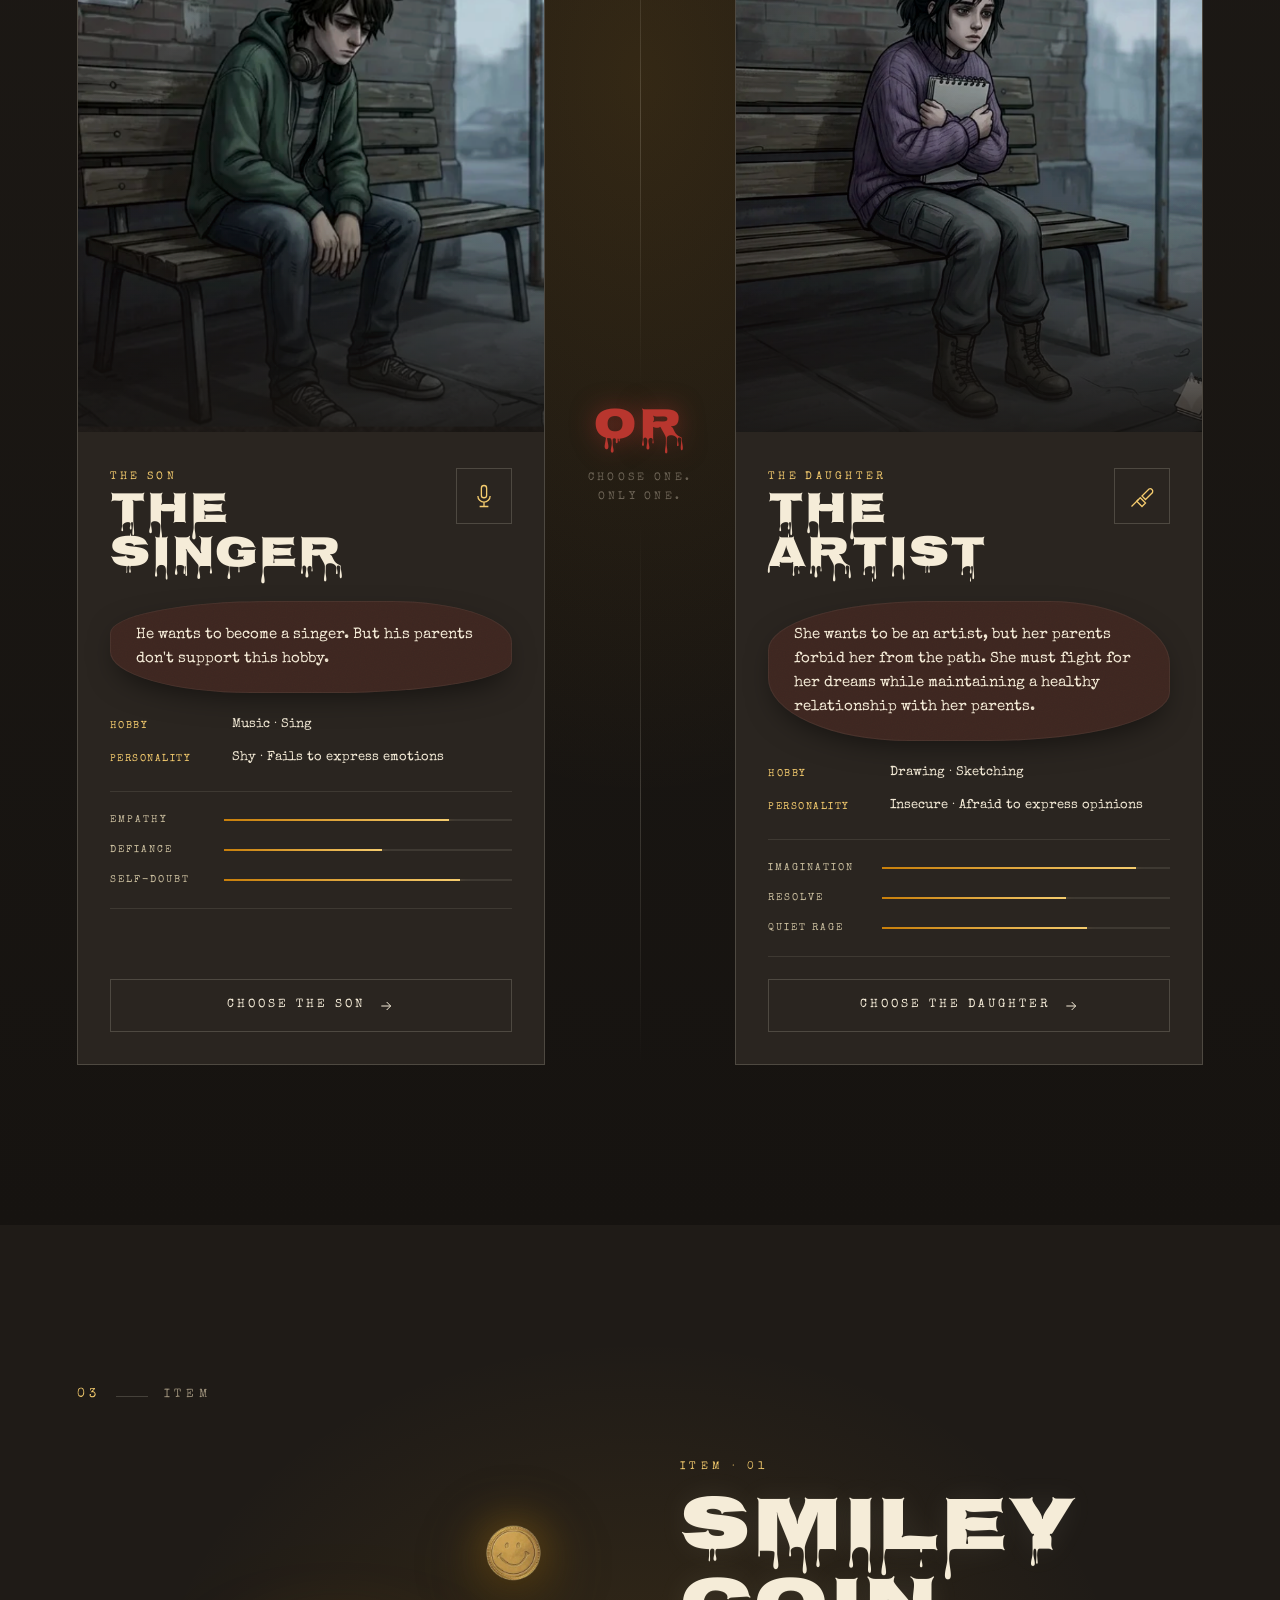
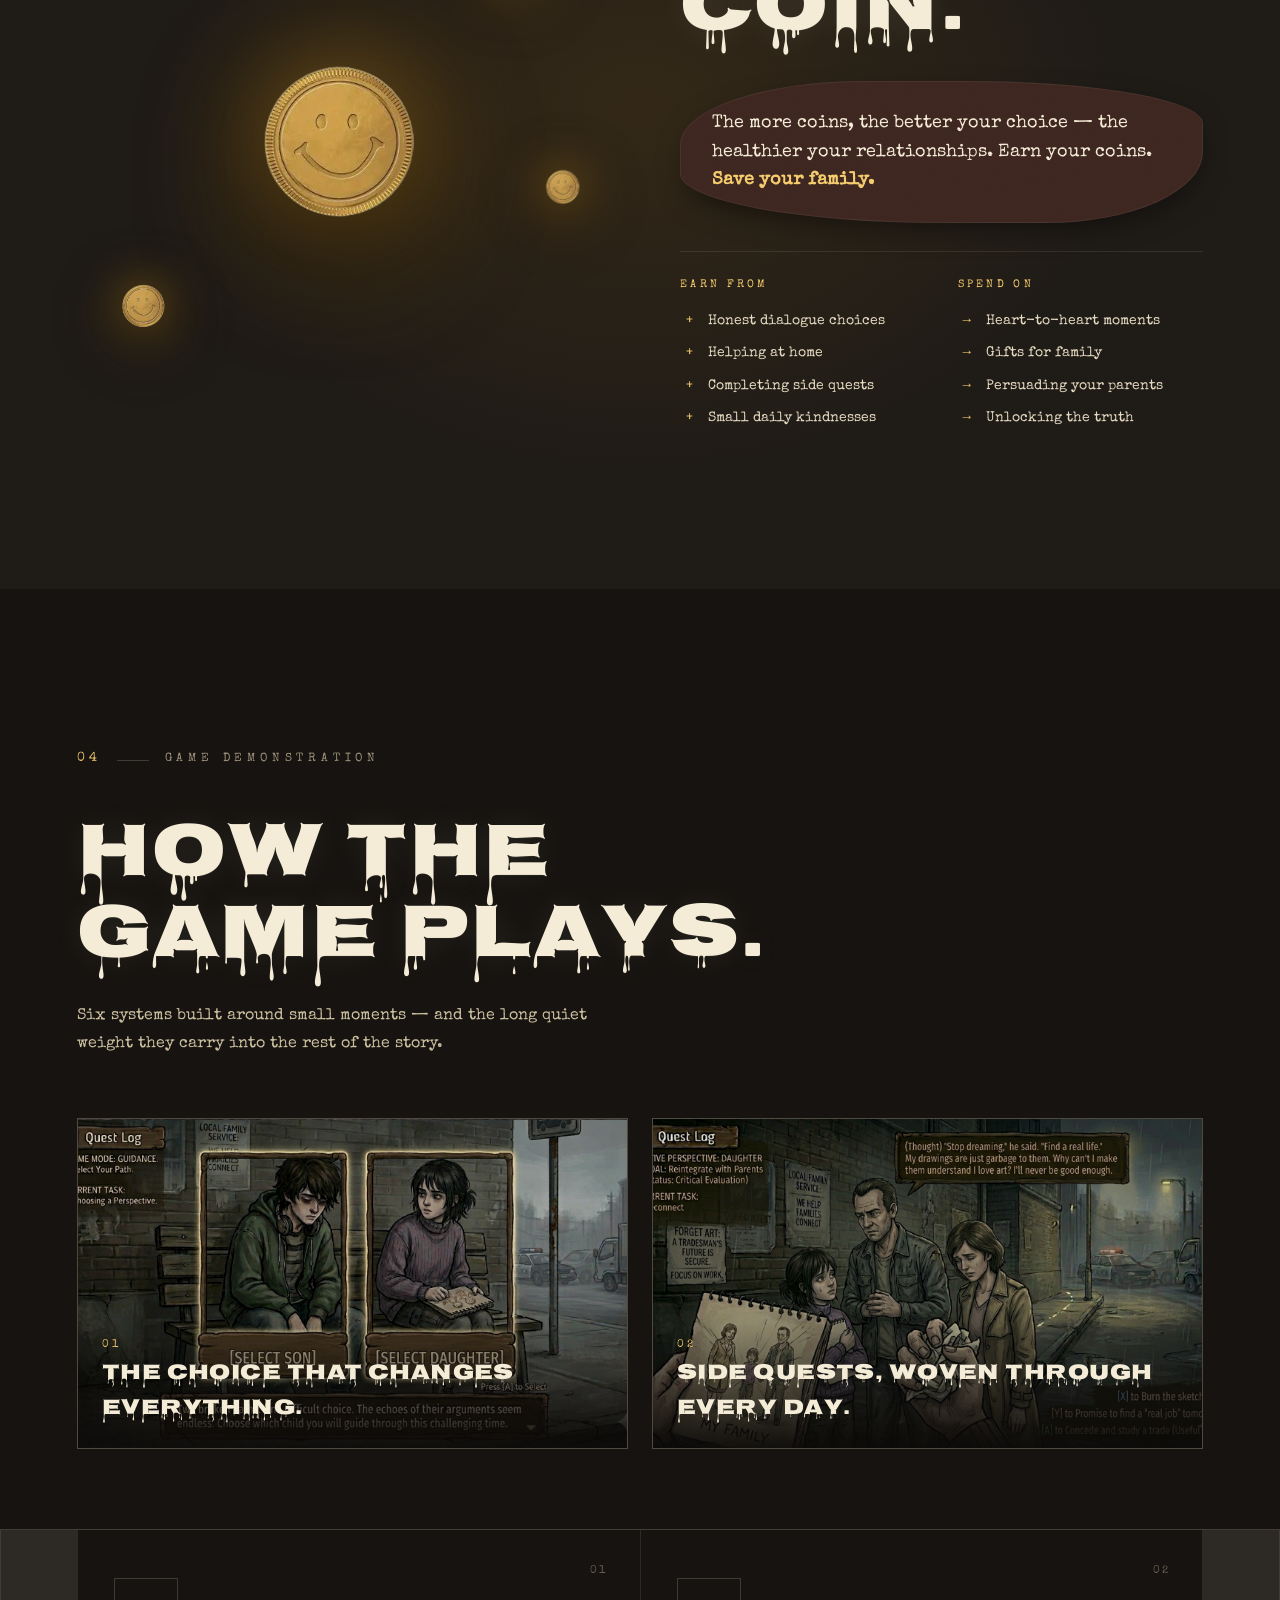
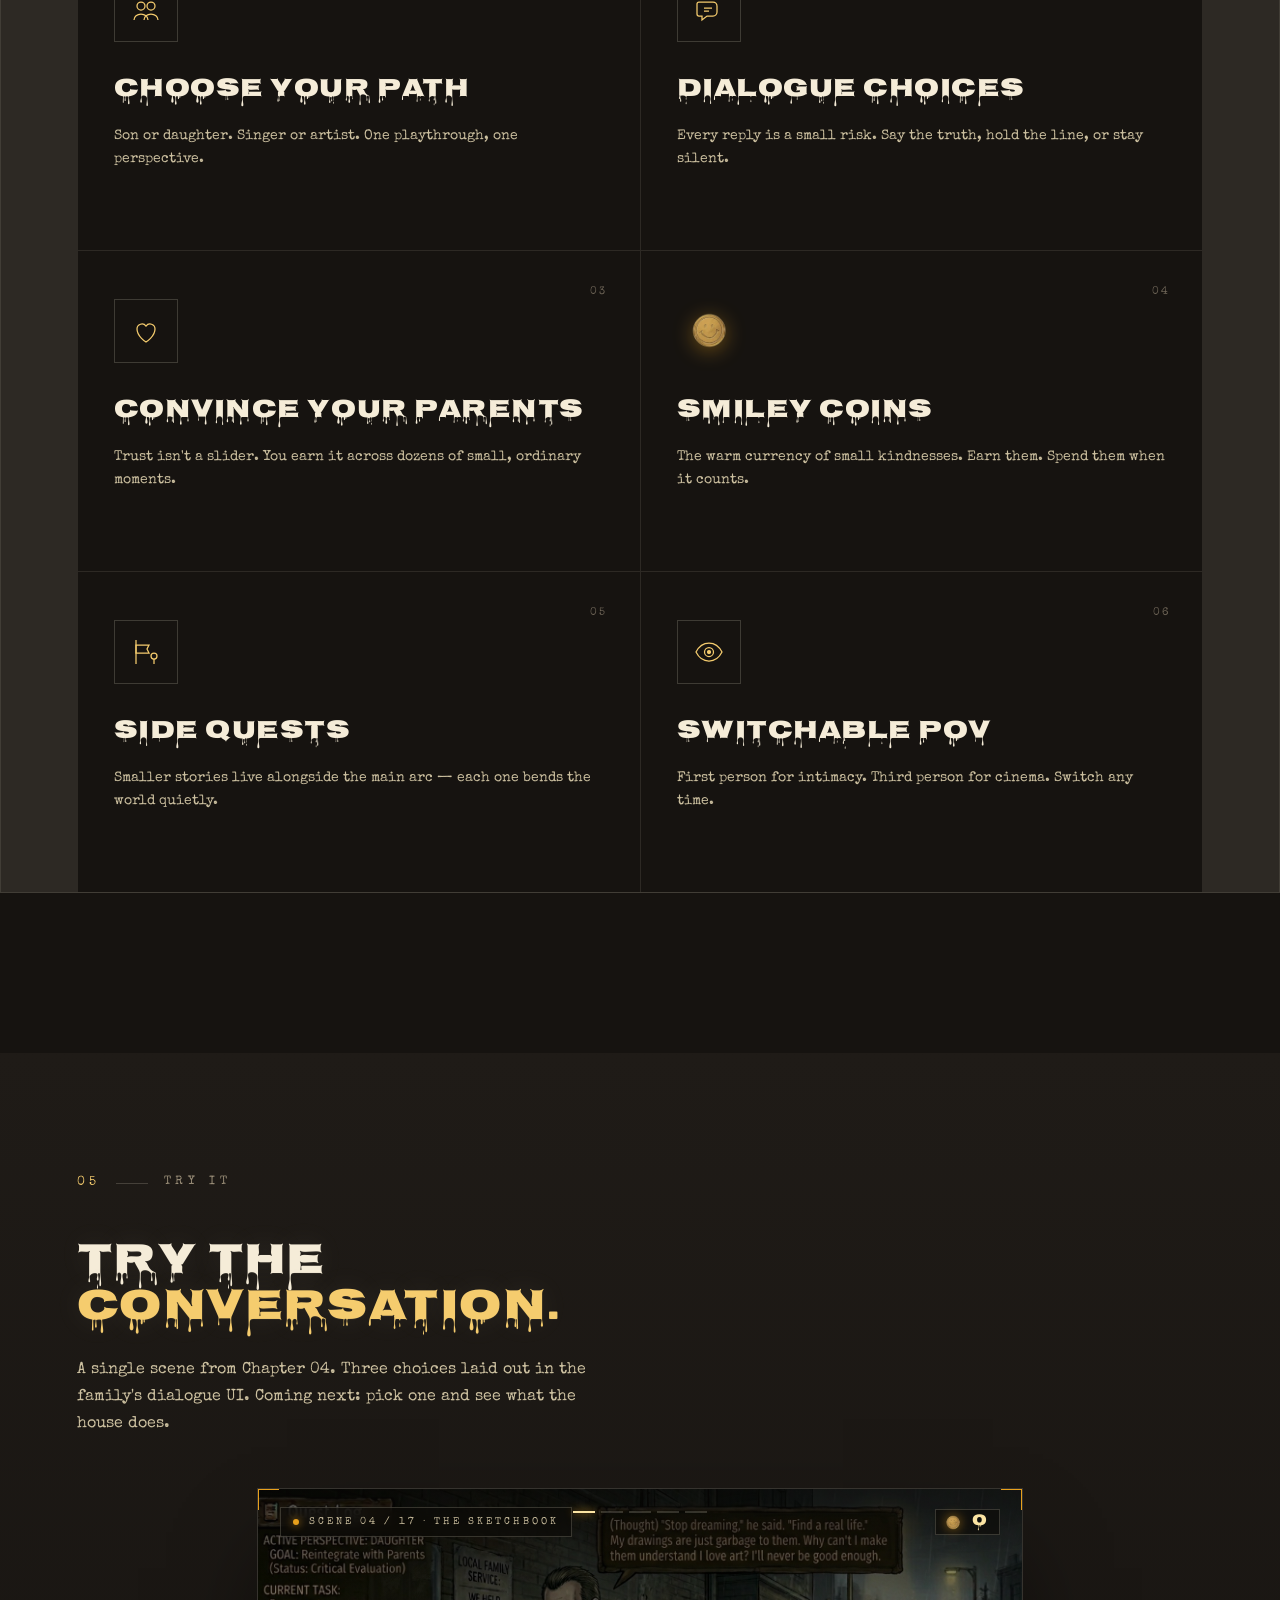
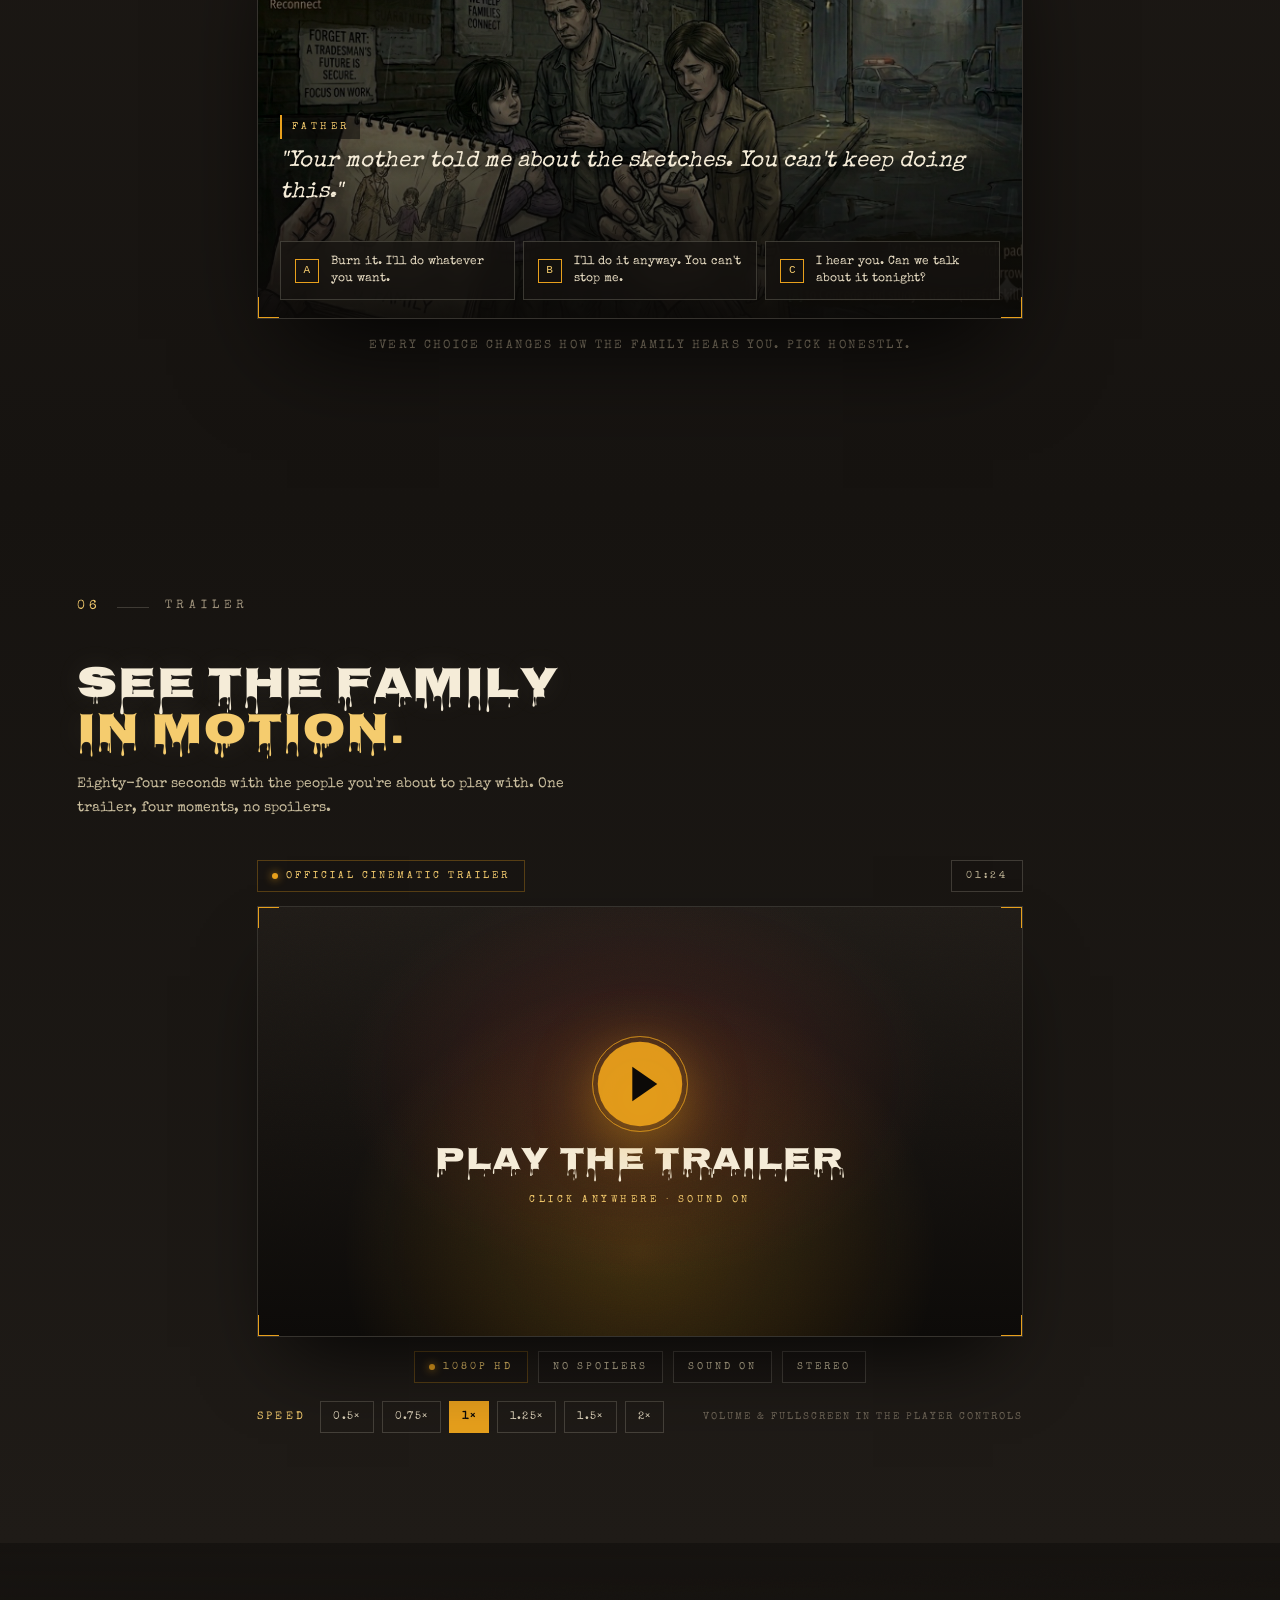
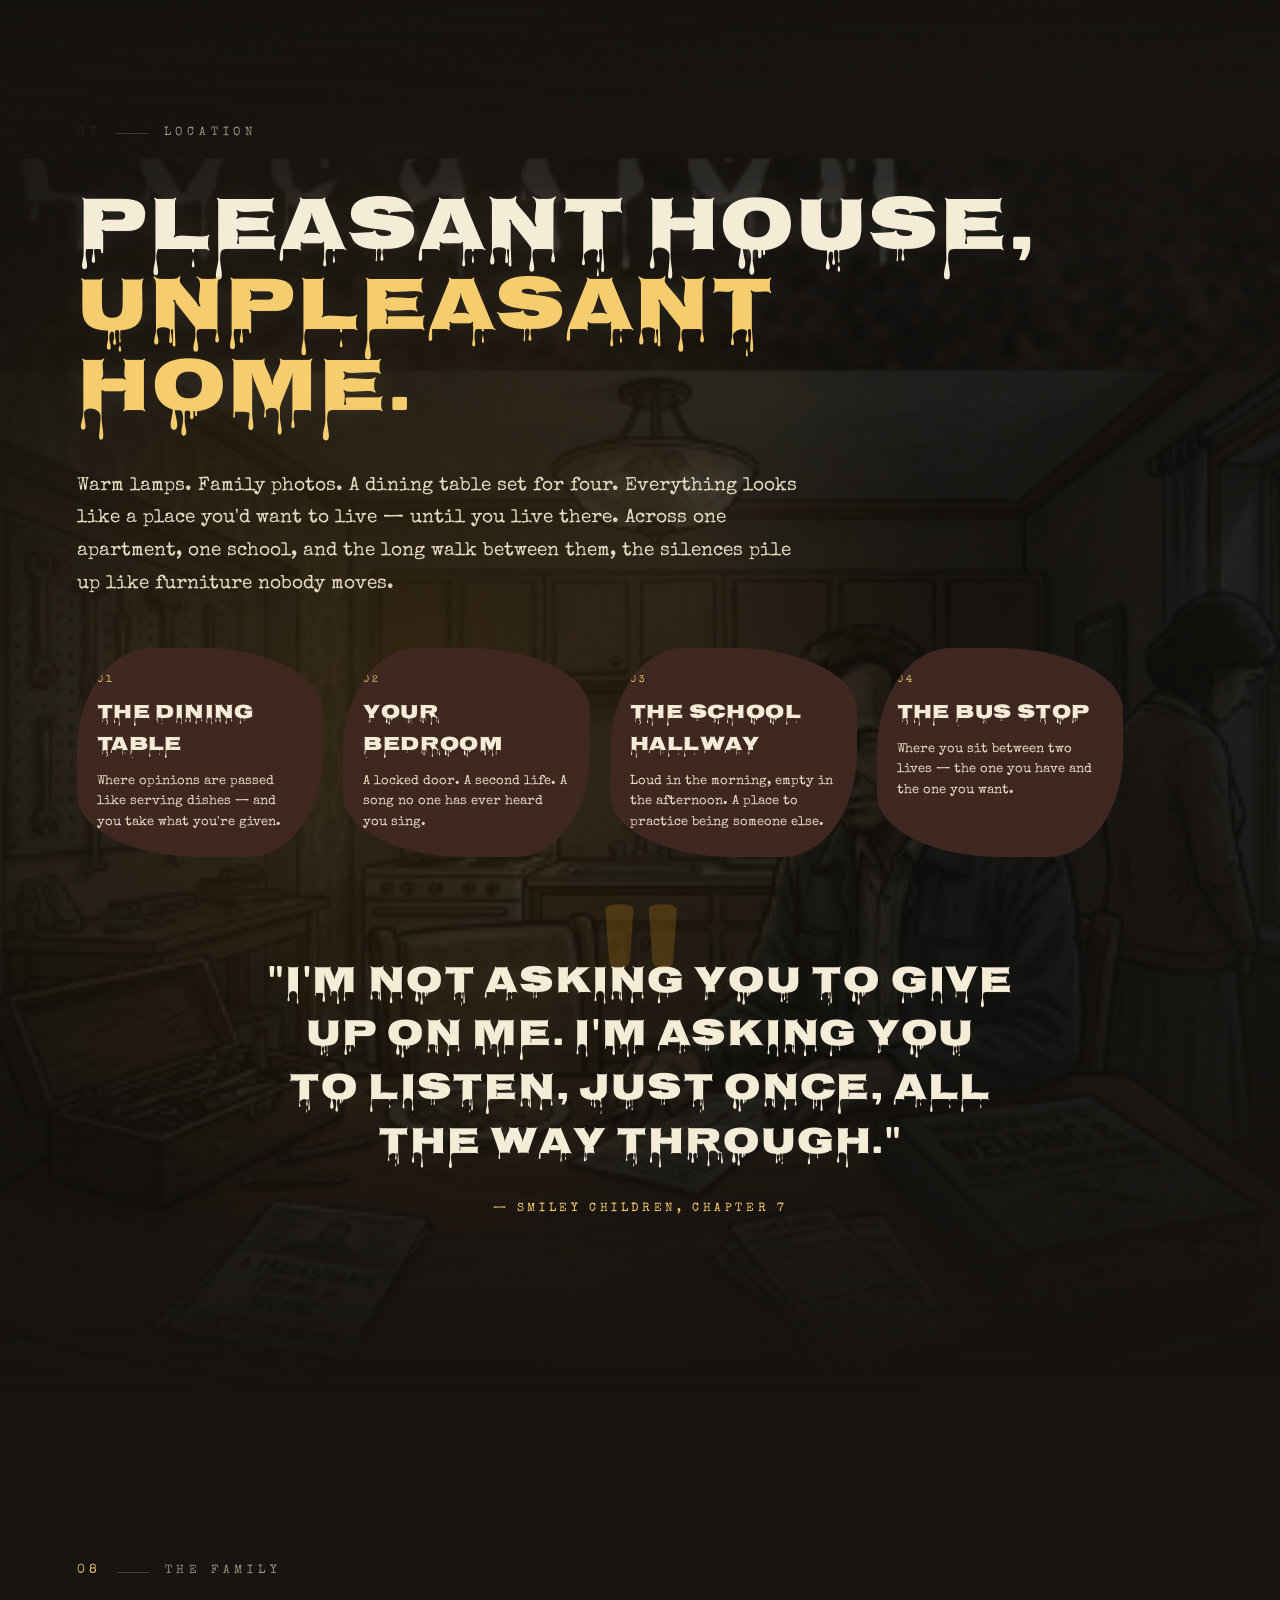
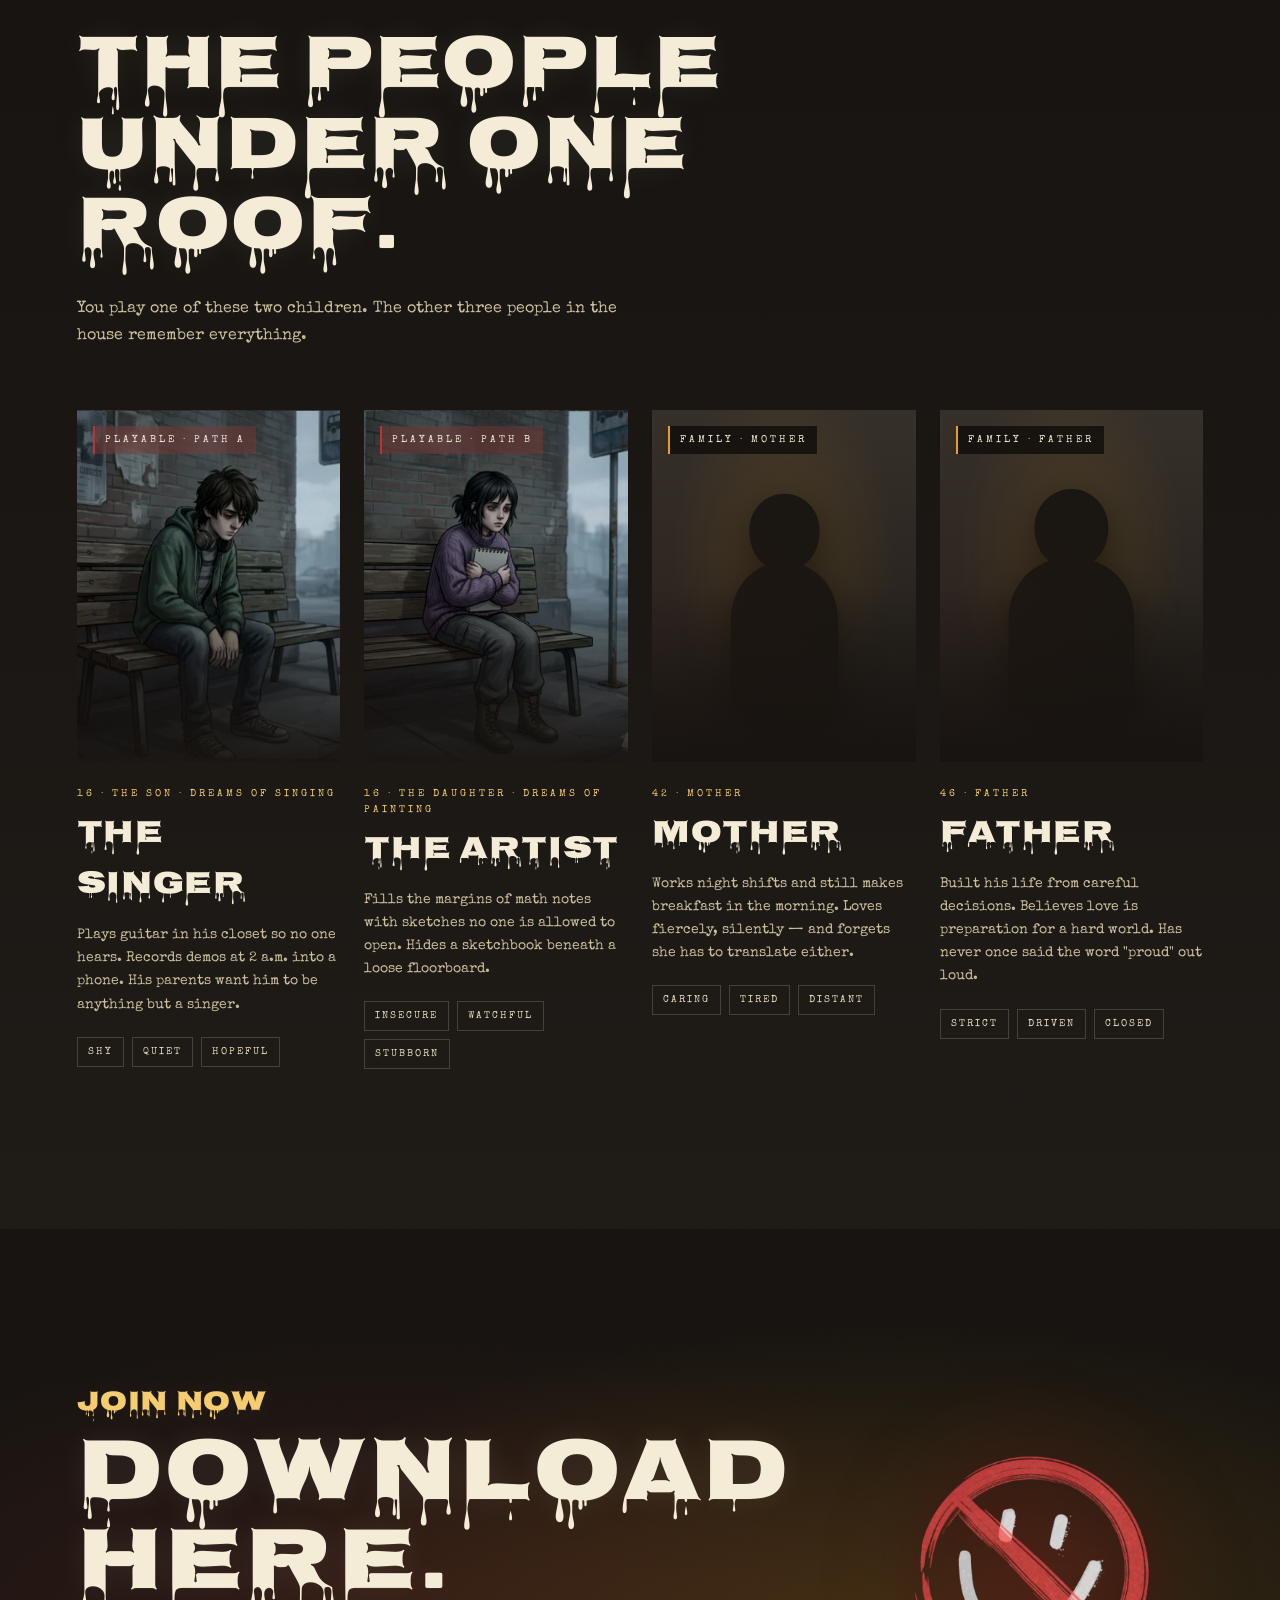
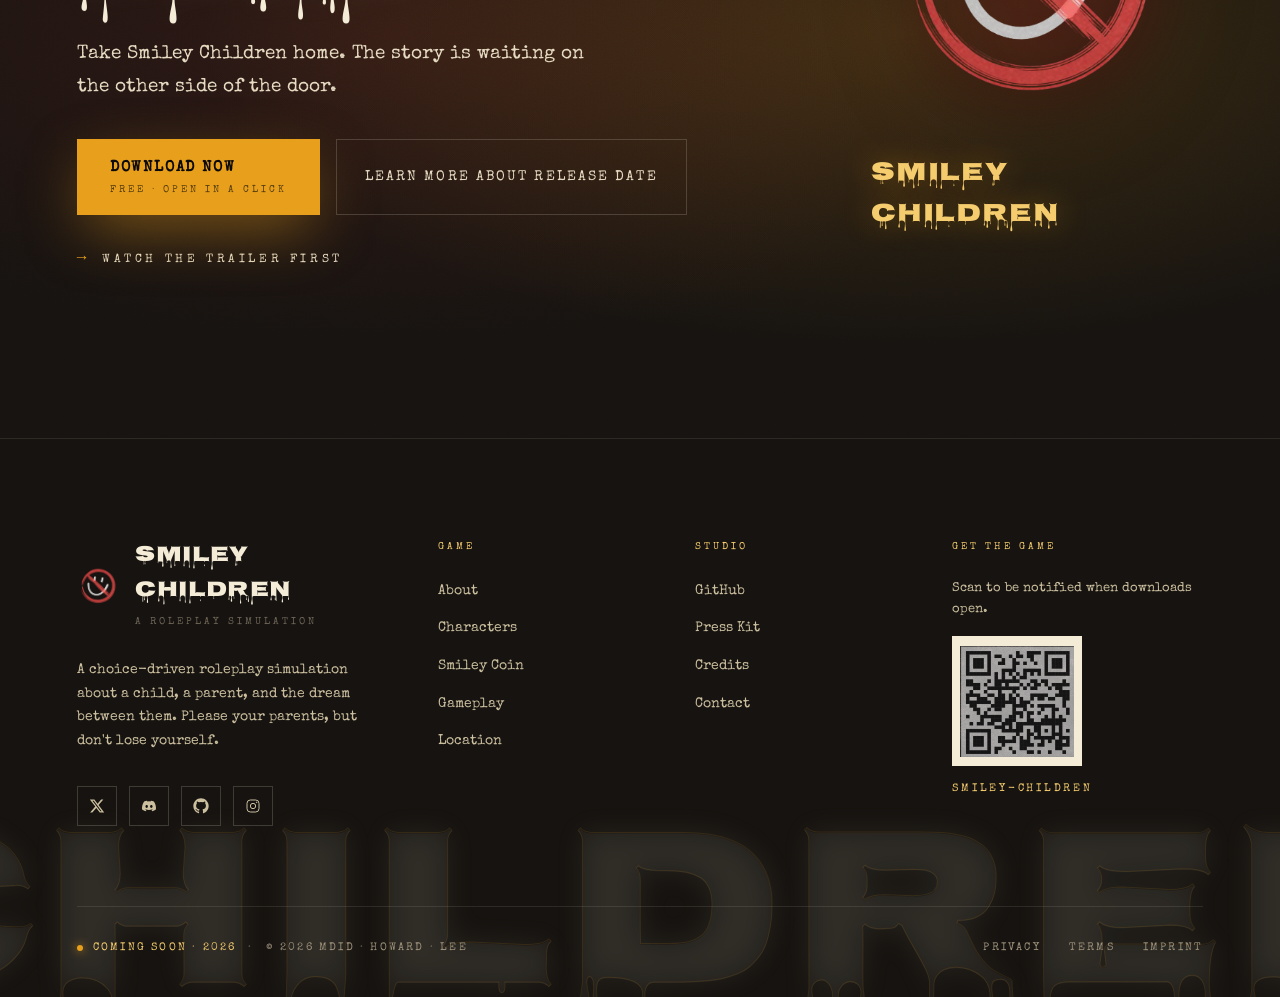
==== commit e77a69fe: "feat(showcase): expand Try It into a 5-scene rotating arc One scene wasn't enough to actually feel t" ====
--- a/index.html
+++ b/index.html
@@ -494,14 +494,14 @@
 
                 <!-- Scene (default state) -->
                 <div class="showcase__scene" id="showcaseScene">
-                    <div class="showcase__bg" style="background-image: url('assets/demo-quest.png');"></div>
+                    <div class="showcase__bg" id="showcaseBg" style="background-image: url('assets/demo-quest.png');"></div>
                     <div class="showcase__bg-overlay"></div>
 
                     <!-- Top HUD: scene marker + Smiley Coin counter -->
                     <div class="showcase__hud">
                         <div class="showcase__hud-left">
                             <span class="showcase__hud-dot"></span>
-                            <span>Scene 04 / 17 · The Sketchbook</span>
+                            <span id="showcaseSceneLabel">Scene 04 / 17 · The Sketchbook</span>
                         </div>
                         <div class="showcase__hud-right">
                             <img src="assets/coin.png" alt="Smiley Coin" class="showcase__hud-coin">
@@ -509,14 +509,23 @@
                         </div>
                     </div>
 
+                    <!-- Progress dots (5 scenes) -->
+                    <div class="showcase__progress" id="showcaseProgress" aria-hidden="true">
+                        <span class="showcase__progress-dot is-active"></span>
+                        <span class="showcase__progress-dot"></span>
+                        <span class="showcase__progress-dot"></span>
+                        <span class="showcase__progress-dot"></span>
+                        <span class="showcase__progress-dot"></span>
+                    </div>
+
                     <!-- Dialogue card -->
                     <div class="showcase__dialog">
-                        <span class="showcase__speaker">Father</span>
-                        <p class="showcase__line">"Your mother told me about the sketches. You can't keep doing this."</p>
+                        <span class="showcase__speaker" id="showcaseSpeaker">Father</span>
+                        <p class="showcase__line" id="showcaseLine">"Your mother told me about the sketches. You can't keep doing this."</p>
                     </div>
 
                     <!-- Choices -->
-                    <div class="showcase__choices">
+                    <div class="showcase__choices" id="showcaseChoices">
                         <button class="showcase__choice" data-choice="wrong" data-cursor="hover">
                             <span class="showcase__choice-num">A</span>
                             <span class="showcase__choice-text">Burn it. I'll do whatever you want.</span>
@@ -538,11 +547,11 @@
                         <img src="assets/coin.png" alt="">
                     </div>
                     <span class="showcase__plus">+5 Smiley Coins</span>
-                    <h3 class="drip">Honest. Brave. Heard.</h3>
-                    <p>You didn't lie and you didn't run. You bought a sentence — and that's how trust starts.</p>
+                    <h3 class="drip" id="showcaseSuccessHeadline">Honest. Brave. Heard.</h3>
+                    <p id="showcaseSuccessBody">You didn't lie and you didn't run. You bought a sentence — and that's how trust starts.</p>
                     <button class="showcase__retry" id="showcaseRetrySuccess" data-cursor="hover">
                         <svg viewBox="0 0 24 24" fill="none" stroke="currentColor" stroke-width="1.6" stroke-linecap="round"><path d="M3 12a9 9 0 1 0 3-6.7"/><polyline points="3 4 3 9 8 9"/></svg>
-                        <span>Play it again</span>
+                        <span id="showcaseRetryLabel">Next scene</span>
                     </button>
                 </div>
 
--- a/styles.css
+++ b/styles.css
@@ -2822,6 +2822,39 @@
     line-height: 1;
 }
 
+/* Progress dots — center top */
+.showcase__progress {
+    position: absolute;
+    top: 22px;
+    left: 50%;
+    transform: translateX(-50%);
+    display: flex;
+    gap: 6px;
+    z-index: 5;
+    pointer-events: none;
+}
+
+.showcase__progress-dot {
+    width: 22px;
+    height: 2px;
+    background: rgba(245, 236, 216, 0.18);
+    transition: background 0.4s var(--ease);
+}
+
+.showcase__progress-dot.is-done {
+    background: var(--gold-300);
+    box-shadow: 0 0 6px rgba(232, 160, 28, 0.7);
+}
+
+.showcase__progress-dot.is-active {
+    background: var(--gold-100);
+    box-shadow: 0 0 8px rgba(232, 160, 28, 0.9);
+}
+
+@media (max-width: 700px) {
+    .showcase__progress { top: 56px; }
+}
+
 .showcase__dialog {
     position: absolute;
     bottom: 110px;
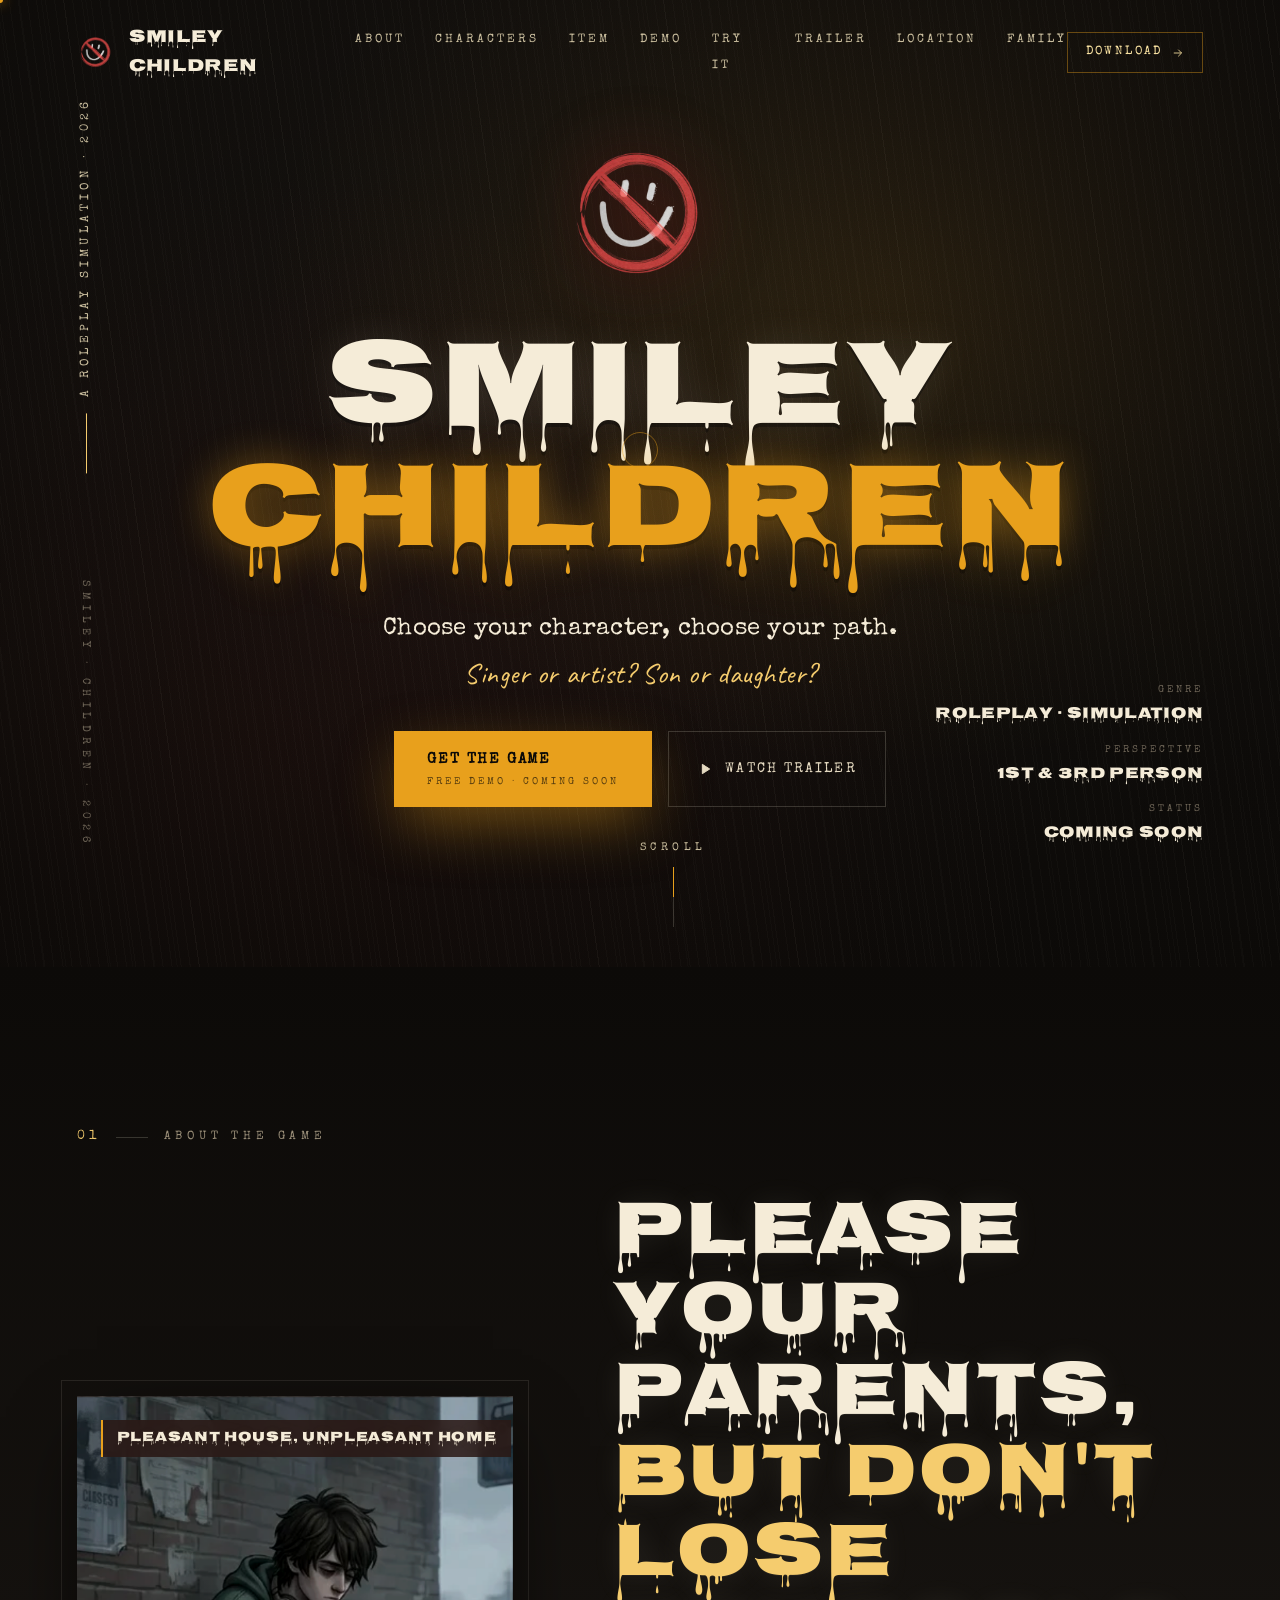
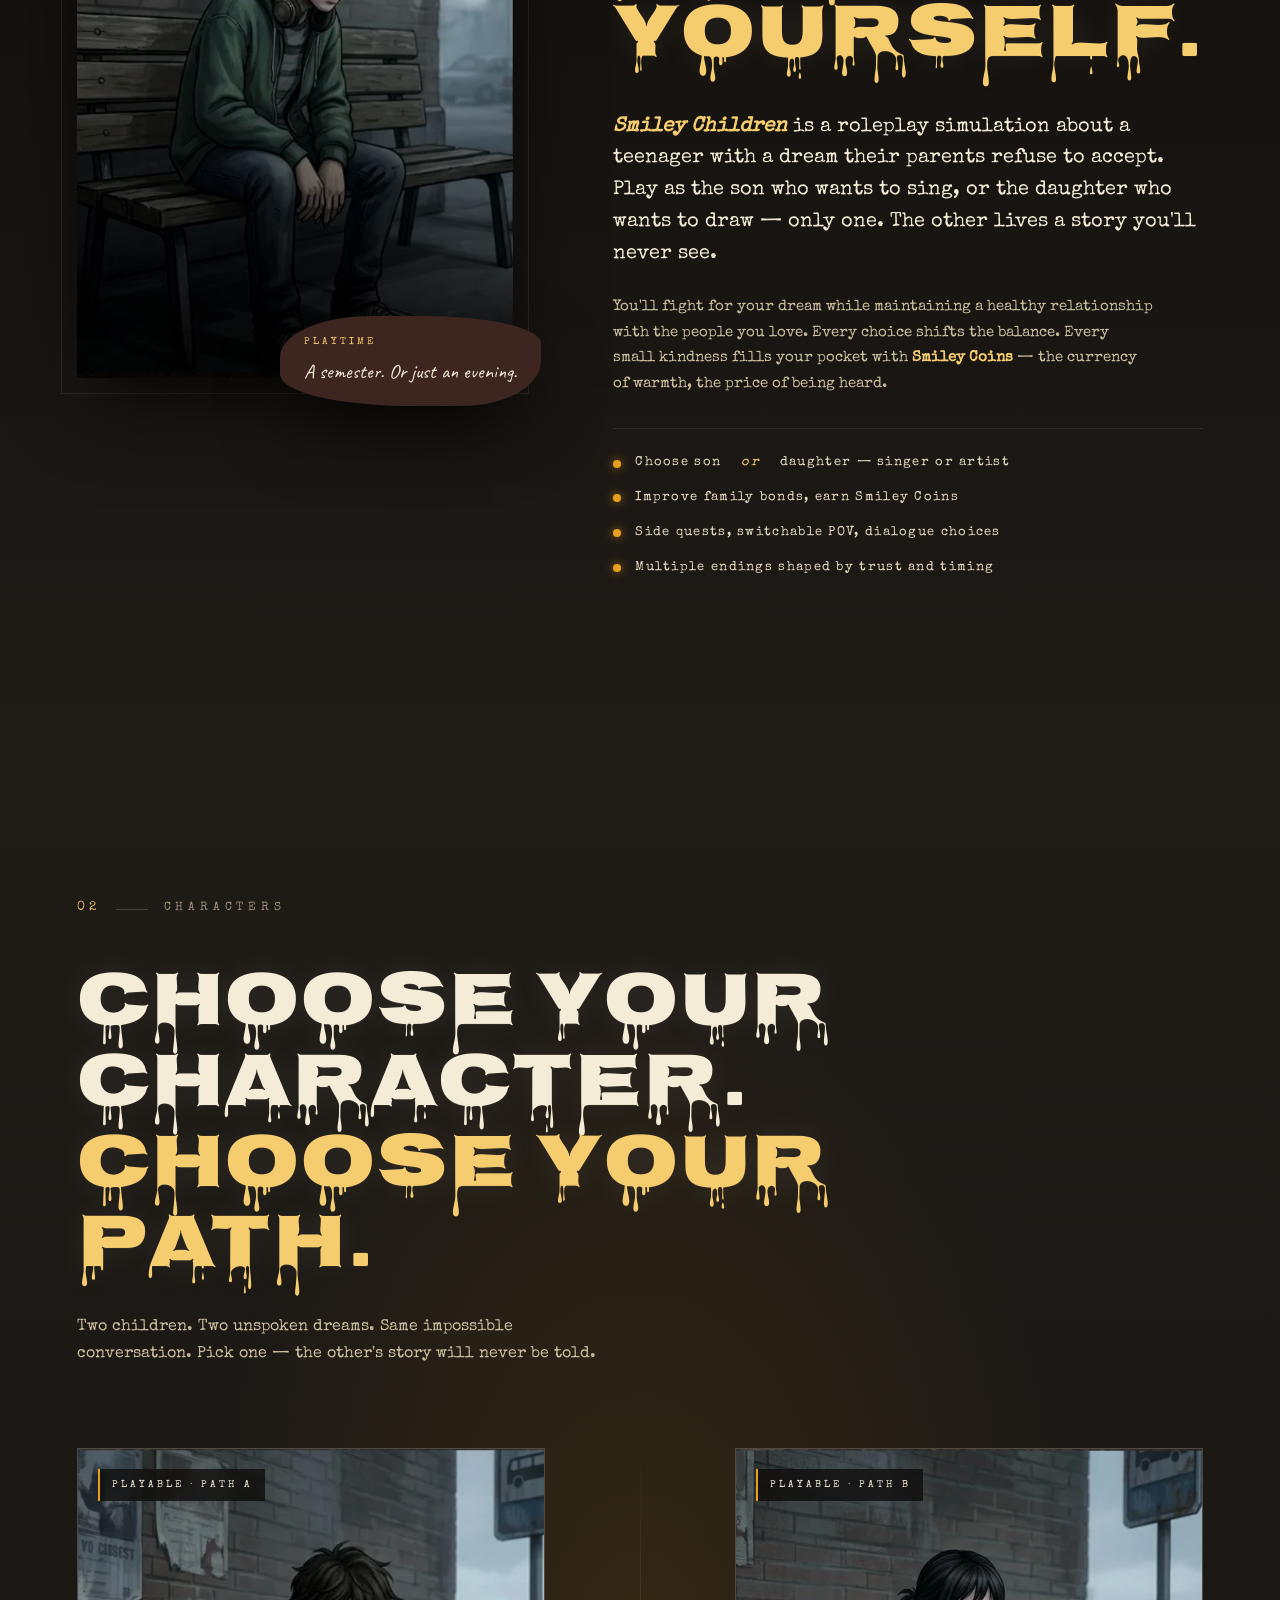
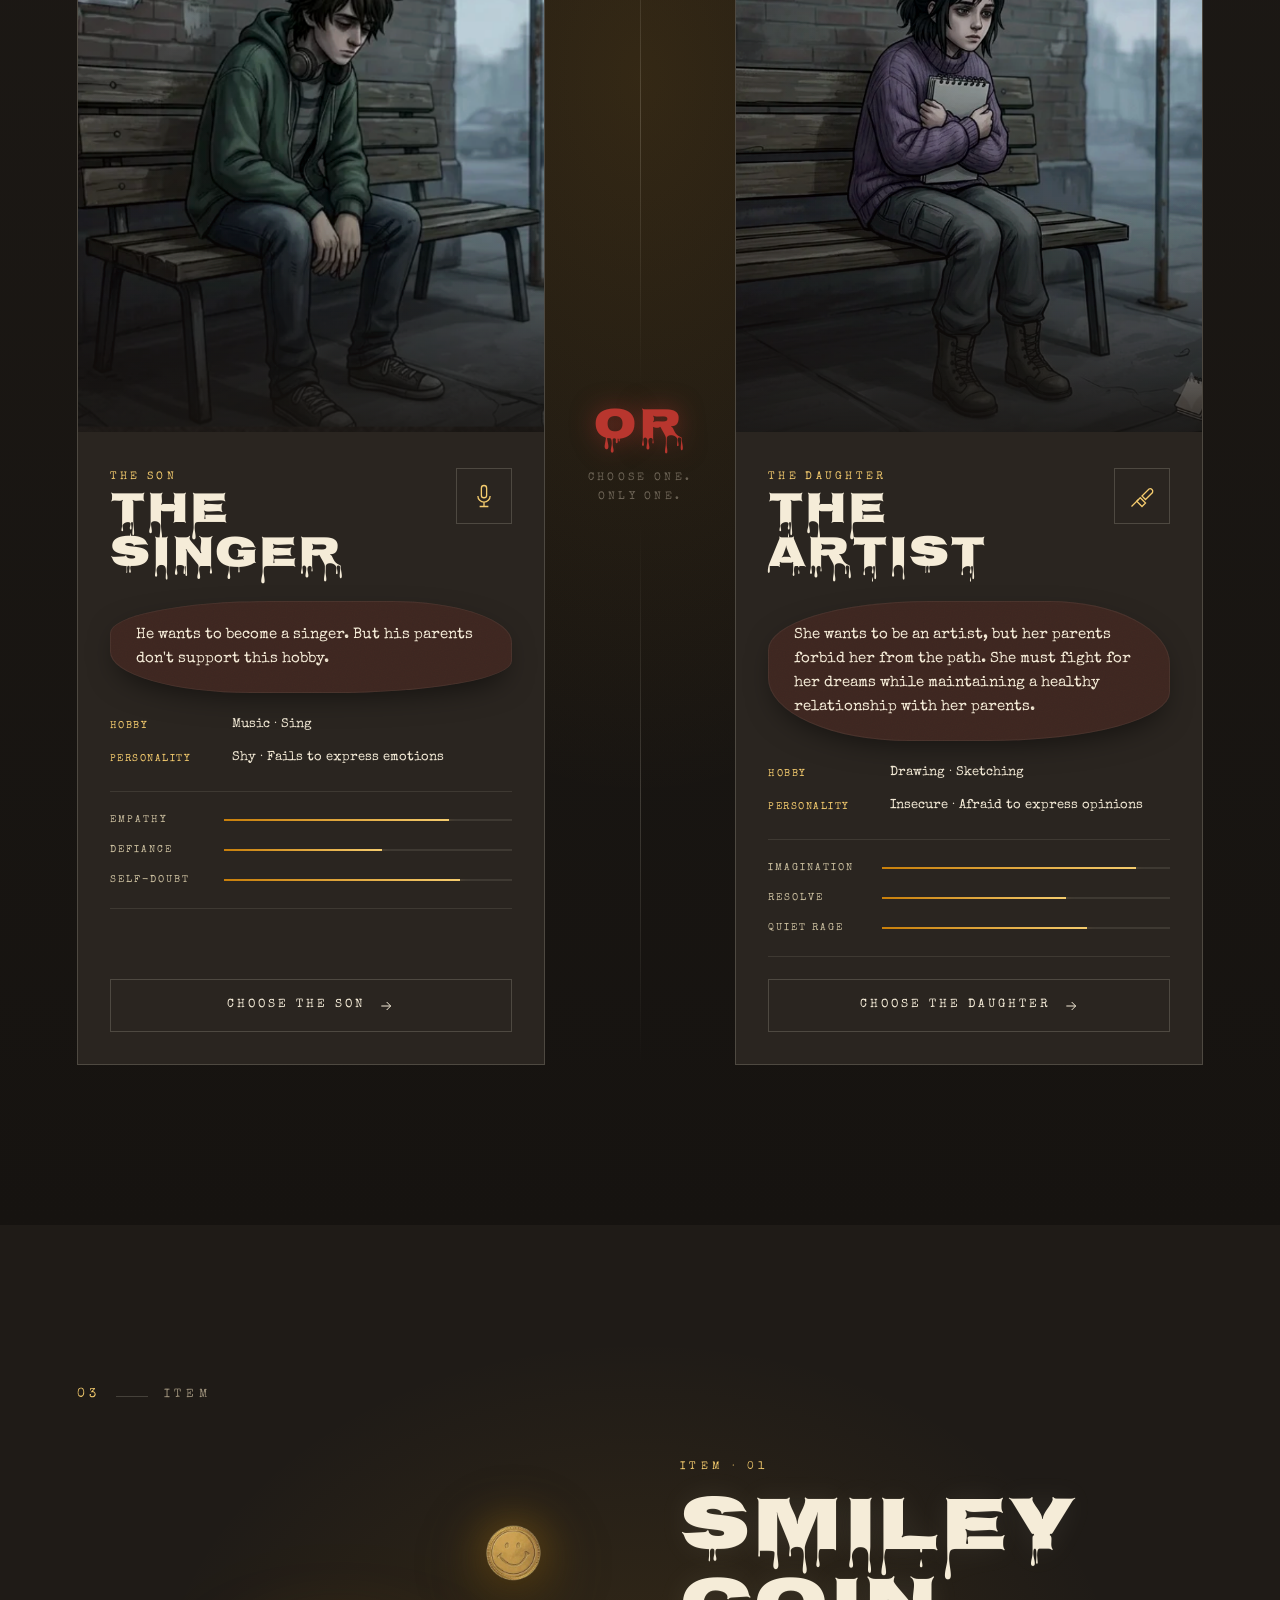
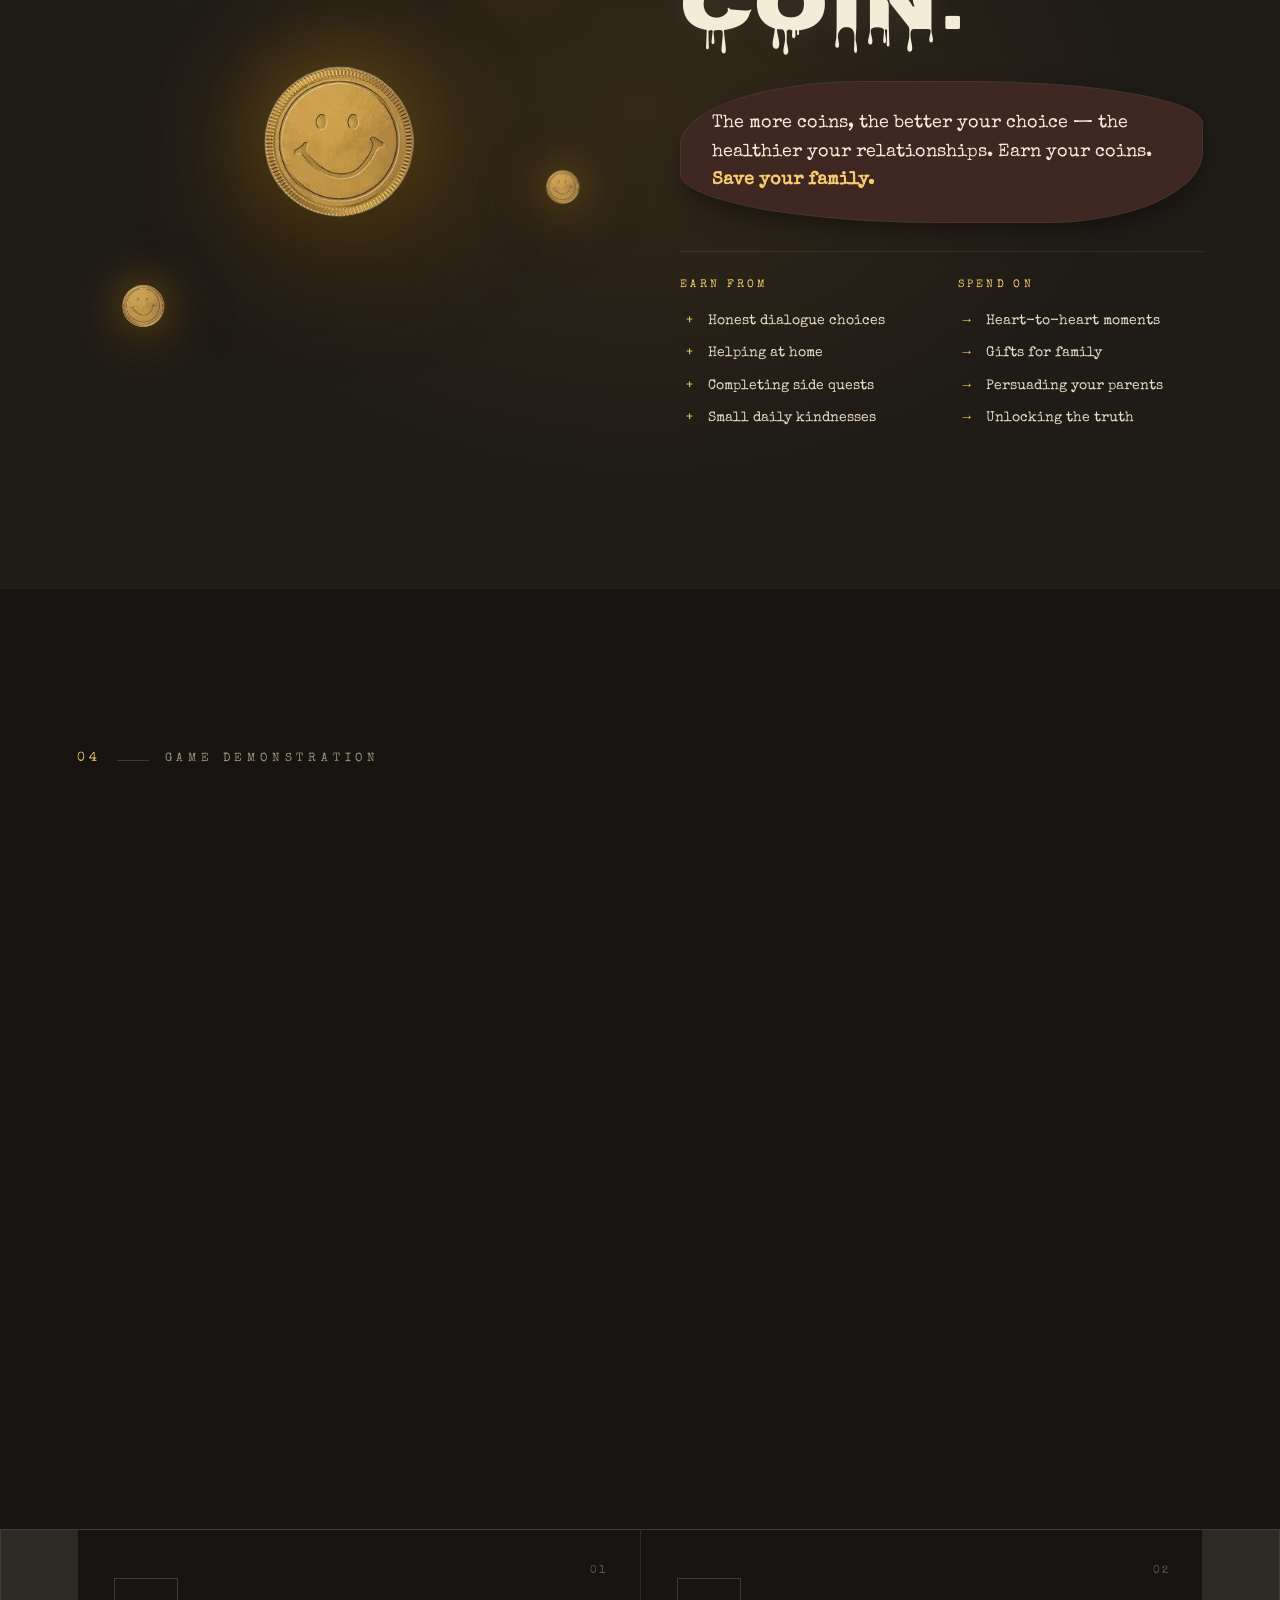
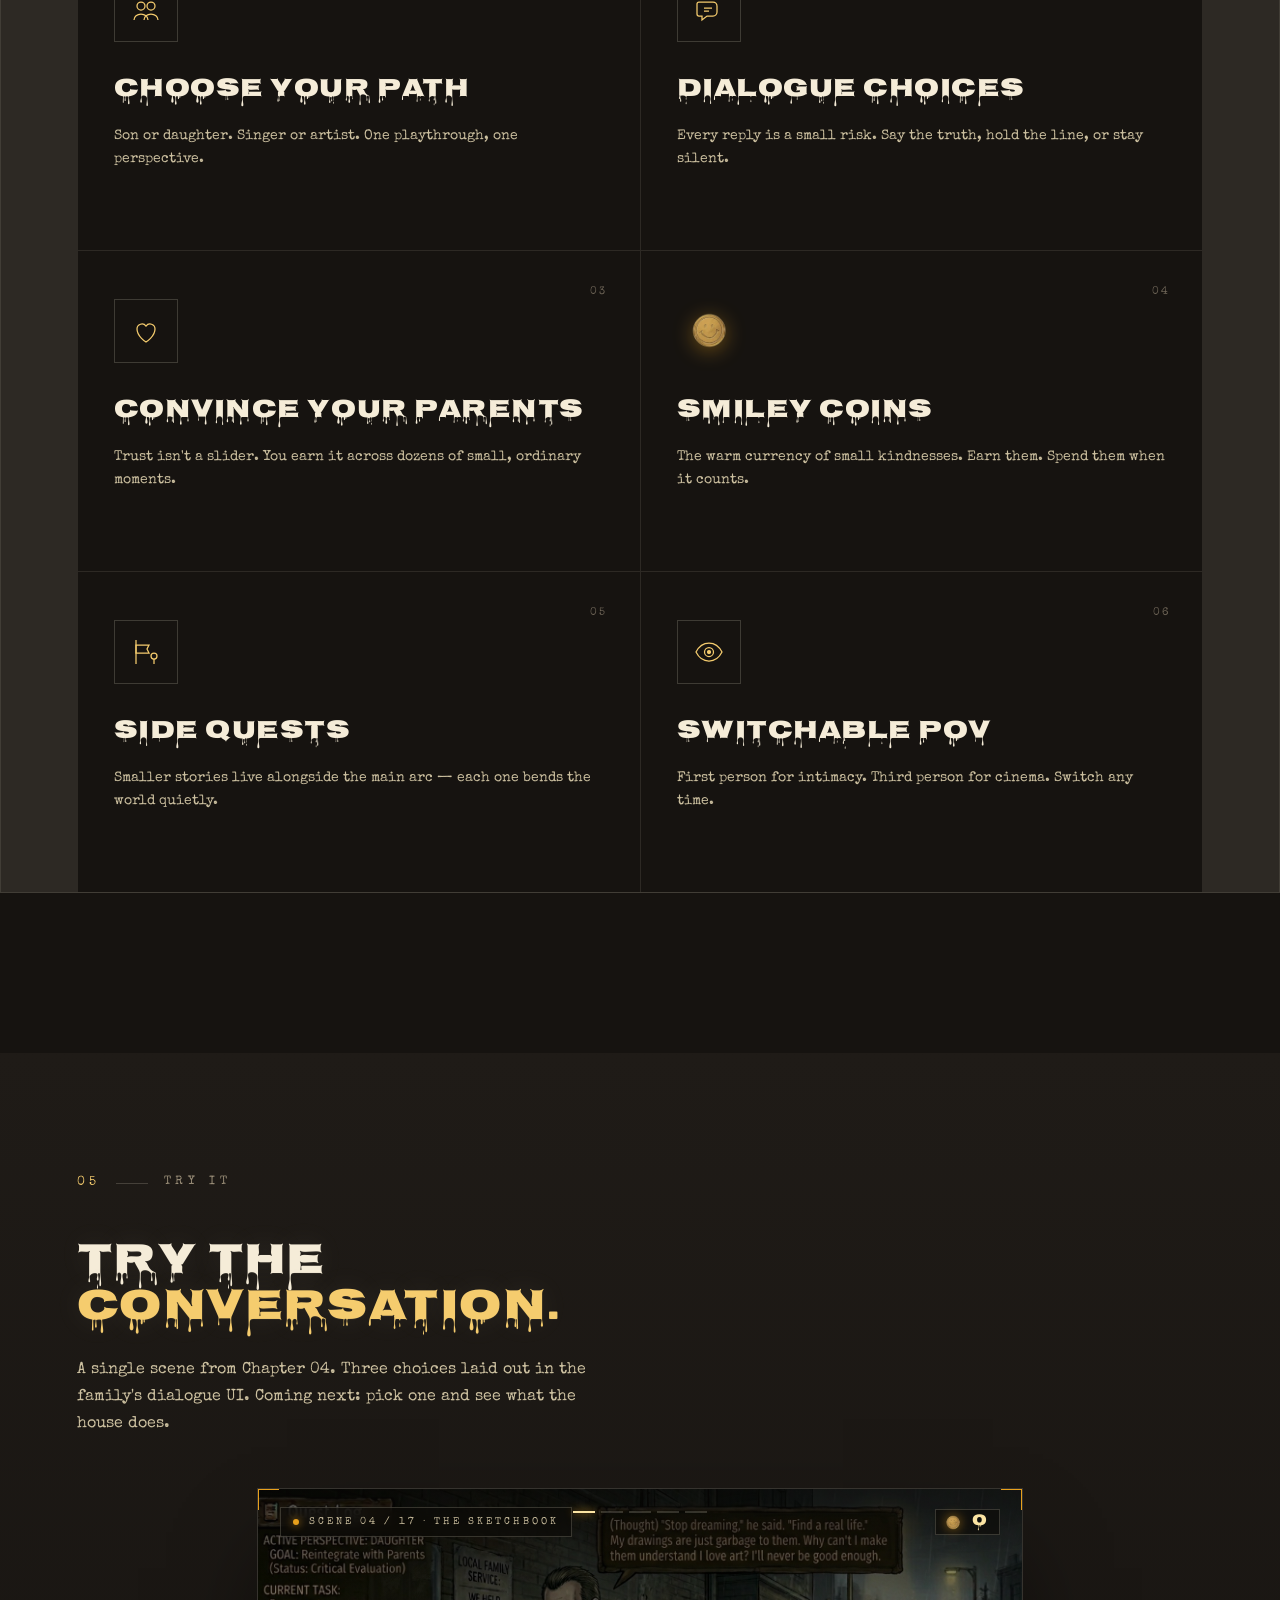
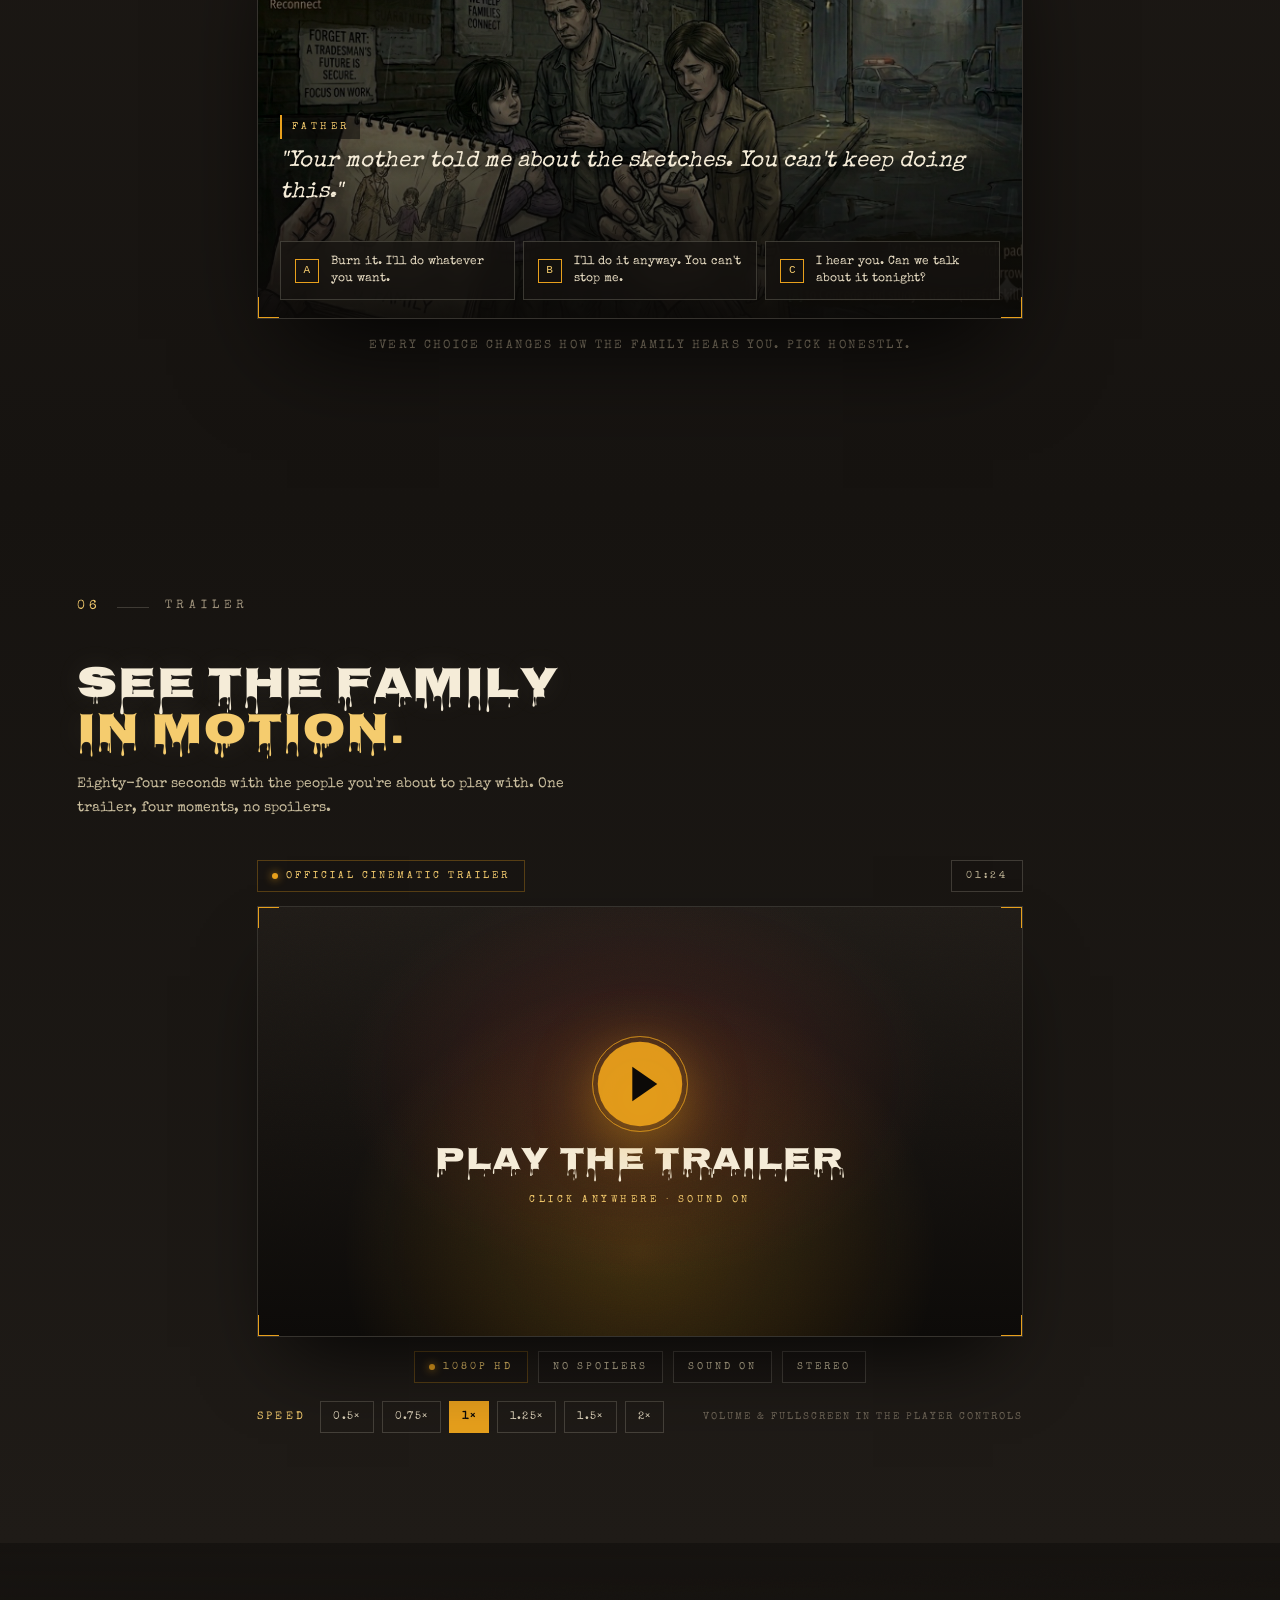
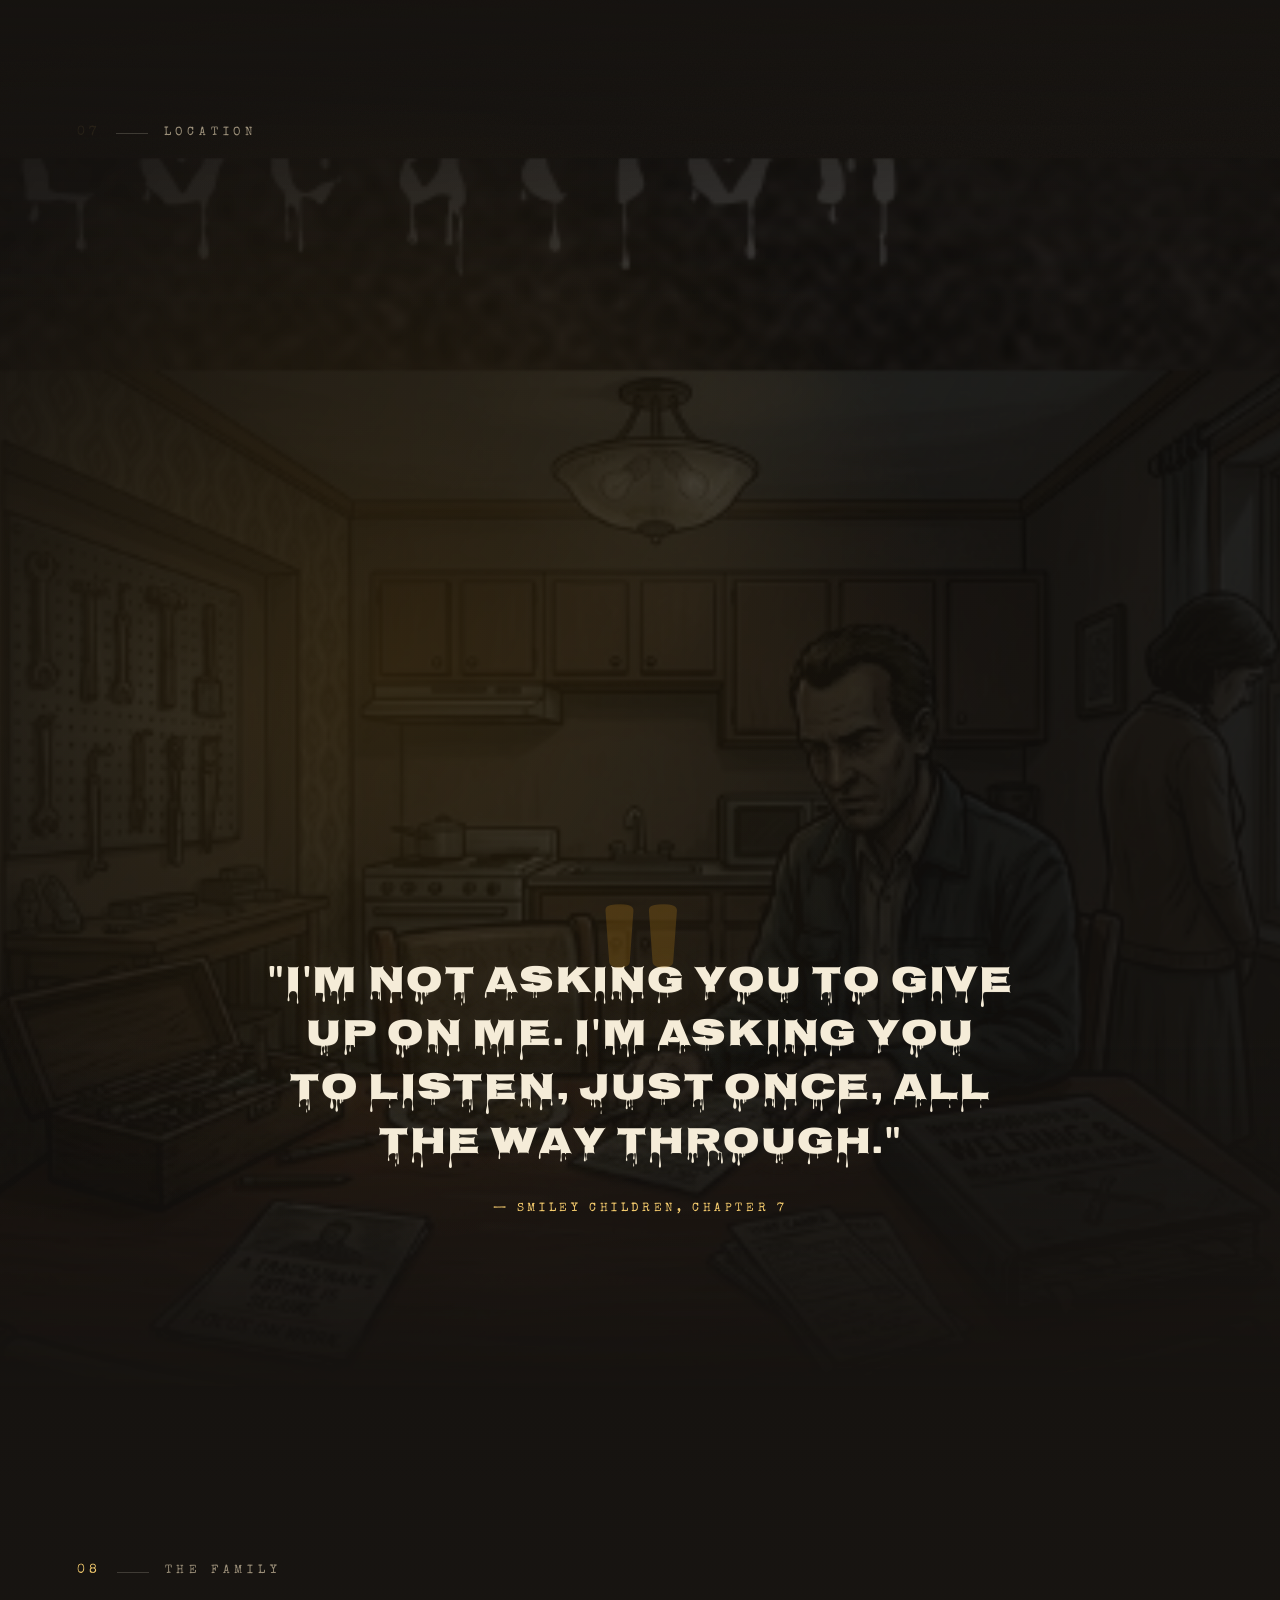
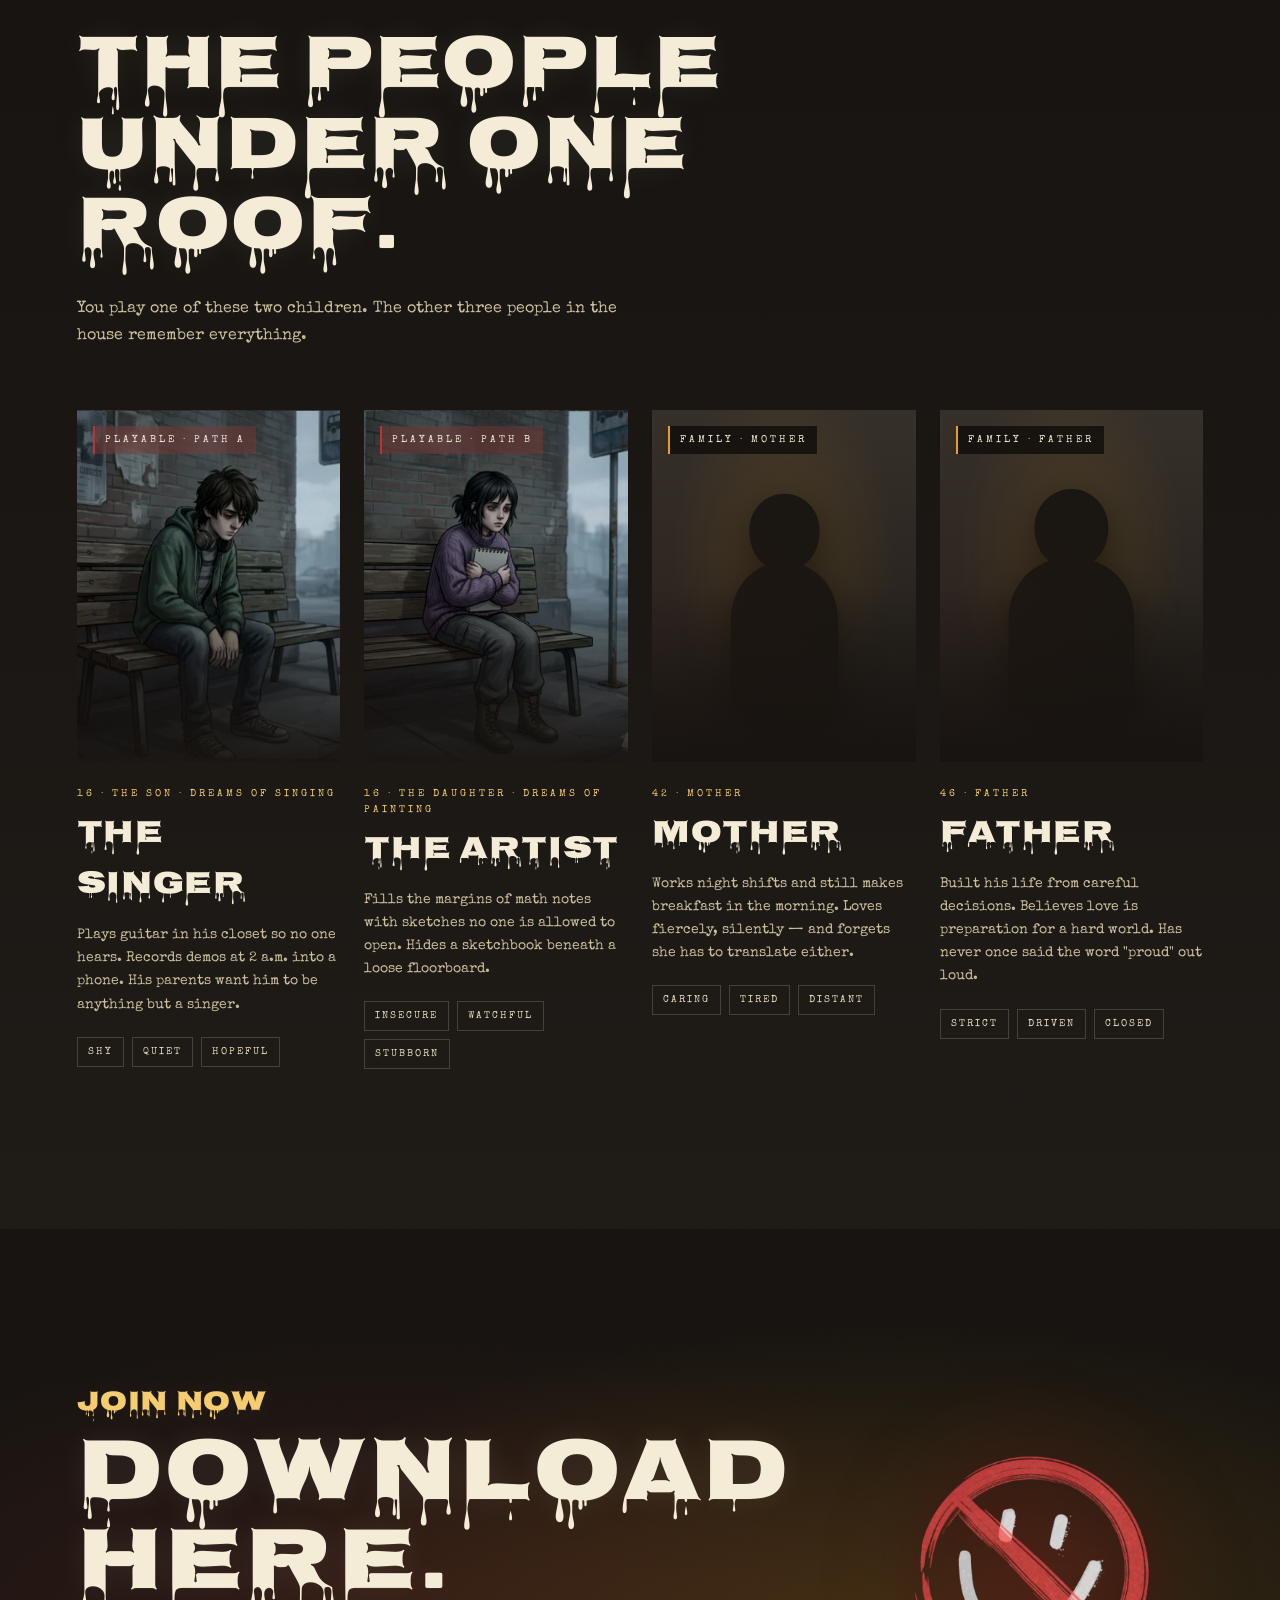
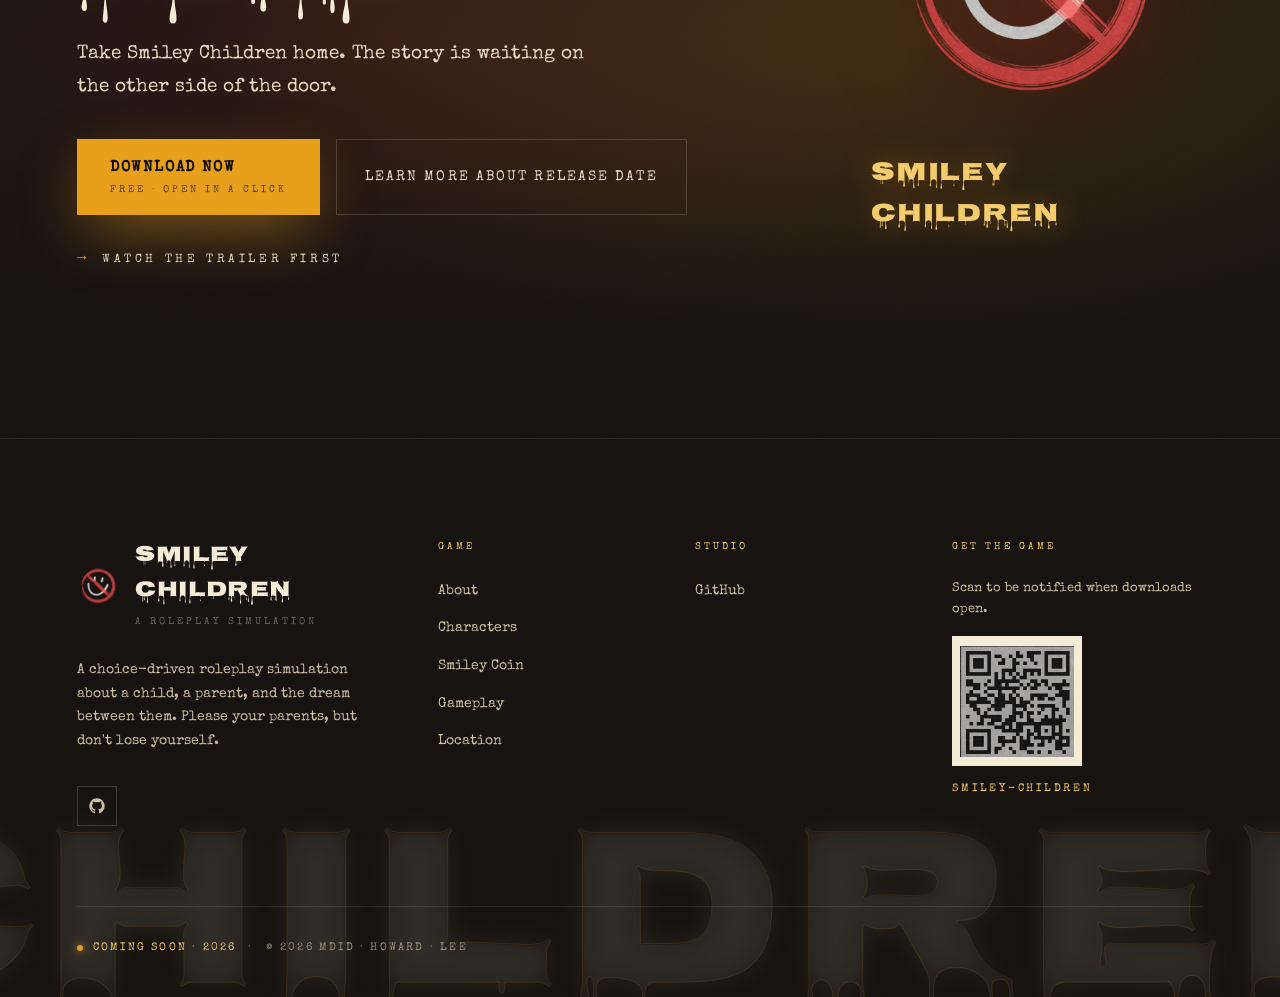
==== commit 7f35a897: "chore: delete unlinked footer items so nothing leads to a dead end The footer had a handful of links" ====
--- a/index.html
+++ b/index.html
@@ -841,17 +841,8 @@
                 </div>
                 <p class="footer__about">A choice-driven roleplay simulation about a child, a parent, and the dream between them. Please your parents, but don't lose yourself.</p>
                 <div class="footer__social">
-                    <a href="#" class="footer__social-link" aria-label="Twitter" data-cursor="hover">
-                        <svg viewBox="0 0 24 24" fill="currentColor"><path d="M18.244 2.25h3.308l-7.227 8.26 8.502 11.24H16.17l-5.214-6.817L4.99 21.75H1.68l7.73-8.835L1.254 2.25H8.08l4.713 6.231zm-1.161 17.52h1.833L7.084 4.126H5.117z"/></svg>
-                    </a>
-                    <a href="#" class="footer__social-link" aria-label="Discord" data-cursor="hover">
-                        <svg viewBox="0 0 24 24" fill="currentColor"><path d="M19.27 5.33C17.94 4.71 16.5 4.26 15 4a.09.09 0 0 0-.07.03c-.18.33-.39.76-.53 1.09a16.09 16.09 0 0 0-4.8 0c-.14-.34-.35-.76-.54-1.09c-.01-.02-.04-.03-.07-.03c-1.5.26-2.93.71-4.27 1.33c-.01 0-.02.01-.03.02c-2.72 4.07-3.47 8.03-3.1 11.95c0 .02.01.04.03.05c1.8 1.32 3.53 2.12 5.24 2.65c.03.01.06 0 .07-.02c.4-.55.76-1.13 1.07-1.74c.02-.04 0-.08-.04-.09c-.57-.22-1.11-.48-1.64-.78c-.04-.02-.04-.08-.01-.11c.11-.08.22-.17.33-.25c.02-.02.05-.02.07-.01c3.44 1.57 7.15 1.57 10.55 0c.02-.01.05-.01.07.01c.11.09.22.17.33.26c.04.03.04.09-.01.11c-.52.31-1.07.56-1.64.78c-.04.01-.05.06-.04.09c.32.61.68 1.19 1.07 1.74c.03.01.06.02.09.01c1.72-.53 3.45-1.33 5.25-2.65c.02-.01.03-.03.03-.05c.44-4.53-.73-8.46-3.1-11.95c-.01-.01-.02-.02-.04-.02zM8.52 14.91c-1.03 0-1.89-.95-1.89-2.12s.84-2.12 1.89-2.12c1.06 0 1.9.96 1.89 2.12c0 1.17-.84 2.12-1.89 2.12zm6.97 0c-1.03 0-1.89-.95-1.89-2.12s.84-2.12 1.89-2.12c1.06 0 1.9.96 1.89 2.12c0 1.17-.83 2.12-1.89 2.12z"/></svg>
-                    </a>
                     <a href="https://github.com/mdid-howard-lee/smiley-children" target="_blank" rel="noopener" class="footer__social-link" aria-label="GitHub" data-cursor="hover">
                         <svg viewBox="0 0 24 24" fill="currentColor"><path d="M12 .5C5.65.5.5 5.65.5 12c0 5.08 3.29 9.39 7.86 10.91.58.1.79-.25.79-.56v-2.1c-3.2.7-3.87-1.36-3.87-1.36-.52-1.32-1.27-1.67-1.27-1.67-1.04-.71.08-.7.08-.7 1.15.08 1.76 1.18 1.76 1.18 1.02 1.76 2.69 1.25 3.34.96.1-.74.4-1.25.72-1.54-2.55-.29-5.24-1.28-5.24-5.69 0-1.26.45-2.29 1.18-3.1-.12-.29-.51-1.46.11-3.04 0 0 .97-.31 3.18 1.18a11 11 0 0 1 5.78 0c2.21-1.49 3.18-1.18 3.18-1.18.63 1.58.24 2.75.12 3.04.74.81 1.18 1.84 1.18 3.1 0 4.42-2.69 5.4-5.25 5.68.41.36.78 1.05.78 2.12v3.14c0 .31.21.67.8.56C20.21 21.39 23.5 17.08 23.5 12 23.5 5.65 18.35.5 12 .5z"/></svg>
-                    </a>
-                    <a href="#" class="footer__social-link" aria-label="Instagram" data-cursor="hover">
-                        <svg viewBox="0 0 24 24" fill="none" stroke="currentColor" stroke-width="1.5"><rect x="3" y="3" width="18" height="18" rx="5"/><circle cx="12" cy="12" r="4"/><circle cx="17.5" cy="6.5" r="0.5" fill="currentColor"/></svg>
                     </a>
                 </div>
             </div>
@@ -871,9 +862,6 @@
                 <span class="footer__heading">Studio</span>
                 <ul class="footer__list">
                     <li><a href="https://github.com/mdid-howard-lee/smiley-children" target="_blank" rel="noopener" data-cursor="hover">GitHub</a></li>
-                    <li><a href="#" data-cursor="hover">Press Kit</a></li>
-                    <li><a href="#" data-cursor="hover">Credits</a></li>
-                    <li><a href="#" data-cursor="hover">Contact</a></li>
                 </ul>
             </div>
 
@@ -892,11 +880,6 @@
                 <span class="footer__release">Coming Soon · 2026</span>
                 <span class="footer__divider">·</span>
                 <span>© 2026 mdid · howard · lee</span>
-            </div>
-            <div class="footer__bottom-right">
-                <a href="#" data-cursor="hover">Privacy</a>
-                <a href="#" data-cursor="hover">Terms</a>
-                <a href="#" data-cursor="hover">Imprint</a>
             </div>
         </div>
 
